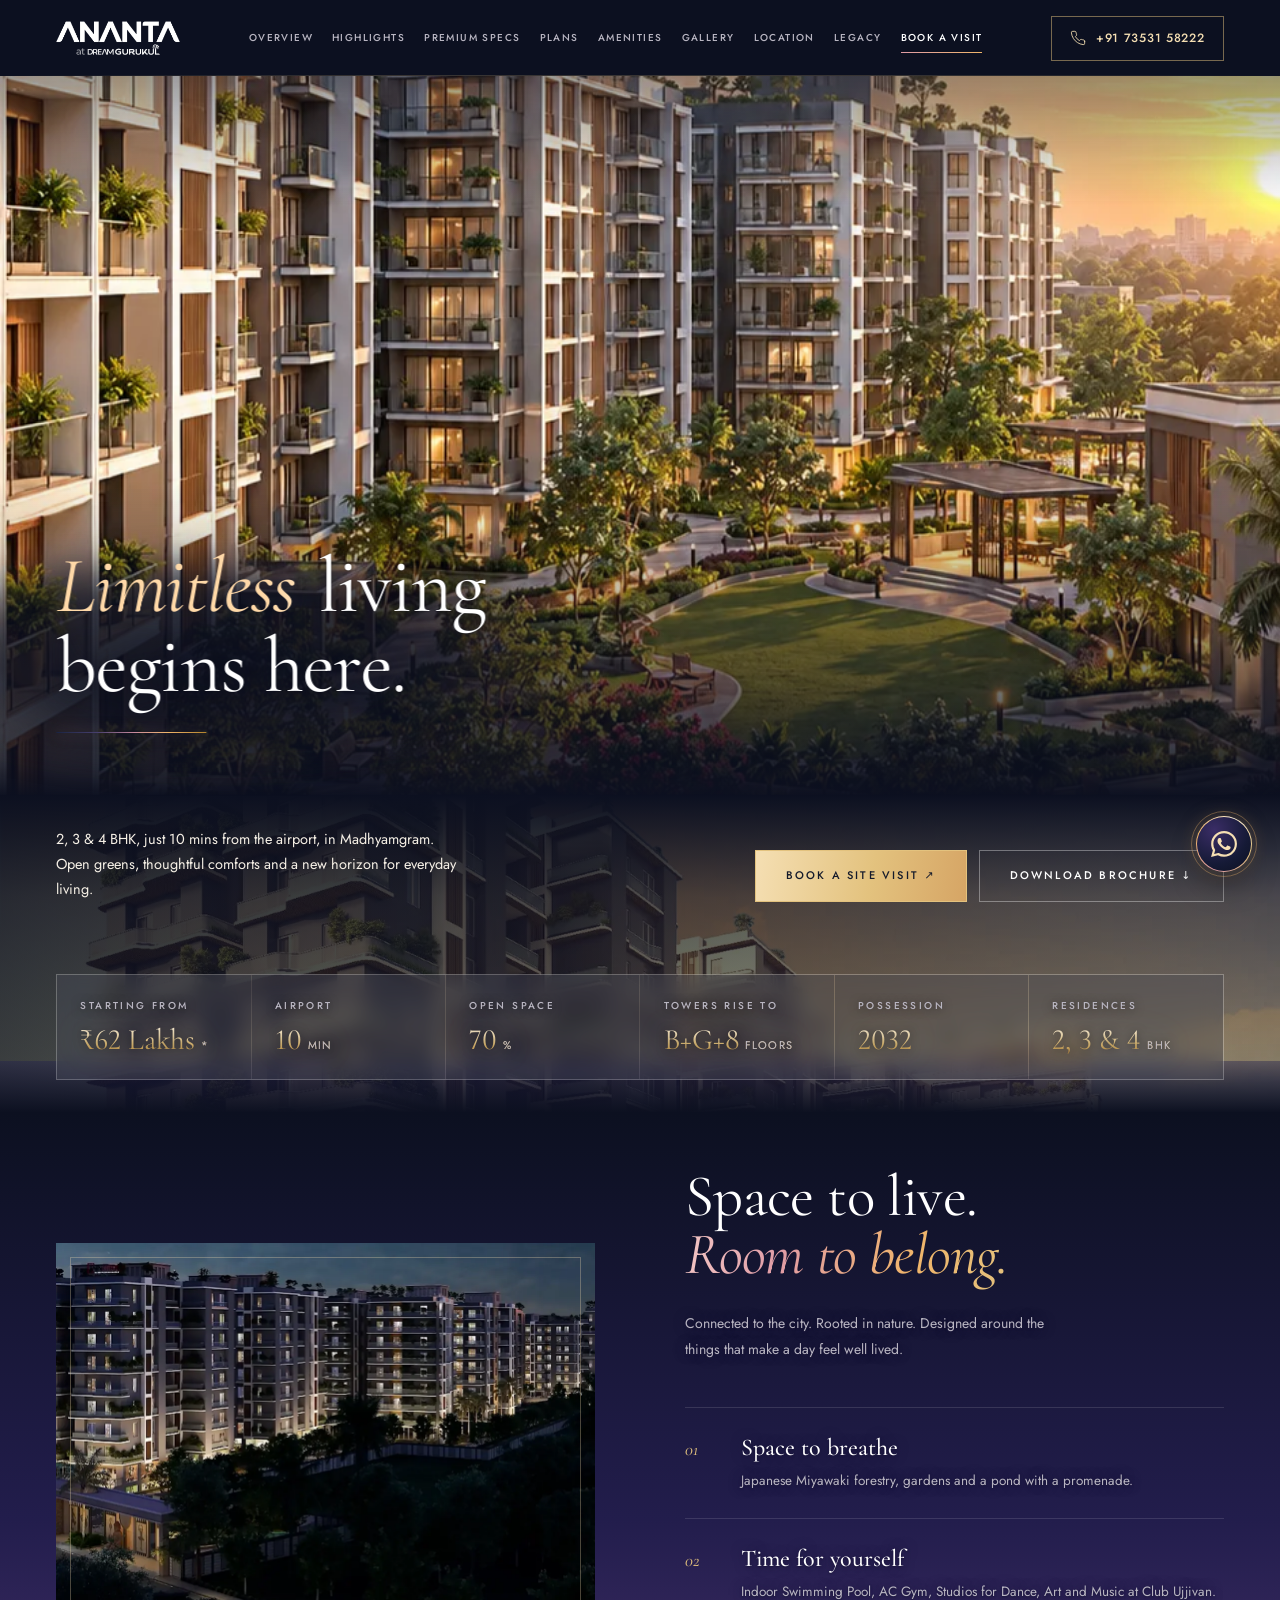
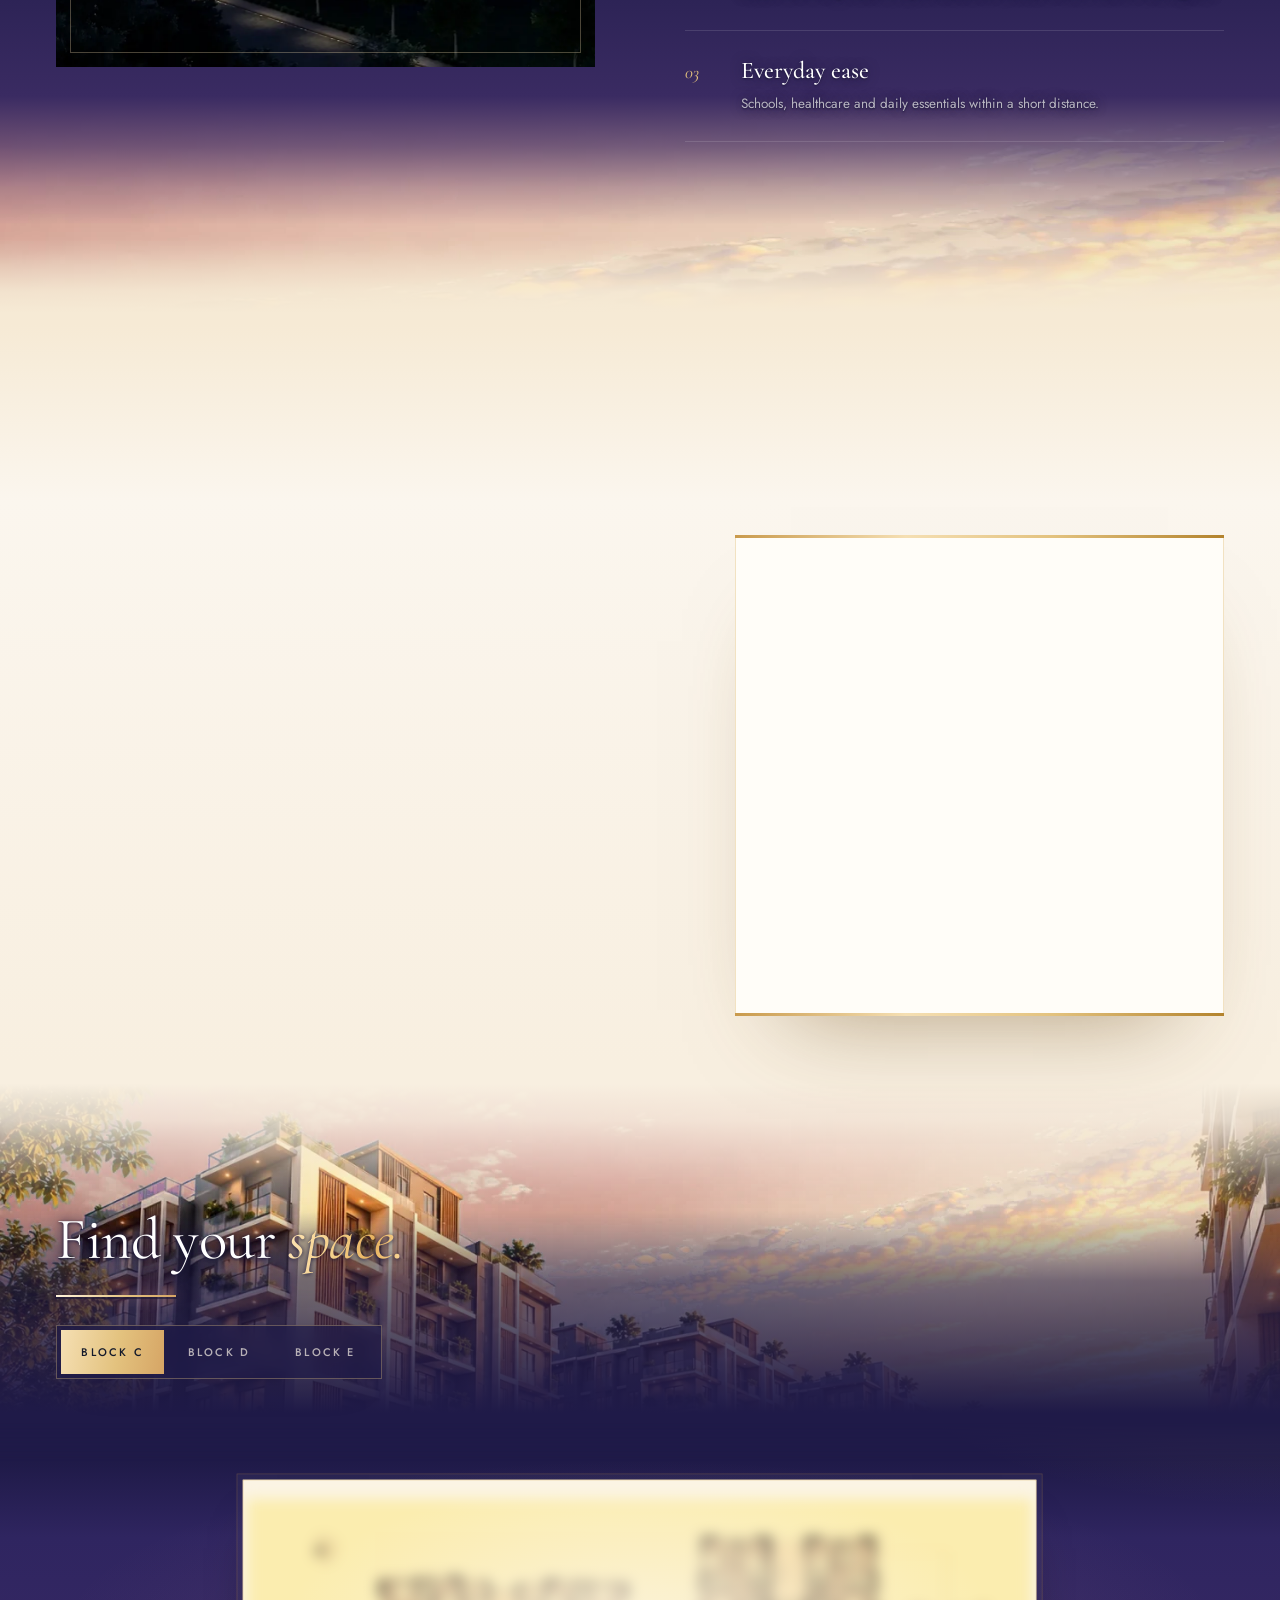
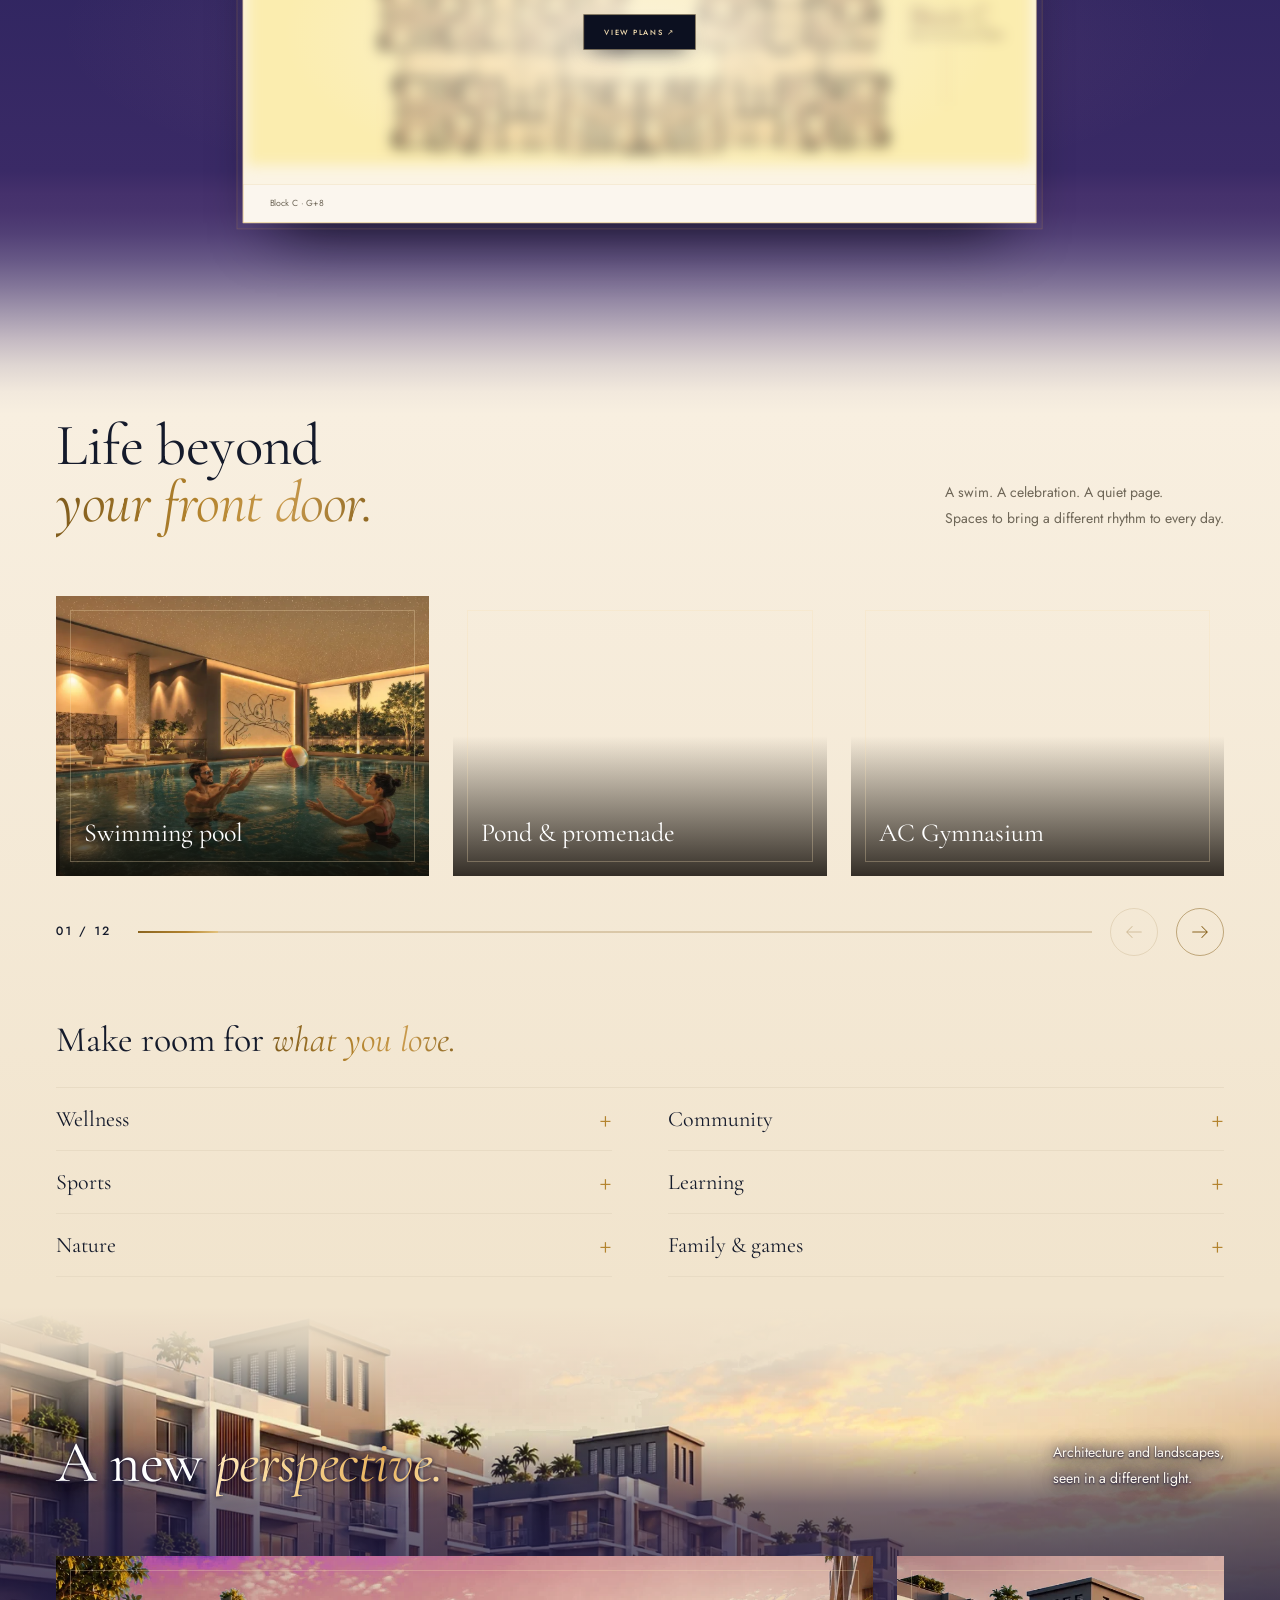
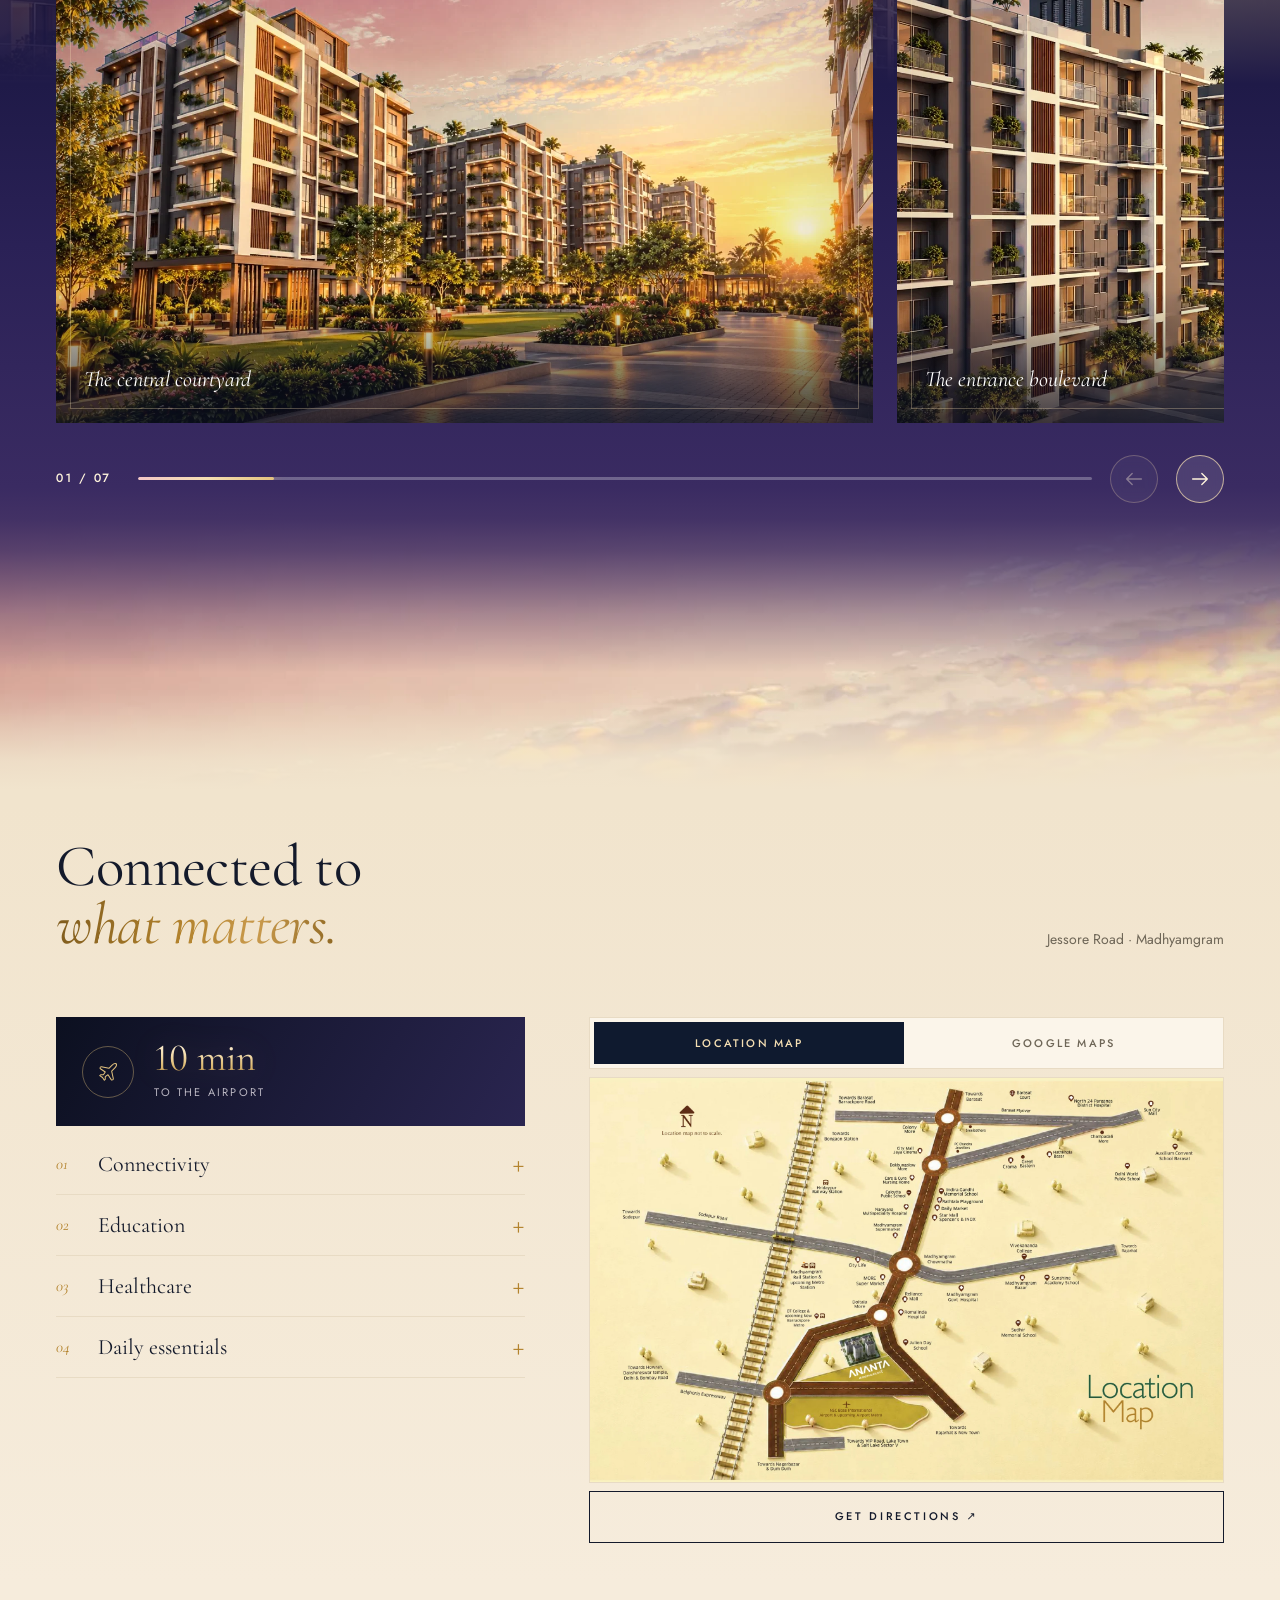
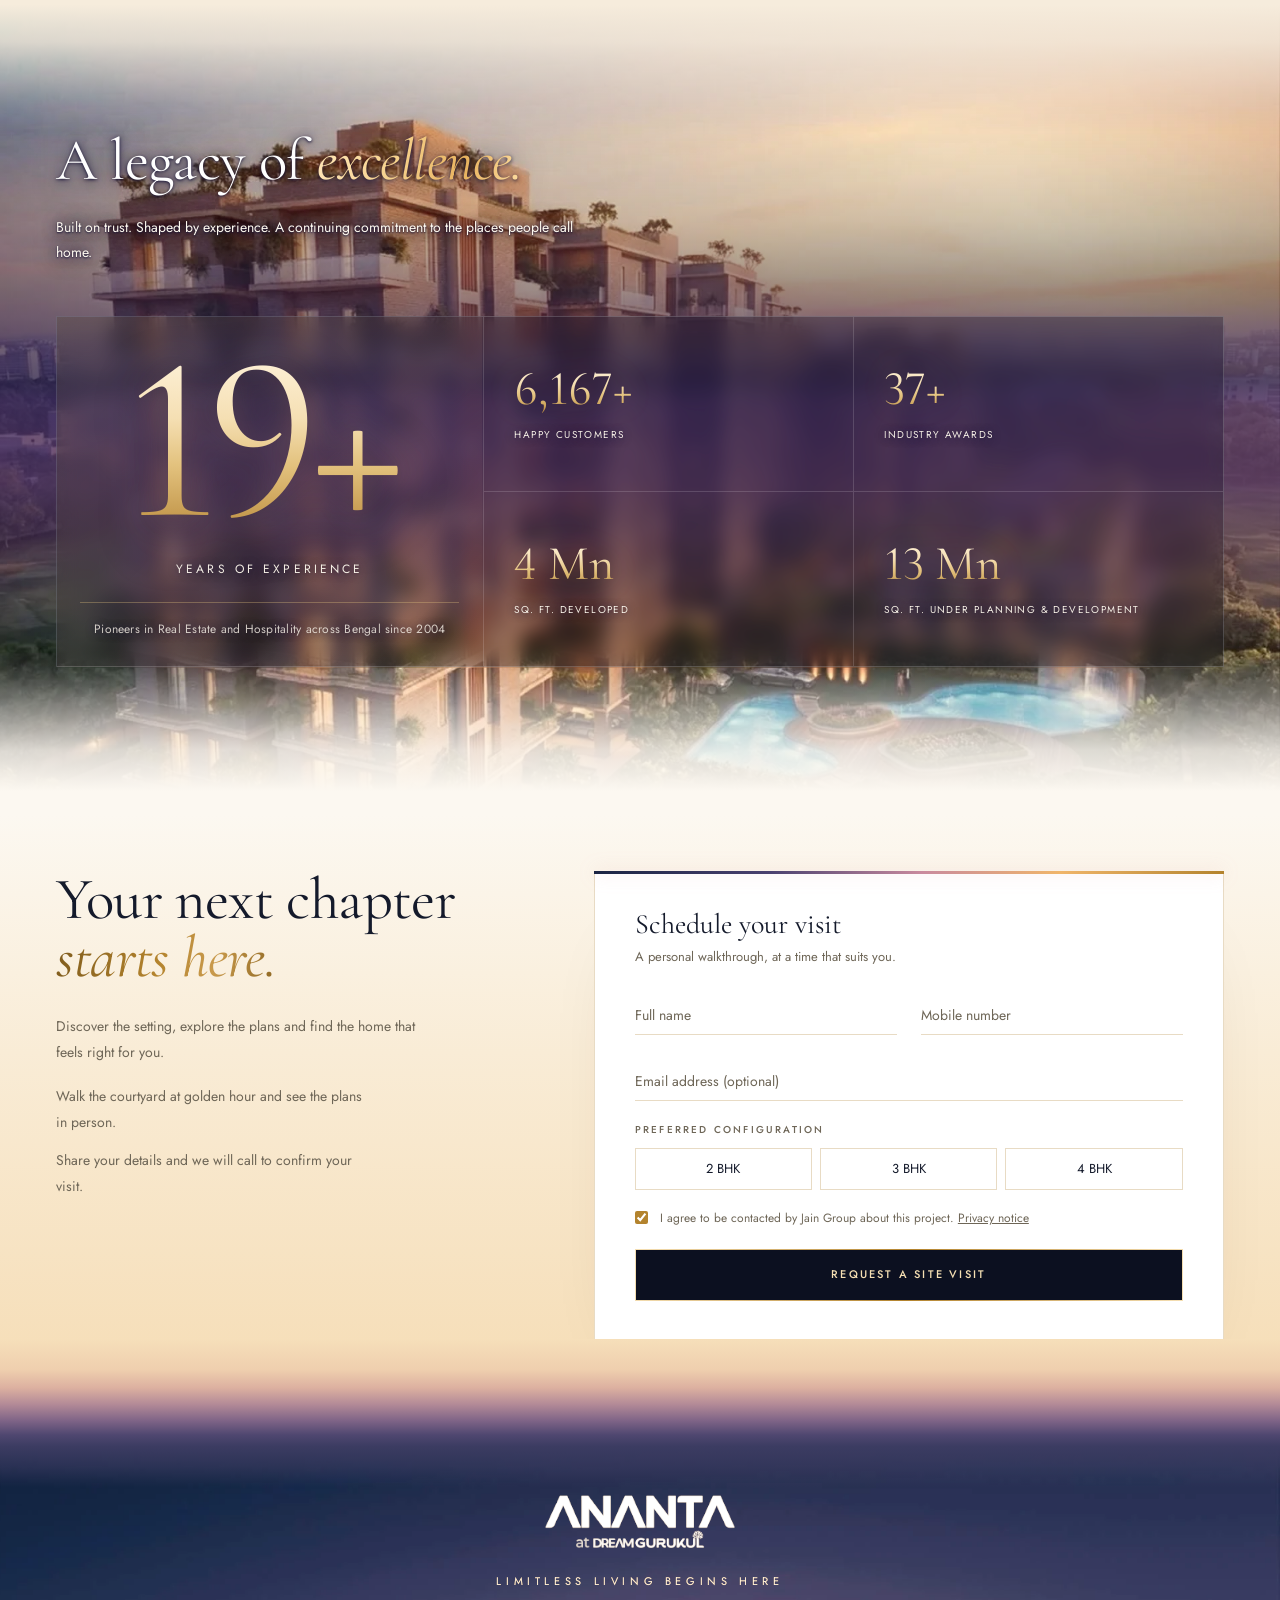
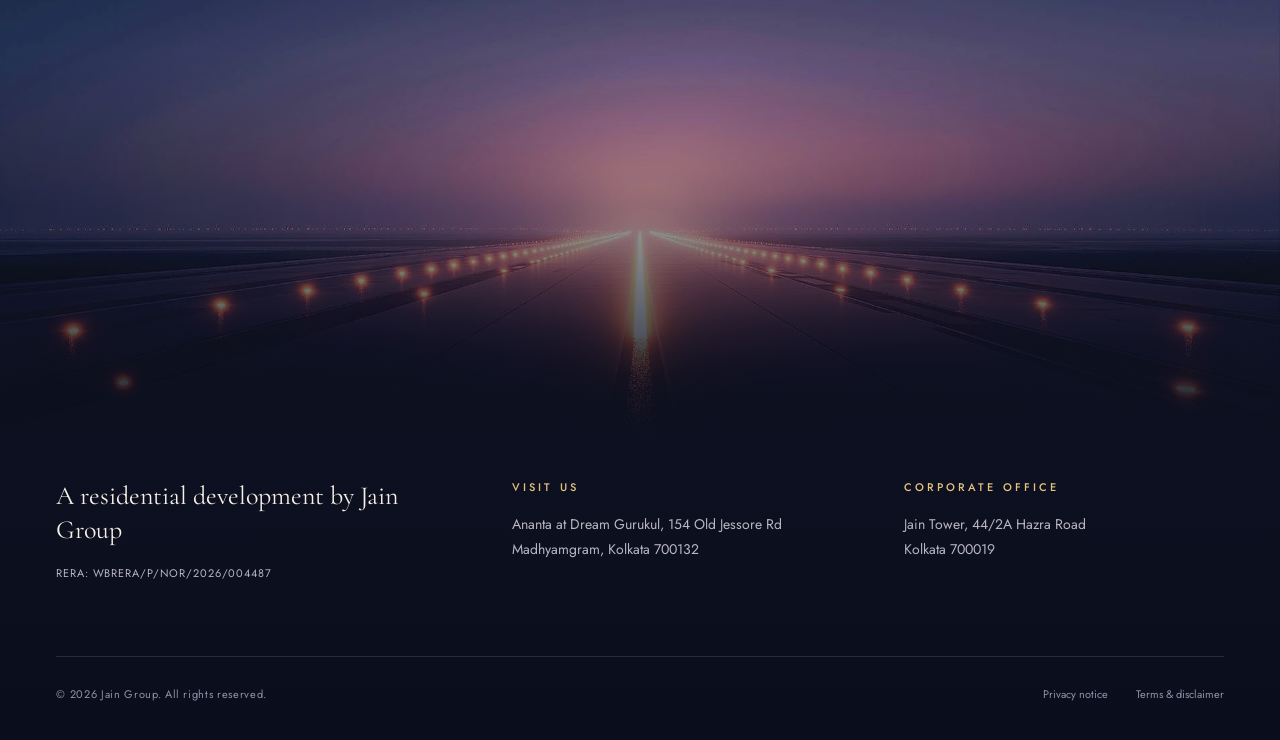
==== index.html @ 785507f5 "Details: tabs flip the photograph; the open point always shows both spec lists Back to the Dream Ana" ====
<!doctype html>
<html lang="en">
<head>
<meta charset="utf-8">
<meta name="viewport" content="width=device-width, initial-scale=1, viewport-fit=cover">
<!-- Primary SEO -->
<title>Ananta by Jain Group | 2, 3 & 4 BHK Flats in Madhyamgram</title>
<meta name="description" content="Ananta by Jain Group – premium residential project in Madhyamgram, 10 min from Kolkata Airport. 2, 3 & 4 BHK homes from ₹62 Lakhs with Club Ujjivan & greens.">
<link rel="canonical" href="https://dreamananta.com">
<meta name="robots" content="index, follow, max-image-preview:large">

<!-- Open Graph (Facebook, WhatsApp, LinkedIn) -->
<meta property="og:type" content="website">
<meta property="og:site_name" content="Ananta by Jain Group">
<meta property="og:locale" content="en_IN">
<meta property="og:url" content="https://dreamananta.com/">
<meta property="og:title" content="Ananta by Jain Group – Premium Homes in Madhyamgram">
<meta property="og:description" content="Premium residential project in Madhyamgram, 10 min from Kolkata Airport. 2, 3 & 4 BHK homes from ₹62 Lakhs with open greens and Club Ujjivan. Book a visit.">
<meta property="og:image" content="https://dreamananta.com/og/ananta-og.jpg">
<meta property="og:image:secure_url" content="https://dreamananta.com/og/ananta-og.jpg">
<meta property="og:image:width" content="1200">
<meta property="og:image:height" content="630">
<meta property="og:image:alt" content="Ananta by Jain Group – residences, gardens and pool in golden evening light">

<!-- Twitter / X -->
<meta name="twitter:card" content="summary_large_image">
<meta name="twitter:title" content="Ananta by Jain Group – Premium Homes in Madhyamgram">
<meta name="twitter:description" content="Premium residential project in Madhyamgram, 10 min from Kolkata Airport. 2, 3 & 4 BHK homes from ₹62 Lakhs with open greens and Club Ujjivan. Book a visit.">
<meta name="twitter:image" content="https://dreamananta.com/og/ananta-og.jpg">
<meta name="theme-color" content="#0c1020">
<link rel="icon" type="image/svg+xml" href="assets/icons/favicon.svg">
<link rel="icon" type="image/png" sizes="32x32" href="assets/icons/favicon-32.png">
<link rel="icon" type="image/png" sizes="16x16" href="assets/icons/favicon-16.png">
<link rel="icon" type="image/png" sizes="48x48" href="assets/icons/favicon-48.png">
<link rel="apple-touch-icon" sizes="180x180" href="assets/icons/apple-touch-icon.png">
<link rel="manifest" href="site.webmanifest">
<link rel="preconnect" href="https://fonts.googleapis.com">
<link rel="preconnect" href="https://fonts.gstatic.com" crossorigin>
<link href="https://fonts.googleapis.com/css2?family=Cormorant+Garamond:ital,wght@0,400;0,500;1,400&amp;family=Jost:wght@400;500&amp;display=swap" rel="stylesheet">




<script>(function(w,d,s,l,i){w[l]=w[l]||[];w[l].push({'gtm.start':new Date().getTime(),event:'gtm.js'});var f=d.getElementsByTagName(s)[0],j=d.createElement(s),dl=l!='dataLayer'?'&l='+l:'';j.async=true;j.src='https://www.googletagmanager.com/gtm.js?id='+i+dl;f.parentNode.insertBefore(j,f);})(window,document,'script','dataLayer','GTM-K7TTFSDN');</script>

<script>(function(){var d=document.documentElement;try{if(localStorage.getItem('ananta_access')==='confirmed'||document.cookie.split('; ').indexOf('ananta_access=confirmed')>-1)return;}catch(e){}d.classList.add('is-locked');})();</script>
<link rel="stylesheet" href="https://cdnjs.cloudflare.com/ajax/libs/font-awesome/6.5.1/css/all.min.css" crossorigin="anonymous" referrerpolicy="no-referrer">
<link rel="stylesheet" href="assets/css/ananta.css">
<!-- Luxe layer: remove the next line to switch the bold premium finishes off -->
<link rel="stylesheet" href="assets/css/ananta-luxe.css">
<!-- Flow layer: remove the next line to go back to plain section colours -->
<link rel="stylesheet" href="assets/css/ananta-flow.css">
<link rel="stylesheet" href="assets/css/ananta-desktop.css">
<link rel="stylesheet" href="assets/css/compare.css">
<link rel="preload" as="image" href="assets/images/web/hero-1600.webp" media="(min-width:701px)" fetchpriority="high">
<link rel="preload" as="image" href="assets/images/web/hero-mobile-warm.webp" media="(max-width:700px)" fetchpriority="high">
</head>
<body class="at-hero hero-top">
<script type="application/ld+json">
{
  "@context": "https://schema.org",
  "@graph": [
    {
      "@type": "Organization",
      "@id": "https://dreamananta.com/#jaingroup",
      "name": "Jain Group",
      "url": "https://www.thejaingroup.com/",
      "logo": "https://dreamananta.com/images/jain-group-logo.png",
      "foundingDate": "2004",
      "description": "Kolkata-based real estate and hospitality group with 20+ years of experience, 7,000+ happy customers and 45+ industry awards.",
      "address": {
        "@type": "PostalAddress",
        "streetAddress": "Jain Tower, 44/2A Hazra Road",
        "addressLocality": "Kolkata",
        "addressRegion": "West Bengal",
        "postalCode": "700019",
        "addressCountry": "IN"
      },
      "contactPoint": {
        "@type": "ContactPoint",
        "telephone": "+917353158222",
        "contactType": "sales",
        "areaServed": "IN",
        "availableLanguage": [
          "en",
          "hi",
          "bn"
        ]
      },
      "sameAs": [
        "https://www.facebook.com/thejaingroup",
        "https://www.instagram.com/thejaingroup",
        "https://www.linkedin.com/company/the-jain-group"
      ]
    },
    {
      "@type": "WebSite",
      "@id": "https://dreamananta.com/#website",
      "url": "https://dreamananta.com/",
      "name": "Ananta by Jain Group",
      "publisher": {
        "@id": "https://dreamananta.com/#jaingroup"
      },
      "inLanguage": "en-IN"
    },
    {
      "@type": "WebPage",
      "@id": "https://dreamananta.com/#webpage",
      "url": "https://dreamananta.com/",
      "name": "Ananta by Jain Group | 2, 3 & 4 BHK Flats in Madhyamgram",
      "description": "Ananta by Jain Group – premium residential project in Madhyamgram, 10 min from Kolkata Airport. 2, 3 & 4 BHK homes from ₹62 Lakhs with Club Ujjivan & greens.",
      "isPartOf": {
        "@id": "https://dreamananta.com/#website"
      },
      "about": {
        "@id": "https://dreamananta.com/#project"
      },
      "primaryImageOfPage": {
        "@type": "ImageObject",
        "url": "https://dreamananta.com/og/ananta-og.jpg",
        "width": 1200,
        "height": 630
      },
      "inLanguage": "en-IN"
    },
    {
      "@type": "ApartmentComplex",
      "@id": "https://dreamananta.com/#project",
      "name": "Ananta by Jain Group",
      "alternateName": [
        "Dream Ananta",
        "Ananta at Dream Gurukul"
      ],
      "url": "https://dreamananta.com/",
      "image": [
        "https://dreamananta.com/og/ananta-og.jpg"
      ],
      "description": "Premium residential project in Madhyamgram, 10 minutes from Kolkata Airport. 2, 3 & 4 BHK residences in G+8 towers set among open greens, a natural pond, Japanese Miyawaki forestry and Club Ujjivan.",
      "slogan": "Limitless living begins here.",
      "address": {
        "@type": "PostalAddress",
        "streetAddress": "Ananta at Dream Gurukul, 154 Old Jessore Road",
        "addressLocality": "Madhyamgram",
        "addressRegion": "West Bengal",
        "postalCode": "700132",
        "addressCountry": "IN"
      },
      "hasMap": "https://www.google.com/maps/dir/?api=1&destination=Dream+Ananta+Madhyamgram&destination_place_id=ChIJi5NeJOqf-DkRIYMMZLUPxjY",
      "telephone": "+917353158222",
      "numberOfAccommodationUnits": 296,
      "numberOfAvailableAccommodationUnits": 296,
      "accommodationFloorPlan": {
        "@type": "FloorPlan",
        "name": "2, 3 & 4 BHK residences",
        "numberOfBedrooms": "2-4"
      },
      "petsAllowed": true,
      "tourBookingPage": "https://dreamananta.com/#enquiry",
      "identifier": {
        "@type": "PropertyValue",
        "propertyID": "RERA",
        "value": "WBRERA/P/NOR/2026/004487"
      },
      "additionalProperty": [
        {
          "@type": "PropertyValue",
          "name": "Configuration",
          "value": "2, 3 & 4 BHK"
        },
        {
          "@type": "PropertyValue",
          "name": "Tower height",
          "value": "G+8"
        },
        {
          "@type": "PropertyValue",
          "name": "Possession",
          "value": "2032"
        },
        {
          "@type": "PropertyValue",
          "name": "Distance to Kolkata Airport",
          "value": "10 min"
        },
        {
          "@type": "PropertyValue",
          "name": "Madhyamgram Railway Station",
          "value": "9 min"
        },
        {
          "@type": "PropertyValue",
          "name": "New Barrackpore Metro (upcoming)",
          "value": "3 min"
        }
      ],
      "amenityFeature": [
        {
          "@type": "LocationFeatureSpecification",
          "name": "Club Ujjivan",
          "value": true
        },
        {
          "@type": "LocationFeatureSpecification",
          "name": "Indoor Swimming Pool",
          "value": true
        },
        {
          "@type": "LocationFeatureSpecification",
          "name": "AC Gymnasium",
          "value": true
        },
        {
          "@type": "LocationFeatureSpecification",
          "name": "Spa",
          "value": true
        },
        {
          "@type": "LocationFeatureSpecification",
          "name": "Yoga and Meditation Area",
          "value": true
        },
        {
          "@type": "LocationFeatureSpecification",
          "name": "Jogging Track",
          "value": true
        },
        { "@type": "LocationFeatureSpecification", "name": "Multipurpose Playground", "value": true },{
          "@type": "LocationFeatureSpecification",
          "name": "Badminton Court",
          "value": true
        },
        {
          "@type": "LocationFeatureSpecification",
          "name": "Squash Court",
          "value": true
        },
        {
          "@type": "LocationFeatureSpecification",
          "name": "Natural Pond with Promenade",
          "value": true
        },
        {
          "@type": "LocationFeatureSpecification",
          "name": "Japanese Miyawaki Forestry",
          "value": true
        },
        {
          "@type": "LocationFeatureSpecification",
          "name": "Banquet Hall & Ballroom",
          "value": true
        },
        {
          "@type": "LocationFeatureSpecification",
          "name": "Library",
          "value": true
        },
        {
          "@type": "LocationFeatureSpecification",
          "name": "Music Room",
          "value": true
        },
        {
          "@type": "LocationFeatureSpecification",
          "name": "Dance Studio",
          "value": true
        },
        {
          "@type": "LocationFeatureSpecification",
          "name": "Art Studio",
          "value": true
        },
        {
          "@type": "LocationFeatureSpecification",
          "name": "Miniplex",
          "value": true
        },
        {
          "@type": "LocationFeatureSpecification",
          "name": "Children's Park",
          "value": true
        },
        {
          "@type": "LocationFeatureSpecification",
          "name": "Indoor Games Room",
          "value": true
        },
        {
          "@type": "LocationFeatureSpecification",
          "name": "Smart Home Automation",
          "value": true
        },
        {
          "@type": "LocationFeatureSpecification",
          "name": "Smart Digital Locks",
          "value": true
        }
      ],
      "offers": {
        "@type": "Offer",
        "@id": "https://dreamananta.com/#offer",
        "name": "2, 3 & 4 BHK residences at Ananta",
        "url": "https://dreamananta.com/#plans",
        "priceCurrency": "INR",
        "price": "6200000",
        "priceSpecification": {
          "@type": "PriceSpecification",
          "priceCurrency": "INR",
          "minPrice": "6200000",
          "description": "Starting from ₹62 Lakhs"
        },
        "availability": "https://schema.org/InStock",
        "businessFunction": "http://purl.org/goodrelations/v1#Sell",
        "seller": {
          "@id": "https://dreamananta.com/#jaingroup"
        }
      }
    },
    {
      "@type": "RealEstateListing",
      "@id": "https://dreamananta.com/#listing",
      "name": "Ananta by Jain Group | 2, 3 & 4 BHK Flats in Madhyamgram",
      "url": "https://dreamananta.com/",
      "datePosted": "2026-11-04",
      "about": {
        "@id": "https://dreamananta.com/#project"
      },
      "offers": {
        "@id": "https://dreamananta.com/#offer"
      },
      "mainEntityOfPage": {
        "@id": "https://dreamananta.com/#webpage"
      }
    },
    {
      "@type": "RealEstateAgent",
      "@id": "https://dreamananta.com/#salesoffice",
      "name": "Ananta Sales Office – Jain Group",
      "parentOrganization": {
        "@id": "https://dreamananta.com/#jaingroup"
      },
      "url": "https://dreamananta.com/",
      "telephone": "+917353150777",
      "address": {
        "@type": "PostalAddress",
        "streetAddress": "Ananta at Dream Gurukul, 154 Old Jessore Road",
        "addressLocality": "Madhyamgram",
        "addressRegion": "West Bengal",
        "postalCode": "700132",
        "addressCountry": "IN"
      },
      "areaServed": [
        "Madhyamgram",
        "Kolkata",
        "North 24 Parganas"
      ],
      "openingHoursSpecification": {
        "@type": "OpeningHoursSpecification",
        "dayOfWeek": [
          "Monday",
          "Tuesday",
          "Wednesday",
          "Thursday",
          "Friday",
          "Saturday",
          "Sunday"
        ],
        "opens": "10:00",
        "closes": "19:00"
      },
      "potentialAction": {
        "@type": "ReserveAction",
        "name": "Book a site visit",
        "target": "https://dreamananta.com/#enquiry"
      }
    }
  ]
}
</script>
<div class="page-progress" aria-hidden="true"><span id="page-progress-fill"></span></div>
<a class="skip-link" href="#overview">Skip to content</a>
<header class="site-header">
 <div class="header-inner">
  <a class="brand" href="#top" aria-label="Ananta at Dream Gurukul, home"><img src="assets/images/web/ananta-logo.webp" width="1189" height="333" alt="Ananta at Dream Gurukul"></a>
  <nav class="desktop-nav" aria-label="Main navigation"><a href="#overview">Overview</a><a href="#highlights">Highlights</a><a href="#details">Premium Specs</a><a href="#plans">Plans</a><a href="#amenities">Amenities</a><a href="#gallery">Gallery</a><a href="#location">Location</a><a href="#legacy">Legacy</a><a href="#enquiry">Book a visit</a></nav>
  <a class="header-visit" href="tel:+917353158222" aria-label="Call +91 73531 58222"><svg viewBox="0 0 24 24" width="16" height="16" fill="none" stroke="currentColor" stroke-width="1.3" stroke-linecap="round" stroke-linejoin="round" aria-hidden="true"><path d="M22 16.92v3a2 2 0 0 1-2.18 2 19.79 19.79 0 0 1-8.63-3.07 19.5 19.5 0 0 1-6-6 19.79 19.79 0 0 1-3.07-8.67A2 2 0 0 1 4.11 2h3a2 2 0 0 1 2 1.72 12.84 12.84 0 0 0 .7 2.81 2 2 0 0 1-.45 2.11L8.09 9.91a16 16 0 0 0 6 6l1.27-1.27a2 2 0 0 1 2.11-.45 12.84 12.84 0 0 0 2.81.7A2 2 0 0 1 22 16.92z"/></svg><span>+91 73531 58222</span></a>
  <button class="menu-toggle" aria-controls="mobile-menu" aria-expanded="false" aria-label="Open navigation"><span></span><span></span></button>
 </div>
</header>
<dialog class="mobile-menu" id="mobile-menu"><div class="menu-heading"><img src="assets/images/web/ananta-logo.webp" width="1189" height="333" alt="Ananta"><button type="button" data-dismiss aria-label="Close navigation">×</button></div><nav aria-label="Mobile navigation"><a href="#overview">Overview</a><a href="#highlights">Highlights</a><a href="#details">Premium Specs</a><a href="#plans">Plans</a><a href="#amenities">Amenities</a><a href="#gallery">Gallery</a><a href="#location">Location</a><a href="#legacy">Legacy</a><a href="#enquiry">Book a visit</a></nav></dialog>
<main id="top">
<section class="hero" aria-label="Dream Ananta residences">
<picture><source media="(max-width:700px)" srcset="assets/images/web/hero-mobile-warm.webp" width="941" height="1672"><img class="hero-image" src="assets/images/web/hero-1600.webp" width="1600" height="900" alt="Dream Ananta residences, gardens and pool in golden evening light" fetchpriority="high"></picture>
<div class="hero-caption"><h1><em>Limitless</em> living<br> begins here.</h1><div class="horizon-rule"></div></div>
</section>
<section class="overview section" id="overview" aria-label="Overview"><div class="container"><div class="section-intro"><div class="intro-copy"><p>2, 3 &amp; 4 BHK, just 10 mins from the airport, in Madhyamgram. Open greens, thoughtful comforts and a new horizon for everyday living.</p><div class="overview-actions"><a class="btn overview-visit" href="#enquiry">Book a site visit ↗</a><button class="btn btn-brochure" type="button" data-brochure>Download brochure ↓</button></div></div></div><div class="project-facts"><div><span>Starting from</span><strong>₹62 Lakhs<small>*</small></strong></div><div><span>Airport</span><strong>10<small>min</small></strong></div><div><span>Open space</span><strong>70<small>%</small></strong></div><div><span>Towers rise to</span><strong>B+G+8<small>floors</small></strong></div><div><span>Possession</span><strong>2032</strong></div><div><span>Residences</span><strong>2, 3 &amp; 4<small>BHK</small></strong></div></div></div></section>
<section class="highlights section" id="highlights"><div class="container split"><figure class="portrait"><img src="assets/images/web/highlights-night.webp" alt="Dream Gurukul at night: lit residences above the gardens and the entrance gate" loading="lazy" decoding="async" width="1080" height="850"></figure><div class="highlights-copy"><p class="eyebrow">HIGHLIGHTS</p><h2>Space to live.<br><em>Room to belong.</em></h2><p class="body-copy">Connected to the city. Rooted in nature. Designed around the things that make a day feel well lived.</p><div class="highlight-list"><div><span>01</span><div><h3>Space to breathe</h3><p>Japanese Miyawaki forestry, gardens and a pond with a promenade.</p></div></div><div><span>02</span><div><h3>Time for yourself</h3><p>Indoor Swimming Pool, AC Gym, Studios for Dance, Art and Music at Club Ujjivan.</p></div></div><div><span>03</span><div><h3>Everyday ease</h3><p>Schools, healthcare and daily essentials within a short distance.</p></div></div></div></div></div></section>
<section class="details-section section" id="details"><div class="container details-layout"><div class="details-lead"><div class="details-head"><div class="details-head-copy"><p class="eyebrow">THE ANANTA STANDARD</p><h2>What you get here.<br><em>And what you usually get.</em></h2><div class="horizon-rule"></div><p class="body-copy">Every home is built to a specification. Ours is set a grade above what the market calls standard. Pick a detail, then switch between the two.</p></div><div class="spec-mode" role="group" aria-label="Compare specifications"><button type="button" class="spec-mode-btn is-on" data-mode="ananta" aria-pressed="true"><span class="spec-mode-dot" aria-hidden="true"></span>Dream Ananta</button><button type="button" class="spec-mode-btn" data-mode="usual" aria-pressed="false"><span class="spec-mode-dot" aria-hidden="true"></span>Conventional specs</button></div></div>
<figure class="spec-stage" id="spec-stage" aria-live="polite"><div class="spec-frame"><img class="spec-shot is-on" data-point="0" data-mode="ananta" src="assets/images/web/spec-smart-home.webp" alt="Smart touch panels, a phone app and a smart speaker, from the Ananta brochure" width="1600" height="900" loading="lazy" decoding="async"><img class="spec-shot" data-point="0" data-mode="usual" src="assets/images/web/spec-usual-smart-home.webp" alt="A standard white modular switchboard with manual rocker switches" width="1600" height="900" loading="lazy" decoding="async"><img class="spec-shot" data-point="1" data-mode="ananta" src="assets/images/web/spec-tiles.webp" alt="Large-format tile floors in a sunlit living room, from the Ananta brochure" width="1600" height="900" loading="lazy" decoding="async"><img class="spec-shot" data-point="1" data-mode="usual" src="assets/images/web/spec-usual-tiles.webp" alt="A standard living room floor of 600 by 600 mm tiles with a grid of joints" width="1600" height="900" loading="lazy" decoding="async"><img class="spec-shot" data-point="2" data-mode="ananta" src="assets/images/web/spec-smart-locks.webp" alt="Smart digital locks with fingerprint access, from the Ananta brochure" width="1600" height="900" loading="lazy" decoding="async"><img class="spec-shot" data-point="2" data-mode="usual" src="assets/images/web/spec-usual-smart-locks.webp" alt="A standard stainless-steel lever lock with a key in the keyhole" width="1600" height="900" loading="lazy" decoding="async"><img class="spec-shot" data-point="3" data-mode="ananta" src="assets/images/web/spec-entrance.webp" alt="A family stepping through the tall, wide Ananta entrance door" width="1600" height="900" loading="lazy" decoding="async"><img class="spec-shot" data-point="3" data-mode="usual" src="assets/images/web/spec-usual-entrance.webp" alt="A man standing beside a standard-height apartment door, his head close to the top of the frame" width="1600" height="900" loading="lazy" decoding="async"><img class="spec-shot" data-point="4" data-mode="ananta" src="assets/images/web/spec-shower.webp" alt="Body jet shower panel in a master bathroom, from the Ananta brochure" width="1600" height="900" loading="lazy" decoding="async"><img class="spec-shot" data-point="4" data-mode="usual" src="assets/images/web/spec-usual-shower.webp" alt="A standard overhead shower with a hand shower on a rail" width="1600" height="900" loading="lazy" decoding="async"><button type="button" class="spec-zoom" data-image="assets/images/web/spec-smart-home.webp" data-caption="Smart home automation" aria-label="Enlarge this photograph"></button></div><figcaption class="spec-caption"><span class="spec-caption-badge" data-spec-badge>Dream Ananta</span><span class="spec-caption-title" data-spec-title>Smart home automation</span><span class="spec-caption-text" data-spec-text></span></figcaption></figure></div>
<div class="spec-list" data-spec>
<article class="spec-item is-on" data-ananta-src="assets/images/web/spec-smart-home.webp" data-usual-src="assets/images/web/spec-usual-smart-home.webp" data-ananta-alt="Smart touch panels, a phone app and a smart speaker, from the Ananta brochure" data-usual-alt="A standard white modular switchboard with manual rocker switches" data-ananta-title="Smart home automation" data-usual-title="Manual switchboards" data-ananta-short="Smart touch panels with app and voice control and preset scenes." data-usual-short="A neat manual switchboard. Every light, every fan, switched by hand."><button type="button" class="spec-tab" aria-pressed="true" aria-controls="spec-stage"><span class="spec-text"><span class="spec-title">Smart home automation</span><span class="spec-short">Smart touch panels with app and voice control and preset scenes.</span></span><span class="spec-arrow" aria-hidden="true"></span></button><div class="spec-panel"><div class="spec-panel-inner"><button type="button" class="spec-photo" data-image="assets/images/web/spec-smart-home.webp" data-caption="Smart home automation" aria-label="Enlarge photograph: Smart home automation"><img src="assets/images/web/spec-smart-home.webp" alt="Smart touch panels, a phone app and a smart speaker, from the Ananta brochure" width="1600" height="900" loading="lazy" decoding="async"></button><div class="spec-compare"><div class="cmp-cell cmp-ananta"><span class="cmp-cell-label">At Dream Ananta</span><ul><li><span class="cmp-mark" aria-hidden="true"></span>Smart touch panels in every home</li><li><span class="cmp-mark" aria-hidden="true"></span>App and voice-enabled control</li><li><span class="cmp-mark" aria-hidden="true"></span>Pre-set automation scenes</li></ul></div><div class="cmp-cell cmp-usual"><span class="cmp-cell-label">Conventional</span><ul><li><span class="cmp-mark" aria-hidden="true"></span>Basic switches</li><li><span class="cmp-mark" aria-hidden="true"></span>Manual control only</li></ul></div></div></div></div></article>
<article class="spec-item" data-ananta-src="assets/images/web/spec-tiles.webp" data-usual-src="assets/images/web/spec-usual-tiles.webp" data-ananta-alt="Large-format tile floors in a sunlit living room, from the Ananta brochure" data-usual-alt="A standard living room floor of 600 by 600 mm tiles with a grid of joints" data-ananta-title="Large-format tiles" data-usual-title="600 × 600 mm tiles" data-ananta-short="1800 × 1200 mm tiles for fewer joints and a seamless, continuous floor." data-usual-short="600 × 600 mm tiles, well laid, with a grid of joints across the floor."><button type="button" class="spec-tab" aria-pressed="false" aria-controls="spec-stage"><span class="spec-text"><span class="spec-title">Large-format tiles</span><span class="spec-short">1800 × 1200 mm tiles for fewer joints and a seamless, continuous floor.</span></span><span class="spec-arrow" aria-hidden="true"></span></button><div class="spec-panel"><div class="spec-panel-inner"><button type="button" class="spec-photo" data-image="assets/images/web/spec-tiles.webp" data-caption="Large-format tiles" aria-label="Enlarge photograph: Large-format tiles"><img src="assets/images/web/spec-tiles.webp" alt="Large-format tile floors in a sunlit living room, from the Ananta brochure" width="1600" height="900" loading="lazy" decoding="async"></button><div class="spec-compare"><div class="cmp-cell cmp-ananta"><span class="cmp-cell-label">At Dream Ananta</span><ul><li><span class="cmp-mark" aria-hidden="true"></span>1800 × 1200 mm large-format tiles</li><li><span class="cmp-mark" aria-hidden="true"></span>Seamless finish with fewer joints</li><li><span class="cmp-mark" aria-hidden="true"></span>Hotel-inspired, easier to maintain</li></ul></div><div class="cmp-cell cmp-usual"><span class="cmp-cell-label">Conventional</span><ul><li><span class="cmp-mark" aria-hidden="true"></span>600 × 600 mm tiles</li><li><span class="cmp-mark" aria-hidden="true"></span>Multiple joints</li><li><span class="cmp-mark" aria-hidden="true"></span>Broken visual flow</li></ul></div></div></div></div></article>
<article class="spec-item" data-ananta-src="assets/images/web/spec-smart-locks.webp" data-usual-src="assets/images/web/spec-usual-smart-locks.webp" data-ananta-alt="Smart digital locks with fingerprint access, from the Ananta brochure" data-usual-alt="A standard stainless-steel lever lock with a key in the keyhole" data-ananta-title="Smart digital locks" data-usual-title="Key-based locks" data-ananta-short="Keyless entry with fingerprint access and an anti-theft alarm. No keys to carry." data-usual-short="A conventional key-based lock. Keys to carry, copy and keep track of."><button type="button" class="spec-tab" aria-pressed="false" aria-controls="spec-stage"><span class="spec-text"><span class="spec-title">Smart digital locks</span><span class="spec-short">Keyless entry with fingerprint access and an anti-theft alarm. No keys to carry.</span></span><span class="spec-arrow" aria-hidden="true"></span></button><div class="spec-panel"><div class="spec-panel-inner"><button type="button" class="spec-photo" data-image="assets/images/web/spec-smart-locks.webp" data-caption="Smart digital locks" aria-label="Enlarge photograph: Smart digital locks"><img src="assets/images/web/spec-smart-locks.webp" alt="Smart digital locks with fingerprint access, from the Ananta brochure" width="1600" height="900" loading="lazy" decoding="async"></button><div class="spec-compare"><div class="cmp-cell cmp-ananta"><span class="cmp-cell-label">At Dream Ananta</span><ul><li><span class="cmp-mark" aria-hidden="true"></span>Smart digital locks</li><li><span class="cmp-mark" aria-hidden="true"></span>Fingerprint access, no keys to carry</li><li><span class="cmp-mark" aria-hidden="true"></span>Anti-theft alarm</li></ul></div><div class="cmp-cell cmp-usual"><span class="cmp-cell-label">Conventional</span><ul><li><span class="cmp-mark" aria-hidden="true"></span>Conventional key-based locks</li></ul></div></div></div></div></article>
<article class="spec-item" data-ananta-src="assets/images/web/spec-entrance.webp" data-usual-src="assets/images/web/spec-usual-entrance.webp" data-ananta-alt="A family stepping through the tall, wide Ananta entrance door" data-usual-alt="A man standing beside a standard-height apartment door, his head close to the top of the frame" data-ananta-title="Huge main door" data-usual-title="Standard main door" data-ananta-short="Grand Arrival, Grander Arrival. A taller, ultra-wide main entrance door." data-usual-short="A standard-height, standard-width door of average proportions."><button type="button" class="spec-tab" aria-pressed="false" aria-controls="spec-stage"><span class="spec-text"><span class="spec-title">Huge main door</span><span class="spec-short">Grand Arrival, Grander Arrival. A taller, ultra-wide main entrance door.</span></span><span class="spec-arrow" aria-hidden="true"></span></button><div class="spec-panel"><div class="spec-panel-inner"><button type="button" class="spec-photo" data-image="assets/images/web/spec-entrance.webp" data-caption="Huge main door" aria-label="Enlarge photograph: Huge main door"><img src="assets/images/web/spec-entrance.webp" alt="A family stepping through the tall, wide Ananta entrance door" width="1600" height="900" loading="lazy" decoding="async"></button><div class="spec-compare"><div class="cmp-cell cmp-ananta"><span class="cmp-cell-label">At Dream Ananta</span><ul><li><span class="cmp-mark" aria-hidden="true"></span>Taller, extra-wide entrance doors</li><li><span class="cmp-mark" aria-hidden="true"></span>Stronger presence, easier furniture moves</li><li><span class="cmp-mark" aria-hidden="true"></span>Wheelchair and double-stretcher access</li></ul></div><div class="cmp-cell cmp-usual"><span class="cmp-cell-label">Conventional</span><ul><li><span class="cmp-mark" aria-hidden="true"></span>Standard-height doors</li><li><span class="cmp-mark" aria-hidden="true"></span>Average proportions</li></ul></div></div></div></div></article>
<article class="spec-item" data-ananta-src="assets/images/web/spec-shower.webp" data-usual-src="assets/images/web/spec-usual-shower.webp" data-ananta-alt="Body jet shower panel in a master bathroom, from the Ananta brochure" data-usual-alt="A standard overhead shower with a hand shower on a rail" data-ananta-title="Body jet shower panel" data-usual-title="Basic shower fittings" data-ananta-short="Body jets with rainfall and multi-flow settings in the master bathroom." data-usual-short="An overhead shower and a hand shower. A functional setup, nothing more."><button type="button" class="spec-tab" aria-pressed="false" aria-controls="spec-stage"><span class="spec-text"><span class="spec-title">Body jet shower panel</span><span class="spec-short">Body jets with rainfall and multi-flow settings in the master bathroom.</span></span><span class="spec-arrow" aria-hidden="true"></span></button><div class="spec-panel"><div class="spec-panel-inner"><button type="button" class="spec-photo" data-image="assets/images/web/spec-shower.webp" data-caption="Body jet shower panel" aria-label="Enlarge photograph: Body jet shower panel"><img src="assets/images/web/spec-shower.webp" alt="Body jet shower panel in a master bathroom, from the Ananta brochure" width="1600" height="900" loading="lazy" decoding="async"></button><div class="spec-compare"><div class="cmp-cell cmp-ananta"><span class="cmp-cell-label">At Dream Ananta</span><ul><li><span class="cmp-mark" aria-hidden="true"></span>Body jets and shower panel</li><li><span class="cmp-mark" aria-hidden="true"></span>Rainfall and multi-flow system</li><li><span class="cmp-mark" aria-hidden="true"></span>Spa-inspired bathing every day</li></ul></div><div class="cmp-cell cmp-usual"><span class="cmp-cell-label">Conventional</span><ul><li><span class="cmp-mark" aria-hidden="true"></span>Basic shower fittings</li><li><span class="cmp-mark" aria-hidden="true"></span>Functional setup</li></ul></div></div></div></div></article>
</div></div></section><section class="residences section" id="plans"><div class="container">
 <div class="section-top"><div><p class="eyebrow">THE RESIDENCES</p><h2>Find your <em>space.</em></h2></div></div>
 <div class="plan-controls"><div class="block-tabs" role="tablist" aria-label="Choose a residential block"><button role="tab" id="block-c" aria-selected="true" aria-controls="floor-panel" data-block="C">Block C</button><button role="tab" id="block-d" aria-selected="false" aria-controls="floor-panel" data-block="D" tabindex="-1">Block D</button><button role="tab" id="block-e" aria-selected="false" aria-controls="floor-panel" data-block="E" tabindex="-1">Block E</button></div><div class="floor-select"><label for="floor-level">Floor level</label><select id="floor-level"><option value="2">Ground floor</option><option value="3">1st floor</option><option value="4" selected>2nd, 4th, 6th &amp; 8th floors</option><option value="5">3rd, 5th &amp; 7th floors</option></select></div></div>
 <div id="floor-panel" role="tabpanel" aria-labelledby="block-c"><div class="plan-list" id="plan-list"><div class="plan-item"><div class="plan-frame"><button class="plan-sheet" type="button" data-enlarge="4" aria-label="Enlarge Block C · G+8 · 2nd, 4th, 6th &amp; 8th floors"><img src="assets/images/curated/floor-preview-4.webp" alt="Block C · G+8 · 2nd, 4th, 6th &amp; 8th floors: original floor-plan sheet with area schedule" width="2548" height="866" loading="lazy"></button><div class="plan-lock"><button class="btn" type="button" data-plans aria-haspopup="dialog">View plans ↗</button></div></div><div class="plan-caption"><span>Block C · G+8<span class="plan-floor"> · 2nd, 4th, 6th &amp; 8th floors</span></span><button class="text-link" type="button" data-enlarge="4">Enlarge plan <span aria-hidden="true">↗</span></button></div></div></div></div>
 
 </div></section>

<section class="amenities section" id="amenities"><div class="container"><div class="section-top"><div><p class="eyebrow">CLUB UJJIVAN &amp; BEYOND</p><h2>Life beyond<br><em>your front door.</em></h2></div><p class="section-aside">A swim. A celebration. A quiet page.<br> Spaces to bring a different rhythm to every day.</p></div>
 <div class="amenity-grid scroll-track" id="amenity-track" tabindex="0" aria-label="Amenity images, swipe or use arrow controls"><figure class="amenity"><button type="button" data-image="assets/images/curated/pool.webp" data-caption="Swimming pool" aria-label="Enlarge swimming pool"><img src="assets/images/web/am-pool.webp" alt="Swimming pool" loading="lazy" decoding="async" width="1200" height="800"></button><figcaption><h3>Swimming pool</h3></figcaption></figure><figure class="amenity"><button type="button" data-image="assets/images/curated/sunset-pool.webp" data-caption="Pond & promenade" aria-label="Enlarge pond & promenade"><img src="assets/images/web/am-sunset-pool.webp" alt="Pond & promenade" loading="lazy" decoding="async" width="1200" height="800"></button><figcaption><h3>Pond & promenade</h3></figcaption></figure><figure class="amenity"><button type="button" data-image="assets/images/curated/gym.webp" data-caption="AC Gymnasium" aria-label="Enlarge AC gymnasium"><img src="assets/images/web/am-gym.webp" alt="AC Gymnasium" loading="lazy" decoding="async" width="1200" height="800"></button><figcaption><h3>AC Gymnasium</h3></figcaption></figure><figure class="amenity"><button type="button" data-image="assets/images/curated/reading.webp" data-caption="Reading room" aria-label="Enlarge reading room"><img src="assets/images/web/am-reading.webp" alt="Reading room" loading="lazy" decoding="async" width="1200" height="800"></button><figcaption><h3>Reading room</h3></figcaption></figure><figure class="amenity"><button type="button" data-image="assets/images/curated/banquet.webp" data-caption="Banquet hall" aria-label="Enlarge banquet hall"><img src="assets/images/web/am-banquet.webp" alt="Banquet hall" loading="lazy" decoding="async" width="1200" height="800"></button><figcaption><h3>Banquet hall</h3></figcaption></figure><figure class="amenity"><button type="button" data-image="assets/images/curated/games.webp" data-caption="Indoor games" aria-label="Enlarge indoor games"><img src="assets/images/web/am-games.webp" alt="Indoor games" loading="lazy" decoding="async" width="1200" height="800"></button><figcaption><h3>Indoor games</h3></figcaption></figure><figure class="amenity"><button type="button" data-image="assets/images/curated/kids-play.webp" data-caption="Kids’ play area" aria-label="Enlarge kids’ play area"><img src="assets/images/web/am-kids-play.webp" alt="Kids’ play area with a slide and climbing frame" loading="lazy" decoding="async" width="885" height="385"></button><figcaption><h3>Kids’ play area</h3></figcaption></figure><figure class="amenity"><button type="button" data-image="assets/images/curated/art.webp" data-caption="Art studio" aria-label="Enlarge art studio"><img src="assets/images/web/am-art.webp" alt="Art studio" loading="lazy" decoding="async" width="1200" height="800"></button><figcaption><h3>Art studio</h3></figcaption></figure><figure class="amenity"><button type="button" data-image="assets/images/curated/music.webp" data-caption="Music room" aria-label="Enlarge music room"><img src="assets/images/web/am-music.webp" alt="Music room" loading="lazy" decoding="async" width="1200" height="800"></button><figcaption><h3>Music room</h3></figcaption></figure><figure class="amenity"><button type="button" data-image="assets/images/curated/dance.webp" data-caption="Dance studio" aria-label="Enlarge dance studio"><img src="assets/images/web/am-dance.webp" alt="Dance studio" loading="lazy" decoding="async" width="1200" height="800"></button><figcaption><h3>Dance studio</h3></figcaption></figure><figure class="amenity"><button type="button" data-image="assets/images/curated/sports.webp" data-caption="Sports arena" aria-label="Enlarge sports arena"><img src="assets/images/web/am-sports.webp" alt="Sports arena" loading="lazy" decoding="async" width="1200" height="800"></button><figcaption><h3>Sports arena</h3></figcaption></figure><figure class="amenity"><button type="button" data-image="assets/images/curated/yoga.webp" data-caption="Yoga & meditation" aria-label="Enlarge yoga & meditation"><img src="assets/images/web/am-yoga.webp" alt="Yoga & meditation" loading="lazy" decoding="async" width="1200" height="800"></button><figcaption><h3>Yoga & meditation</h3></figcaption></figure></div><div class="scroll-controls" data-scroll-controls="amenity-track"><span class="scroll-count">01 / 12</span><div class="scroll-line"><span></span></div><button type="button" data-direction="-1" aria-label="Previous amenity image"><svg viewBox="0 0 24 24" width="22" height="22" fill="none" stroke="currentColor" stroke-width="1.1" stroke-linecap="round" stroke-linejoin="round" aria-hidden="true" style="transform:scaleX(-1)"><path d="M4 12h16M14 6l6 6-6 6"/></svg></button><button type="button" data-direction="1" aria-label="Next amenity image"><svg viewBox="0 0 24 24" width="22" height="22" fill="none" stroke="currentColor" stroke-width="1.1" stroke-linecap="round" stroke-linejoin="round" aria-hidden="true"><path d="M4 12h16M14 6l6 6-6 6"/></svg></button></div><div class="all-amenities"><div class="amenities-list-heading"><div><p class="eyebrow">MORE TO DISCOVER</p><h3>Make room for <em>what you love.</em></h3></div></div><div class="amenity-directory"><div class="dir-col"><details><summary><span>Wellness</span><span class="directory-plus" aria-hidden="true">+</span></summary><ul><li>Indoor Swimming Pool</li><li>AC Gymnasium</li><li>Yoga and Meditation Area</li><li>Spa</li><li>Jogging Track</li><li>Outdoor Fitness Area</li></ul></details><details><summary><span>Sports</span><span class="directory-plus" aria-hidden="true">+</span></summary><ul><li>Multipurpose Playground</li><li>Multipurpose Sports Court</li><li>Badminton Court</li><li>Squash</li><li>Table Tennis</li></ul></details><details><summary><span>Nature</span><span class="directory-plus" aria-hidden="true">+</span></summary><ul><li>Natural Pond</li><li>Pond Promenade</li><li>Landscaped Gardens</li><li>Japanese Miyawaki Forestry</li><li>Senior Citizens’ Seating Area</li><li>Sculpture Garden</li><li>Adda Zone</li></ul></details></div><div class="dir-col"><details><summary><span>Community</span><span class="directory-plus" aria-hidden="true">+</span></summary><ul><li>Banquet Hall & Ballroom</li><li>Multipurpose Hall</li><li>Community Gathering Spaces</li><li>Kitty Party Room</li></ul></details><details><summary><span>Learning</span><span class="directory-plus" aria-hidden="true">+</span></summary><ul><li>Library</li><li>Music Room — Malhar</li><li>Dance Studio — Muktadhara</li><li>Art Studio — Chitrakalpa</li><li>Miniplex</li></ul></details><details><summary><span>Family & games</span><span class="directory-plus" aria-hidden="true">+</span></summary><ul><li>Children’s Park</li><li>Kids’ Room</li><li>Indoor Games Room</li><li>Carrom</li><li>Chess & Card Room</li></ul></details></div></div></div></div></section>
<section class="gallery-section section plum" id="gallery"><div class="container"><div class="section-top"><div><p class="eyebrow">THE ANANTA PERSPECTIVE</p><h2>A new <em>perspective.</em></h2></div><p class="section-aside">Architecture and landscapes,<br> seen in a different light.</p></div><div class="gallery-grid scroll-track" id="gallery-track" tabindex="0" aria-label="Project gallery, swipe or use arrow controls"><button class="gallery-image" type="button" data-image="assets/images/curated/courtyard.webp" data-caption="The central courtyard" aria-label="Enlarge The central courtyard"><img src="assets/images/web/ga-courtyard.webp" alt="The central courtyard" loading="lazy" decoding="async" width="1600" height="900"><span>The central courtyard</span></button><button class="gallery-image" type="button" data-image="assets/images/curated/boulevard.webp" data-caption="The entrance boulevard" aria-label="Enlarge The entrance boulevard"><img src="assets/images/web/ga-boulevard.webp" alt="The entrance boulevard" loading="lazy" decoding="async" width="1600" height="900"><span>The entrance boulevard</span></button><button class="gallery-image" type="button" data-image="assets/images/curated/playground.webp" data-caption="Children’s play area" aria-label="Enlarge Children’s play area"><img src="assets/images/web/ga-playground.webp" alt="Children’s play area" loading="lazy" decoding="async" width="1600" height="900"><span>Children’s play area</span></button><button class="gallery-image" type="button" data-image="assets/images/curated/aerial.webp" data-caption="The project from above" aria-label="Enlarge The project from above"><img src="assets/images/web/ga-aerial.webp" alt="The project from above" loading="lazy" decoding="async" width="1600" height="900"><span>The project from above</span></button><button class="gallery-image" type="button" data-image="assets/images/curated/sunset-pool.webp" data-caption="The pool at sunset" aria-label="Enlarge The pool at sunset"><img src="assets/images/web/ga-sunset-pool.webp" alt="The pool at sunset" loading="lazy" decoding="async" width="1600" height="900"><span>The pool at sunset</span></button><button class="gallery-image" type="button" data-image="assets/images/curated/brochure-aerial.webp" data-caption="Towers above the greens" aria-label="Enlarge Towers above the greens"><img src="assets/images/web/ga-brochure-aerial.webp" alt="Towers above the greens" loading="lazy" decoding="async" width="1600" height="900"><span>Towers above the greens</span></button><button class="gallery-image" type="button" data-image="assets/images/curated/garden-towers.webp" data-caption="Residences by the gardens" aria-label="Enlarge Residences by the gardens"><img src="assets/images/web/ga-garden-towers.webp" alt="Residences by the gardens" loading="lazy" decoding="async" width="1600" height="900"><span>Residences by the gardens</span></button></div><div class="scroll-controls" data-scroll-controls="gallery-track"><span class="scroll-count">01 / 07</span><div class="scroll-line"><span></span></div><button type="button" data-direction="-1" aria-label="Previous gallery image"><svg viewBox="0 0 24 24" width="22" height="22" fill="none" stroke="currentColor" stroke-width="1.1" stroke-linecap="round" stroke-linejoin="round" aria-hidden="true" style="transform:scaleX(-1)"><path d="M4 12h16M14 6l6 6-6 6"/></svg></button><button type="button" data-direction="1" aria-label="Next gallery image"><svg viewBox="0 0 24 24" width="22" height="22" fill="none" stroke="currentColor" stroke-width="1.1" stroke-linecap="round" stroke-linejoin="round" aria-hidden="true"><path d="M4 12h16M14 6l6 6-6 6"/></svg></button></div></div></section>
<section class="section location-section" id="location"><div class="container"><div class="section-top"><div><p class="eyebrow">LOCATION ADVANTAGE</p><h2>Connected to<br><em>what matters.</em></h2></div><p class="section-aside">Jessore Road · Madhyamgram</p></div><div class="loc"><div class="loc-left"><div class="airport"><span class="airport-symbol"><svg viewBox="0 0 24 24" width="22" height="22" fill="none" stroke="currentColor" stroke-width="1.1" stroke-linecap="round" stroke-linejoin="round" aria-hidden="true"><path d="M17.8 19.2 16 11l3.5-3.5C21 6 21.5 4 21 3c-1-.5-3 0-4.5 1.5L13 8 4.8 6.2c-.5-.1-.9.1-1.1.5l-.3.5c-.2.5-.1 1 .3 1.3L9 12l-2 3H4l-1 1 3 2 2 3 1-1v-3l3-2 3.5 5.3c.3.4.8.5 1.3.3l.5-.2c.4-.3.6-.7.5-1.2z"/></svg></span><div><b>10 min</b><span>to the Airport</span></div></div><div class="acc" data-acc><details><summary><span class="i">01</span>Connectivity<span class="plus" aria-hidden="true">+</span></summary><ul><li><span>Madhyamgram Railway Station</span><b>9 min</b></li><li><span>Madhyamgram Metro (upcoming)</span><b>9 min</b></li><li><span>New Barrackpore Metro (upcoming)</span><b>3 min</b></li></ul></details><details><summary><span class="i">02</span>Education<span class="plus" aria-hidden="true">+</span></summary><ul><li><span>BT College</span><b>4 min</b></li><li><span>Sudhir Memorial Institute</span><b>3 min</b></li><li><span>Julien Day School</span><b>2 min</b></li></ul></details><details><summary><span class="i">03</span>Healthcare<span class="plus" aria-hidden="true">+</span></summary><ul><li><span>Narayana Multispeciality</span><b>8 min</b></li><li><span>Icon Healthcare</span><b>3 min</b></li><li><span>Heartland Hospital</span><b>2 min</b></li></ul></details><details><summary><span class="i">04</span>Daily essentials<span class="plus" aria-hidden="true">+</span></summary><ul><li><span>Star Mall</span><b>9 min</b></li><li><span>More Super Market</span><b>5 min</b></li><li><span>Doltala Bazar</span><b>2 min</b></li></ul></details></div></div><div class="loc-right"><div class="map-tabs" role="tablist" aria-label="Map type"><button class="map-tab" id="illustrated-map-tab" role="tab" aria-selected="true" aria-controls="illustrated-map" data-map="img">Location map</button><button class="map-tab" id="google-map-tab" role="tab" aria-selected="false" aria-controls="google-map" data-map="google" tabindex="-1">Google Maps</button></div><button class="map-view map-image-button" id="illustrated-map" type="button" data-view="img" aria-label="Enlarge location map" data-image="assets/images/web/location-map.webp" data-caption="Location map · Ananta brochure · not to scale"><img src="assets/images/web/location-map.webp" decoding="async" width="2000" height="1278" alt="Location map from the Ananta brochure, with the nearby roads, railway, schools, hospitals and markets" loading="lazy"></button><div class="map-view" id="google-map" role="tabpanel" aria-labelledby="google-map-tab" data-view="google" hidden><iframe data-src="https://www.google.com/maps?q=22.6772654,88.4590634&amp;z=16&amp;output=embed" title="Ananta at Dream Gurukul location" loading="lazy" referrerpolicy="no-referrer-when-downgrade"></iframe></div><a class="btn directions-button" href="https://www.google.com/maps/dir/?api=1&amp;destination=Dream+Ananta+Madhyamgram&amp;destination_place_id=ChIJi5NeJOqf-DkRIYMMZLUPxjY" target="_blank" rel="noopener">Get directions ↗</a></div></div></div></section>

<section class="legacy section" id="legacy"><div class="container"><div class="legacy-heading"><div><p class="eyebrow">LEGACY</p><h2>A legacy of <em>excellence.</em></h2></div></div><p class="legacy-intro">Built on trust. Shaped by experience. A continuing commitment to the places people call home.</p><div class="legacy-stats"><div class="legacy-lead"><img class="legacy-logo" src="assets/images/web/jain-group-logo.webp" width="480" height="111" alt="Jain Group" loading="lazy"><div class="legacy-big"><strong>20+</strong><span>Years of experience</span><p class="legacy-note">Pioneers in Real Estate and Hospitality across Bengal since&nbsp;2004</p></div></div><div><strong>7,000+</strong><span>Happy customers</span></div><div><strong>45+</strong><span>Industry awards</span></div><div><strong>6 Mn</strong><span>Sq. ft. developed</span></div><div><strong>20 Mn</strong><span>Sq. ft. under planning &amp; development</span></div></div></div></section>
<section class="visit section" id="visit"><div class="container visit-grid"><div><p class="eyebrow">COME HOME TO ANANTA</p><h2>Your next chapter<br><em>starts here.</em></h2><p class="body-copy">Discover the setting, explore the plans and find the home that feels right for you.</p><p class="body-copy visit-more">Walk the courtyard at golden hour and see the plans in person.</p><p class="body-copy visit-more">Share your details and we will call to confirm your visit.</p></div><form class="enquiry-form" id="enquiry" data-form data-intent="site_visit" novalidate>
      <h3>Schedule your visit</h3>
      <p class="fsub">A personal walkthrough, at a time that suits you.</p>
      <div class="hp" aria-hidden="true"><label>Company <input type="text" name="company" tabindex="-1" autocomplete="off"></label></div>
      <div class="frow two">
        <div class="fld"><input id="v-name" name="name" type="text" autocomplete="name" placeholder=" "><label for="v-name">Full name</label><p class="err" data-err="name" role="alert"></p></div>
        <div class="fld ph"><input id="v-mobile" name="mobile" type="tel" inputmode="tel" autocomplete="tel" maxlength="20" placeholder=" "><label for="v-mobile">Mobile number</label><p class="err" data-err="mobile" role="alert"></p></div>
      </div>
      <div class="frow"><div class="fld"><input id="v-email" name="email" type="email" autocomplete="email" placeholder=" "><label for="v-email">Email address (optional)</label><p class="err" data-err="email" role="alert"></p></div></div>
      <p class="pills-l" id="v-cfg">Preferred configuration</p>
      <div class="pills" role="group" aria-labelledby="v-cfg"><button class="pill" type="button" aria-pressed="false" data-v="2 BHK">2 BHK</button><button class="pill" type="button" aria-pressed="false" data-v="3 BHK">3 BHK</button><button class="pill" type="button" aria-pressed="false" data-v="4 BHK">4 BHK</button></div>
      <label class="consent"><input type="checkbox" name="consent" checked><span>I agree to be contacted by Jain Group about this project. <button type="button" data-legal="privacy">Privacy notice</button></span></label>
      <p class="err" data-err="consent" role="alert"></p>
      <p class="ferr" data-ferr role="alert"></p>
      <button class="btn btn-p" type="submit" data-label="Request a site visit">Request a site visit</button>
    </form></div></section>
<section class="horizon-strip" data-horizon-y="0.66" data-horizon-y-wide="0.64" aria-label="Limitless living"><div><img src="assets/images/web/ananta-logo.webp" alt="Ananta at Dream Gurukul" width="1189" height="333" loading="lazy"><p>LIMITLESS LIVING BEGINS HERE</p></div></section>
</main>
<footer class="footer"><div class="container"><div class="footer-grid"><div class="footer-brand"><p>A residential development by Jain Group</p><p>RERA: WBRERA/P/NOR/2026/004487</p></div><div><h2>Visit us</h2><p>Ananta at Dream Gurukul, 154 Old Jessore Rd<br> Madhyamgram, Kolkata 700132</p></div><div><h2>Corporate office</h2><p>Jain Tower, 44/2A Hazra Road<br> Kolkata 700019</p></div></div><div class="footer-bottom"><span>© 2026 Jain Group. All rights reserved.</span><div><button type="button" data-legal="privacy">Privacy notice</button><button type="button" data-legal="terms">Terms &amp; disclaimer</button></div></div></div></footer>
<dialog class="image-dialog" id="image-dialog" aria-labelledby="image-caption"><div class="image-dialog-bar"><p id="image-caption"></p><button type="button" data-dismiss aria-label="Close image">×</button></div><div class="image-scroll"><img id="dialog-image" alt=""></div><div class="zoom-controls"><button type="button" data-zoom="-1" aria-label="Zoom out">−</button><button type="button" data-zoom="1" aria-label="Zoom in">+</button></div></dialog>
<dialog class="legal-dialog" id="legal-dialog"><div class="image-dialog-bar"><h2 id="legal-title">Privacy notice</h2><button type="button" data-dismiss aria-label="Close notice">×</button></div><div id="legal-copy"></div></dialog>
<dialog id="brochure-dialog" class="brochure-dialog" aria-label="Brochure enquiry"><button class="brochure-close" type="button" data-dismiss aria-label="Close brochure enquiry">×</button><form class="enquiry-form" data-form data-intent="brochure" novalidate>
      <h3>Discover your next home</h3>
      <p class="fsub">Enquire once to unlock the brochure and floor plans.</p>
      <div class="hp" aria-hidden="true"><label>Company <input type="text" name="company" tabindex="-1" autocomplete="off"></label></div>
      <div class="frow two">
        <div class="fld"><input id="b-name" name="name" type="text" autocomplete="name" placeholder=" "><label for="b-name">Full name</label><p class="err" data-err="name" role="alert"></p></div>
        <div class="fld ph"><input id="b-mobile" name="mobile" type="tel" inputmode="tel" autocomplete="tel" maxlength="20" placeholder=" "><label for="b-mobile">Mobile number</label><p class="err" data-err="mobile" role="alert"></p></div>
      </div>
      <div class="frow"><div class="fld"><input id="b-email" name="email" type="email" autocomplete="email" placeholder=" "><label for="b-email">Email address (optional)</label><p class="err" data-err="email" role="alert"></p></div></div>
      <p class="pills-l" id="b-cfg">Preferred configuration</p>
      <div class="pills" role="group" aria-labelledby="b-cfg"><button class="pill" type="button" aria-pressed="false" data-v="2 BHK">2 BHK</button><button class="pill" type="button" aria-pressed="false" data-v="3 BHK">3 BHK</button><button class="pill" type="button" aria-pressed="false" data-v="4 BHK">4 BHK</button></div>
      <label class="consent"><input type="checkbox" name="consent" checked><span>I agree to be contacted by Jain Group about this project. <button type="button" data-legal="privacy">Privacy notice</button></span></label>
      <p class="err" data-err="consent" role="alert"></p>
      <p class="ferr" data-ferr role="alert"></p>
      <button class="btn btn-p" type="submit" data-label="Download">Download ↓</button>
    </form></dialog>
<dialog id="plans-dialog" class="brochure-dialog" aria-label="Floor plans enquiry"><button class="brochure-close" type="button" data-dismiss aria-label="Close floor plans enquiry">×</button><form class="enquiry-form" data-form data-intent="floor_plans" novalidate>
      <h3>See every floor plan</h3>
      <p class="fsub">Unlock every floor plan and the brochure.</p>
      <div class="hp" aria-hidden="true"><label>Company <input type="text" name="company" tabindex="-1" autocomplete="off"></label></div>
      <div class="frow two">
        <div class="fld"><input id="f-name" name="name" type="text" autocomplete="name" placeholder=" "><label for="f-name">Full name</label><p class="err" data-err="name" role="alert"></p></div>
        <div class="fld ph"><input id="f-mobile" name="mobile" type="tel" inputmode="tel" autocomplete="tel" maxlength="20" placeholder=" "><label for="f-mobile">Mobile number</label><p class="err" data-err="mobile" role="alert"></p></div>
      </div>
      <div class="frow"><div class="fld"><input id="f-email" name="email" type="email" autocomplete="email" placeholder=" "><label for="f-email">Email address (optional)</label><p class="err" data-err="email" role="alert"></p></div></div>
      <p class="pills-l" id="f-cfg">Preferred configuration</p>
      <div class="pills" role="group" aria-labelledby="f-cfg"><button class="pill" type="button" aria-pressed="false" data-v="2 BHK">2 BHK</button><button class="pill" type="button" aria-pressed="false" data-v="3 BHK">3 BHK</button><button class="pill" type="button" aria-pressed="false" data-v="4 BHK">4 BHK</button></div>
      <label class="consent"><input type="checkbox" name="consent" checked><span>I agree to be contacted by Jain Group about this project. <button type="button" data-legal="privacy">Privacy notice</button></span></label>
      <p class="err" data-err="consent" role="alert"></p>
      <p class="ferr" data-ferr role="alert"></p>
      <button class="btn btn-p" type="submit" data-label="View floor plans">View floor plans ↗</button>
    </form></dialog>
<a class="wa-float" href="https://wa.me/919830029156?text=I%20am%20interested%20in%20Ananta" target="_blank" rel="noopener" aria-label="Chat with us on WhatsApp"><svg viewBox="0 0 24 24" width="26" height="26" fill="currentColor" aria-hidden="true"><path d="M17.472 14.382c-.297-.149-1.758-.867-2.03-.967-.273-.099-.471-.148-.67.15-.197.297-.767.966-.94 1.164-.173.199-.347.223-.644.075-.297-.15-1.255-.463-2.39-1.475-.883-.788-1.48-1.761-1.653-2.059-.173-.297-.018-.458.13-.606.134-.133.298-.347.446-.52.149-.174.198-.298.298-.497.099-.198.05-.371-.025-.52-.075-.149-.669-1.612-.916-2.207-.242-.579-.487-.5-.669-.51-.173-.008-.371-.01-.57-.01-.198 0-.52.074-.792.372-.272.297-1.04 1.016-1.04 2.479 0 1.462 1.065 2.875 1.213 3.074.149.198 2.096 3.2 5.077 4.487.709.306 1.262.489 1.694.625.712.227 1.36.195 1.871.118.571-.085 1.758-.719 2.006-1.413.248-.694.248-1.289.173-1.413-.074-.124-.272-.198-.57-.347m-5.421 7.403h-.004a9.87 9.87 0 01-5.031-1.378l-.361-.214-3.741.982.998-3.648-.235-.374a9.86 9.86 0 01-1.51-5.26c.001-5.45 4.436-9.884 9.888-9.884 2.64 0 5.122 1.03 6.988 2.898a9.825 9.825 0 012.893 6.994c-.003 5.45-4.437 9.884-9.885 9.884m8.413-18.297A11.815 11.815 0 0012.05 0C5.495 0 .16 5.335.157 11.892c0 2.096.547 4.142 1.588 5.945L.057 24l6.305-1.654a11.882 11.882 0 005.683 1.448h.005c6.554 0 11.89-5.335 11.893-11.893a11.821 11.821 0 00-3.48-8.413z"/></svg></a>
<nav class="mobile-actions" aria-label="Quick contact"><a href="#enquiry">Book a site visit ↗</a><a href="tel:+917353150777" aria-label="Call +91 73531 50777"><span class="call-icon" aria-hidden="true"><i class="fa-solid fa-phone"></i></span>Call now</a></nav>
<script src="assets/js/lead-config.js"></script>
<script src="assets/js/refined.js" defer></script>
<script src="assets/js/revision.js" defer></script>
<script src="assets/js/leads.js" defer></script>
<script src="assets/js/reveal.js" defer></script>
<script src="assets/js/specs.js" defer></script>
<script src="assets/js/smooth.js" defer></script>
</body></html>
---- assets/css/ananta.css ----
/* Dream Ananta — brochure palette: midnight horizon, golden-hour gold, cream and warm brown.
   Display: Cormorant Garamond. Text: Jost (a geometric cousin of the brochure's Gill Sans). */
:root{
  --ivory:#fcf8f1; --sand:#f6ead5; --beige:#f1e4cd; --white:#fff;
  --ink:#141a2b; --muted:#6e6657; --line:#e8dbc4; --line-dark:#ffffff1f;
  --midnight:#0f1a2f; --midnight-2:#1a2443; --dusk:#3a3661; --rose:#e09ca5; --amber:#f0b56a; --brown:#2a1a0d;
  --gold:#b3832d; --gold-deep:#8a6420; --champagne:#e3c27e; --champagne-soft:#f5dfb3;
  --on-dark:#f6f0e6; --on-dark-muted:#b9b6c2;
  --horizon:linear-gradient(90deg,#1a2443 0%,#4a4170 28%,#c98a9e 52%,#f0b56a 74%,#b3832d 100%);
  --night:#0c1020;
  --glow:radial-gradient(ellipse 55% 38% at 50% 100%,#e09ca540,#f0b56a14 45%,transparent 72%);
  --glow-dusk:radial-gradient(ellipse 70% 55% at 50% 105%,#e09ca566,#c98a9e2e 40%,#f0b56a0f 60%,transparent 78%);
  --serif:'Cormorant Garamond','Cormorant',Georgia,serif;
  --sans:'Jost','Gill Sans','Gill Sans MT',system-ui,sans-serif;
  --header:84px; --ease:cubic-bezier(.22,.61,.36,1);
}

/* Base */
*{box-sizing:border-box;-webkit-tap-highlight-color:transparent}
html{scroll-behavior:smooth;scroll-padding-top:calc(var(--header) + 16px);scrollbar-width:none}
html::-webkit-scrollbar{display:none}
body{margin:0;overflow-x:clip;background:var(--ivory);color:var(--ink);font:400 15px/1.75 var(--sans);-webkit-font-smoothing:antialiased;text-rendering:optimizeLegibility}
body:has(dialog[open]:modal),.menu-open{overflow:hidden}
h1,h2,h3,p,figure{margin:0}
ul{list-style:none;margin:0;padding:0}
img{display:block;max-width:100%;height:auto}
a{color:inherit}
button,input,select{font:inherit;color:inherit}
button{background:none;border:0;border-radius:0;cursor:pointer;-webkit-tap-highlight-color:transparent}
button:disabled{cursor:wait}
:focus-visible{outline:1px solid var(--gold);outline-offset:4px}
::selection{background:var(--champagne-soft);color:var(--ink)}
[hidden]{display:none!important}
.skip-link{position:fixed;top:-100px;left:24px;z-index:100;padding:12px 16px;background:var(--ivory)}
.skip-link:focus{top:10px}
/* Progress: a beam of light that travels the top edge, then blooms from the centre at the end */
.page-progress{position:fixed;inset:0 0 auto;z-index:100;height:2px;pointer-events:none;--p:0}
.page-progress>span{position:relative;display:block;height:100%;width:calc(var(--p) * 100%);background:linear-gradient(90deg,transparent,#e09ca5aa 45%,var(--amber) 88%,#fff3da);box-shadow:0 0 10px #f0b56acc,0 0 22px #e09ca566;transition:opacity .8s var(--ease)}
.page-progress>span::after{content:'';position:absolute;right:-18px;top:50%;width:46px;height:10px;transform:translateY(-50%);border-radius:50%;background:radial-gradient(closest-side,#fff,#ffe1ad 45%,transparent);filter:blur(1px);opacity:min(1,calc(var(--p) * 40))}
.page-progress::before,.page-progress::after{content:'';position:absolute;left:50%;opacity:0;transition:opacity .9s var(--ease),transform 1.4s var(--ease)}
.page-progress::after{top:0;width:100%;height:2px;transform:translateX(-50%) scaleX(0);background:linear-gradient(90deg,transparent,#e09ca5 22%,#fff4de 50%,#e09ca5 78%,transparent);box-shadow:0 0 16px 1px #f0b56aaa}
.page-progress::before{top:0;width:min(640px,80vw);height:90px;transform:translate(-50%,-50%) scale(.15);background:radial-gradient(closest-side,#fff1d6d9,#f0b56a66 40%,#e09ca522 70%,transparent)}
.page-progress.is-complete>span{opacity:0}
.page-progress.is-complete::after{opacity:1;transform:translateX(-50%) scaleX(1)}
.page-progress.is-complete::before{opacity:1;transform:translate(-50%,-50%) scale(1)}

.container{width:min(1240px,calc(100% - 112px));margin-inline:auto}
.section{padding:112px 0}

/* Typography */
h1,h2{font-family:var(--serif);font-weight:400;letter-spacing:-.01em;line-height:1.02}
h1{font-size:clamp(46px,5.4vw,82px)}
h2{font-size:clamp(40px,4.4vw,66px)}
h3{font-family:var(--serif);font-weight:500;font-size:26px;line-height:1.2}
.eyebrow{display:flex;align-items:center;gap:14px;font:500 11px/1.6 var(--sans);letter-spacing:.3em;text-transform:uppercase;color:var(--gold-deep);margin-bottom:26px}
.eyebrow::before{content:'';width:32px;height:1px;background:currentColor;opacity:.7}
.body-copy,.section-aside,.intro-copy p{font-size:15px;line-height:1.85;color:var(--muted);font-weight:400}
.body-copy{max-width:440px;margin-top:28px}
.section-aside{max-width:360px}
.fine{font-size:11px;line-height:1.8;color:var(--muted)}
.section-top{display:flex;align-items:flex-end;justify-content:space-between;gap:48px;margin-bottom:56px}
.horizon-rule{width:120px;height:1px;margin-top:32px;background:var(--horizon);box-shadow:0 0 14px #e09ca580}

/* Dark surfaces share one treatment */
.overview,.highlights,.details-section,.gallery-section,.legacy,.footer{color:var(--on-dark)}
:is(.hero,.overview,.highlights,.details-section,.gallery-section,.legacy) .eyebrow{color:var(--champagne)}
:is(.overview,.highlights,.details-section,.gallery-section,.legacy) :is(.body-copy,.section-aside,.intro-copy p){color:var(--on-dark-muted)}
/* The horizon: every dark section ends in the brochure's rose-amber glow and a light line */
.highlights,.details-section,.gallery-section,.legacy{position:relative;isolation:isolate}
.highlights::after,.details-section::after,.gallery-section::after,.legacy::after{content:'';position:absolute;inset:0;z-index:-1;pointer-events:none;background:var(--glow-dusk),linear-gradient(90deg,transparent,#f0b56a99 50%,transparent) center bottom/100% 1px no-repeat}
:is(.hero,.overview,.highlights,.details-section,.gallery-section,.legacy) .eyebrow::before{background:linear-gradient(90deg,var(--rose),var(--amber));opacity:1}
.section-top h2,.details-head h2,.legacy h2{text-wrap:balance}

/* Buttons & links */
.btn{display:inline-flex;align-items:center;justify-content:center;gap:12px;min-height:52px;padding:14px 30px;border:1px solid var(--ink);background:var(--ink);color:var(--ivory);font:500 11px/1 var(--sans);letter-spacing:.2em;text-transform:uppercase;text-decoration:none;transition:background .35s var(--ease),color .35s var(--ease),border-color .35s var(--ease)}
.btn{position:relative;overflow:hidden}
.btn::after{content:'';position:absolute;inset:0;background:linear-gradient(110deg,transparent 30%,#ffffff47 50%,transparent 70%);transform:translateX(-120%);transition:transform 1s var(--ease);pointer-events:none}
.btn:hover::after{transform:translateX(120%)}
.btn:hover{background:var(--midnight-2);border-color:var(--gold);color:var(--champagne-soft)}
.text-link{display:inline-flex;align-items:center;gap:14px;white-space:nowrap;flex-shrink:0;padding:6px 0;border-bottom:1px solid var(--gold);font:500 11px/1.6 var(--sans);letter-spacing:.18em;text-transform:uppercase;text-decoration:none;color:var(--ink)}
.text-link:hover{color:var(--gold-deep)}

/* Header */
/* The header shares the overview's night sky so the two read as one surface */
.site-header::after{content:'';position:absolute;inset:auto 0 0;height:1px;background:linear-gradient(90deg,transparent,#e3c27e33 30%,#e3c27e33 70%,transparent);pointer-events:none}
/* With the menu open, the bar and the menu are one surface: no hairline between them */
.menu-open .site-header::after{opacity:0}
.site-header{position:sticky;top:0;z-index:35;background:var(--night);backdrop-filter:saturate(1.2) blur(12px);-webkit-backdrop-filter:saturate(1.2) blur(12px);color:var(--on-dark);transition:transform .5s var(--ease),background .5s var(--ease)}
.header-inner{max-width:1440px;margin:auto;padding:0 28px 0 48px;min-height:var(--header);display:flex;align-items:center;gap:40px}
.brand img{width:132px}
.desktop-nav{margin-left:auto;display:flex;gap:34px}
.desktop-nav a{position:relative;padding:10px 0;font-size:11px;font-weight:500;letter-spacing:.2em;text-transform:uppercase;text-decoration:none;color:var(--on-dark-muted);transition:color .3s}
.desktop-nav a::after{content:'';position:absolute;left:0;right:0;bottom:4px;height:1px;background:linear-gradient(90deg,var(--rose),var(--amber));transform:scaleX(0);transition:transform .4s var(--ease)}
.desktop-nav a:hover,.desktop-nav a[aria-current]{color:var(--white)}
.desktop-nav a:hover::after,.desktop-nav a[aria-current]::after{transform:scaleX(1)}
.header-visit{display:inline-flex;align-items:center;gap:10px;padding:12px 20px;border:1px solid #e3c27e80;color:var(--champagne-soft);font-size:12px;font-weight:500;letter-spacing:.1em;text-decoration:none;white-space:nowrap;transition:background .3s,color .3s}
.header-visit svg{flex-shrink:0}
.header-visit:hover{background:var(--champagne);border-color:var(--champagne);color:var(--midnight)}
.menu-toggle{display:none}
.mobile-menu{display:none}
.mobile-menu[open]{display:flex;flex-direction:column;position:fixed;inset:var(--header) 0 0;z-index:34;width:auto;max-width:none;height:auto;max-height:none;margin:0;padding:12px 24px 32px;border:0;background:var(--night);color:var(--on-dark);overflow:auto;animation:fade-down .35s var(--ease)}
.menu-heading{display:none}
.mobile-menu nav{display:flex;flex-direction:column}
.mobile-menu nav a{font-family:var(--serif);font-size:22px;line-height:1.3;padding:14px 0;border-bottom:1px solid var(--line-dark);text-decoration:none}
@keyframes fade-down{from{opacity:0;transform:translateY(-12px)}to{opacity:1;transform:none}}

/* Hero: the elevation, uninterrupted */
.hero{position:relative;height:calc(100svh - var(--header));min-height:520px;max-height:940px;overflow:hidden;background:var(--night)}
.hero picture{display:block;height:100%}
.hero-image{width:100%;height:100%;max-width:none;object-fit:cover;object-position:center;animation:hero-in 2.4s var(--ease) both}
.hero::before{content:'';position:absolute;inset:0 0 auto;z-index:1;height:18%;background:linear-gradient(180deg,#0c102066,#0c102000);pointer-events:none}
/* The brochure's line, set high in the sky (never centred at the bottom) */
.hero-caption{position:absolute;z-index:2;isolation:isolate;bottom:clamp(40px,7vh,80px);left:50%;width:min(1240px,calc(100% - 112px));transform:translateX(-50%);color:var(--white);text-shadow:0 2px 18px #0c1020cc,0 0 2px #0c102080}
.hero-caption::before{content:'';position:absolute;z-index:-1;left:-12%;top:-34%;width:min(900px,120%);height:170%;background:radial-gradient(ellipse 58% 52% at 34% 56%,#0c1020f0 0%,#0c1020b8 42%,#0c102000 74%);filter:blur(10px);pointer-events:none}
.hero-caption>*{animation:rise 1.4s var(--ease) both}
.hero-caption>:nth-child(1){animation-delay:.35s}.hero-caption>:nth-child(2){animation-delay:.55s}.hero-caption>:nth-child(4){animation-delay:1.05s}
.hero-caption>.horizon-rule{transform-origin:left;animation:draw 1.6s .85s var(--ease) both}
@keyframes rise{from{opacity:0;transform:translateY(18px);filter:blur(6px)}to{opacity:1;transform:none;filter:none}}
@keyframes draw{from{transform:scaleX(0)}to{transform:scaleX(1)}}
.hero-caption .eyebrow{margin-bottom:18px;color:var(--champagne-soft)}
.hero-caption h1{max-width:9.5em;font-size:clamp(48px,5.6vw,88px);line-height:1}
.hero-caption h1 em{padding-right:.06em;background:linear-gradient(100deg,#ffd9a8 0%,#ffd9a8 35%,#fff4e2 48%,#f0b56a 60%,#ffd9a8 75%,#ffd9a8 100%) 0 0/260% 100%;-webkit-background-clip:text;background-clip:text;color:transparent;text-shadow:none;filter:drop-shadow(0 2px 14px #0c1020cc);animation:shimmer 7s 1.8s ease-in-out infinite}
@keyframes shimmer{0%,55%{background-position:100% 0}100%{background-position:0 0}}
@keyframes caption-in{from{opacity:0;transform:translate(-50%,16px)}to{opacity:1;transform:translateX(-50%)}}
.hero::after{content:'';position:absolute;inset:auto 0 -2px;z-index:1;height:62%;background:linear-gradient(180deg,#0c102000 0%,#0c10204d 32%,#0c1020b3 66%,#0c1020eb 88%,var(--night) 100%);pointer-events:none}
.hero-caption .horizon-rule{margin-top:26px;width:150px}
.hero-place{margin-top:18px;font-size:11px;font-weight:500;letter-spacing:.3em;text-transform:uppercase;color:#ffffffc7}
@keyframes hero-in{from{transform:scale(1.06)}to{transform:none}}

/* Overview: the brochure's night runway */
.overview{position:relative;isolation:isolate;overflow:hidden;margin-top:-1px;padding:28px 0 72px;background:linear-gradient(180deg,var(--night) 0%,#0c1020e0 22%,#0c1020a6 55%,#1a1a3fcc 80%,#0c1020 100%),linear-gradient(90deg,#0c1020d9 0%,#0c102066 55%,#0c102033 100%),url('../images/web/overview-elevation.webp') 70% 40%/cover no-repeat;background-color:var(--night)}

.section-intro{display:grid;grid-template-columns:1.1fr .9fr;gap:80px;align-items:end}
.overview h2{color:var(--white)}
.intro-copy{max-width:440px}
/* The overview opens straight on its description */
.overview .section-intro{grid-template-columns:1fr}
.overview .intro-copy{max-width:560px}
.overview .intro-copy p{font-size:17px;line-height:1.8;color:var(--on-dark)}
.overview-actions{display:flex;flex-wrap:wrap;gap:12px;margin-top:34px}
.overview-actions .btn{background:linear-gradient(100deg,#f5dfb3 0%,#e3c27e 55%,#d6a565 100%);border-color:#e3c27e;color:var(--ink)}
.overview-actions .btn:hover{background:var(--white);border-color:var(--white)}
.overview-actions .btn-brochure{background:transparent;border-color:#ffffff59;color:var(--white)}
.overview-actions .btn-brochure:hover{background:#ffffff14;border-color:var(--champagne);color:var(--white)}
/* Facts sit on a smoked-glass band so the runway lights never wash them out; 1px gaps draw the grid */
.project-facts{display:grid;grid-template-columns:repeat(6,minmax(0,1fr));gap:1px;margin-top:180px;background:#ffffff26;border:1px solid #ffffff26;backdrop-filter:blur(10px) saturate(1.3);-webkit-backdrop-filter:blur(10px) saturate(1.3)}
.project-facts>div{position:relative;display:flex;flex-direction:column;gap:12px;padding:28px 26px;background:#0c10204d;text-shadow:0 1px 10px #0009;transition:background .6s var(--ease)}
.project-facts>div::before{content:'';position:absolute;inset:-1px 0 auto;height:1px;background:linear-gradient(90deg,transparent,var(--amber),#fff0d6,var(--rose),transparent);box-shadow:0 0 12px #f0b56a99;transform:scaleX(0);transition:transform .7s var(--ease)}
.project-facts>div:hover{background:#2a22564d}
.project-facts>div:hover::before{transform:scaleX(1)}
.project-facts span{font-size:10px;font-weight:500;line-height:1.4;letter-spacing:.24em;text-transform:uppercase;color:var(--on-dark-muted)}
.project-facts strong{display:flex;align-items:baseline;gap:6px;white-space:nowrap;font-family:var(--serif);font-weight:400;font-size:clamp(26px,2.2vw,34px);line-height:1;color:var(--champagne-soft)}
.project-facts small{font-family:var(--sans);font-size:11px;letter-spacing:.12em;text-transform:uppercase;color:var(--on-dark-muted)}

/* Highlights */
.split{display:grid;grid-template-columns:1fr 1fr;gap:110px;align-items:center}
.highlights{background:linear-gradient(180deg,var(--night) 0%,#181638 30%,#2b2257 68%,#43306a 100%)}
.highlights h2,.highlights h3{color:var(--white)}
.portrait{overflow:hidden}
.portrait img{width:100%;height:660px;object-fit:cover;object-position:center 62%;transition:transform 1.6s var(--ease)}
.portrait:hover img{transform:scale(1.03)}
.highlight-list{margin-top:44px;border-bottom:1px solid var(--line-dark)}
.highlight-list>div{display:grid;grid-template-columns:44px 1fr;gap:12px;padding:26px 0;border-top:1px solid var(--line-dark)}
.highlight-list>div>span{font-family:var(--serif);font-style:italic;font-size:18px;color:var(--champagne)}
.highlight-list p{font-size:14px;color:var(--on-dark-muted);margin-top:6px}

/* Residences */
.residences{background:var(--sand)}
.plan-controls{position:relative;z-index:3;display:flex;align-items:center;justify-content:space-between;gap:24px;margin-bottom:20px}
.block-tabs{display:inline-grid;grid-auto-flow:column;grid-auto-columns:minmax(96px,1fr);gap:4px;padding:4px;border:1px solid var(--line);background:var(--white)}
.block-tabs button{min-height:44px;padding:0 20px;font-size:11px;font-weight:500;letter-spacing:.2em;text-transform:uppercase;color:var(--muted);transition:background .35s var(--ease),color .35s var(--ease)}
.block-tabs button:hover{color:var(--ink)}
.block-tabs button[aria-selected=true]{background:var(--night);color:var(--champagne-soft)}
.floor-select{display:flex;align-items:center;gap:16px}
.floor-select label{font-size:10px;font-weight:500;letter-spacing:.22em;text-transform:uppercase;color:var(--muted)}
.floor-select select{min-height:46px;max-width:280px;padding:10px 40px 10px 16px;border:1px solid var(--line);border-radius:0;background:var(--white);font-size:13px;appearance:none;cursor:pointer}
.fselect{position:relative;min-width:260px}
.fselect-native{position:absolute;width:1px;height:1px;opacity:0;pointer-events:none}
.fselect-btn{display:flex;align-items:center;justify-content:space-between;gap:18px;width:100%;min-height:52px;padding:0 18px 0 20px;border:1px solid var(--line);background:var(--white);font-size:13px;letter-spacing:.02em;color:var(--ink);text-align:left;transition:border-color .3s}
.fselect-btn:hover,.fselect.is-open .fselect-btn{border-color:var(--gold)}
.fselect-btn svg{flex-shrink:0;color:var(--gold);transition:transform .35s var(--ease)}
.fselect.is-open .fselect-btn svg{transform:rotate(180deg)}
.fselect.is-single .fselect-btn{cursor:default;color:var(--ink)}
.fselect.is-single .fselect-btn svg{display:none}
.fselect-list{position:absolute;z-index:5;right:0;top:calc(100% + 8px);min-width:100%;padding:8px;background:var(--white);border:1px solid var(--line);box-shadow:0 30px 60px -30px #3b2a1059;opacity:0;transform:translateY(-6px);pointer-events:none;transition:opacity .25s var(--ease),transform .25s var(--ease)}
.fselect.is-open .fselect-list{opacity:1;transform:none;pointer-events:auto}
.fselect-list li{position:relative;padding:12px 16px 12px 34px;font-size:13px;color:var(--muted);white-space:nowrap;cursor:pointer;transition:background .2s,color .2s}
.fselect-list li:hover,.fselect-list li.is-active{background:var(--sand);color:var(--ink)}
.fselect-list li[aria-selected=true]{color:var(--ink)}
.fselect-list li[aria-selected=true]::before{content:'';position:absolute;left:14px;top:50%;width:6px;height:6px;margin-top:-3px;border-radius:50%;background:var(--gold)}
#floor-panel{background:var(--white);border:1px solid var(--line);box-shadow:0 40px 80px -60px #3b2a1059}
.plan-sheet{display:block;width:100%;padding:clamp(16px,3vw,40px);overflow:hidden;cursor:zoom-in;background:#fbf4e4}
.plan-sheet img{width:100%;height:auto;filter:sepia(.35) saturate(.55) brightness(1.06);mix-blend-mode:multiply;transition:transform 1.2s var(--ease),opacity .35s var(--ease)}
/* Switching block or floor: the old sheet fades out, the new one fades in */
.plan-list{transition:opacity .3s var(--ease)}
.plan-list.is-swapping{opacity:0}
/* Before an enquiry the floor stays unnamed and there is no floor menu; Blocks D and E never have one */
.is-locked .plan-floor,.is-locked .floor-select,.floor-select[hidden]{display:none}
.plan-sheet:hover img{transform:scale(1.015)}

/* Until an enquiry, the sheets stay hazy (colours still read) with one way in: View plans. */
.plan-frame{position:relative;overflow:hidden}
.plan-lock{display:none}
.is-locked .plan-sheet{cursor:default;pointer-events:none}
.is-locked .plan-sheet img{filter:sepia(.35) saturate(.7) brightness(1.04) blur(9px);transform:scale(1.06)}
.is-locked .plan-lock{position:absolute;inset:0;display:flex;flex-direction:column;align-items:center;justify-content:center;gap:18px;padding:20px;text-align:center;background:radial-gradient(ellipse 60% 70% at 50% 50%,#fbf4e4cc,#fbf4e400 75%)}
.plan-lock p{font-family:var(--serif);font-size:clamp(22px,2.2vw,30px);line-height:1.2;color:var(--ink)}
.is-locked .plan-caption .text-link{display:none}
.plan-caption{display:flex;align-items:center;justify-content:space-between;gap:20px;padding:16px clamp(16px,3vw,40px);border-top:1px solid var(--line);font-size:13px;color:var(--muted)}

/* Inside every home */
.details-section{background:linear-gradient(180deg,var(--night) 0%,#1d1a46 34%,#2f2560 70%,#45316c 100%)}

/* Amenities */
.amenities{background:linear-gradient(180deg,#f8efe0 0%,var(--beige) 100%)}
.scroll-track{display:flex;gap:24px;overflow-x:auto;scroll-snap-type:x mandatory;scrollbar-width:none;-webkit-overflow-scrolling:touch}
.scroll-track::-webkit-scrollbar{display:none}
.amenity{position:relative;flex:0 0 calc((100% - 48px)/3);scroll-snap-align:start;overflow:hidden;isolation:isolate}
.amenity>button{display:block;width:100%;height:100%;padding:0;cursor:zoom-in}
.amenity img{width:100%;height:100%;aspect-ratio:1;object-fit:cover;transition:transform 1.2s var(--ease)}
.amenity:hover img{transform:scale(1.05)}
.amenity img[src*="kids-play"]{object-position:62% center}
.amenity::after{content:'';position:absolute;inset:0;z-index:1;pointer-events:none;background:linear-gradient(180deg,transparent 50%,#120d08d9 100%)}
.amenity figcaption{position:absolute;z-index:2;left:28px;right:24px;bottom:28px;color:var(--white);pointer-events:none}
.amenity h3{font-size:30px;font-weight:400}
.scroll-controls{display:flex;align-items:center;gap:20px;margin-top:32px;color:var(--muted)}
.scroll-count{min-width:64px;font-size:11px;letter-spacing:.14em;font-variant-numeric:tabular-nums}
.scroll-line{flex:1;height:1px;background:var(--line);overflow:hidden}
.scroll-line>span{display:block;height:100%;background:var(--gold);transition:width .2s linear}
.scroll-controls button{display:flex;align-items:center;justify-content:center;width:48px;height:48px;flex-shrink:0;border:1px solid var(--line);border-radius:50%;transition:background .3s,border-color .3s,color .3s}
.scroll-controls button:hover:not(:disabled){border-color:var(--gold);color:var(--gold-deep)}
.scroll-controls button:disabled{opacity:.3;cursor:default}
/* Directory: two columns of three, so the list is half as tall */
.all-amenities{margin-top:72px}
.amenities-list-heading h3{font-size:clamp(30px,2.8vw,42px);font-weight:400;line-height:1.1;margin-bottom:28px}
.amenity-directory{display:grid;grid-template-columns:1fr 1fr;gap:0 56px;align-items:start;border-top:1px solid var(--line)}
.dir-col{min-width:0}
.amenity-directory details{border-bottom:1px solid var(--line)}
summary{list-style:none;cursor:pointer}
summary::-webkit-details-marker{display:none}
.amenity-directory summary{display:flex;align-items:center;gap:18px;min-height:62px;font-family:var(--serif);font-size:22px}
.directory-count{margin-left:auto;font:500 11px var(--sans);letter-spacing:.14em;color:var(--gold-deep)}
.directory-plus,.acc .plus{font:300 22px/1 var(--sans);color:var(--gold);transition:transform .35s var(--ease)}
.directory-plus{margin-left:auto}
details[open] .directory-plus,details[open] .plus{transform:rotate(45deg)}
.amenity-directory ul{display:grid;grid-template-columns:repeat(2,minmax(0,1fr));gap:8px 24px;padding:0 0 22px}
.amenity-directory li{font-size:14px;color:var(--muted);padding-left:16px;position:relative}
.amenity-directory li::before{content:'';position:absolute;left:0;top:.8em;width:5px;height:1px;background:var(--gold)}

/* Gallery */
.gallery-section{background:linear-gradient(180deg,var(--night) 0%,#211c4b 32%,#3d2c66 68%,#5e3e70 100%)}
.gallery-section h2{color:var(--white)}
.gallery-image{position:relative;flex:0 0 70%;scroll-snap-align:start;padding:0;overflow:hidden;cursor:zoom-in;text-align:left}
.gallery-image img{width:100%;aspect-ratio:1.75;object-fit:cover;transition:transform 1.2s var(--ease)}

.gallery-image span{position:absolute;inset:auto 0 0;padding:70px 28px 24px;background:linear-gradient(transparent,#0c1020c4);font-family:var(--serif);font-style:italic;font-size:22px;color:var(--white)}
.gallery-section .scroll-controls{color:var(--on-dark-muted)}
.gallery-section .scroll-line{background:var(--line-dark)}
.gallery-section .scroll-line>span{background:var(--champagne)}
.gallery-section .scroll-controls button{border-color:#ffffff30;color:var(--on-dark)}
.gallery-section .scroll-controls button:hover:not(:disabled){border-color:var(--champagne);color:var(--champagne)}

/* Location */
.location-section{background:linear-gradient(180deg,var(--beige) 0%,#f6ecdc 100%)}
.loc{display:grid;grid-template-columns:.85fr 1.15fr;gap:64px;align-items:stretch}
.loc-left,.loc-right{display:flex;flex-direction:column}
.airport{display:flex;align-items:center;gap:20px;padding:22px 26px;background:linear-gradient(120deg,var(--night),#2a2550);color:var(--on-dark);margin-bottom:8px}
.airport-symbol{display:flex;align-items:center;justify-content:center;width:52px;height:52px;border:1px solid #e3c27e66;border-radius:50%;color:var(--champagne);flex-shrink:0}
.airport b{display:block;font-family:var(--serif);font-weight:400;font-size:38px;line-height:1;color:var(--champagne-soft)}
.airport div>span{font-size:11px;letter-spacing:.2em;text-transform:uppercase;color:var(--on-dark-muted)}
.acc{flex:1}
.acc details{border-bottom:1px solid var(--line)}
.acc summary{display:flex;align-items:center;gap:18px;min-height:60px;font-family:var(--serif);font-size:22px}
.acc summary>.i{min-width:24px;font:italic 400 16px var(--serif);color:var(--gold)}
.acc .plus{margin-left:auto}
.acc ul{padding:0 0 20px 42px}
.acc li{display:flex;justify-content:space-between;gap:16px;padding:7px 0;font-size:14px;color:var(--muted)}
.acc li b{font-weight:500;color:var(--ink);flex-shrink:0}

/* Map switch: a segmented control, so the active state never depends on aligning underlines */
.map-tabs{display:grid;grid-template-columns:1fr 1fr;gap:4px;padding:4px;margin-bottom:8px;border:1px solid var(--line);background:#fbf5ea}
.map-tab{min-height:42px;font-size:11px;font-weight:500;letter-spacing:.2em;text-transform:uppercase;color:var(--muted);transition:background .35s var(--ease),color .35s var(--ease)}
.map-tab:hover{color:var(--ink)}
.map-tab[aria-selected=true]{background:var(--midnight);color:var(--champagne-soft)}
.map-view{position:relative;flex:1;min-height:340px;width:100%;padding:0;overflow:hidden;background:#efe0c6;border:1px solid var(--line)}
/* The map is printed on white: multiply sets it on the beige */
.map-image-button img{mix-blend-mode:multiply}
.map-image-button{cursor:zoom-in}
.map-view img,.map-view iframe{position:absolute;inset:0;width:100%;height:100%;border:0;object-fit:contain}
.directions-button{width:100%;margin-top:8px;background:transparent;color:var(--ink);border-color:var(--ink)}

/* Legacy */
.legacy{background:linear-gradient(180deg,var(--night) 0%,#231d50 32%,#44306c 68%,#6e4672 100%)}
.visit{background:linear-gradient(180deg,var(--ivory) 0%,#f9ecd6 70%,#f6dfba 100%)}
.legacy h2{color:var(--white)}
.legacy-heading{display:flex;justify-content:space-between;align-items:flex-end;gap:40px}
.jain-logo{width:180px;filter:brightness(0) invert(1);opacity:.85}
.legacy-intro{max-width:540px;margin-top:26px;color:var(--on-dark-muted)}
/* Six stats: three by two on wide screens, two by three on phones */
.legacy-stats{display:grid;grid-template-columns:repeat(3,minmax(0,1fr));margin-top:64px;border-top:1px solid var(--line-dark)}
.legacy-stats>div{padding:32px 32px 30px;border-left:1px solid var(--line-dark)}
.legacy-stats>div:nth-child(3n+1){border-left:0;padding-left:0}
.legacy-stats>div:nth-child(n+4){border-top:1px solid var(--line-dark)}
.legacy-stats strong{display:block;font-family:var(--serif);font-weight:400;font-size:clamp(36px,3.4vw,52px);line-height:1;color:var(--champagne-soft)}
.legacy-stats span{display:block;max-width:220px;margin-top:14px;font-size:11px;letter-spacing:.14em;text-transform:uppercase;line-height:1.7;color:var(--on-dark-muted)}

/* Visit & enquiry */
.visit-grid{display:grid;grid-template-columns:1fr 1fr;gap:96px;align-items:center}
/* A compact form: short header, tight rows */
.enquiry-form{position:relative;background:var(--white);border:1px solid var(--line);padding:36px 40px 40px;box-shadow:0 40px 80px -50px #3b2a1033}
#enquiry{scroll-margin-top:4px}
#enquiry:target{animation:form-arrive 1.8s var(--ease)}
@keyframes form-arrive{0%{box-shadow:0 0 0 0 #e3c27e00}30%{box-shadow:0 0 0 6px #e3c27e55,0 30px 80px -30px #e09ca580}100%{box-shadow:0 40px 80px -50px #3b2a1033}}
.enquiry-form h3{font-size:28px;font-weight:400;line-height:1.15}
.fsub{margin:6px 0 6px;font-size:13px;color:var(--muted)}
.frow{margin-top:8px}
.frow.two{display:grid;grid-template-columns:1fr 1fr;gap:24px}
.fld{position:relative;padding-top:16px}
.fld input{display:block;width:100%;min-width:0;height:42px;padding:6px 0;border:0;border-bottom:1px solid var(--line);border-radius:0;background:transparent;font-size:15px;outline:none;transition:border-color .3s}
.fld input:focus{border-color:var(--gold)}
.fld input[aria-invalid=true]{border-color:#a3412f}
.fld.is-valid input{border-color:var(--gold)}
.fld.is-valid::after{content:'';position:absolute;right:2px;top:34px;width:10px;height:5px;border-left:1.5px solid var(--gold);border-bottom:1.5px solid var(--gold);transform:rotate(-45deg)}
.fld label{position:absolute;left:0;top:26px;font-size:14px;color:var(--muted);pointer-events:none;transition:top .25s var(--ease),font-size .25s,letter-spacing .25s}
.fld input:focus+label,.fld input:not(:placeholder-shown)+label{top:0;font-size:10px;letter-spacing:.2em;text-transform:uppercase}
.hp{position:absolute;width:1px;height:1px;overflow:hidden;clip-path:inset(50%)}
.pills-l{margin:20px 0 10px;font-size:10px;font-weight:500;letter-spacing:.22em;text-transform:uppercase;color:var(--muted)}
.pills{display:flex;gap:8px}
.pill{flex:1;min-height:42px;border:1px solid var(--line);font-size:13px;transition:all .3s}
.pill:hover{border-color:var(--gold)}
.pill[aria-pressed=true]{background:var(--midnight);border-color:var(--midnight);color:var(--white)}
.consent{display:flex;gap:12px;align-items:flex-start;margin-top:18px;font-size:12px;line-height:1.7;color:var(--muted)}
.consent input{accent-color:var(--gold);margin:3px 0 0;flex-shrink:0}
.consent button{padding:0;text-decoration:underline;font-size:inherit}
.err,.ferr{font-size:12px;line-height:1.6;color:#a3412f}
.err:not(:empty){margin-top:6px}
.ferr:not(:empty){margin:16px 0}
.enquiry-form>button[type=submit]{width:100%;margin-top:20px}

/* Footer: the one horizon image on the page, cropped tall: sky and sign above, runway beneath the details */
.horizon-strip{position:relative;height:400px;height:max(400px,calc(100vh - var(--footer-h,0px)));height:max(400px,calc(100lvh - var(--footer-h,0px)));display:flex;align-items:flex-start;justify-content:center;padding-top:clamp(64px,9vh,96px);text-align:center;background:#000 url('../images/curated/horizon.webp') center/cover no-repeat}
.horizon-strip::before{content:'';position:absolute;inset:0;background:linear-gradient(180deg,#0c1020cc 0%,#0c102066 26%,#0c102000 44%,#0c102000 70%,var(--night) 100%)}
.horizon-strip>div{position:relative}
.horizon-strip img{width:170px;margin:auto}
.horizon-strip p{margin-top:24px;font-size:11px;letter-spacing:.42em;color:var(--champagne-soft)}
@media (min-width:701px){
  .horizon-strip{padding-top:clamp(96px,14vh,140px)}
  .horizon-strip img{width:190px}
}
.footer{position:relative;background:linear-gradient(180deg,var(--night),#0a0e1c);padding:32px 0 32px;font-size:14px;color:var(--on-dark-muted)}

.footer-grid{display:grid;grid-template-columns:1.2fr 1fr 1fr;gap:72px}
.footer h2{margin-bottom:16px;font:500 11px/1.6 var(--sans);letter-spacing:.28em;text-transform:uppercase;color:var(--champagne)}
.footer-brand p:first-child{font-family:var(--serif);font-size:26px;line-height:1.3;color:var(--on-dark);max-width:280px}
.footer-brand p+p{margin-top:18px;font-size:11px;letter-spacing:.08em}
.footer-bottom{display:flex;justify-content:space-between;align-items:center;gap:30px;margin-top:72px;padding-top:24px;border-top:1px solid var(--line-dark);font-size:11px;letter-spacing:.06em;color:#8f93a6}
.footer-bottom>div{display:flex;gap:28px}
.footer-bottom button{padding:4px 0;font-size:inherit}
.footer-bottom button:hover{color:var(--champagne)}

/* Dialogs */
dialog::backdrop{background:#0d0a07cc;backdrop-filter:blur(6px)}
.image-dialog{width:calc(100vw - 56px);max-width:1600px;height:calc(100svh - 56px);max-height:1000px;padding:0;overflow:hidden;border:0;background:var(--night);color:var(--on-dark)}
.image-dialog-bar{display:flex;justify-content:space-between;align-items:center;gap:24px;min-height:62px;padding:12px 24px;border-bottom:1px solid var(--line-dark)}
.image-dialog-bar p{font-size:11px;font-weight:500;letter-spacing:.2em;text-transform:uppercase;color:var(--on-dark-muted)}
.image-dialog-bar button{font-size:30px;line-height:1;padding:0 6px}
.image-scroll{position:relative;height:calc(100% - 62px);overflow:hidden;display:flex;align-items:center;justify-content:center;padding:20px;touch-action:none;cursor:zoom-in;user-select:none}
.image-scroll.is-zoomed{cursor:grab}
.image-scroll.is-zoomed:active{cursor:grabbing}
.image-scroll img{max-width:100%;max-height:100%;object-fit:contain;transform-origin:0 0;will-change:transform;-webkit-user-drag:none;pointer-events:none}
.image-scroll img.is-animating{transition:transform .35s var(--ease)}

.zoom-controls{position:absolute;right:20px;bottom:20px;display:flex;gap:8px}
.zoom-controls button{width:44px;height:44px;border-radius:50%;border:1px solid #e3c27e73;background:#0c1020cc;color:var(--champagne-soft);font-size:20px;line-height:1;backdrop-filter:blur(6px);-webkit-backdrop-filter:blur(6px);transition:background .3s,color .3s}
.zoom-controls button:hover{background:var(--champagne);color:var(--night)}
.legal-dialog{width:min(620px,calc(100% - 36px));padding:0;border:0;background:var(--ivory);color:var(--ink)}
.legal-dialog .image-dialog-bar{border-color:var(--line)}
.legal-dialog h2{font-size:32px}
.legal-dialog #legal-copy{padding:26px 30px;font-size:14px;line-height:1.85;color:var(--muted)}
.legal-dialog p+p{margin-top:14px}
.brochure-dialog{width:min(500px,calc(100vw - 32px));max-height:calc(100dvh - 32px);padding:0;overflow:auto;border:0;background:var(--white)}
.brochure-dialog .enquiry-form{border:0;box-shadow:none;padding:48px 40px 40px}
.brochure-dialog .enquiry-form::before{content:"";position:absolute;inset:0 0 auto;height:3px;background:var(--horizon)}
.brochure-close{position:absolute;top:14px;right:14px;z-index:2;width:38px;height:38px;font-size:26px;line-height:1;color:var(--muted)}
.mobile-actions{display:none}
.wa-float{position:fixed;z-index:33;right:28px;bottom:28px;display:flex;align-items:center;justify-content:center;width:56px;height:56px;border-radius:50%;border:1px solid transparent;background:radial-gradient(circle at 32% 24%,#3a2d66,#151a36 62%,var(--night)) padding-box,conic-gradient(from 200deg,#e09ca5,#f0b56a,#fff0d6,#e3c27e,#e09ca5) border-box;color:var(--champagne-soft);box-shadow:0 16px 34px -12px #000c,0 0 22px -6px #f0b56a80;transition:transform .4s var(--ease),opacity .4s,box-shadow .4s}
.wa-float::after{content:'';position:absolute;inset:-6px;border-radius:50%;border:1px solid #f0b56a59;animation:halo 3.6s var(--ease) infinite;pointer-events:none}
@keyframes halo{0%{opacity:0;transform:scale(.9)}35%{opacity:1}100%{opacity:0;transform:scale(1.22)}}
.wa-float:hover{transform:scale(1.06);box-shadow:0 16px 34px -12px #000c,0 0 30px -4px #f0b56acc}

/* Reaching the closing strip, the navbar slides away so the horizon and footer stand alone */
.at-footer .site-header{transform:translateY(-100%)}

/* Headline accents: the second phrase in italic, like the brochure's "Limitless" */
h1 em,h2 em,h3 em{font-style:italic;font-weight:400}
h2 em,h3 em{padding-right:.06em;background:linear-gradient(100deg,#7d5a1c 0%,var(--gold) 45%,#c99a4c 70%,var(--gold-deep) 100%);-webkit-background-clip:text;background-clip:text;color:transparent}
:is(.overview,.highlights,.details-section,.gallery-section,.legacy) :is(h2,h3) em{background-image:linear-gradient(100deg,#f3c7c6 0%,var(--rose) 30%,var(--amber) 70%,var(--champagne) 100%)}
.overview h2 em{padding-right:.06em;background:linear-gradient(100deg,#f3c7c6 0%,var(--rose) 30%,var(--amber) 75%,var(--champagne) 100%);-webkit-background-clip:text;background-clip:text;color:transparent}

/* Big numbers use lining figures so they sit level */
.project-facts strong,.legacy-stats strong,.airport b{font-variant-numeric:lining-nums}

/* A fine hairline frame inset in the photographs */
.portrait,.gallery-image{position:relative}
:is(.portrait,.gallery-image,.amenity)::before{content:'';position:absolute;inset:14px;z-index:3;border:1px solid #f5dfb34d;pointer-events:none;transition:inset .8s var(--ease),border-color .8s}
:is(.portrait,.gallery-image,.amenity):hover::before{inset:10px;border-color:#f5dfb399}

/* Reveal on scroll (only once JS confirms it can run) */
.reveal-ready .reveal{opacity:0;transform:translateY(24px);filter:blur(6px);transition:opacity 1.2s var(--ease),transform 1.2s var(--ease),filter 1.2s var(--ease);transition-delay:var(--reveal-delay,0ms)}
.reveal-ready .reveal.is-in{opacity:1;transform:none;filter:none}
/* The overview facts arrive quickly, one close behind another */
.reveal-ready .project-facts>.reveal{transition-duration:.55s;transition-delay:calc(var(--reveal-delay,0ms) * .35)}
/* Photographs and the map only fade and rise: blurring large images makes scrolling stutter */
.reveal-ready :is(.portrait,.details-head,.spec-stage,.loc>div,#floor-panel,.all-amenities).reveal{filter:none}
/* The site-visit form wears the horizon along its top edge */
.visit .enquiry-form::before{content:'';position:absolute;inset:-1px -1px auto;height:3px;background:var(--horizon);box-shadow:0 0 18px #e09ca566}
/* The first time the form comes into view its gold edge lights up once */
.visit .enquiry-form.is-lit::before{animation:form-glow 2.6s var(--ease) 1}
@keyframes form-glow{0%{box-shadow:0 0 18px #e09ca566}35%{box-shadow:0 0 34px 6px #f0b56acc,0 0 80px 10px #e09ca566;filter:brightness(1.35)}100%{box-shadow:0 0 18px #e09ca566;filter:none}}
/* Gold lines draw themselves from the left as their heading arrives */
.reveal-ready .reveal .horizon-rule,.reveal-ready .reveal .eyebrow::before,.reveal-ready .residences .section-top.reveal h2::after{transform:scaleX(0);transform-origin:left center;transition:transform 1.3s var(--ease) .35s}
.reveal-ready .reveal.is-in .horizon-rule,.reveal-ready .reveal.is-in .eyebrow::before,.reveal-ready .residences .section-top.reveal.is-in h2::after{transform:scaleX(1)}

/* Desktop: at the end of the page the beam blooms brighter and wider */
@media (min-width:1001px){
  .page-progress::after{height:3px;background:linear-gradient(90deg,transparent,#e09ca5 18%,#ffe7c2 42%,#fff 50%,#ffe7c2 58%,#e09ca5 82%,transparent);box-shadow:0 0 22px 3px #f0b56acc,0 0 60px 6px #e09ca566}
  .page-progress::before{width:min(1100px,90vw);height:200px;background:radial-gradient(closest-side,#fff4dcf2,#f6c58aa6 30%,#e09ca547 60%,transparent)}
}

/* Tablet */
@media (max-width:1180px){
  .header-inner{padding:0 32px;gap:28px}
  .desktop-nav{gap:22px}
  .desktop-nav a{font-size:10px;letter-spacing:.16em}
  .split,.visit-grid,.section-intro{gap:64px}
  .project-facts{grid-template-columns:repeat(3,minmax(0,1fr))}
}
@media (max-width:1000px){
  :root{--header:76px}
  .container{width:calc(100% - 64px)}
  .section{padding:96px 0}
  .desktop-nav{display:none}
  .header-visit{margin-left:auto}
  .menu-toggle{display:flex;flex-direction:column;justify-content:center;gap:7px;width:28px;height:40px}
  .menu-toggle span{display:block;width:24px;height:1px;background:var(--on-dark);transition:transform .3s}
  .menu-toggle[aria-expanded=true] span:first-child{transform:translateY(4px) rotate(45deg)}
  .menu-toggle[aria-expanded=true] span:last-child{transform:translateY(-4px) rotate(-45deg)}
  .split,.loc,.all-amenities{grid-template-columns:1fr;gap:56px}
  .portrait img{height:520px}
  .amenity{flex-basis:calc((100% - 24px)/2)}
  .gallery-image{flex-basis:82%}
  .visit-grid{grid-template-columns:1fr;gap:40px}
  .visit .body-copy{margin-top:18px}
  .footer-grid{grid-template-columns:1.2fr 1fr 1fr;gap:40px}
}

/* Phone */
@media (max-width:700px){
  :root{--header:68px}
  body{font-size:14px}
  .container{width:calc(100% - 40px)}
  .section{padding:80px 0}
  .header-inner{padding:0 20px}
  .brand img{width:112px}
  .site-header .header-visit{display:none}
  .menu-toggle{margin-left:auto}
  .section-top{display:block;margin-bottom:36px}
  .section-aside{margin-top:20px}
  .section-aside br{display:none}
  .eyebrow{font-size:10px;letter-spacing:.24em;margin-bottom:20px}
  .eyebrow::before{width:22px}
  h1{font-size:46px}
  h2{font-size:40px}

  /* Phones: the aerial fills the whole first screen; the navbar floats over it until you scroll on */
  .hero{height:100svh;min-height:560px;max-height:none;margin-top:calc(-1 * var(--header))}
  .hero-image{object-position:center 60%}
  .hero::before{height:20%}
  .hero-caption{bottom:calc(30px + env(safe-area-inset-bottom));width:calc(100% - 40px)}
  .hero-caption::before{left:-20px;top:-40%;width:calc(100% + 40px);height:180%;background:radial-gradient(ellipse 80% 55% at 40% 58%,#0c1020f2 0%,#0c1020b3 45%,#0c102000 78%)}
  .hero-place{font-size:9px;letter-spacing:.24em}
  .hero-caption .horizon-rule{margin-top:20px}
  .hero-caption .eyebrow{margin-bottom:14px;font-size:9px;letter-spacing:.26em}
  .hero-caption h1{font-size:clamp(36px,11.6vw,54px)}
  .hero-top .site-header{background:linear-gradient(180deg,#0c1020c7,#0c102000);backdrop-filter:none;-webkit-backdrop-filter:none}
  /* The aerial settles into the overview's night blue */
  .hero::after{height:60%}
  .at-hero .mobile-actions{transform:translateY(100%)}
  .at-hero .wa-float{opacity:0;pointer-events:none;transform:translateY(20px)}
  .overview{padding:20px 0 48px;background-position:0 0,0 0,62% 30%}
  .section-intro{grid-template-columns:1fr;gap:24px}
  .overview-actions .btn{flex:1 1 100%}
  .overview-actions .overview-visit{display:none}
  .project-facts{grid-template-columns:repeat(2,minmax(0,1fr));margin-top:120px}
  .project-facts>div{padding:20px 18px;gap:10px}
  .project-facts strong{font-size:28px}
  .portrait img{height:420px}
  .plan-controls{flex-direction:column;align-items:stretch;gap:0}
  .block-tabs{display:grid;grid-template-columns:repeat(3,1fr)}
  .block-tabs button{padding:0}
  /* Phones: crop the empty title margin so the plan itself reads larger; Enlarge shows the full sheet */
  .plan-sheet{padding:10px;aspect-ratio:1.55;display:flex;align-items:center;justify-content:center}
  /* The sheet keeps its full proportions and is zoomed into the plan; on first view it starts zoomed out to fit */
  .plan-sheet img{transform:scale(1.85) translateX(-4%)}
  .plan-sheet:hover img{transform:scale(1.85) translateX(-4%)}
  .floor-select{justify-content:space-between;padding:14px 0}
  .floor-select select{flex:1;max-width:none}
  .fselect{flex:1;min-width:0}
  .fselect-list li{white-space:normal}
  .plan-caption{font-size:12px}
  .scroll-track{gap:14px}
  .amenity{flex-basis:80%}
  .amenity h3{font-size:26px}
  .scroll-controls button{width:42px;height:42px}
  .all-amenities{margin-top:56px}
  .amenity-directory{grid-template-columns:1fr}
  .is-locked .plan-sheet img{transform:scale(1.95) translateX(-4%)}
  .plan-lock p{font-size:20px}
  .amenity-directory summary{font-size:20px;min-height:56px}
  .amenity-directory ul{grid-template-columns:1fr}
  .gallery-image{flex-basis:88%}
  .gallery-image img{aspect-ratio:1.05}
  .gallery-image span{font-size:18px;padding:50px 18px 16px}
  .airport{padding:22px}
  .acc summary{font-size:20px}
  .acc ul{padding-left:0}
  .map-view{min-height:280px}
  .legacy-heading{display:block}
  .jain-logo{display:none}
  .legacy-stats{grid-template-columns:repeat(2,minmax(0,1fr));margin-top:44px}
  .legacy-stats>div,.legacy-stats>div:nth-child(3n+1){padding:24px 0 22px 20px;border-left:1px solid var(--line-dark);border-top:0}
  .legacy-stats>div:nth-child(odd){border-left:0;padding-left:0}
  .legacy-stats>div:nth-child(n+3){border-top:1px solid var(--line-dark)}
  .legacy-stats strong{font-size:38px}
  .enquiry-form{padding:28px 20px 24px}
  .enquiry-form h3{font-size:24px}
  .frow.two{grid-template-columns:1fr;gap:0}
  .horizon-strip{height:max(220px,calc(100vh - var(--footer-h,0px)));height:max(220px,calc(100lvh - var(--footer-h,0px)));padding-top:40px;padding-top:calc(40px + 100lvh - 100svh)}
  .horizon-strip img{width:130px}
  .horizon-strip p{font-size:10px;letter-spacing:.3em}
  .footer{padding:20px 0 calc(28px + env(safe-area-inset-bottom))}

  /* Phones: one calm, centred column; still short enough that the closing image fits above it */
  .footer{text-align:center}
  .footer-grid{grid-template-columns:1fr;gap:20px;font-size:13px;line-height:1.7}
  .footer-brand p:first-child{font-size:20px;max-width:none;text-wrap:balance}
  .footer-brand p+p{margin-top:6px;font-size:10px;letter-spacing:.12em}
  .footer-brand::after{content:'';display:block;width:72px;height:1px;margin:18px auto 0;background:var(--horizon);box-shadow:0 0 10px #e09ca580}
  .footer h2{margin-bottom:6px;font-size:10px}
  .footer-bottom{display:flex;flex-direction:column;align-items:center;gap:8px;margin-top:24px;padding-top:16px;font-size:10px}
  .footer-bottom>div{gap:22px}
  .footer-bottom button{white-space:nowrap}
  .image-dialog{width:calc(100vw - 16px);height:calc(100svh - 24px)}
  .brochure-dialog .enquiry-form{padding:44px 22px 28px}
  /* Quick contact: a floating smoked-plum bar with a lit edge, the visit as a gold bar inside it */
  .mobile-actions{position:fixed;left:0;right:0;bottom:0;z-index:33;display:grid;grid-template-columns:1fr 1fr;gap:0;min-height:62px;padding:0;border:0;background:linear-gradient(100deg,#1a1f3d 0%,#0c1020 100%);box-shadow:0 20px 40px -18px #000c,inset 0 1px 0 #ffffff12;transition:transform .5s var(--ease)}
  .mobile-actions a{display:flex;align-items:center;justify-content:center;gap:10px;min-height:62px;padding-bottom:env(safe-area-inset-bottom);font-size:10px;font-weight:500;letter-spacing:.16em;text-transform:uppercase;text-decoration:none;color:var(--on-dark)}
  .mobile-actions a:first-child{background:linear-gradient(100deg,#f5dfb3 0%,#e3c27e 55%,#d6a565 100%);color:var(--ink)}
  .mobile-actions svg{box-sizing:content-box;padding:7px;border:1px solid #e3c27e66;border-radius:50%;color:var(--champagne)}
  /* The quick-contact bar steps aside once the footer is on screen */

  .at-footer .mobile-actions{transform:translateY(100%)}
  .wa-float{right:22px;bottom:calc(62px + 18px + env(safe-area-inset-bottom));width:50px;height:50px}
  .at-footer .wa-float{opacity:0;pointer-events:none;transform:translateY(20px)}
}

@media (prefers-reduced-motion:reduce){
  html{scroll-behavior:auto}
  *,*::before,*::after{animation:none!important;transition:none!important}
}
---- assets/css/ananta-luxe.css ----
/* Ananta Luxe: the bold layer of premium finishes on top of ananta.css.
   Switch it off by removing <link rel="stylesheet" href="assets/css/ananta-luxe.css"> from index.html;
   the page works and looks complete without it. */

/* 1. Arrival: the night opens on the ANANTA mark, a horizon draws beneath it, then the curtain lifts */
main::before{content:'';position:fixed;inset:0;z-index:300;pointer-events:none;
  background:url('../images/web/ananta-logo.webp') center calc(50% - 34px)/min(230px,52vw) auto no-repeat,
    radial-gradient(ellipse 55% 30% at 50% 58%,#e09ca538,#f0b56a12 45%,transparent 72%),var(--night);
  animation:luxe-curtain 2.1s .1s var(--ease) both}
main::after{content:'';position:fixed;z-index:301;top:calc(50% + 22px);left:50%;width:min(360px,64vw);height:1px;pointer-events:none;
  background:linear-gradient(90deg,transparent,#e09ca5 20%,#fff1d6 50%,#f0b56a 80%,transparent);box-shadow:0 0 18px 1px #f0b56aaa;
  transform:translateX(-50%) scaleX(0);animation:luxe-line 2.1s .1s var(--ease) both}
@keyframes luxe-curtain{0%,58%{opacity:1;transform:none}100%{opacity:0;transform:translateY(-3%);visibility:hidden}}
@keyframes luxe-line{0%{transform:translateX(-50%) scaleX(0);opacity:1}40%{transform:translateX(-50%) scaleX(1);opacity:1}62%{opacity:1}100%{transform:translateX(-50%) scaleX(1.4);opacity:0;visibility:hidden}}
/* The hero waits for the curtain */
.hero-image{animation-delay:1.3s}
.hero-caption>:nth-child(1){animation-delay:1.65s}.hero-caption>:nth-child(2){animation-delay:1.85s}.hero-caption>:nth-child(4){animation-delay:2.35s}
.hero-caption>.horizon-rule{animation-delay:2.15s}

.hero-caption h1{font-size:clamp(54px,6.4vw,104px);letter-spacing:-.015em}

/* 3. Bigger, editorial headlines */
h2{font-size:clamp(44px,5.2vw,80px);line-height:.98}
.section-top{margin-bottom:64px}

/* 4. Eyebrows wear a small gold diamond before the line */
.eyebrow::after{content:'';order:-1;width:5px;height:5px;border:1px solid currentColor;transform:rotate(45deg);opacity:.8}

/* 5. Gold-leaf numerals */
.project-facts strong,.legacy-stats strong,.airport b{background:linear-gradient(180deg,#fff4de 0%,#f5dfb3 38%,#e3c27e 62%,#b98a3c 100%);-webkit-background-clip:text;background-clip:text;color:transparent;filter:drop-shadow(0 0 16px #f0b56a33)}
.legacy-stats strong{font-size:clamp(44px,4.4vw,70px)}

/* 6. Buttons in gold leaf */
.btn-p{border:1px solid transparent;background:linear-gradient(var(--night),var(--night)) padding-box,linear-gradient(100deg,#f5dfb3,#b3832d 50%,#f5dfb3) border-box;color:var(--champagne-soft)}
.btn-p:hover{background:linear-gradient(100deg,#f5dfb3,#e3c27e 55%,#d6a565) padding-box,linear-gradient(100deg,#f5dfb3,#b3832d 50%,#f5dfb3) border-box;color:var(--ink)}
.directions-button,.text-link{letter-spacing:.24em}

/* 7. The plan sheet framed like a print: a double gold rule */
#floor-panel{outline:1px solid #c99a4c55;outline-offset:8px}

/* 8. Menu: a full night sky with large serif links that rise in turn */
.mobile-menu[open]{background:radial-gradient(ellipse 90% 45% at 50% 105%,#e09ca540,transparent 70%),linear-gradient(180deg,var(--night),#231c4c 70%,#3a2a5e)}
.mobile-menu nav a{font-size:34px;font-style:italic;padding:16px 0;animation:rise .9s var(--ease) both}
.mobile-menu nav a:nth-child(2){animation-delay:.06s}.mobile-menu nav a:nth-child(3){animation-delay:.12s}.mobile-menu nav a:nth-child(4){animation-delay:.18s}.mobile-menu nav a:nth-child(5){animation-delay:.24s}.mobile-menu nav a:nth-child(6){animation-delay:.3s}

/* 9. Closing strip: the mark lights up gradually as you arrive (--glow runs 0 to 1 with the scroll) */
.horizon-strip{overflow-x:clip;--glow:0}
.horizon-strip>div{isolation:isolate}
.horizon-strip>div::before{content:'';position:absolute;left:50%;top:44%;z-index:-1;width:min(440px,100%);height:180px;transform:translate(-50%,-50%);background:radial-gradient(closest-side,#ffd9a840,#f0b56a1f 45%,transparent);filter:blur(6px);opacity:var(--glow);pointer-events:none}
.horizon-strip img{filter:drop-shadow(0 0 calc(var(--glow) * 4px) #fff4dc99) drop-shadow(0 0 calc(var(--glow) * 16px) #f0b56a99)}
.horizon-strip p{color:#fff0d6;text-shadow:0 0 calc(var(--glow) * 12px) #f0b56aaa}

@media (max-width:700px){
  .hero-caption h1{font-size:clamp(40px,12.6vw,58px)}
  h2{font-size:44px}
  .legacy-stats strong{font-size:42px}
  .gallery-image span{font-size:20px}
}
@media (prefers-reduced-motion:reduce){main::before,main::after{display:none}}
---- assets/css/ananta-flow.css ----
/* The progress beam's glowing tip never pushes the page wider than the screen */
.page-progress{overflow-x:clip;overflow-y:visible}
/* No overflow rule on html or body: it would turn the body into its own scroll box and unpin the sticky header
   whenever the menu locks scrolling. The progress beam clips its own glow instead. */
/* Ananta Flow: a bit of variety, all of it merging. Beige for Plans, Amenities and Location;
   purple for Details and Legacy; the Gallery over a full photograph under blue night, like the overview.
   Into the night, a photograph rises out of the beige at its sky. Out of the night: sunset cloud after
   Highlights and the Gallery, a short eased blend elsewhere. The visit section turns to night just after the
   form, so the closing ANANTA screen is dark from its top.
   Switch it off by removing <link rel="stylesheet" href="assets/css/ananta-flow.css"> from index.html. */

:root{--band:400px;--edge:150px;--sky:230px;--blend:220px;--pfade:330px;--bridge:150px;--vfade:100px;--gsky:320px}
@media (max-width:700px){:root{--band:280px;--edge:90px;--sky:180px;--blend:150px;--pfade:230px;--bridge:120px;--vfade:72px;--gsky:220px}}
/* No sliver of the page colour can show between two sections */
body{background:var(--night)}
main>section{margin-bottom:-1px}

/* Highlights: the night opens into a rose-gold cloud sky, which settles into the plans */
.highlights{position:relative;isolation:isolate;background:linear-gradient(180deg,#0c1020 0 50%,#f6ead5 50% 100%)}
.highlights::before{content:'';position:absolute;inset:2px 0;z-index:-2;pointer-events:none;background:url('../images/web/sky-courtyard.webp') center bottom/100% var(--sky) no-repeat}
.highlights::after{content:'';display:block;position:absolute;inset:0;z-index:-1;pointer-events:none;background:linear-gradient(180deg,#0c1020 0,#221d4c 50%,#3a2b62 calc(100% - var(--sky)),#3a2b62a6 calc(100% - var(--sky) * .78),#3a2b6240 calc(100% - var(--sky) * .6),#3a2b6200 calc(100% - var(--sky) * .44),#f6ead500 calc(100% - calc(var(--sky) * .38)),#f6ead52e calc(100% - calc(var(--sky) * .38) * .85),#f6ead580 calc(100% - calc(var(--sky) * .38) * .65),#f6ead5d9 calc(100% - calc(var(--sky) * .38) * .4),#f6ead5 calc(100% - calc(var(--sky) * .38) * .15),#f6ead5 100%)}
/* Details: light ivory after the clouds, warming at its foot into the purple of the plans */
/* z-index:1 lets the cards' soft shadows spill over the top of the plans instead of being cut at the join */
.details-section{position:relative;z-index:1;isolation:isolate;color:var(--ink);background:linear-gradient(180deg,#f6ead5 0 50%,#f8efe0 50% 100%)}
.details-section::before{content:none}
.details-section::after{content:'';display:block;position:absolute;inset:0;z-index:-1;pointer-events:none;background:linear-gradient(180deg,#f6ead5 0,#fbf6ee 24%,#f8efe0 100%)}
.details-section h2 em{background-image:linear-gradient(100deg,#7d5a1c 0%,var(--gold) 45%,#c99a4c 70%,var(--gold-deep) 100%)}
/* Gallery: the boulevard rises out of the beige into blue night (no photograph behind the section), and the
   night thins slowly over a rose-gold cloud sky above the location, the way Highlights opens into the plans */
.gallery-section{position:relative;isolation:isolate;background:linear-gradient(180deg,#f1e4cd 0 50%,#f1e4cd 50% 100%)}
.gallery-section::before{content:'';position:absolute;inset:2px 0;z-index:-2;pointer-events:none;background:url('../images/web/ga-boulevard.webp') center top/max(100%,900px) auto no-repeat,url('../images/web/sky-courtyard.webp') center bottom/100% var(--gsky) no-repeat}
.gallery-section::after{content:'';display:block;position:absolute;inset:0;z-index:-1;pointer-events:none;background:linear-gradient(180deg,#f1e4cd 0,#f1e4cd calc(var(--edge) * .15),#f1e4cdd9 calc(var(--edge) * .4),#f1e4cd80 calc(var(--edge) * .65),#f1e4cd2e calc(var(--edge) * .85),#f1e4cd00 var(--edge),#1f1a4899 calc(var(--band) * .55),#1f1a48 var(--band),#2a2156 50%,#3a2b62 calc(100% - var(--gsky)),#3a2b62f0 calc(100% - var(--gsky) * .9),#3a2b62cc calc(100% - var(--gsky) * .8),#3a2b6294 calc(100% - var(--gsky) * .7),#3a2b6257 calc(100% - var(--gsky) * .6),#3a2b6226 calc(100% - var(--gsky) * .5),#3a2b6200 calc(100% - var(--gsky) * .42),#f1e4cd00 calc(100% - calc(var(--gsky) * .36)),#f1e4cd2e calc(100% - calc(var(--gsky) * .36) * .85),#f1e4cd80 calc(100% - calc(var(--gsky) * .36) * .65),#f1e4cdd9 calc(100% - calc(var(--gsky) * .36) * .4),#f1e4cd calc(100% - calc(var(--gsky) * .36) * .15),#f1e4cd 100%)}
/* Legacy: the aerial view rises out of the location and stays visible behind the purple */
.legacy{position:relative;isolation:isolate;background:linear-gradient(180deg,#f6ecdc 0 50%,#fcf8f1 50% 100%)}
.legacy::before{content:'';position:absolute;inset:2px 0;z-index:-2;pointer-events:none;background:url('../images/web/ga-aerial.webp') center top/cover no-repeat}
.legacy::after{content:'';display:block;position:absolute;inset:0;z-index:-1;pointer-events:none;background:linear-gradient(180deg,#f6ecdc 0,#f6ecdc calc(var(--edge) * .15),#f6ecdcd9 calc(var(--edge) * .4),#f6ecdc80 calc(var(--edge) * .65),#f6ecdc2e calc(var(--edge) * .85),#f6ecdc00 var(--edge),#231d5038 calc(var(--band) * .6),#231d50bf var(--band),#3a2a66bf 50%,#563a6cbf calc(100% - var(--pfade)),#563a6c38 calc(100% - var(--pfade) * .62),#fcf8f100 calc(100% - calc(var(--pfade) * .5)),#fcf8f12e calc(100% - calc(var(--pfade) * .5) * .85),#fcf8f180 calc(100% - calc(var(--pfade) * .5) * .65),#fcf8f1d9 calc(100% - calc(var(--pfade) * .5) * .4),#fcf8f1 calc(100% - calc(var(--pfade) * .5) * .15),#fcf8f1 100%)}
/* Room at each bridged edge, so text always sits on the settled colour */
.section.highlights{padding-bottom:calc(var(--sky) * .8)}
.section.details-section{padding-top:4px;padding-bottom:56px}
/* Gold words in headings that sit over photographs keep a soft night halo, so they never melt into a sky */
:is(.gallery-section,.legacy) h2{text-shadow:0 2px 18px #1a1638b3}
:is(.gallery-section,.legacy,.residences) h2 em{background-image:linear-gradient(100deg,#ffe6b8 0%,#f5d08a 40%,#e8b25e 70%,#ffe2a8 100%);filter:drop-shadow(0 1px 2px #1a1638) drop-shadow(0 0 16px #1a1638cc)}
.section.gallery-section{padding-top:var(--bridge);padding-bottom:calc(var(--gsky) * .5)}
.section.legacy{padding-top:var(--bridge);padding-bottom:calc(var(--pfade) * .45)}
/* No label line at the start of a section: each opens straight on its heading */
main .eyebrow{display:none}

/* Tighter rhythm: sections sit closer, so a merge is followed by its content rather than empty colour */
.overview{padding-bottom:40px}
.project-facts{margin-top:96px}
.section.highlights{padding-top:56px}
.section.residences{padding-top:var(--bridge);padding-bottom:calc(var(--blend) * .5)}
.residences .section-top{margin-bottom:28px}
.residences .plan-controls{margin-bottom:20px}
.section.amenities{padding-top:4px;padding-bottom:8px}
.all-amenities{margin-top:64px}
.section.location-section{padding-top:32px;padding-bottom:40px}
.section.visit{padding-top:56px;padding-bottom:0}
/* The words stay up in the white; the form settles lower, into the beige */
.visit-grid{align-items:start}
.visit .enquiry-form{margin-top:72px}
@media (max-width:700px){
  .overview{padding-bottom:24px}
  .project-facts{margin-top:56px}
  .section.highlights{padding-top:48px}
  .section.details-section{padding-top:0;padding-bottom:40px}
  .section.residences{padding-top:var(--bridge);padding-bottom:calc(var(--blend) * .5)}
  .residences .section-top{margin-bottom:20px}
  .residences .plan-controls{margin-bottom:16px}
  .section.amenities{padding-top:0;padding-bottom:4px}
  .all-amenities{margin-top:48px}
  .section.location-section{padding-top:20px;padding-bottom:28px}
  .section.visit{padding-top:40px;padding-bottom:0}
  .visit .enquiry-form{margin-top:32px}
}

/* Plans: the courtyard rises at the top out of the purple above, the way Details once opened; deep purple lit softly from within, a faint architect's grid, and a horizon line under the heading.
   Every glow and shadow stays clear of the top and bottom edges. */
.residences{position:relative;isolation:isolate;color:var(--on-dark);background:
  radial-gradient(ellipse 65% 26% at 50% 60%,#e09ca524 0%,#e09ca500 70%),
  radial-gradient(ellipse 45% 24% at 100% 30%,#e3c27e1c 0%,#e3c27e00 70%),
  linear-gradient(180deg,#f8efe0 0,#f8efe0 calc(var(--edge) * .5),#1f1a48 var(--edge),#1f1a48 var(--band),#2f2560 50%,#3a2a66 calc(100% - var(--blend) * 1.1),#45316c calc(100% - var(--blend) * 1),#48346e calc(100% - var(--blend) * .92),#524076 calc(100% - var(--blend) * .82),#675886 calc(100% - var(--blend) * .7),#837699 calc(100% - var(--blend) * .58),#a398ae calc(100% - var(--blend) * .46),#c4b9c2 calc(100% - var(--blend) * .34),#dfd6d2 calc(100% - var(--blend) * .22),#f2e9dd calc(100% - var(--blend) * .1),#f8efe0 100%)}
.residences .section-top h2::after{content:'';display:block;width:120px;height:1px;margin-top:26px;background:var(--horizon);box-shadow:0 0 14px #e09ca580}
.residences .block-tabs{box-shadow:0 18px 40px -26px #0c1020b3}
.residences .section-top h2{color:var(--white)}
.residences .floor-select label{color:var(--on-dark-muted)}
/* Plans controls, dressed for the purple: frosted-glass tabs and floor menu with gold edges, a gold selected block,
   and the cream sheet held in a glass frame */
.residences .block-tabs{background:#ffffff0d;border-color:#e3c27e59;-webkit-backdrop-filter:blur(8px);backdrop-filter:blur(8px)}
.residences .block-tabs button{color:#f6f0e6b3}
.residences .block-tabs button:hover{color:var(--white)}
.residences .block-tabs button[aria-selected=true]{background:linear-gradient(100deg,#f5dfb3 0%,#e3c27e 55%,#d6a565 100%);color:var(--ink)}
.residences .fselect-btn{background:#ffffff0d;border-color:#e3c27e59;color:var(--white);-webkit-backdrop-filter:blur(8px);backdrop-filter:blur(8px)}
.residences .fselect-btn:hover,.residences .fselect.is-open .fselect-btn{border-color:var(--champagne)}
.residences .fselect-list{background:#221c4a;border-color:#e3c27e40;box-shadow:0 30px 60px -30px #0c1020}
.residences .fselect-list li{color:#f6f0e6a6}
.residences .fselect-list li:hover,.residences .fselect-list li.is-active{background:#ffffff12;color:var(--white)}
.residences .fselect-list li[aria-selected=true]{color:var(--champagne)}
.residences .plan-lock .btn{background:#0c1020;border-color:#e3c27e80;color:var(--champagne-soft);box-shadow:0 14px 30px -14px #0c1020b3}
.residences .plan-lock .btn:hover{background:linear-gradient(100deg,#f5dfb3 0%,#e3c27e 55%,#d6a565 100%);border-color:#e3c27e;color:var(--ink)}

/* Details specs on ivory: gold-leaf numerals, gold hairlines that fade at the ends, icons in gold rings, a warm glow
   behind the list and the interior held in a soft gold frame */


/* The ending: the visit section stays cream, and the ANANTA photograph itself rises out of that cream, the way
   the hero melts into the overview. The rise sits on extra height added above the strip (--lead), which has
   scrolled past by the end of the page, so the last screen is the dark image from its very top. */
.visit{background:linear-gradient(180deg,#fcf8f1 0%,#f9ecd6 45%,#f6dfba 100%)}
.horizon-strip{--lead:var(--vfade);background-color:transparent;height:calc(max(400px,calc(100vh - var(--footer-h,0px))) + var(--lead));height:calc(max(400px,calc(100lvh - var(--footer-h,0px))) + var(--lead));padding-top:calc(var(--lead) + clamp(36px,6vh,64px))}
@media (max-width:700px){.horizon-strip{height:calc(max(220px,calc(100vh - var(--footer-h,0px))) + var(--lead));height:calc(max(220px,calc(100lvh - var(--footer-h,0px))) + var(--lead));padding-top:calc(var(--lead) + 28px + 100lvh - 100svh)}}
/* Into the night like a sunset: beige warms through peach and dusty rose to mauve, lands on a twilight a shade
   lighter than the image's own sky, then dissolves into it, so there is no grey band where beige meets navy */
.horizon-strip::before{inset:-2px 0 0;background:linear-gradient(180deg,#f6dfba 0,#efcfae calc((var(--lead) + 2px) * 0.3),#dcb0a0 calc((var(--lead) + 2px) * 0.48),#b38a97 calc((var(--lead) + 2px) * 0.64),#7f6487 calc((var(--lead) + 2px) * 0.8),#4f4770 calc((var(--lead) + 2px) * 0.94),#3c3c62 calc((var(--lead) + 2px) * 1.05),#3c3c6299 calc((var(--lead) + 2px) * 1.25),#3c3c6200 calc((var(--lead) + 2px) * 1.45),#0c102000 calc(var(--lead) + 30%),var(--night) 100%)}

/* Plans: the courtyard rises out of the Details ivory and settles into night purple; a soft rose glow behind the ivory plan card */
.residences::after{content:'';position:absolute;inset:0;z-index:-1;pointer-events:none;background:linear-gradient(180deg,#f8efe0 0,#f8efe0 calc(var(--edge) * .15),#f8efe0d9 calc(var(--edge) * .4),#f8efe080 calc(var(--edge) * .65),#f8efe02e calc(var(--edge) * .85),#f8efe000 var(--edge),#1f1a4899 calc(var(--band) * .55),#1f1a48 calc(var(--band) * .88)),url('../images/web/ga-courtyard.webp') center top/max(100%,900px) auto no-repeat;-webkit-mask-image:linear-gradient(#000 0,#000 calc(var(--band) * .9),transparent var(--band));mask-image:linear-gradient(#000 0,#000 calc(var(--band) * .9),transparent var(--band))}
.residences #floor-panel{background:#fbf6ee;border:1px solid #e3c27e;box-shadow:0 50px 90px -50px #05060f,0 0 0 8px #ffffff0a}
.residences .plan-caption{border-top-color:#e3c27e59;color:var(--muted)}
.residences .plan-caption .text-link{color:var(--ink);border-bottom-color:var(--gold)}

/* Details, on ivory: a tall framed interior beside the five specifications, which sit on a raised ivory card with a
   gilded top edge, gold-leaf numerals, gold hairlines and gold-ringed icons */


/* Short lines that sit over a photograph's sky keep a night halo so they stay legible */
.gallery-section .section-aside,.legacy .legacy-intro{color:#fffaf0!important;opacity:1!important;text-shadow:0 1px 2px #1a1638,0 0 12px #1a1638,0 0 26px #1a1638cc}

/* Details without numerals: title and description beside the gold medallion */
/* The plans heading sits over the courtyard photo: a night halo keeps it crisp */
.residences .section-top h2{text-shadow:0 2px 20px #1a1638cc,0 1px 3px #1a1638}
.residences .section-top h2 em,:is(.gallery-section,.legacy) h2 em{text-shadow:none}

/* Responsiveness: headings and lines over bright photo skies keep a firm night halo at every width */
.residences .section-top h2,:is(.gallery-section,.legacy) h2{text-shadow:0 1px 3px #1a1638,0 0 10px #1a1638d9,0 2px 28px #1a1638b3}
.residences .block-tabs{background:#1f1a48b3}
.highlights .split :is(h3,p),.highlights :is(.highlight-list,.highlights-copy) :is(h3,p){text-shadow:0 1px 2px #1a1638,0 0 12px #1a1638cc}
@media (min-width:701px) and (max-width:1000px){.footer-grid{grid-template-columns:1fr 1fr;gap:32px 40px}.footer-grid>:first-child{grid-column:1/-1}}
.residences .section-top h2::after{height:2px;background:linear-gradient(90deg,#fff4dc,#e3c27e 60%,#d6a565);box-shadow:0 1px 0 1px #1a163899,0 0 14px #e09ca5cc}



/* Highlights: the night render at its natural scale, in a shorter frame that crops the empty sky above the rooftops */
.highlights .portrait img{height:400px;object-position:center 100%}
@media (max-width:1000px){.highlights .portrait img{height:350px}}
@media (max-width:700px){.highlights .portrait img{height:280px}}
/* Call now on phones: deep gold beside the champagne half, so neither blends with the phone's own dark bar beneath */
@media (max-width:700px){.mobile-actions a:last-child{background:linear-gradient(100deg,#d9a96a 0%,#c08a3a 55%,#a8782a 100%);color:var(--ink);letter-spacing:.16em}.mobile-actions a:last-child{gap:8px}
}
.mobile-actions .call-icon{display:inline-flex;align-items:center;justify-content:center;width:11px;height:11px;margin-top:-1px}
.mobile-actions .call-icon i{font-size:10px;line-height:1;transform-origin:50% 60%;animation:call-ring 4.2s ease-in-out infinite}
@keyframes call-ring{0%,4%{transform:rotate(0);filter:none}6%{filter:drop-shadow(0 0 6px #fff4dccc)}7%{transform:rotate(-16deg)}10%{transform:rotate(13deg)}13%{transform:rotate(-11deg)}16%{transform:rotate(8deg)}19%{transform:rotate(-5deg)}22%{transform:rotate(0)}26%,100%{transform:rotate(0);filter:none}}
@media (prefers-reduced-motion:reduce){.mobile-actions .call-icon i{animation:none}}


/* Legacy: heading only, no partner logo */
.legacy-heading{display:block}
/* Details on wide screens: the framed interior stretches to end level with the specifications card */

/* Phone bottom bar: two flush halves, gold Book a site visit and Call now on the site's royal purple, so the
   bar never merges with a phone's own dark bar */
@media (max-width:700px){
  .mobile-actions{background:linear-gradient(100deg,#2b2466 0%,#3a2b62 60%,#45316c 100%);box-shadow:0 -18px 40px -20px #0c1020cc}
  .mobile-actions a:first-child{background:linear-gradient(100deg,#f5dfb3 0%,#e3c27e 55%,#d6a565 100%);color:var(--ink)}
  .mobile-actions a:last-child{background:transparent;color:#fff4dc;letter-spacing:.16em}
  .mobile-actions .call-icon i{color:var(--champagne)}
}
/* Amenity cards are square: aim the games render at the players and the table */
.amenity img[src*="am-games"]{object-position:90% 60%}
/* Site visit on wide screens: the words sit level with the top of the form, with a fuller paragraph and a wider form column */
.visit .visit-more{display:none}
@media (min-width:1001px){.visit-grid{grid-template-columns:.85fr 1.15fr;gap:72px;align-items:start}.visit .enquiry-form{margin-top:0}.visit .visit-more{display:block;margin-top:18px;max-width:40ch}.visit .visit-more+.visit-more{margin-top:12px}}
/* Nine links on one line: labels never wrap, and the bar tightens its gaps on laptops */
.desktop-nav a{white-space:nowrap}
@media (min-width:701px) and (max-width:1280px){.desktop-nav{gap:22px}.desktop-nav a{font-size:10px;letter-spacing:.14em}}
@media (min-width:701px) and (max-width:1100px){.desktop-nav{gap:16px}.desktop-nav a{letter-spacing:.1em}}
/* Phone menu: nine links always fit one screen. Row size scales with the screen height, so tall phones keep the
   large italic rows and short phones get compact ones, with no scrolling either way. */
@media (max-width:700px){
  .mobile-menu[open]{padding:0 24px calc(16px + env(safe-area-inset-bottom))}
  /* the nav fills the menu and the nine rows share its height evenly, so there is never a gap left at the bottom */
  .mobile-menu nav{flex:1 1 auto;justify-content:space-evenly;min-height:0}
  .mobile-menu nav a{flex:0 1 auto;font-size:clamp(20px,3.6vh,34px);padding:clamp(4px,1vh,14px) 0;line-height:1.25}
}
---- assets/css/ananta-desktop.css ----
/* Ananta Desktop: one fluid layer for every desktop width (1001px and up), plus the Details photo explorer.
   Layout, type and spacing scale with the screen instead of stopping at a fixed 1240px column.
   Phones and tablets keep the rules in ananta.css / ananta-flow.css. */

/* ---------------------------------------------------------------- Details: one common photograph, five points (all widths) */
.details-section .details-layout{display:grid;grid-template-columns:minmax(0,1.08fr) minmax(0,.92fr);gap:clamp(40px,5vw,110px);align-items:stretch}
.details-section .details-lead h2{color:var(--ink)}
.details-section .details-lead .horizon-rule{margin-top:24px}
.details-section .details-lead .body-copy{max-width:44ch;margin-top:22px;color:var(--muted)}

/* The common photograph, framed like a print */
.spec-stage{position:relative;margin:clamp(26px,2.4vw,44px) 0 0;padding:0;background:transparent;border:0;box-shadow:0 40px 70px -44px #6b4a1a80;scroll-margin-top:calc(var(--header) + 16px)}
.spec-frame{position:relative;aspect-ratio:16/9;overflow:hidden;background:#e8d6b3}
.spec-shot{position:absolute;inset:0;width:100%;height:100%;max-width:none;object-fit:cover;opacity:0;transform:scale(1.05);transition:opacity .7s var(--ease),transform 1.6s var(--ease)}
.spec-shot.is-on{opacity:1;transform:none}
.spec-frame::after{content:'';position:absolute;inset:0;z-index:2;pointer-events:none;background:linear-gradient(180deg,transparent 38%,#1a1228cc 100%)}
.spec-caption{position:absolute;z-index:4;left:clamp(24px,2.2vw,40px);right:30px;bottom:clamp(22px,2.4vw,44px);display:flex;flex-direction:column;align-items:flex-start;gap:8px;color:var(--white);text-shadow:0 2px 16px #1a1228cc}
.spec-caption-title{font:400 clamp(22px,2.4vw,46px)/1.1 var(--serif)}

/* Click the photograph to open it large */
.spec-zoom{position:absolute;inset:0;z-index:5;cursor:zoom-in}

/* The caption carries the point's one-line description, so the list itself stays slim */
.spec-caption-text{max-width:48ch;font:400 clamp(13px,.92vw,17px)/1.55 var(--sans);color:#fff4dcf2}

/* The points: an ivory card with a gilded top and foot */
.spec-list{position:relative;display:flex;flex-direction:column;--pad:clamp(20px,2.6vw,44px);padding:10px var(--pad);background:#fffdf8;border:1px solid #e3c27e73;box-shadow:0 50px 90px -56px #6b4a1a8c}
.spec-list::before,.spec-list::after{content:'';position:absolute;left:-1px;right:-1px;height:3px;background:linear-gradient(90deg,#c99a4c,#f5dfb3 35%,#e3c27e 65%,#b3832d)}
.spec-list::before{top:-1px}
.spec-list::after{bottom:-1px}
.spec-item{position:relative;flex:1 1 auto;display:flex;margin-inline:calc(var(--pad) * -1);transition:background .5s var(--ease)}
.spec-item+.spec-item::before{content:'';position:absolute;left:var(--pad);right:var(--pad);top:0;height:1px;background:linear-gradient(90deg,#c99a4c00,#c99a4c73 14%,#c99a4c73 86%,#c99a4c00)}
.spec-item.is-on{background:linear-gradient(90deg,#f6e6c699,#f6e6c600 85%)}
.spec-item+.spec-item{margin-top:0}
.spec-tab{display:grid;grid-template-columns:minmax(0,1fr) auto;gap:clamp(14px,1.4vw,28px);align-items:center;flex:1 1 auto;width:100%;padding:clamp(18px,1.5vw,28px) var(--pad);text-align:left;color:inherit;cursor:default;transition:transform .5s var(--ease)}
.spec-tab:focus-visible{outline-offset:-4px}
.spec-text{display:block;min-width:0}
.spec-title{display:block;font-family:var(--serif);font-weight:500;font-size:clamp(21px,1.7vw,32px);line-height:1.15;color:var(--ink);transition:color .4s var(--ease)}
.spec-short{display:block;max-width:none;text-wrap:balance;margin-top:6px;font-size:clamp(13px,.82vw,15.5px);line-height:1.65;color:var(--muted)}
.spec-item.is-on .spec-title{color:var(--gold-deep)}
.spec-arrow{display:grid;place-items:center;width:clamp(14px,1vw,20px);aspect-ratio:1;border:1px solid #c99a4c;border-radius:50%;transition:background .4s var(--ease),box-shadow .4s var(--ease),transform .5s var(--ease)}
.spec-item.is-on .spec-arrow{background:linear-gradient(100deg,#f5dfb3,#d6a565);box-shadow:0 0 18px #f0b56a99}

/* Desktop is hover only: the row glides forward and the common photograph changes */
@media (hover:hover) and (min-width:1001px){
  .spec-item:hover .spec-tab{transform:translateX(8px)}
  .spec-item:hover .spec-title{color:var(--gold-deep)}
  .spec-item:not(.is-on):hover{background:linear-gradient(90deg,#f6e6c666,#f6e6c600 85%)}
  .spec-item:hover .spec-arrow{background:linear-gradient(100deg,#f5dfb3,#d6a565);box-shadow:0 0 18px #f0b56a99}
}

/* Desktop: the heading runs across one line above, then the photograph and the slim list sit side by side, all in one view */
@media (min-width:1001px){
  .details-section .details-layout{grid-template-columns:minmax(0,1.12fr) minmax(0,.88fr);grid-template-areas:"head head" "stage list";gap:clamp(24px,2.4vw,44px) clamp(36px,4.4vw,96px);align-items:stretch}
  .details-section .details-lead{display:contents}
  .details-section .details-head{grid-area:head}
  .details-section .spec-stage{grid-area:stage;margin:0}
  .details-section .spec-list{grid-area:list}
  .details-head h2 br{display:none}
  .details-head h2 em{margin-left:.26em}
  .details-head .horizon-rule{display:none}
  .details-section .details-head .body-copy{max-width:none;margin:16px 0 0}
  .spec-short{display:none}
  .spec-tab{padding-block:clamp(14px,1.2vw,24px)}
}
/* Phones and tablets: the five points are a collapsible list. Tap a point and its photograph opens right there
   (tap again to fold it away), so there is no scrolling about and the section stays as short as you like. */
.spec-panel{display:none}
@media (max-width:1000px){
  .details-section .details-layout{grid-template-columns:1fr;gap:26px}
  .spec-stage{display:none}
  .spec-list{--pad:20px;padding:4px var(--pad)}
  .spec-item{display:block;margin-inline:calc(var(--pad) * -1)}
  .spec-tab{display:grid;grid-template-columns:minmax(0,1fr) auto;align-items:start;gap:14px;padding:17px var(--pad);cursor:pointer;min-height:58px}
  .spec-title{font-size:clamp(20px,5.6vw,25px)}
  .spec-short{display:none;font-size:14px;line-height:1.6;margin-top:6px}
  .spec-item.is-on .spec-short{display:block}
  .spec-arrow{width:34px;border-color:#c99a4c99;color:var(--gold-deep);background:none;box-shadow:none}
  .spec-arrow{position:relative;align-self:start;margin-top:-2px}
  .spec-arrow::before,.spec-arrow::after{content:'';position:absolute;left:50%;top:50%;width:14px;height:1.5px;margin:-.75px 0 0 -7px;background:currentColor;border-radius:1px;font:0}
  .spec-arrow::after{transform:rotate(90deg)}
  .spec-item.is-on .spec-arrow{transform:rotate(45deg);background:linear-gradient(100deg,#f5dfb3,#d6a565);border-color:#e3c27e;color:var(--ink)}
  .spec-panel{display:grid;grid-template-rows:0fr;transition:grid-template-rows .5s var(--ease)}
  .spec-item.is-on .spec-panel{grid-template-rows:1fr}
  .spec-panel-inner{min-height:0;overflow:hidden}
  .spec-photo{display:block;width:calc(100% - var(--pad) * 2);margin:6px var(--pad) 18px;aspect-ratio:16/9;overflow:hidden;cursor:zoom-in;box-shadow:0 18px 30px -22px #6b4a1a99}
  .spec-photo img{width:100%;height:100%;object-fit:cover}
}

/* Legacy: one lead figure beside a tidy 2 x 2, on a smoked-glass panel so every figure reads over the photograph.
   Five figures fill their grid exactly: no cell is ever left empty. */
.legacy .legacy-stats{display:grid;grid-template-columns:1.15fr 1fr 1fr;grid-template-rows:auto auto;gap:0;margin-top:clamp(40px,4vw,64px);background:#0c10204d;border:1px solid #ffffff2e;-webkit-backdrop-filter:blur(10px) saturate(1.2);backdrop-filter:blur(10px) saturate(1.2)}
.legacy .legacy-stats>div:nth-child(n){display:flex;flex-direction:column;justify-content:center;padding:clamp(22px,2.4vw,40px);border:0;border-left:1px solid #ffffff26;border-top:1px solid #ffffff26}
.legacy .legacy-stats>div:nth-child(2),.legacy .legacy-stats>div:nth-child(3){border-top:0}
.legacy .legacy-stats>div:first-child{grid-column:1;grid-row:1 / span 2;display:flex;flex-direction:column;justify-content:center;border:0;background:linear-gradient(135deg,#e3c27e24,#e09ca510 70%,transparent)}
.legacy .legacy-stats>div:first-child{justify-content:space-between;gap:clamp(18px,2vw,34px)}

.legacy-logo{display:block;align-self:flex-start;flex:none;width:auto;max-width:100%;height:clamp(26px,2.1vw,40px);aspect-ratio:480/111;object-fit:contain;filter:brightness(0) invert(1);opacity:.88}
.legacy .legacy-lead>p{max-width:30ch;margin:0;padding-top:0;font-size:clamp(13px,.92vw,17px);line-height:1.65;color:#f6f0e6d9;text-shadow:0 1px 8px #1a1638}
.legacy .legacy-stats strong{font-size:clamp(36px,3.8vw,68px)}
.legacy .legacy-stats span{max-width:none;margin-top:12px;font-size:clamp(10px,.72vw,14px);color:#f6f0e6;text-shadow:0 1px 8px #1a1638}
.legacy .legacy-stats>div:first-child span{font-size:clamp(11px,.84vw,16px)}
@media (max-width:700px){
  .legacy .legacy-stats{grid-template-columns:1fr 1fr;margin-top:36px}
  .legacy .legacy-stats>div:nth-child(n){padding:22px 18px}
  .legacy .legacy-stats>div:first-child{grid-row:auto;grid-column:1 / -1;align-items:flex-start;padding:26px 20px}
  .legacy .legacy-stats>div:first-child strong{font-size:84px}
  .legacy .legacy-stats>div:first-child{display:grid;grid-template-columns:auto 1fr;grid-template-rows:auto auto;column-gap:20px;row-gap:14px;align-items:center;justify-content:normal}
  .legacy .legacy-big{grid-column:1;grid-row:1}
  .legacy-logo{display:none}
  .legacy .legacy-lead>p{grid-column:1 / -1;grid-row:2;max-width:none;margin:0;padding-top:0;text-align:left;font-size:13px}
  .legacy .legacy-stats>div:nth-child(2),.legacy .legacy-stats>div:nth-child(3){border-top:1px solid #ffffff26}
    .legacy .legacy-stats strong{font-size:38px}
  .legacy .legacy-stats span{font-size:10px;letter-spacing:.12em;margin-top:10px}
}
/* Location map: the brochure's own map, shown whole */
.map-image-button,#google-map{flex:none;aspect-ratio:2000/1278;min-height:0}
.map-image-button img{object-fit:cover;mix-blend-mode:normal}
/* Highlights: the night render framed on the buildings' feet, the gate and the road */
.highlights .portrait img{height:auto;aspect-ratio:1080/850;object-position:center 100%}

/* Amenity tiles are 4:3, so the small brochure pictures (indoor games, kids' play) are barely enlarged and stay crisp */
.amenity img{aspect-ratio:4/3}
.amenity img[src*="am-games"],.amenity img[src*="kids-play"]{object-position:center}

/* ---------------------------------------------------------------- Gallery and amenity controls, easier to see at every width */
.scroll-controls{gap:clamp(16px,1.4vw,28px)}
.scroll-count{font-size:12px;font-weight:500;color:var(--ink)}
.scroll-line{height:2px;background:#8a642040}
.scroll-line>span{background:linear-gradient(90deg,var(--gold-deep),var(--gold) 60%,#e3c27e)}
.scroll-controls button{border-color:#8a642080;color:var(--gold-deep)}
.scroll-controls button:hover:not(:disabled){background:var(--gold);border-color:var(--gold);color:var(--white)}
.gallery-section .scroll-count{color:#fff4dc}
.gallery-section .scroll-line{height:3px;border-radius:3px;background:#ffffff47}
.gallery-section .scroll-line>span{border-radius:3px;background:linear-gradient(90deg,#f3c7c6,#f5dfb3 50%,#e3c27e);box-shadow:0 0 14px #f0b56acc}
.gallery-section .scroll-controls button{background:#ffffff1a;border-color:#f5dfb3b3;color:#fff4dc;-webkit-backdrop-filter:blur(6px);backdrop-filter:blur(6px)}
.gallery-section .scroll-controls button:hover:not(:disabled){background:var(--champagne);border-color:var(--champagne);color:var(--night)}
.gallery-section .scroll-controls button:disabled{opacity:.4}
.gallery-section .scroll-controls button svg{stroke-width:1.5}
/* The controls sit inside the solid plum, above the sky that fades into the location */
.section.gallery-section{padding-bottom:calc(var(--gsky) * .95)}
.scroll-track{overscroll-behavior-x:contain}
.scroll-track.is-dragging{cursor:grabbing;user-select:none}
.scroll-track.is-dragging *{pointer-events:none}

/* ---------------------------------------------------------------- Desktop: fluid width, scaled type */
@media (min-width:1001px){
  :root{--gutter:clamp(32px,4.4vw,120px);--wrap:min(2240px,calc(100% - var(--gutter) * 2))}
  .container,.hero-caption{width:var(--wrap)}
  .section{padding-block:clamp(96px,6.4vw,170px)}

  /* Header: logo left, links spread between, call right, all on the same edges as the page below */
  .header-inner{width:var(--wrap);max-width:none;padding:0;margin-inline:auto;gap:clamp(20px,2.4vw,64px)}
  .brand{flex:0 0 auto}
  .brand img{width:clamp(124px,8.6vw,210px)}
  .desktop-nav{flex:1 1 auto;margin:0;justify-content:center;gap:clamp(12px,1.5vw,52px)}
  .desktop-nav a{font-size:clamp(10px,.64vw,14px)}
  .header-visit{flex:0 0 auto;gap:10px;padding:clamp(11px,.8vw,18px) clamp(18px,1.3vw,32px);font-size:clamp(12px,.74vw,16px)}
  :root{--header:clamp(76px,5.2vw,118px)}

  /* Hero: the whole elevation, framed on the towers and the sky */
  .hero{height:min(calc(100svh - var(--header)),56.25vw);max-height:none;min-height:560px}
  .hero-image{object-position:center 42%}
  .hero::after{height:44%;background:linear-gradient(180deg,#0c102000 0%,#0c102033 30%,#0c102088 62%,#0c1020d9 88%,var(--night) 100%)}
  .hero-caption{bottom:clamp(40px,7vh,96px)}
  .hero-caption h1{font-size:clamp(54px,6.2vw,150px)}

  /* Overview: the towers and sky show through the night. The fade is measured in pixels, the same distances the
     tall version used, so the merge with the hero keeps its look while the section itself is shorter. */
  .overview{padding-top:clamp(24px,2.4vw,44px);padding-bottom:clamp(28px,2.6vw,48px);background:linear-gradient(180deg,var(--night) 0,#0c102099 102px,#0c102052 266px,#1a1a3f99 calc(100% - 90px),#0c1020 100%),linear-gradient(90deg,#0c1020b8 0%,#0c102047 52%,#0c102000 100%),url('../images/web/overview-elevation.webp') 70% 40%/cover no-repeat;background-color:var(--night)}
  .project-facts{margin-top:clamp(56px,5.6vw,110px)}
  .overview .intro-copy{max-width:none;display:grid;grid-template-columns:minmax(0,1fr) auto;align-items:end;gap:clamp(24px,3vw,64px)}
  .overview .overview-actions{margin:0;flex-wrap:nowrap}
  .overview .intro-copy p{max-width:46ch;font-size:clamp(14.5px,.88vw,19px);line-height:1.75}  .overview-actions .btn{min-height:clamp(52px,3.4vw,66px)}

  /* Type scales with the screen; paragraphs stay modest */
  h2,.section-top h2{font-size:clamp(44px,4.6vw,112px)}
  .body-copy,.section-aside,.legacy-intro{font-size:clamp(14px,.84vw,18px)}
  .body-copy{max-width:48ch}
  .section-aside{max-width:40ch}
  .highlight-list p,.acc li,.amenity-directory li{font-size:clamp(13.5px,.82vw,17px)}
  .highlight-list h3{font-size:clamp(24px,1.8vw,38px)}
  .project-facts strong{font-size:clamp(26px,2.3vw,52px)}
  .project-facts span{font-size:clamp(10px,.62vw,13px)}
  .project-facts>div{padding:clamp(24px,1.9vw,44px) clamp(22px,1.8vw,40px)}

  /* Highlights */
  .split{gap:clamp(64px,7vw,150px)}

  /* Amenities: four to a view on big screens */
  .amenity h3{font-size:clamp(26px,2vw,40px)}
  .amenity-directory summary,.acc summary{font-size:clamp(22px,1.6vw,32px)}

  /* Location */
  .map-view{min-height:clamp(340px,30vw,640px)}
  .airport b{font-size:clamp(38px,3vw,64px)}

  /* Legacy, form, footer */
  .legacy-stats strong{font-size:clamp(44px,4.4vw,100px)}
  .legacy-stats span{font-size:clamp(11px,.72vw,15px);color:#f6f0e6;text-shadow:0 1px 10px #1a1638,0 0 3px #1a163899}
  .enquiry-form h3{font-size:clamp(28px,2vw,42px)}
  .footer{font-size:clamp(14px,.88vw,18px)}
  .footer-brand p:first-child{font-size:clamp(26px,1.8vw,40px);max-width:none}
}
@media (min-width:1001px) and (max-width:1399px){
  .header-visit span{letter-spacing:.06em}
}
/* Wide screens: three columns of header, links truly centred */
@media (min-width:1400px){
  .header-inner{display:grid;grid-template-columns:1fr auto 1fr}
  .desktop-nav{flex:none}
  .header-visit{justify-self:end}
}
@media (min-width:1700px){
  .amenity{flex-basis:calc((100% - 72px)/4)}
}

/* Mouse and trackpad scroll the galleries freely; JS settles on the nearest picture afterwards (touch keeps native snapping) */
@media (hover:hover) and (min-width:1001px){.scroll-track{scroll-snap-type:none}}

/* Legacy lead tile: the 20+ figure alone, sized to the tile. Desktop: a centred composition, the number scaled to the
   tile's own width so it spans it edge to edge, label and one quiet line centred beneath, framed by two hairlines.
   Phones: the number on the left, the label and the line stacked on the right, so the wide short tile is filled. */
.legacy .legacy-stats>div:first-child{container-type:inline-size;display:flex;flex-direction:column;justify-content:center;align-items:center;gap:0;padding:clamp(24px,2.2vw,36px) clamp(20px,1.8vw,30px);text-align:center}
.legacy .legacy-stats>div:first-child .legacy-big{display:flex;flex-direction:column;align-items:center;width:100%;margin:auto 0}
.legacy .legacy-stats>div:first-child strong{font-size:clamp(120px,62cqw,250px);line-height:.82;letter-spacing:-.045em;margin-left:-.02em;filter:drop-shadow(0 0 16px #f0b56a33) drop-shadow(0 14px 30px #1a163866)}
.legacy .legacy-stats>div:first-child span{margin-top:clamp(16px,1.6vw,26px);font-size:clamp(12px,.92vw,17px);letter-spacing:.26em}
.legacy .legacy-note{width:100%;margin:clamp(18px,1.8vw,30px) 0 0;padding:clamp(14px,1.3vw,20px) 0 0;border-top:1px solid #e3c27e55;max-width:none;font-size:clamp(12px,.86vw,15px);line-height:1.6;letter-spacing:.02em;color:#f6f0e6d0;text-shadow:0 1px 8px #1a1638}
.legacy-logo{display:none}
@media (max-width:1000px){
  .legacy .legacy-stats>div:first-child{display:grid;grid-template-columns:auto minmax(0,1fr);column-gap:22px;align-items:center;justify-content:normal;padding:26px 20px;text-align:left}
  .legacy .legacy-stats>div:first-child .legacy-big{display:contents}
  .legacy .legacy-stats>div:first-child strong{grid-column:1;grid-row:1 / span 2;font-size:min(124px,33vw);line-height:.84;letter-spacing:-.045em;margin:0}
  .legacy .legacy-stats>div:first-child span{grid-column:2;grid-row:1;align-self:end;margin:0;font-size:12px;letter-spacing:.2em;line-height:1.5}
  .legacy .legacy-note{grid-column:2;grid-row:2;align-self:start;margin:12px 0 0;padding-top:12px;font-size:13px;line-height:1.5}
  .legacy-logo{display:none}
}

/* Steady figures while they count up: each number reserves the width of its final value (kept in its aria-label) through
   a hidden zero-height copy, so "0+" growing to "20+" or "7,000+" never changes the tile's layout mid-count. */
.legacy .legacy-stats strong{display:inline-block;max-width:100%;text-align:left}
.legacy .legacy-stats strong::after{content:attr(aria-label);display:block;height:0;overflow:hidden;visibility:hidden;pointer-events:none}
---- assets/css/compare.css ----
/* Ananta Standard (Compare copy): the Details explorer with a Dream Ananta / Conventional switch.
   Click a point to select it. The switch changes the photograph, the caption and the spec list beneath the open point.
   Ananta reads in gold with ticks; conventional reads in quiet grey with thin crosses. */

/* ---- the switch */
.spec-mode{display:inline-flex;align-self:flex-start;padding:4px;background:#fffdf8;border:1px solid #e3c27e99;border-radius:999px;box-shadow:0 18px 40px -28px #6b4a1a99;transition:border-color .5s var(--ease)}
.spec-mode-btn{position:relative;display:inline-flex;align-items:center;gap:9px;padding:11px 20px 11px 16px;border:0;border-radius:999px;background:transparent;color:var(--muted);font:500 12px/1 var(--sans);letter-spacing:.16em;text-transform:uppercase;cursor:pointer;white-space:nowrap;transition:background .45s var(--ease),color .45s var(--ease),box-shadow .45s var(--ease)}
.spec-mode-btn:hover{color:var(--ink)}
.spec-mode-dot{width:8px;height:8px;border-radius:50%;border:1px solid currentColor;transition:background .45s var(--ease),border-color .45s var(--ease)}
.spec-mode-btn.is-on{color:var(--ink);background:linear-gradient(100deg,#f5dfb3,#d6a565);box-shadow:0 8px 22px -12px #b3832d}
.spec-mode-btn.is-on .spec-mode-dot{background:#2a1f0c;border-color:#2a1f0c}
.spec-mode-btn[data-mode="usual"].is-on{color:#fffdf8;background:linear-gradient(100deg,#6a6058,#3f3832);box-shadow:0 8px 22px -12px #3f3832}
.spec-mode-btn[data-mode="usual"].is-on .spec-mode-dot{background:#fffdf8;border-color:#fffdf8}
.mode-usual .spec-mode{border-color:#b8ab9e}

/* ---- the caption badge on the photograph */
.spec-caption-badge{display:inline-block;padding:6px 11px 5px;border-radius:999px;font:500 10.5px/1 var(--sans);letter-spacing:.2em;text-transform:uppercase;color:#2a1f0c;background:linear-gradient(100deg,#f5dfb3,#d6a565);text-shadow:none;transition:background .5s var(--ease),color .5s var(--ease)}
.mode-usual .spec-caption-badge{color:#fffdf8;background:#5a524b}
.mode-usual .spec-shot{filter:saturate(.9)}

/* ---- the open point always shows both spec lists; the tabs only decide which photograph is up */
.spec-compare{display:grid;gap:0}
.cmp-cell{min-width:0;transition:opacity .4s var(--ease)}
/* the side that is not on the photograph steps back a touch */
.details-section:not(.mode-usual) .cmp-usual,.details-section.mode-usual .cmp-ananta{opacity:.72}
.cmp-cell-label{display:block;margin-bottom:9px;font:500 10.5px/1.35 var(--sans);letter-spacing:.18em;text-transform:uppercase;color:var(--muted)}
.cmp-ananta .cmp-cell-label{color:var(--gold-deep)}
.cmp-cell ul{list-style:none;margin:0;padding:0;display:flex;flex-direction:column;gap:7px}
.cmp-cell li{display:flex;align-items:flex-start;gap:9px;font-size:clamp(13px,.86vw,15.5px);line-height:1.45}
.cmp-mark{position:relative;flex:none;display:grid;place-items:center;width:17px;height:17px;margin-top:.12em;border-radius:50%}
.cmp-ananta li{color:var(--ink);font-weight:500}
.cmp-ananta .cmp-mark{background:linear-gradient(100deg,#f5dfb3,#d6a565);box-shadow:0 0 10px #f0b56a66}
.cmp-ananta .cmp-mark::before{content:'';width:8px;height:4px;margin-top:-2px;border-left:1.7px solid #2a1f0c;border-bottom:1.7px solid #2a1f0c;transform:rotate(-45deg)}
.cmp-usual li{color:#6f655c}
.cmp-usual .cmp-mark{border:1px solid #b8ab9e}
.cmp-usual .cmp-mark::before,.cmp-usual .cmp-mark::after{content:'';position:absolute;width:8px;height:1.3px;background:#a3978a}
.cmp-usual .cmp-mark::before{transform:rotate(45deg)}
.cmp-usual .cmp-mark::after{transform:rotate(-45deg)}

/* the switch swaps content with a short rise */
@keyframes cmp-rise{from{opacity:0;transform:translateY(6px)}to{opacity:1;transform:none}}
.mode-swap .spec-caption-text,.mode-swap .spec-title,.mode-swap .spec-caption-title{animation:cmp-rise .45s var(--ease) both}

/* ---- conventional mode: the list's gold turns to quiet grey */
.mode-usual .spec-item.is-on{background:linear-gradient(90deg,#ebe6df99,#ebe6df00 85%)}
.mode-usual .spec-item.is-on .spec-title{color:#3f3832}
.mode-usual .spec-item.is-on .spec-arrow{background:linear-gradient(100deg,#d9d2c9,#a69a8d);border-color:#a69a8d;box-shadow:none}

/* ---- desktop: click only, everything in one view */
@media (min-width:1001px){
  /* the heading sits over the photograph column; the switch sits over the list column, as two tabs the full width of the list */
  .details-section .details-head{display:grid;grid-template-columns:minmax(0,1.12fr) minmax(0,.88fr);column-gap:clamp(36px,4.4vw,96px);align-items:end}
  .details-head-copy{min-width:0}
  .details-section .details-head .body-copy{max-width:60ch}
  .spec-mode{display:flex;align-self:end;width:100%;padding:5px;margin-bottom:2px;border-radius:999px}
  .spec-mode-btn{flex:1 1 0;justify-content:center;padding:clamp(14px,1.15vw,19px) 18px;font-size:clamp(12px,.88vw,14px);letter-spacing:.18em}
  .spec-mode-dot{width:9px;height:9px}
  .spec-item{flex-direction:column}
  .spec-item.is-on .spec-panel{display:block}
  .spec-panel .spec-photo{display:none}
  .spec-tab{cursor:pointer;padding-block:clamp(16px,1.3vw,24px)}
  .spec-item:not(.is-on):hover .spec-arrow{background:none;box-shadow:none}
  .mode-usual .spec-item:hover .spec-title{color:#3f3832}
  .spec-compare{grid-template-columns:minmax(0,1.2fr) minmax(0,.8fr);column-gap:clamp(14px,1.4vw,26px);padding:2px var(--pad) clamp(18px,1.5vw,26px)}
  .cmp-ananta{padding:12px 14px 14px;background:linear-gradient(180deg,#f6e6c680,#f6e6c61a);border-top:2px solid #e3c27e}
  .cmp-usual{padding:12px 0 14px 2px;border-top:2px solid #e3dccf}
  .cmp-cell-label{margin-bottom:10px;font-size:10.5px}
  .cmp-cell ul{gap:8px}
  .cmp-cell li{font-size:clamp(13.5px,.9vw,16px);line-height:1.45}
  .cmp-mark{width:18px;height:18px;margin-top:.1em}
  /* the list sets the height; the photograph fills it */
  .details-section .spec-stage{display:grid;grid-template-rows:minmax(0,1fr)}
  .spec-frame{aspect-ratio:auto;min-height:0;height:100%}
  .section.details-section{padding-bottom:clamp(36px,3.6vw,56px)}
  .details-section .details-layout{row-gap:clamp(18px,1.8vw,30px)}
}
/* ---- phones and tablets: the switch sits under the intro, full width; the open point shows its photograph then its list */
@media (max-width:1000px){
  .spec-mode{display:flex;width:100%;margin-top:22px}
  .spec-mode-btn{flex:1 1 0;justify-content:center;padding:12px 10px;font-size:11px;letter-spacing:.14em}
  .spec-compare{grid-template-columns:1fr;margin:0 var(--pad) 6px}
  .cmp-cell{padding:14px 16px 16px}
  .cmp-ananta{background:linear-gradient(180deg,#f6e6c680,#f6e6c61a);border-top:2px solid #e3c27e}
  .cmp-usual{margin-top:8px;background:linear-gradient(180deg,#ebe6df99,#ebe6df1a);border-top:2px solid #c9c0b5}
  .cmp-cell ul{gap:7px}
  .cmp-cell li{font-size:14.5px}
  .spec-photo{margin-bottom:12px}
}

/* no mode badge on the photograph; the tabs already say which side is showing */
.spec-caption-badge{display:none}
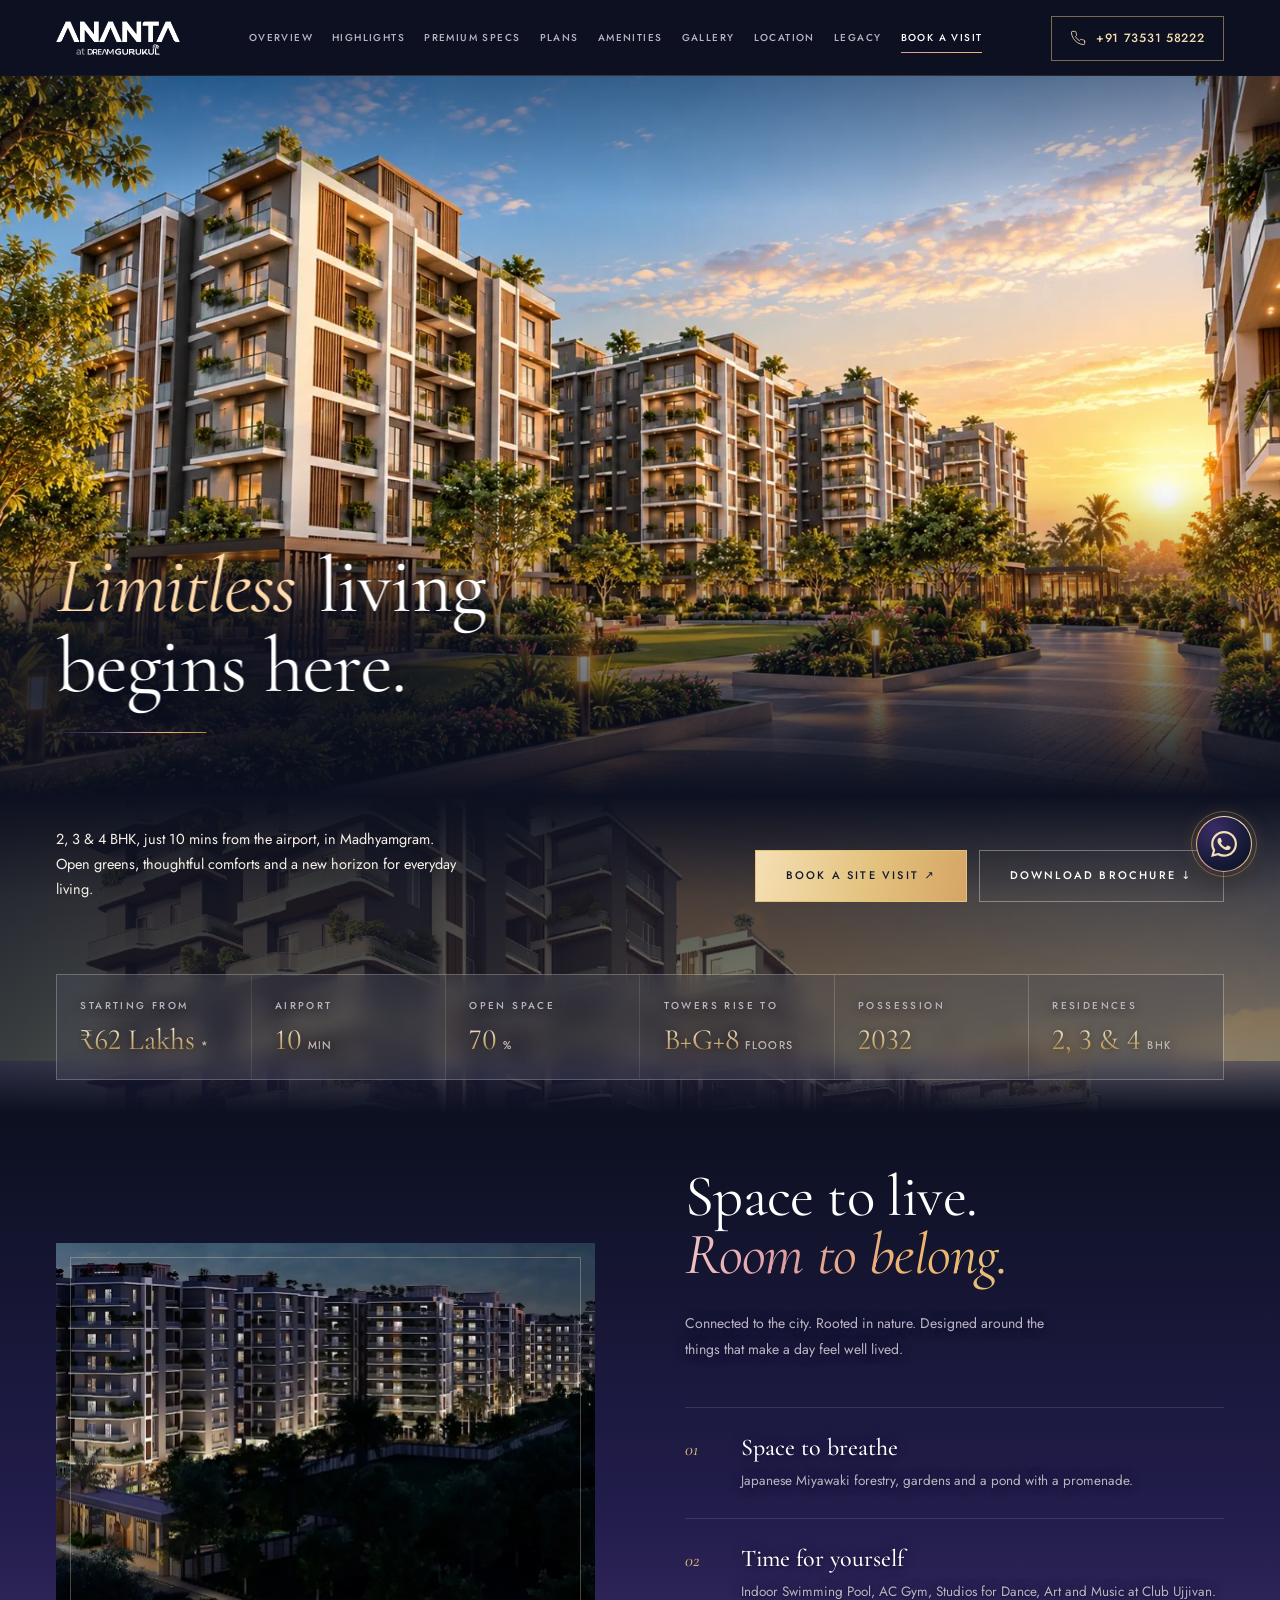
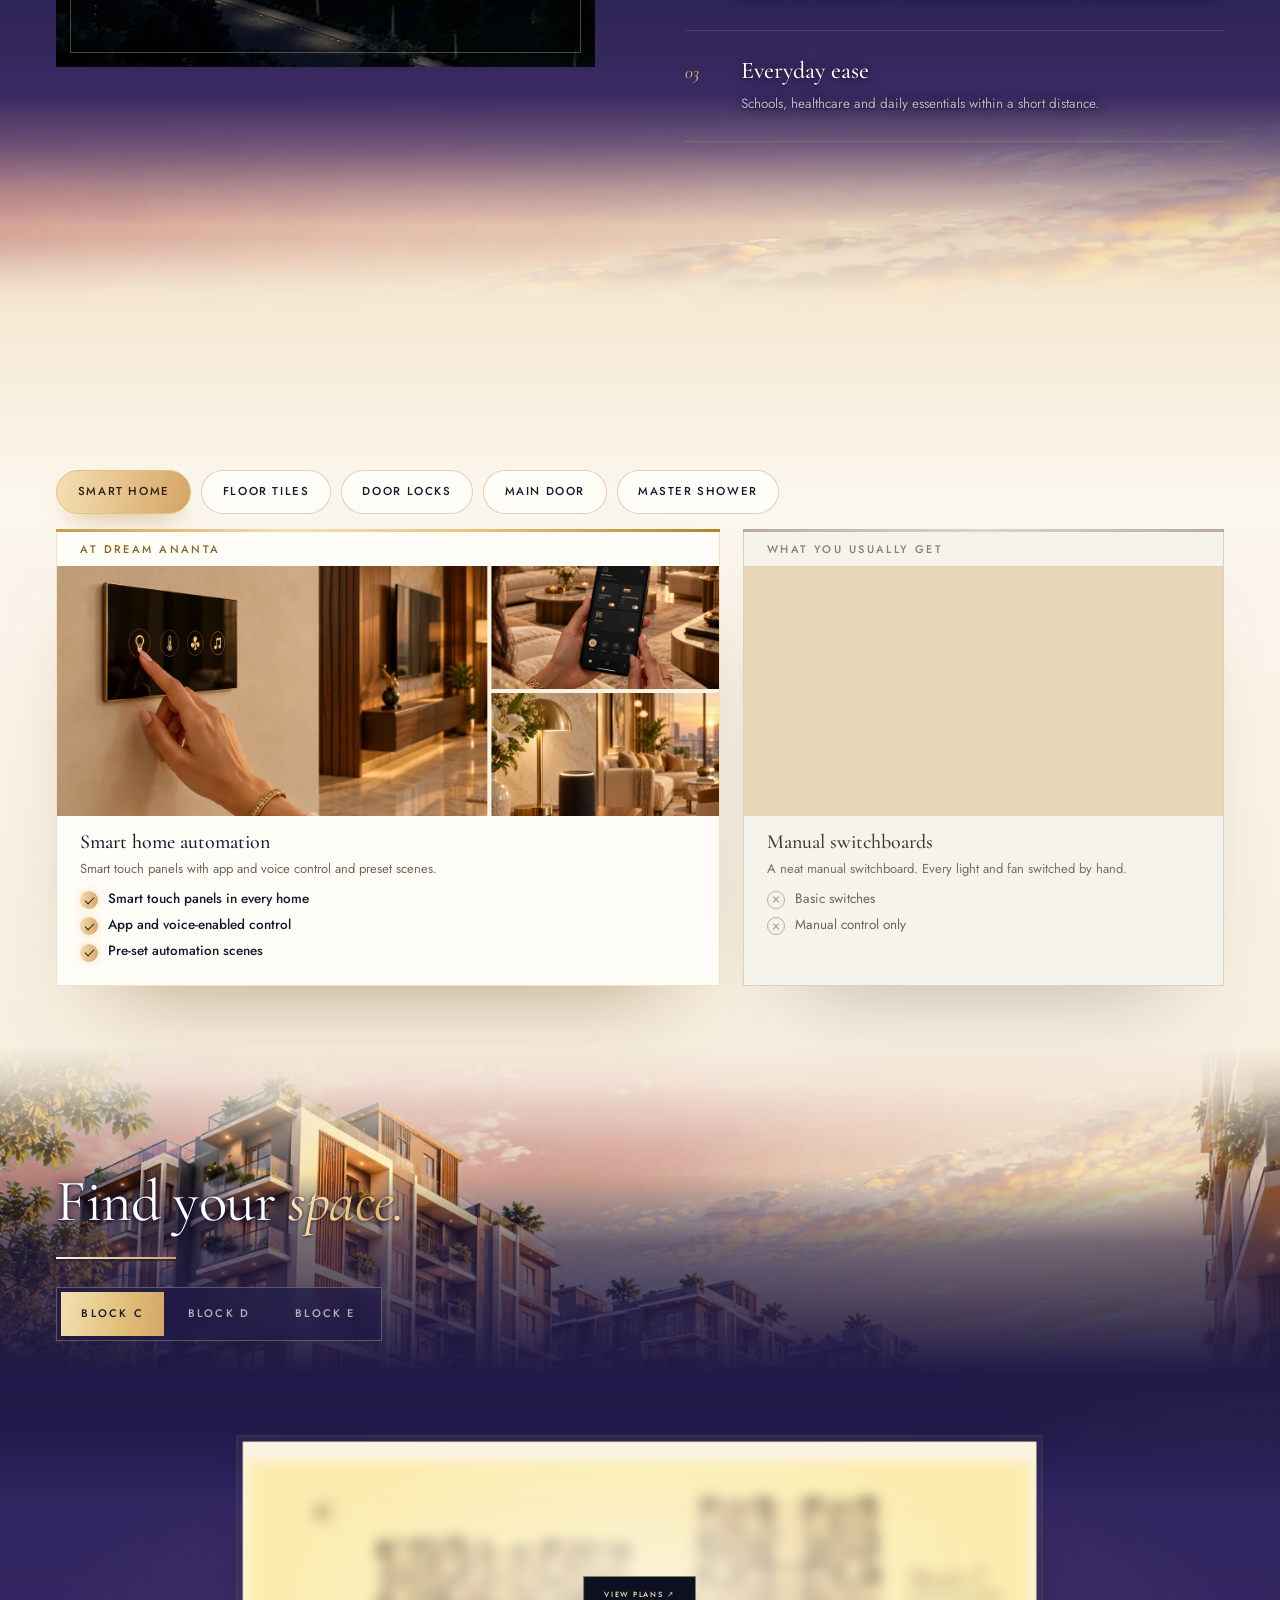
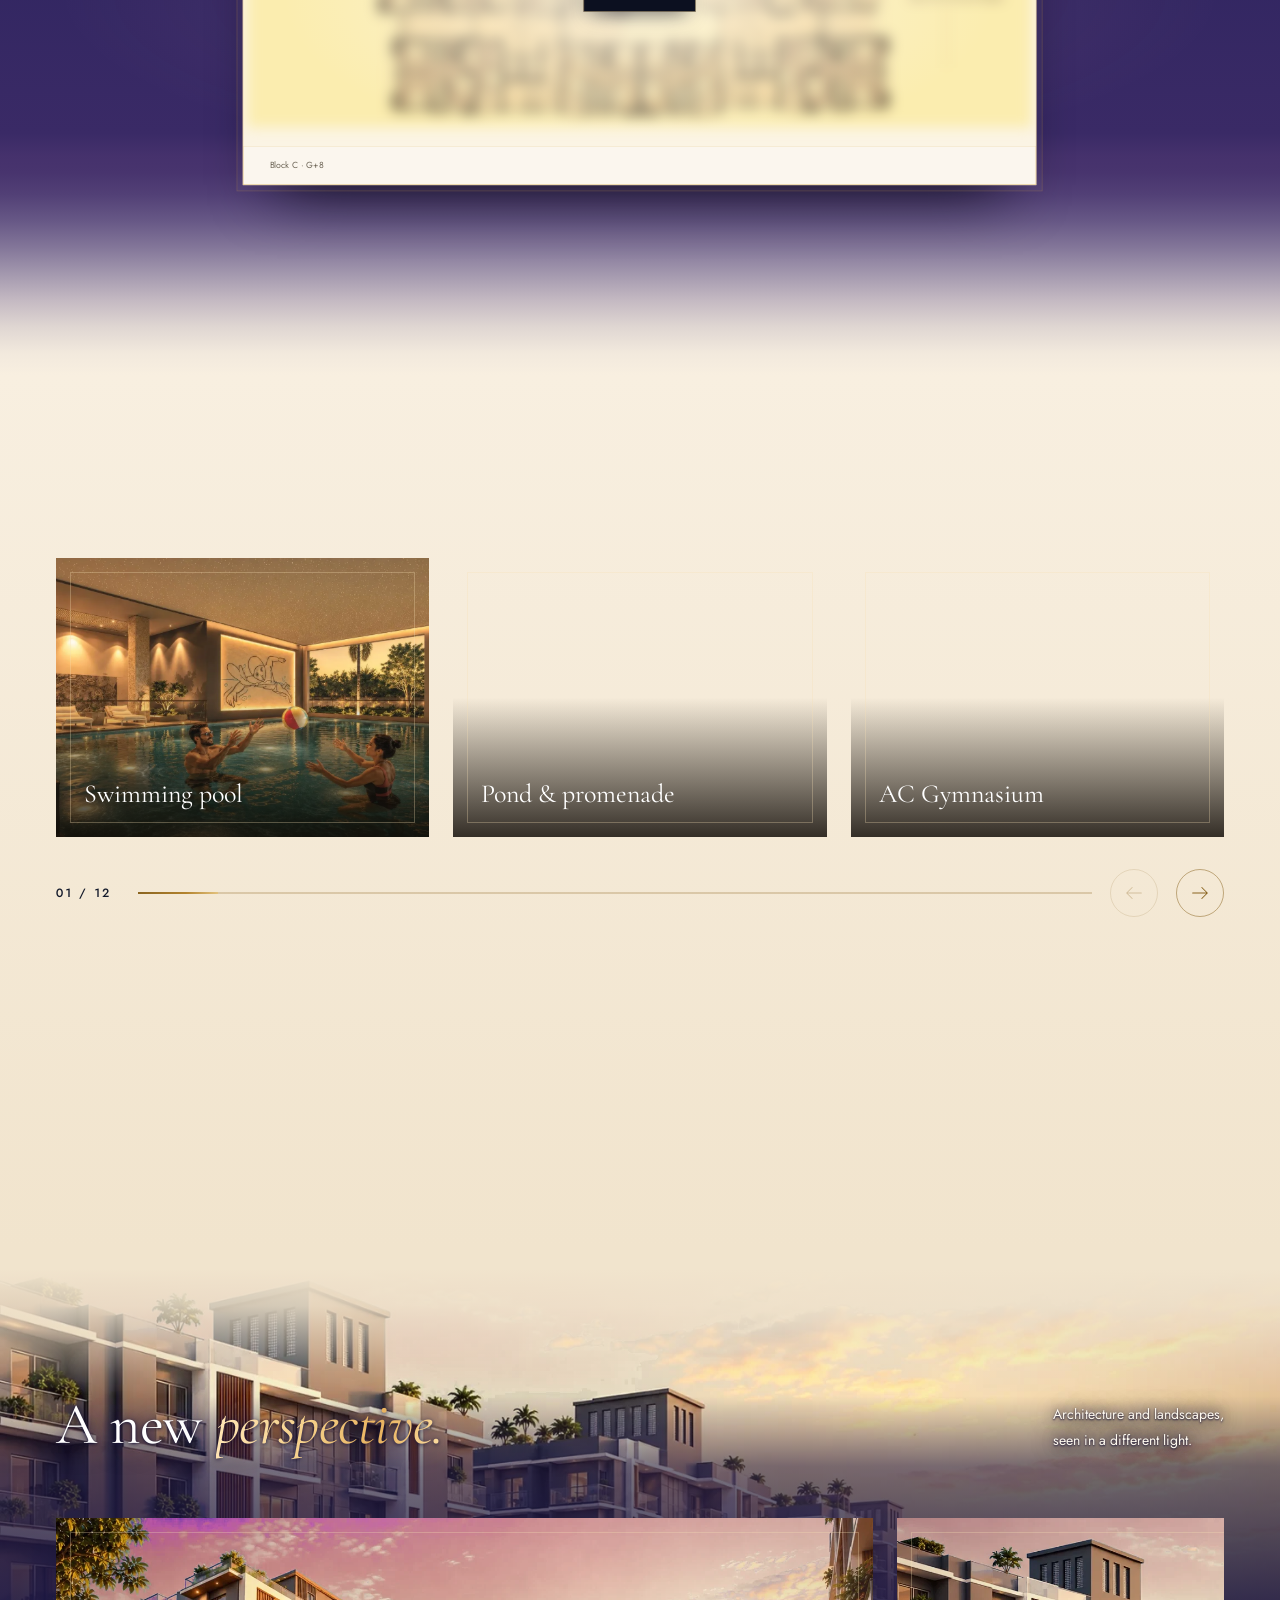
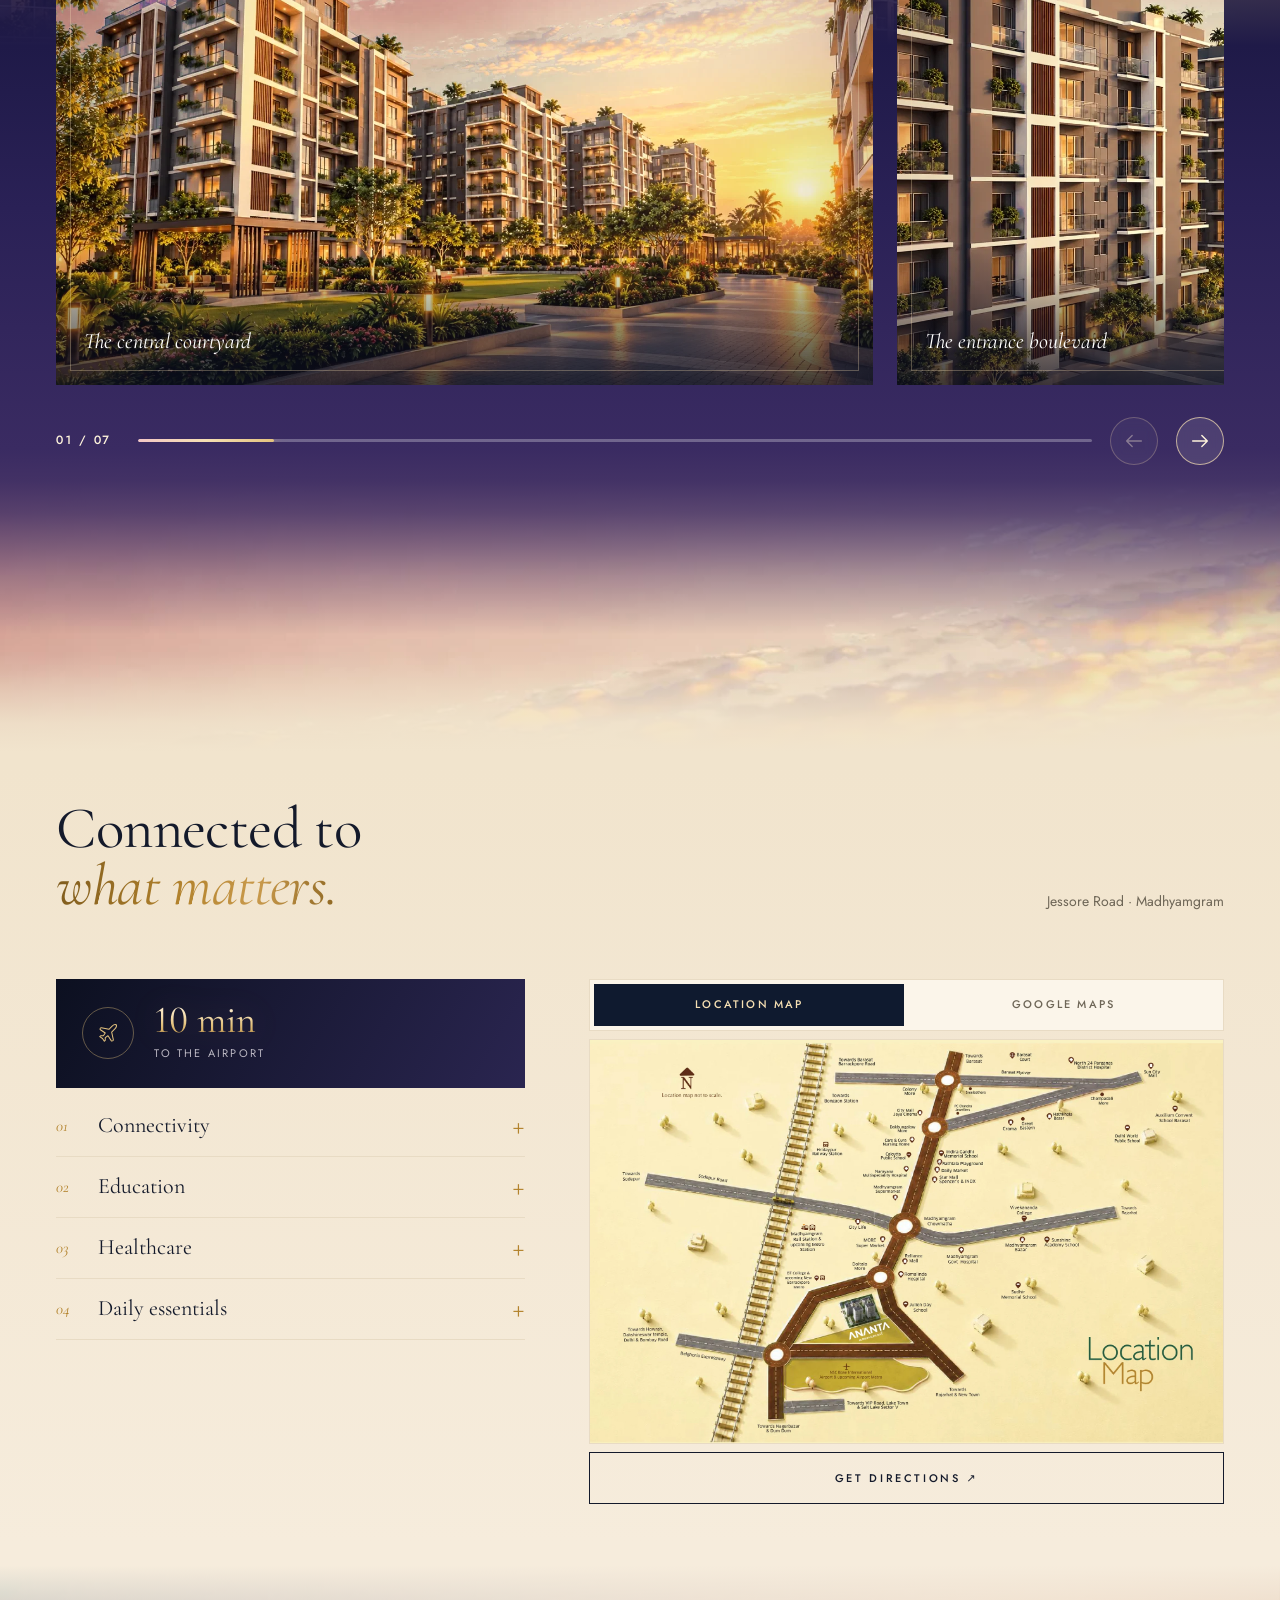
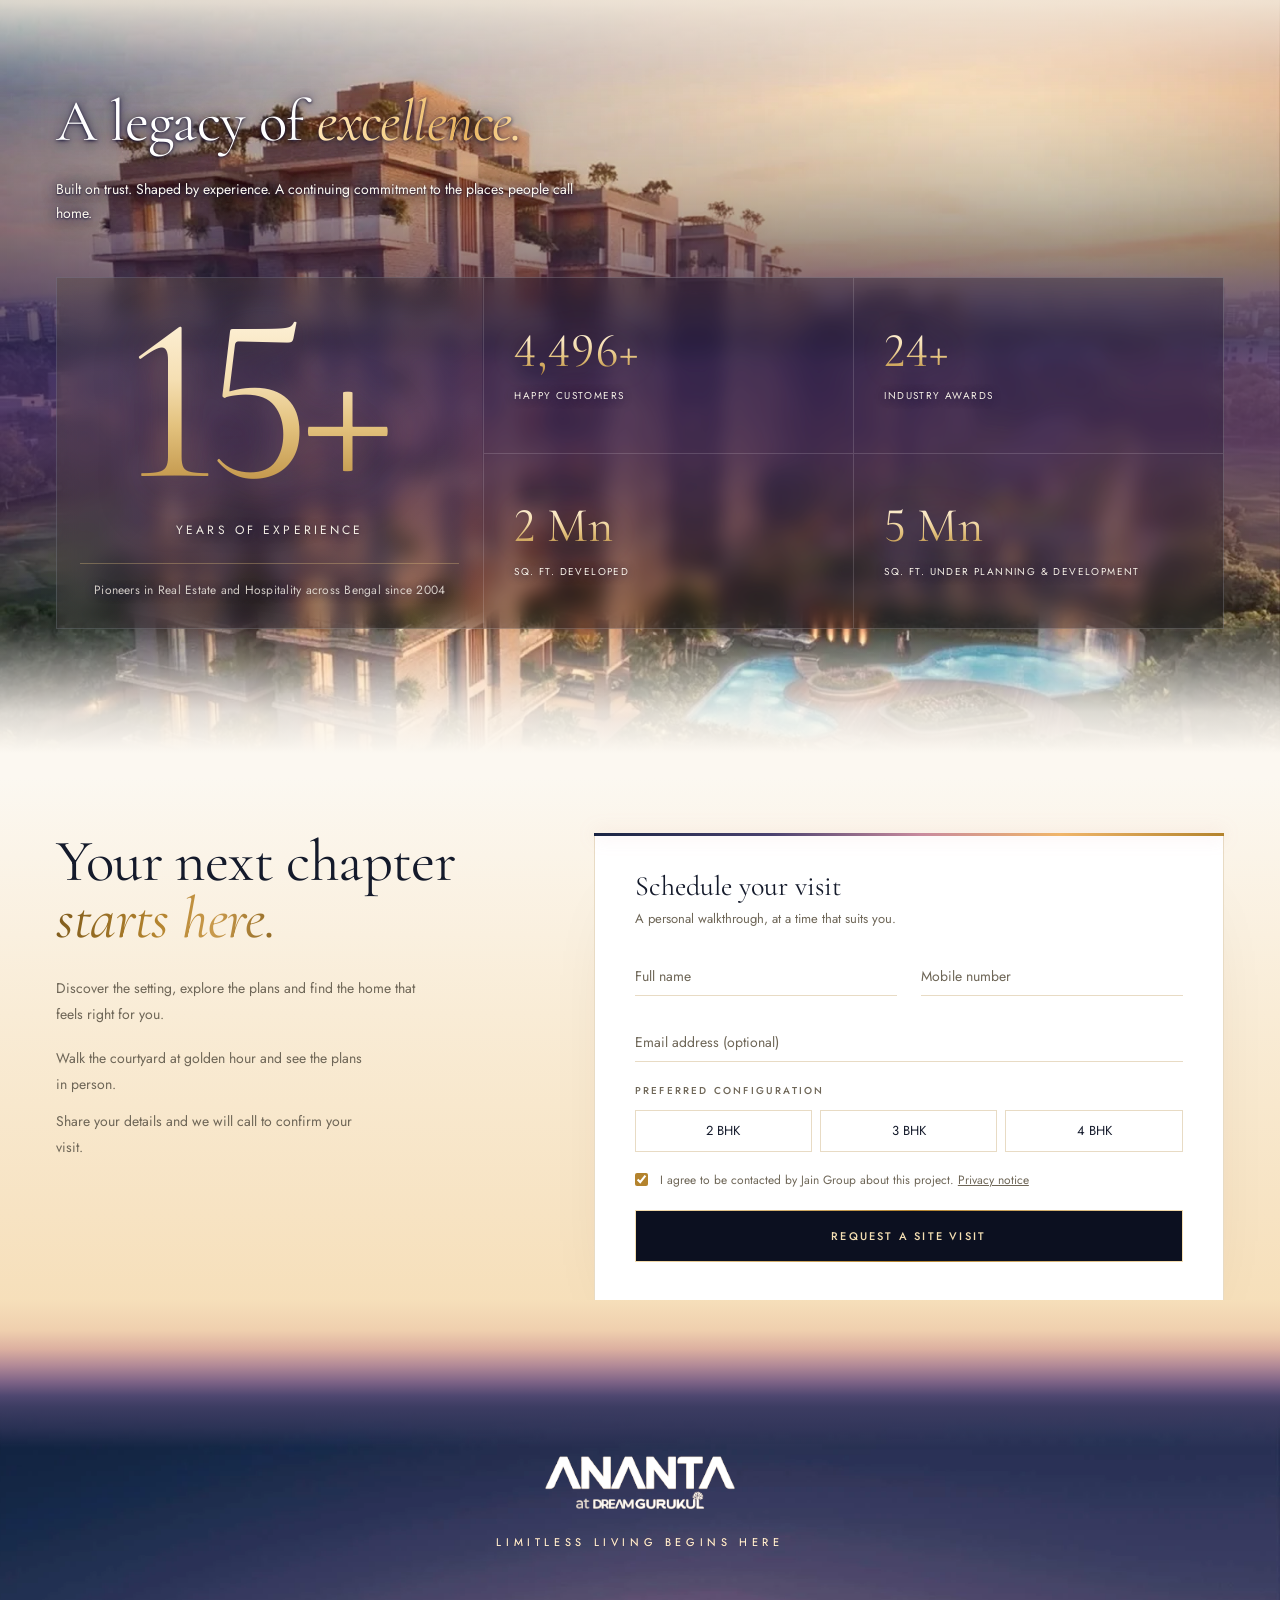
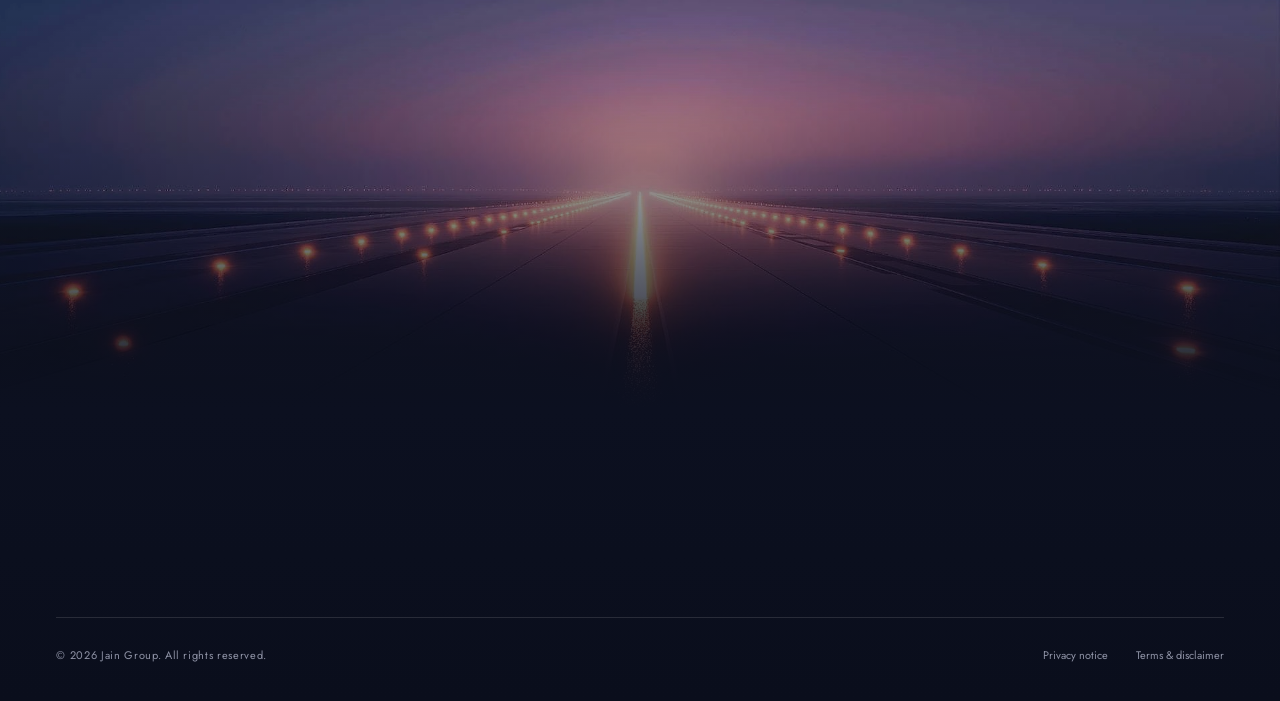
==== commit b68f3190: "Details: both sides always in view, one row of detail tabs No switch and nothing folded away. A row " ====
--- a/index.html
+++ b/index.html
@@ -394,14 +394,11 @@
 </section>
 <section class="overview section" id="overview" aria-label="Overview"><div class="container"><div class="section-intro"><div class="intro-copy"><p>2, 3 &amp; 4 BHK, just 10 mins from the airport, in Madhyamgram. Open greens, thoughtful comforts and a new horizon for everyday living.</p><div class="overview-actions"><a class="btn overview-visit" href="#enquiry">Book a site visit ↗</a><button class="btn btn-brochure" type="button" data-brochure>Download brochure ↓</button></div></div></div><div class="project-facts"><div><span>Starting from</span><strong>₹62 Lakhs<small>*</small></strong></div><div><span>Airport</span><strong>10<small>min</small></strong></div><div><span>Open space</span><strong>70<small>%</small></strong></div><div><span>Towers rise to</span><strong>B+G+8<small>floors</small></strong></div><div><span>Possession</span><strong>2032</strong></div><div><span>Residences</span><strong>2, 3 &amp; 4<small>BHK</small></strong></div></div></div></section>
 <section class="highlights section" id="highlights"><div class="container split"><figure class="portrait"><img src="assets/images/web/highlights-night.webp" alt="Dream Gurukul at night: lit residences above the gardens and the entrance gate" loading="lazy" decoding="async" width="1080" height="850"></figure><div class="highlights-copy"><p class="eyebrow">HIGHLIGHTS</p><h2>Space to live.<br><em>Room to belong.</em></h2><p class="body-copy">Connected to the city. Rooted in nature. Designed around the things that make a day feel well lived.</p><div class="highlight-list"><div><span>01</span><div><h3>Space to breathe</h3><p>Japanese Miyawaki forestry, gardens and a pond with a promenade.</p></div></div><div><span>02</span><div><h3>Time for yourself</h3><p>Indoor Swimming Pool, AC Gym, Studios for Dance, Art and Music at Club Ujjivan.</p></div></div><div><span>03</span><div><h3>Everyday ease</h3><p>Schools, healthcare and daily essentials within a short distance.</p></div></div></div></div></div></section>
-<section class="details-section section" id="details"><div class="container details-layout"><div class="details-lead"><div class="details-head"><div class="details-head-copy"><p class="eyebrow">THE ANANTA STANDARD</p><h2>What you get here.<br><em>And what you usually get.</em></h2><div class="horizon-rule"></div><p class="body-copy">Every home is built to a specification. Ours is set a grade above what the market calls standard. Pick a detail, then switch between the two.</p></div><div class="spec-mode" role="group" aria-label="Compare specifications"><button type="button" class="spec-mode-btn is-on" data-mode="ananta" aria-pressed="true"><span class="spec-mode-dot" aria-hidden="true"></span>Dream Ananta</button><button type="button" class="spec-mode-btn" data-mode="usual" aria-pressed="false"><span class="spec-mode-dot" aria-hidden="true"></span>Conventional specs</button></div></div>
-<figure class="spec-stage" id="spec-stage" aria-live="polite"><div class="spec-frame"><img class="spec-shot is-on" data-point="0" data-mode="ananta" src="assets/images/web/spec-smart-home.webp" alt="Smart touch panels, a phone app and a smart speaker, from the Ananta brochure" width="1600" height="900" loading="lazy" decoding="async"><img class="spec-shot" data-point="0" data-mode="usual" src="assets/images/web/spec-usual-smart-home.webp" alt="A standard white modular switchboard with manual rocker switches" width="1600" height="900" loading="lazy" decoding="async"><img class="spec-shot" data-point="1" data-mode="ananta" src="assets/images/web/spec-tiles.webp" alt="Large-format tile floors in a sunlit living room, from the Ananta brochure" width="1600" height="900" loading="lazy" decoding="async"><img class="spec-shot" data-point="1" data-mode="usual" src="assets/images/web/spec-usual-tiles.webp" alt="A standard living room floor of 600 by 600 mm tiles with a grid of joints" width="1600" height="900" loading="lazy" decoding="async"><img class="spec-shot" data-point="2" data-mode="ananta" src="assets/images/web/spec-smart-locks.webp" alt="Smart digital locks with fingerprint access, from the Ananta brochure" width="1600" height="900" loading="lazy" decoding="async"><img class="spec-shot" data-point="2" data-mode="usual" src="assets/images/web/spec-usual-smart-locks.webp" alt="A standard stainless-steel lever lock with a key in the keyhole" width="1600" height="900" loading="lazy" decoding="async"><img class="spec-shot" data-point="3" data-mode="ananta" src="assets/images/web/spec-entrance.webp" alt="A family stepping through the tall, wide Ananta entrance door" width="1600" height="900" loading="lazy" decoding="async"><img class="spec-shot" data-point="3" data-mode="usual" src="assets/images/web/spec-usual-entrance.webp" alt="A man standing beside a standard-height apartment door, his head close to the top of the frame" width="1600" height="900" loading="lazy" decoding="async"><img class="spec-shot" data-point="4" data-mode="ananta" src="assets/images/web/spec-shower.webp" alt="Body jet shower panel in a master bathroom, from the Ananta brochure" width="1600" height="900" loading="lazy" decoding="async"><img class="spec-shot" data-point="4" data-mode="usual" src="assets/images/web/spec-usual-shower.webp" alt="A standard overhead shower with a hand shower on a rail" width="1600" height="900" loading="lazy" decoding="async"><button type="button" class="spec-zoom" data-image="assets/images/web/spec-smart-home.webp" data-caption="Smart home automation" aria-label="Enlarge this photograph"></button></div><figcaption class="spec-caption"><span class="spec-caption-badge" data-spec-badge>Dream Ananta</span><span class="spec-caption-title" data-spec-title>Smart home automation</span><span class="spec-caption-text" data-spec-text></span></figcaption></figure></div>
-<div class="spec-list" data-spec>
-<article class="spec-item is-on" data-ananta-src="assets/images/web/spec-smart-home.webp" data-usual-src="assets/images/web/spec-usual-smart-home.webp" data-ananta-alt="Smart touch panels, a phone app and a smart speaker, from the Ananta brochure" data-usual-alt="A standard white modular switchboard with manual rocker switches" data-ananta-title="Smart home automation" data-usual-title="Manual switchboards" data-ananta-short="Smart touch panels with app and voice control and preset scenes." data-usual-short="A neat manual switchboard. Every light, every fan, switched by hand."><button type="button" class="spec-tab" aria-pressed="true" aria-controls="spec-stage"><span class="spec-text"><span class="spec-title">Smart home automation</span><span class="spec-short">Smart touch panels with app and voice control and preset scenes.</span></span><span class="spec-arrow" aria-hidden="true"></span></button><div class="spec-panel"><div class="spec-panel-inner"><button type="button" class="spec-photo" data-image="assets/images/web/spec-smart-home.webp" data-caption="Smart home automation" aria-label="Enlarge photograph: Smart home automation"><img src="assets/images/web/spec-smart-home.webp" alt="Smart touch panels, a phone app and a smart speaker, from the Ananta brochure" width="1600" height="900" loading="lazy" decoding="async"></button><div class="spec-compare"><div class="cmp-cell cmp-ananta"><span class="cmp-cell-label">At Dream Ananta</span><ul><li><span class="cmp-mark" aria-hidden="true"></span>Smart touch panels in every home</li><li><span class="cmp-mark" aria-hidden="true"></span>App and voice-enabled control</li><li><span class="cmp-mark" aria-hidden="true"></span>Pre-set automation scenes</li></ul></div><div class="cmp-cell cmp-usual"><span class="cmp-cell-label">Conventional</span><ul><li><span class="cmp-mark" aria-hidden="true"></span>Basic switches</li><li><span class="cmp-mark" aria-hidden="true"></span>Manual control only</li></ul></div></div></div></div></article>
-<article class="spec-item" data-ananta-src="assets/images/web/spec-tiles.webp" data-usual-src="assets/images/web/spec-usual-tiles.webp" data-ananta-alt="Large-format tile floors in a sunlit living room, from the Ananta brochure" data-usual-alt="A standard living room floor of 600 by 600 mm tiles with a grid of joints" data-ananta-title="Large-format tiles" data-usual-title="600 × 600 mm tiles" data-ananta-short="1800 × 1200 mm tiles for fewer joints and a seamless, continuous floor." data-usual-short="600 × 600 mm tiles, well laid, with a grid of joints across the floor."><button type="button" class="spec-tab" aria-pressed="false" aria-controls="spec-stage"><span class="spec-text"><span class="spec-title">Large-format tiles</span><span class="spec-short">1800 × 1200 mm tiles for fewer joints and a seamless, continuous floor.</span></span><span class="spec-arrow" aria-hidden="true"></span></button><div class="spec-panel"><div class="spec-panel-inner"><button type="button" class="spec-photo" data-image="assets/images/web/spec-tiles.webp" data-caption="Large-format tiles" aria-label="Enlarge photograph: Large-format tiles"><img src="assets/images/web/spec-tiles.webp" alt="Large-format tile floors in a sunlit living room, from the Ananta brochure" width="1600" height="900" loading="lazy" decoding="async"></button><div class="spec-compare"><div class="cmp-cell cmp-ananta"><span class="cmp-cell-label">At Dream Ananta</span><ul><li><span class="cmp-mark" aria-hidden="true"></span>1800 × 1200 mm large-format tiles</li><li><span class="cmp-mark" aria-hidden="true"></span>Seamless finish with fewer joints</li><li><span class="cmp-mark" aria-hidden="true"></span>Hotel-inspired, easier to maintain</li></ul></div><div class="cmp-cell cmp-usual"><span class="cmp-cell-label">Conventional</span><ul><li><span class="cmp-mark" aria-hidden="true"></span>600 × 600 mm tiles</li><li><span class="cmp-mark" aria-hidden="true"></span>Multiple joints</li><li><span class="cmp-mark" aria-hidden="true"></span>Broken visual flow</li></ul></div></div></div></div></article>
-<article class="spec-item" data-ananta-src="assets/images/web/spec-smart-locks.webp" data-usual-src="assets/images/web/spec-usual-smart-locks.webp" data-ananta-alt="Smart digital locks with fingerprint access, from the Ananta brochure" data-usual-alt="A standard stainless-steel lever lock with a key in the keyhole" data-ananta-title="Smart digital locks" data-usual-title="Key-based locks" data-ananta-short="Keyless entry with fingerprint access and an anti-theft alarm. No keys to carry." data-usual-short="A conventional key-based lock. Keys to carry, copy and keep track of."><button type="button" class="spec-tab" aria-pressed="false" aria-controls="spec-stage"><span class="spec-text"><span class="spec-title">Smart digital locks</span><span class="spec-short">Keyless entry with fingerprint access and an anti-theft alarm. No keys to carry.</span></span><span class="spec-arrow" aria-hidden="true"></span></button><div class="spec-panel"><div class="spec-panel-inner"><button type="button" class="spec-photo" data-image="assets/images/web/spec-smart-locks.webp" data-caption="Smart digital locks" aria-label="Enlarge photograph: Smart digital locks"><img src="assets/images/web/spec-smart-locks.webp" alt="Smart digital locks with fingerprint access, from the Ananta brochure" width="1600" height="900" loading="lazy" decoding="async"></button><div class="spec-compare"><div class="cmp-cell cmp-ananta"><span class="cmp-cell-label">At Dream Ananta</span><ul><li><span class="cmp-mark" aria-hidden="true"></span>Smart digital locks</li><li><span class="cmp-mark" aria-hidden="true"></span>Fingerprint access, no keys to carry</li><li><span class="cmp-mark" aria-hidden="true"></span>Anti-theft alarm</li></ul></div><div class="cmp-cell cmp-usual"><span class="cmp-cell-label">Conventional</span><ul><li><span class="cmp-mark" aria-hidden="true"></span>Conventional key-based locks</li></ul></div></div></div></div></article>
-<article class="spec-item" data-ananta-src="assets/images/web/spec-entrance.webp" data-usual-src="assets/images/web/spec-usual-entrance.webp" data-ananta-alt="A family stepping through the tall, wide Ananta entrance door" data-usual-alt="A man standing beside a standard-height apartment door, his head close to the top of the frame" data-ananta-title="Huge main door" data-usual-title="Standard main door" data-ananta-short="Grand Arrival, Grander Arrival. A taller, ultra-wide main entrance door." data-usual-short="A standard-height, standard-width door of average proportions."><button type="button" class="spec-tab" aria-pressed="false" aria-controls="spec-stage"><span class="spec-text"><span class="spec-title">Huge main door</span><span class="spec-short">Grand Arrival, Grander Arrival. A taller, ultra-wide main entrance door.</span></span><span class="spec-arrow" aria-hidden="true"></span></button><div class="spec-panel"><div class="spec-panel-inner"><button type="button" class="spec-photo" data-image="assets/images/web/spec-entrance.webp" data-caption="Huge main door" aria-label="Enlarge photograph: Huge main door"><img src="assets/images/web/spec-entrance.webp" alt="A family stepping through the tall, wide Ananta entrance door" width="1600" height="900" loading="lazy" decoding="async"></button><div class="spec-compare"><div class="cmp-cell cmp-ananta"><span class="cmp-cell-label">At Dream Ananta</span><ul><li><span class="cmp-mark" aria-hidden="true"></span>Taller, extra-wide entrance doors</li><li><span class="cmp-mark" aria-hidden="true"></span>Stronger presence, easier furniture moves</li><li><span class="cmp-mark" aria-hidden="true"></span>Wheelchair and double-stretcher access</li></ul></div><div class="cmp-cell cmp-usual"><span class="cmp-cell-label">Conventional</span><ul><li><span class="cmp-mark" aria-hidden="true"></span>Standard-height doors</li><li><span class="cmp-mark" aria-hidden="true"></span>Average proportions</li></ul></div></div></div></div></article>
-<article class="spec-item" data-ananta-src="assets/images/web/spec-shower.webp" data-usual-src="assets/images/web/spec-usual-shower.webp" data-ananta-alt="Body jet shower panel in a master bathroom, from the Ananta brochure" data-usual-alt="A standard overhead shower with a hand shower on a rail" data-ananta-title="Body jet shower panel" data-usual-title="Basic shower fittings" data-ananta-short="Body jets with rainfall and multi-flow settings in the master bathroom." data-usual-short="An overhead shower and a hand shower. A functional setup, nothing more."><button type="button" class="spec-tab" aria-pressed="false" aria-controls="spec-stage"><span class="spec-text"><span class="spec-title">Body jet shower panel</span><span class="spec-short">Body jets with rainfall and multi-flow settings in the master bathroom.</span></span><span class="spec-arrow" aria-hidden="true"></span></button><div class="spec-panel"><div class="spec-panel-inner"><button type="button" class="spec-photo" data-image="assets/images/web/spec-shower.webp" data-caption="Body jet shower panel" aria-label="Enlarge photograph: Body jet shower panel"><img src="assets/images/web/spec-shower.webp" alt="Body jet shower panel in a master bathroom, from the Ananta brochure" width="1600" height="900" loading="lazy" decoding="async"></button><div class="spec-compare"><div class="cmp-cell cmp-ananta"><span class="cmp-cell-label">At Dream Ananta</span><ul><li><span class="cmp-mark" aria-hidden="true"></span>Body jets and shower panel</li><li><span class="cmp-mark" aria-hidden="true"></span>Rainfall and multi-flow system</li><li><span class="cmp-mark" aria-hidden="true"></span>Spa-inspired bathing every day</li></ul></div><div class="cmp-cell cmp-usual"><span class="cmp-cell-label">Conventional</span><ul><li><span class="cmp-mark" aria-hidden="true"></span>Basic shower fittings</li><li><span class="cmp-mark" aria-hidden="true"></span>Functional setup</li></ul></div></div></div></div></article>
+<section class="details-section section" id="details"><div class="container cmp-layout"><div class="details-head"><p class="eyebrow">THE ANANTA STANDARD</p><h2>What you get here.<br><em>And what you usually get.</em></h2><div class="horizon-rule"></div><p class="body-copy">Every home is built to a specification. Ours is set a grade above what the market calls standard. Pick a detail; both sides stay in view.</p></div>
+<div class="cmp-tabs" role="tablist" aria-label="Choose a detail to compare"><button type="button" role="tab" id="cmp-tab-0" aria-selected="true" aria-controls="cmp-board" tabindex="0" data-point="0" data-a-title="Smart home automation" data-u-title="Manual switchboards" data-a-short="Smart touch panels with app and voice control and preset scenes." data-u-short="A neat manual switchboard. Every light and fan switched by hand." data-a-src="assets/images/web/spec-smart-home.webp" data-u-src="assets/images/web/spec-usual-smart-home.webp">Smart home</button><button type="button" role="tab" id="cmp-tab-1" aria-selected="false" aria-controls="cmp-board" tabindex="-1" data-point="1" data-a-title="Large-format tiles" data-u-title="600 × 600 mm tiles" data-a-short="1800 × 1200 mm tiles for fewer joints and a seamless, continuous floor." data-u-short="Smaller tiles, well laid, with a grid of joints across the floor." data-a-src="assets/images/web/spec-tiles.webp" data-u-src="assets/images/web/spec-usual-tiles.webp">Floor tiles</button><button type="button" role="tab" id="cmp-tab-2" aria-selected="false" aria-controls="cmp-board" tabindex="-1" data-point="2" data-a-title="Smart digital locks" data-u-title="Key-based locks" data-a-short="Keyless entry with fingerprint access and an anti-theft alarm. No keys to carry." data-u-short="A conventional lock. Keys to carry, copy and keep track of." data-a-src="assets/images/web/spec-smart-locks.webp" data-u-src="assets/images/web/spec-usual-smart-locks.webp">Door locks</button><button type="button" role="tab" id="cmp-tab-3" aria-selected="false" aria-controls="cmp-board" tabindex="-1" data-point="3" data-a-title="Huge main door" data-u-title="Standard main door" data-a-short="Grand Arrival, Grander Arrival. A taller, ultra-wide main entrance door." data-u-short="A standard-height, standard-width door of average proportions." data-a-src="assets/images/web/spec-entrance.webp" data-u-src="assets/images/web/spec-usual-entrance.webp">Main door</button><button type="button" role="tab" id="cmp-tab-4" aria-selected="false" aria-controls="cmp-board" tabindex="-1" data-point="4" data-a-title="Body jet shower panel" data-u-title="Basic shower fittings" data-a-short="Body jets with rainfall and multi-flow settings in the master bathroom." data-u-short="An overhead shower and a hand shower. Functional, nothing more." data-a-src="assets/images/web/spec-shower.webp" data-u-src="assets/images/web/spec-usual-shower.webp">Master shower</button></div>
+<div class="cmp-board" id="cmp-board" role="tabpanel" aria-labelledby="cmp-tab-0">
+<article class="cmp-side cmp-side-ananta"><p class="cmp-side-label">At Dream Ananta</p><div class="cmp-photo"><img class="cmp-shot is-on" data-point="0" src="assets/images/web/spec-smart-home.webp" alt="Smart touch panels, a phone app and a smart speaker, from the Ananta brochure" width="1600" height="900" loading="lazy" decoding="async"><img class="cmp-shot" data-point="1" src="assets/images/web/spec-tiles.webp" alt="Large-format tile floors in a sunlit living room, from the Ananta brochure" width="1600" height="900" loading="lazy" decoding="async"><img class="cmp-shot" data-point="2" src="assets/images/web/spec-smart-locks.webp" alt="Smart digital locks with fingerprint access, from the Ananta brochure" width="1600" height="900" loading="lazy" decoding="async"><img class="cmp-shot" data-point="3" src="assets/images/web/spec-entrance.webp" alt="A family stepping through the tall, wide Ananta entrance door" width="1600" height="900" loading="lazy" decoding="async"><img class="cmp-shot" data-point="4" src="assets/images/web/spec-shower.webp" alt="Body jet shower panel in a master bathroom, from the Ananta brochure" width="1600" height="900" loading="lazy" decoding="async"><button type="button" class="cmp-zoom" data-image="assets/images/web/spec-smart-home.webp" data-caption="Smart home automation · At Dream Ananta" aria-label="Enlarge the Dream Ananta photograph"></button></div><div class="cmp-text"><h3 class="cmp-title" data-title>Smart home automation</h3><p class="cmp-short" data-short>Smart touch panels with app and voice control and preset scenes.</p><ul class="cmp-points" data-point="0"><li><span class="cmp-mark" aria-hidden="true"></span>Smart touch panels in every home</li><li><span class="cmp-mark" aria-hidden="true"></span>App and voice-enabled control</li><li><span class="cmp-mark" aria-hidden="true"></span>Pre-set automation scenes</li></ul><ul class="cmp-points" data-point="1" hidden><li><span class="cmp-mark" aria-hidden="true"></span>1800 × 1200 mm large-format tiles</li><li><span class="cmp-mark" aria-hidden="true"></span>Seamless finish with fewer joints</li><li><span class="cmp-mark" aria-hidden="true"></span>Hotel-inspired, easier to maintain</li></ul><ul class="cmp-points" data-point="2" hidden><li><span class="cmp-mark" aria-hidden="true"></span>Smart digital locks</li><li><span class="cmp-mark" aria-hidden="true"></span>Fingerprint access, no keys to carry</li><li><span class="cmp-mark" aria-hidden="true"></span>Anti-theft alarm</li></ul><ul class="cmp-points" data-point="3" hidden><li><span class="cmp-mark" aria-hidden="true"></span>Taller, extra-wide entrance doors</li><li><span class="cmp-mark" aria-hidden="true"></span>Stronger presence, easier furniture moves</li><li><span class="cmp-mark" aria-hidden="true"></span>Wheelchair and double-stretcher access</li></ul><ul class="cmp-points" data-point="4" hidden><li><span class="cmp-mark" aria-hidden="true"></span>Body jets and shower panel</li><li><span class="cmp-mark" aria-hidden="true"></span>Rainfall and multi-flow system</li><li><span class="cmp-mark" aria-hidden="true"></span>Spa-inspired bathing every day</li></ul></div></article>
+<article class="cmp-side cmp-side-usual"><p class="cmp-side-label">What you usually get</p><div class="cmp-photo"><img class="cmp-shot is-on" data-point="0" src="assets/images/web/spec-usual-smart-home.webp" alt="A standard white modular switchboard with manual rocker switches" width="1600" height="900" loading="lazy" decoding="async"><img class="cmp-shot" data-point="1" src="assets/images/web/spec-usual-tiles.webp" alt="A standard living room floor of 600 by 600 mm tiles with a grid of joints" width="1600" height="900" loading="lazy" decoding="async"><img class="cmp-shot" data-point="2" src="assets/images/web/spec-usual-smart-locks.webp" alt="A standard stainless-steel lever lock with a key in the keyhole" width="1600" height="900" loading="lazy" decoding="async"><img class="cmp-shot" data-point="3" src="assets/images/web/spec-usual-entrance.webp" alt="A man standing beside a standard-height apartment door, his head close to the top of the frame" width="1600" height="900" loading="lazy" decoding="async"><img class="cmp-shot" data-point="4" src="assets/images/web/spec-usual-shower.webp" alt="A standard overhead shower with a hand shower on a rail" width="1600" height="900" loading="lazy" decoding="async"><button type="button" class="cmp-zoom" data-image="assets/images/web/spec-usual-smart-home.webp" data-caption="Manual switchboards · What you usually get" aria-label="Enlarge the conventional photograph"></button></div><div class="cmp-text"><h3 class="cmp-title" data-title>Manual switchboards</h3><p class="cmp-short" data-short>A neat manual switchboard. Every light and fan switched by hand.</p><ul class="cmp-points" data-point="0"><li><span class="cmp-mark" aria-hidden="true"></span>Basic switches</li><li><span class="cmp-mark" aria-hidden="true"></span>Manual control only</li></ul><ul class="cmp-points" data-point="1" hidden><li><span class="cmp-mark" aria-hidden="true"></span>600 × 600 mm tiles</li><li><span class="cmp-mark" aria-hidden="true"></span>Multiple joints</li><li><span class="cmp-mark" aria-hidden="true"></span>Broken visual flow</li></ul><ul class="cmp-points" data-point="2" hidden><li><span class="cmp-mark" aria-hidden="true"></span>Conventional key-based locks</li><li><span class="cmp-mark" aria-hidden="true"></span>Keys to carry and copy</li></ul><ul class="cmp-points" data-point="3" hidden><li><span class="cmp-mark" aria-hidden="true"></span>Standard-height doors</li><li><span class="cmp-mark" aria-hidden="true"></span>Average proportions</li></ul><ul class="cmp-points" data-point="4" hidden><li><span class="cmp-mark" aria-hidden="true"></span>Basic shower fittings</li><li><span class="cmp-mark" aria-hidden="true"></span>Functional setup</li></ul></div></article>
 </div></div></section><section class="residences section" id="plans"><div class="container">
  <div class="section-top"><div><p class="eyebrow">THE RESIDENCES</p><h2>Find your <em>space.</em></h2></div></div>
  <div class="plan-controls"><div class="block-tabs" role="tablist" aria-label="Choose a residential block"><button role="tab" id="block-c" aria-selected="true" aria-controls="floor-panel" data-block="C">Block C</button><button role="tab" id="block-d" aria-selected="false" aria-controls="floor-panel" data-block="D" tabindex="-1">Block D</button><button role="tab" id="block-e" aria-selected="false" aria-controls="floor-panel" data-block="E" tabindex="-1">Block E</button></div><div class="floor-select"><label for="floor-level">Floor level</label><select id="floor-level"><option value="2">Ground floor</option><option value="3">1st floor</option><option value="4" selected>2nd, 4th, 6th &amp; 8th floors</option><option value="5">3rd, 5th &amp; 7th floors</option></select></div></div>
--- a/assets/css/compare.css
+++ b/assets/css/compare.css
@@ -1,91 +1,82 @@
-/* Ananta Standard (Compare copy): the Details explorer with a Dream Ananta / Conventional switch.
-   Click a point to select it. The switch changes the photograph, the caption and the spec list beneath the open point.
-   Ananta reads in gold with ticks; conventional reads in quiet grey with thin crosses. */
+/* Ananta Standard: a row of detail tabs, then two cards always in view. Left, At Dream Ananta in gold with ticks;
+   right, What you usually get in quiet grey with crosses. Each card has its own photograph, title, line and list.
+   Choosing a detail changes both cards together. Nothing is hidden and there is nothing to switch. */
 
-/* ---- the switch */
-.spec-mode{display:inline-flex;align-self:flex-start;padding:4px;background:#fffdf8;border:1px solid #e3c27e99;border-radius:999px;box-shadow:0 18px 40px -28px #6b4a1a99;transition:border-color .5s var(--ease)}
-.spec-mode-btn{position:relative;display:inline-flex;align-items:center;gap:9px;padding:11px 20px 11px 16px;border:0;border-radius:999px;background:transparent;color:var(--muted);font:500 12px/1 var(--sans);letter-spacing:.16em;text-transform:uppercase;cursor:pointer;white-space:nowrap;transition:background .45s var(--ease),color .45s var(--ease),box-shadow .45s var(--ease)}
-.spec-mode-btn:hover{color:var(--ink)}
-.spec-mode-dot{width:8px;height:8px;border-radius:50%;border:1px solid currentColor;transition:background .45s var(--ease),border-color .45s var(--ease)}
-.spec-mode-btn.is-on{color:var(--ink);background:linear-gradient(100deg,#f5dfb3,#d6a565);box-shadow:0 8px 22px -12px #b3832d}
-.spec-mode-btn.is-on .spec-mode-dot{background:#2a1f0c;border-color:#2a1f0c}
-.spec-mode-btn[data-mode="usual"].is-on{color:#fffdf8;background:linear-gradient(100deg,#6a6058,#3f3832);box-shadow:0 8px 22px -12px #3f3832}
-.spec-mode-btn[data-mode="usual"].is-on .spec-mode-dot{background:#fffdf8;border-color:#fffdf8}
-.mode-usual .spec-mode{border-color:#b8ab9e}
+/* ---- the detail tabs */
+.cmp-tabs{display:flex;flex-wrap:wrap;gap:10px;margin:clamp(16px,1.5vw,24px) 0 clamp(12px,1.2vw,18px)}
+.cmp-tabs [role="tab"]{display:inline-flex;align-items:center;min-height:44px;padding:0 clamp(18px,1.6vw,26px);border:1px solid #c99a4c73;border-radius:999px;background:#fffdf8;color:var(--ink);font:500 clamp(11.5px,.84vw,13px)/1 var(--sans);letter-spacing:.14em;text-transform:uppercase;cursor:pointer;transition:background .4s var(--ease),border-color .4s var(--ease),color .4s var(--ease),box-shadow .4s var(--ease)}
+.cmp-tabs [role="tab"]:hover{border-color:#c99a4c;background:#f6e6c666}
+.cmp-tabs [role="tab"][aria-selected="true"]{background:linear-gradient(100deg,#f5dfb3,#d6a565);border-color:#e3c27e;color:#2a1f0c;box-shadow:0 12px 28px -16px #b3832d}
+.cmp-tabs [role="tab"]:focus-visible{outline:2px solid var(--gold-deep);outline-offset:3px}
 
-/* ---- the caption badge on the photograph */
-.spec-caption-badge{display:inline-block;padding:6px 11px 5px;border-radius:999px;font:500 10.5px/1 var(--sans);letter-spacing:.2em;text-transform:uppercase;color:#2a1f0c;background:linear-gradient(100deg,#f5dfb3,#d6a565);text-shadow:none;transition:background .5s var(--ease),color .5s var(--ease)}
-.mode-usual .spec-caption-badge{color:#fffdf8;background:#5a524b}
-.mode-usual .spec-shot{filter:saturate(.9)}
+/* ---- the two cards */
+.cmp-board{display:grid;grid-template-columns:minmax(0,1.38fr) minmax(0,1fr);gap:clamp(16px,1.8vw,30px);align-items:stretch}
+.cmp-side{position:relative;display:flex;flex-direction:column;min-width:0;background:#fffdf8;border:1px solid #e3c27e73;box-shadow:0 50px 90px -56px #6b4a1a8c}
+.cmp-side::before{content:'';position:absolute;left:-1px;right:-1px;top:-1px;height:3px;background:linear-gradient(90deg,#c99a4c,#f5dfb3 35%,#e3c27e 65%,#b3832d)}
+.cmp-side-usual{background:#f6f2ec;border-color:#d9d0c4;box-shadow:0 50px 90px -60px #3f383266}
+.cmp-side-usual::before{background:linear-gradient(90deg,#b8ab9e,#ddd5ca 50%,#b8ab9e)}
+.cmp-side-label{margin:0;padding:clamp(11px,.9vw,14px) clamp(18px,1.8vw,28px) clamp(9px,.8vw,12px);font:500 11px/1.3 var(--sans);letter-spacing:.22em;text-transform:uppercase;color:var(--gold-deep)}
+.cmp-side-usual .cmp-side-label{color:#8a7f74}
+.cmp-photo{position:relative;height:clamp(200px,19.5vw,320px);overflow:hidden;background:#e8d6b3}
+.cmp-side-usual .cmp-photo{filter:saturate(.92)}
+.cmp-shot{position:absolute;inset:0;width:100%;height:100%;max-width:none;object-fit:cover;opacity:0;transform:scale(1.04);transition:opacity .7s var(--ease),transform 1.6s var(--ease)}
+.cmp-shot.is-on{opacity:1;transform:none}
+.cmp-zoom{position:absolute;inset:0;z-index:2;padding:0;border:0;background:transparent;cursor:zoom-in}
+.cmp-zoom:focus-visible{outline:3px solid var(--gold-deep);outline-offset:-3px}
+.cmp-text{flex:1 1 auto;padding:clamp(14px,1.2vw,20px) clamp(18px,1.8vw,28px) clamp(16px,1.4vw,22px)}
+.cmp-title{margin:0;font:500 clamp(20px,1.5vw,26px)/1.15 var(--serif);color:var(--ink)}
+.cmp-side-usual .cmp-title{color:#3f3832}
+.cmp-short{margin:5px 0 11px;font-size:clamp(13px,.86vw,15px);line-height:1.5;color:var(--muted)}
+.cmp-side-usual .cmp-short{color:#7a6f66}
+.cmp-points{list-style:none;margin:0;padding:0;display:flex;flex-direction:column;gap:7px;min-height:calc(3 * 1.4em + 14px)}
+.cmp-points li{display:flex;align-items:flex-start;gap:10px;font-size:clamp(13.5px,.9vw,15.5px);line-height:1.4}
+.cmp-mark{position:relative;flex:none;display:grid;place-items:center;width:18px;height:18px;margin-top:.1em;border-radius:50%}
+.cmp-side-ananta .cmp-points li{color:var(--ink);font-weight:500}
+.cmp-side-ananta .cmp-mark{background:linear-gradient(100deg,#f5dfb3,#d6a565);box-shadow:0 0 10px #f0b56a66}
+.cmp-side-ananta .cmp-mark::before{content:'';width:8px;height:4px;margin-top:-2px;border-left:1.7px solid #2a1f0c;border-bottom:1.7px solid #2a1f0c;transform:rotate(-45deg)}
+.cmp-side-usual .cmp-points li{color:#6f655c}
+.cmp-side-usual .cmp-mark{border:1px solid #b8ab9e}
+.cmp-side-usual .cmp-mark::before,.cmp-side-usual .cmp-mark::after{content:'';position:absolute;width:8px;height:1.3px;background:#a3978a}
+.cmp-side-usual .cmp-mark::before{transform:rotate(45deg)}
+.cmp-side-usual .cmp-mark::after{transform:rotate(-45deg)}
 
-/* ---- the open point always shows both spec lists; the tabs only decide which photograph is up */
-.spec-compare{display:grid;gap:0}
-.cmp-cell{min-width:0;transition:opacity .4s var(--ease)}
-/* the side that is not on the photograph steps back a touch */
-.details-section:not(.mode-usual) .cmp-usual,.details-section.mode-usual .cmp-ananta{opacity:.72}
-.cmp-cell-label{display:block;margin-bottom:9px;font:500 10.5px/1.35 var(--sans);letter-spacing:.18em;text-transform:uppercase;color:var(--muted)}
-.cmp-ananta .cmp-cell-label{color:var(--gold-deep)}
-.cmp-cell ul{list-style:none;margin:0;padding:0;display:flex;flex-direction:column;gap:7px}
-.cmp-cell li{display:flex;align-items:flex-start;gap:9px;font-size:clamp(13px,.86vw,15.5px);line-height:1.45}
-.cmp-mark{position:relative;flex:none;display:grid;place-items:center;width:17px;height:17px;margin-top:.12em;border-radius:50%}
-.cmp-ananta li{color:var(--ink);font-weight:500}
-.cmp-ananta .cmp-mark{background:linear-gradient(100deg,#f5dfb3,#d6a565);box-shadow:0 0 10px #f0b56a66}
-.cmp-ananta .cmp-mark::before{content:'';width:8px;height:4px;margin-top:-2px;border-left:1.7px solid #2a1f0c;border-bottom:1.7px solid #2a1f0c;transform:rotate(-45deg)}
-.cmp-usual li{color:#6f655c}
-.cmp-usual .cmp-mark{border:1px solid #b8ab9e}
-.cmp-usual .cmp-mark::before,.cmp-usual .cmp-mark::after{content:'';position:absolute;width:8px;height:1.3px;background:#a3978a}
-.cmp-usual .cmp-mark::before{transform:rotate(45deg)}
-.cmp-usual .cmp-mark::after{transform:rotate(-45deg)}
+/* text changes with one short rise */
+@keyframes cmp-rise{from{opacity:0;transform:translateY(6px)}to{opacity:1;transform:none}}
+.is-swapping .cmp-text{animation:cmp-rise .45s var(--ease) both}
+@media (prefers-reduced-motion:reduce){.is-swapping .cmp-text{animation:none}.cmp-shot{transition:opacity .3s linear;transform:none}}
 
-/* the switch swaps content with a short rise */
-@keyframes cmp-rise{from{opacity:0;transform:translateY(6px)}to{opacity:1;transform:none}}
-.mode-swap .spec-caption-text,.mode-swap .spec-title,.mode-swap .spec-caption-title{animation:cmp-rise .45s var(--ease) both}
-
-/* ---- conventional mode: the list's gold turns to quiet grey */
-.mode-usual .spec-item.is-on{background:linear-gradient(90deg,#ebe6df99,#ebe6df00 85%)}
-.mode-usual .spec-item.is-on .spec-title{color:#3f3832}
-.mode-usual .spec-item.is-on .spec-arrow{background:linear-gradient(100deg,#d9d2c9,#a69a8d);border-color:#a69a8d;box-shadow:none}
-
-/* ---- desktop: click only, everything in one view */
+/* ---- desktop: the section stays inside one screen */
 @media (min-width:1001px){
-  /* the heading sits over the photograph column; the switch sits over the list column, as two tabs the full width of the list */
-  .details-section .details-head{display:grid;grid-template-columns:minmax(0,1.12fr) minmax(0,.88fr);column-gap:clamp(36px,4.4vw,96px);align-items:end}
-  .details-head-copy{min-width:0}
-  .details-section .details-head .body-copy{max-width:60ch}
-  .spec-mode{display:flex;align-self:end;width:100%;padding:5px;margin-bottom:2px;border-radius:999px}
-  .spec-mode-btn{flex:1 1 0;justify-content:center;padding:clamp(14px,1.15vw,19px) 18px;font-size:clamp(12px,.88vw,14px);letter-spacing:.18em}
-  .spec-mode-dot{width:9px;height:9px}
-  .spec-item{flex-direction:column}
-  .spec-item.is-on .spec-panel{display:block}
-  .spec-panel .spec-photo{display:none}
-  .spec-tab{cursor:pointer;padding-block:clamp(16px,1.3vw,24px)}
-  .spec-item:not(.is-on):hover .spec-arrow{background:none;box-shadow:none}
-  .mode-usual .spec-item:hover .spec-title{color:#3f3832}
-  .spec-compare{grid-template-columns:minmax(0,1.2fr) minmax(0,.8fr);column-gap:clamp(14px,1.4vw,26px);padding:2px var(--pad) clamp(18px,1.5vw,26px)}
-  .cmp-ananta{padding:12px 14px 14px;background:linear-gradient(180deg,#f6e6c680,#f6e6c61a);border-top:2px solid #e3c27e}
-  .cmp-usual{padding:12px 0 14px 2px;border-top:2px solid #e3dccf}
-  .cmp-cell-label{margin-bottom:10px;font-size:10.5px}
-  .cmp-cell ul{gap:8px}
-  .cmp-cell li{font-size:clamp(13.5px,.9vw,16px);line-height:1.45}
-  .cmp-mark{width:18px;height:18px;margin-top:.1em}
-  /* the list sets the height; the photograph fills it */
-  .details-section .spec-stage{display:grid;grid-template-rows:minmax(0,1fr)}
-  .spec-frame{aspect-ratio:auto;min-height:0;height:100%}
-  .section.details-section{padding-bottom:clamp(36px,3.6vw,56px)}
-  .details-section .details-layout{row-gap:clamp(18px,1.8vw,30px)}
+  .section.details-section{padding-bottom:clamp(30px,3vw,48px)}
+  .details-section .details-head .body-copy{max-width:60ch;margin-top:12px}
 }
-/* ---- phones and tablets: the switch sits under the intro, full width; the open point shows its photograph then its list */
+/* short laptop screens: tighter still, so the whole comparison is on screen without scrolling */
+@media (min-width:1001px) and (max-height:820px){
+  .cmp-tabs{margin:12px 0 10px}
+  .cmp-tabs [role="tab"]{min-height:40px}
+  .cmp-side-label{padding:9px 20px 7px}
+  .cmp-photo{height:clamp(190px,17vw,236px)}
+  .cmp-text{padding:12px 20px 14px}
+  .cmp-title{font-size:20px}
+  .cmp-short{margin:4px 0 9px;font-size:13px}
+  .cmp-points{gap:5px;min-height:calc(3 * 1.35em + 10px)}
+  .cmp-points li{font-size:13.5px;line-height:1.35}
+  .section.details-section{padding-bottom:22px}
+}
+/* ---- phones and tablets: tabs wrap, the two cards stack, Ananta first */
 @media (max-width:1000px){
-  .spec-mode{display:flex;width:100%;margin-top:22px}
-  .spec-mode-btn{flex:1 1 0;justify-content:center;padding:12px 10px;font-size:11px;letter-spacing:.14em}
-  .spec-compare{grid-template-columns:1fr;margin:0 var(--pad) 6px}
-  .cmp-cell{padding:14px 16px 16px}
-  .cmp-ananta{background:linear-gradient(180deg,#f6e6c680,#f6e6c61a);border-top:2px solid #e3c27e}
-  .cmp-usual{margin-top:8px;background:linear-gradient(180deg,#ebe6df99,#ebe6df1a);border-top:2px solid #c9c0b5}
-  .cmp-cell ul{gap:7px}
-  .cmp-cell li{font-size:14.5px}
-  .spec-photo{margin-bottom:12px}
+  .cmp-tabs{gap:8px;margin:20px 0 16px}
+  .cmp-tabs [role="tab"]{min-height:42px;padding:0 15px;font-size:11px;letter-spacing:.12em}
+  .cmp-board{grid-template-columns:1fr;gap:16px}
+  .cmp-photo{height:auto;aspect-ratio:16/9}
+  .cmp-side-usual .cmp-photo{aspect-ratio:2/1}
+  .cmp-text{padding:16px 18px 18px}
+  .cmp-title{font-size:22px}
+  .cmp-short{font-size:14px}
+  .cmp-points{min-height:0;gap:7px}
+  .cmp-points li{font-size:14.5px}
 }
 
-/* no mode badge on the photograph; the tabs already say which side is showing */
-.spec-caption-badge{display:none}
+/* the intro keeps its dark ink on this light section */
+.details-section .details-head h2{color:var(--ink)}
+.details-section .details-head .body-copy{color:var(--muted)}
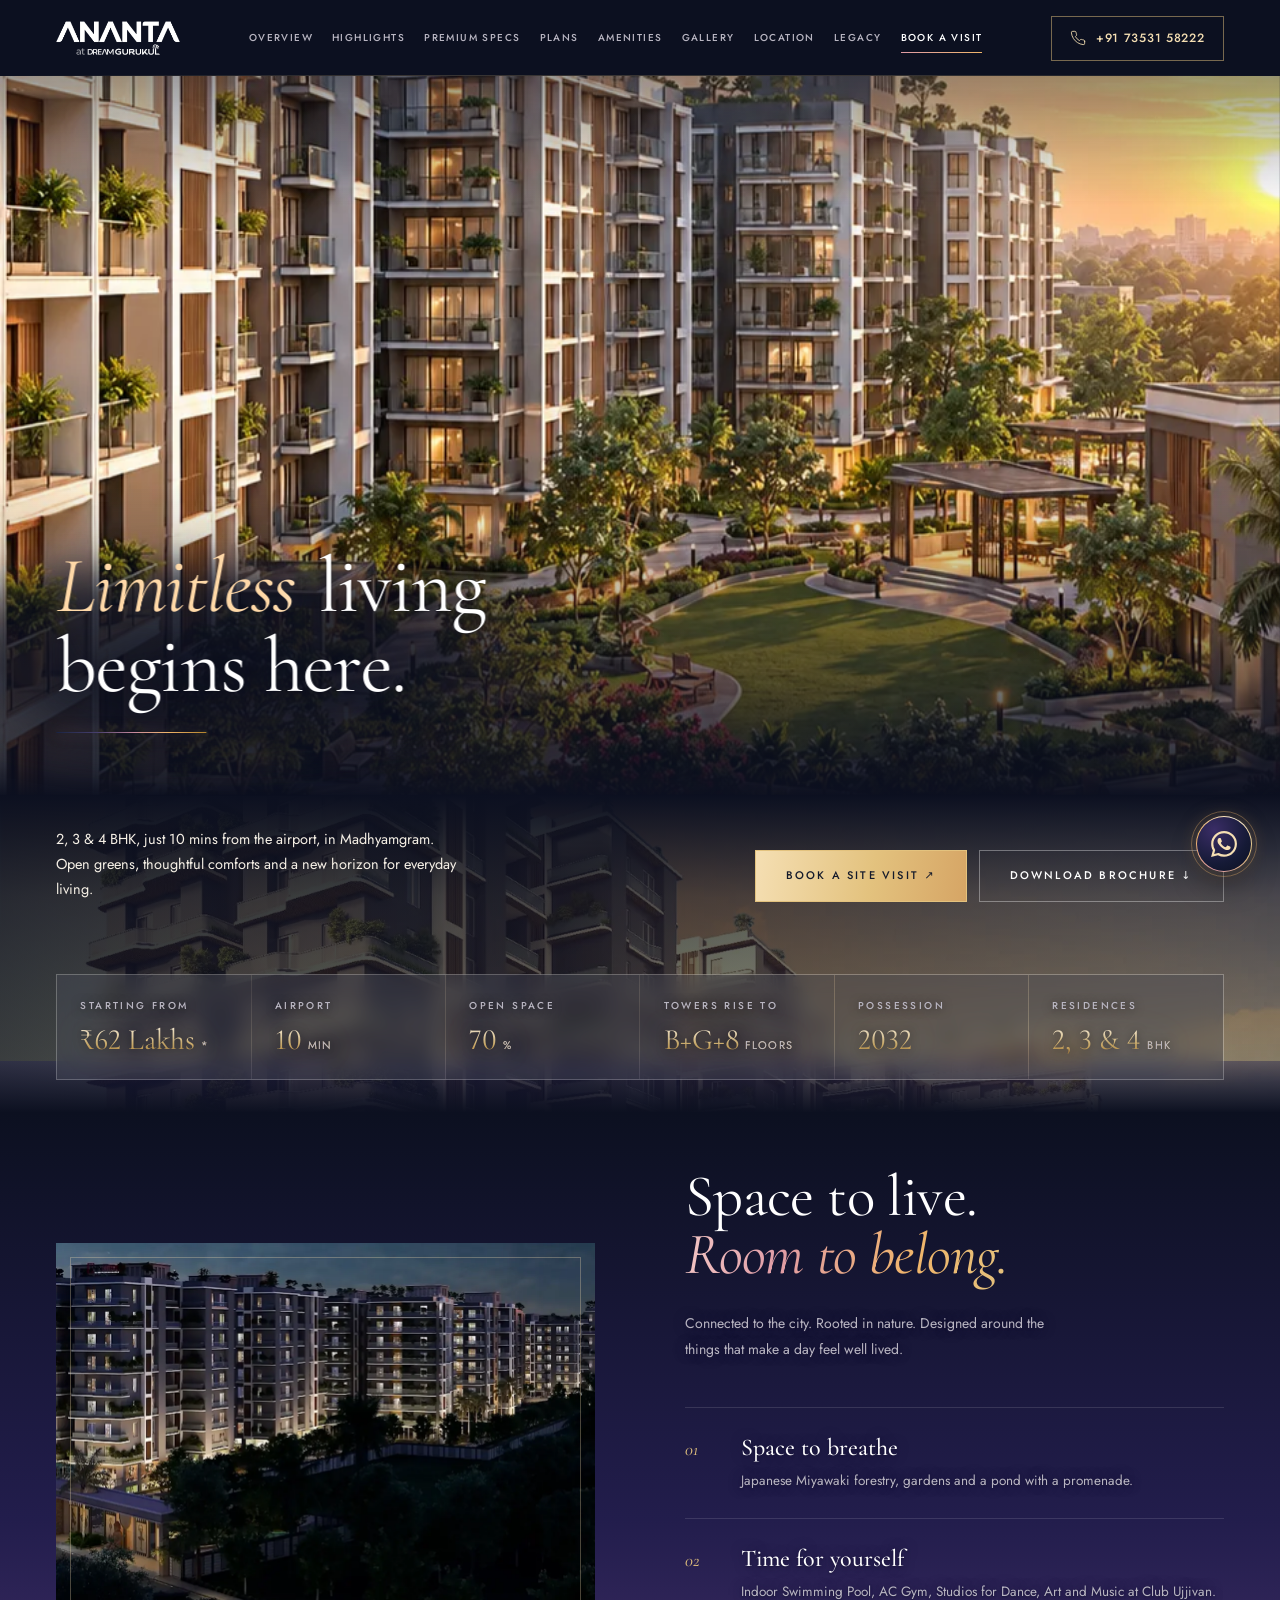
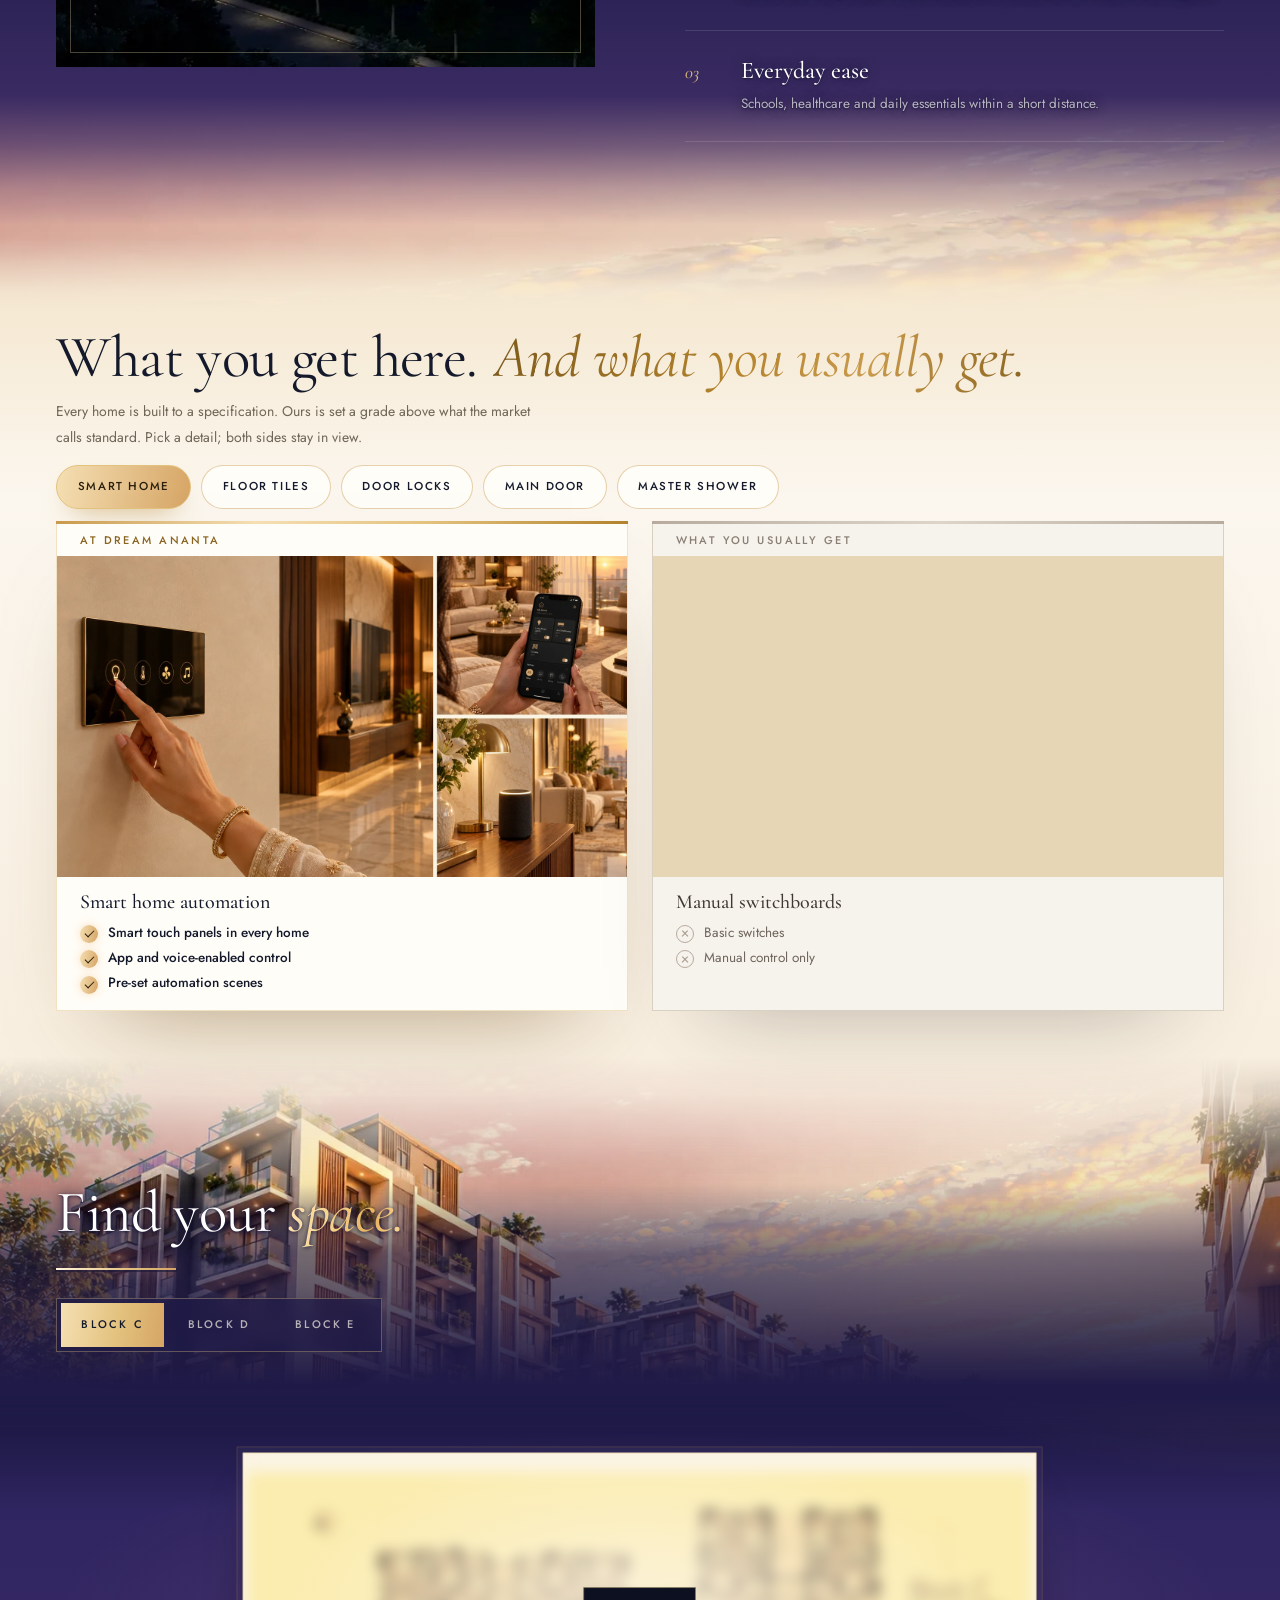
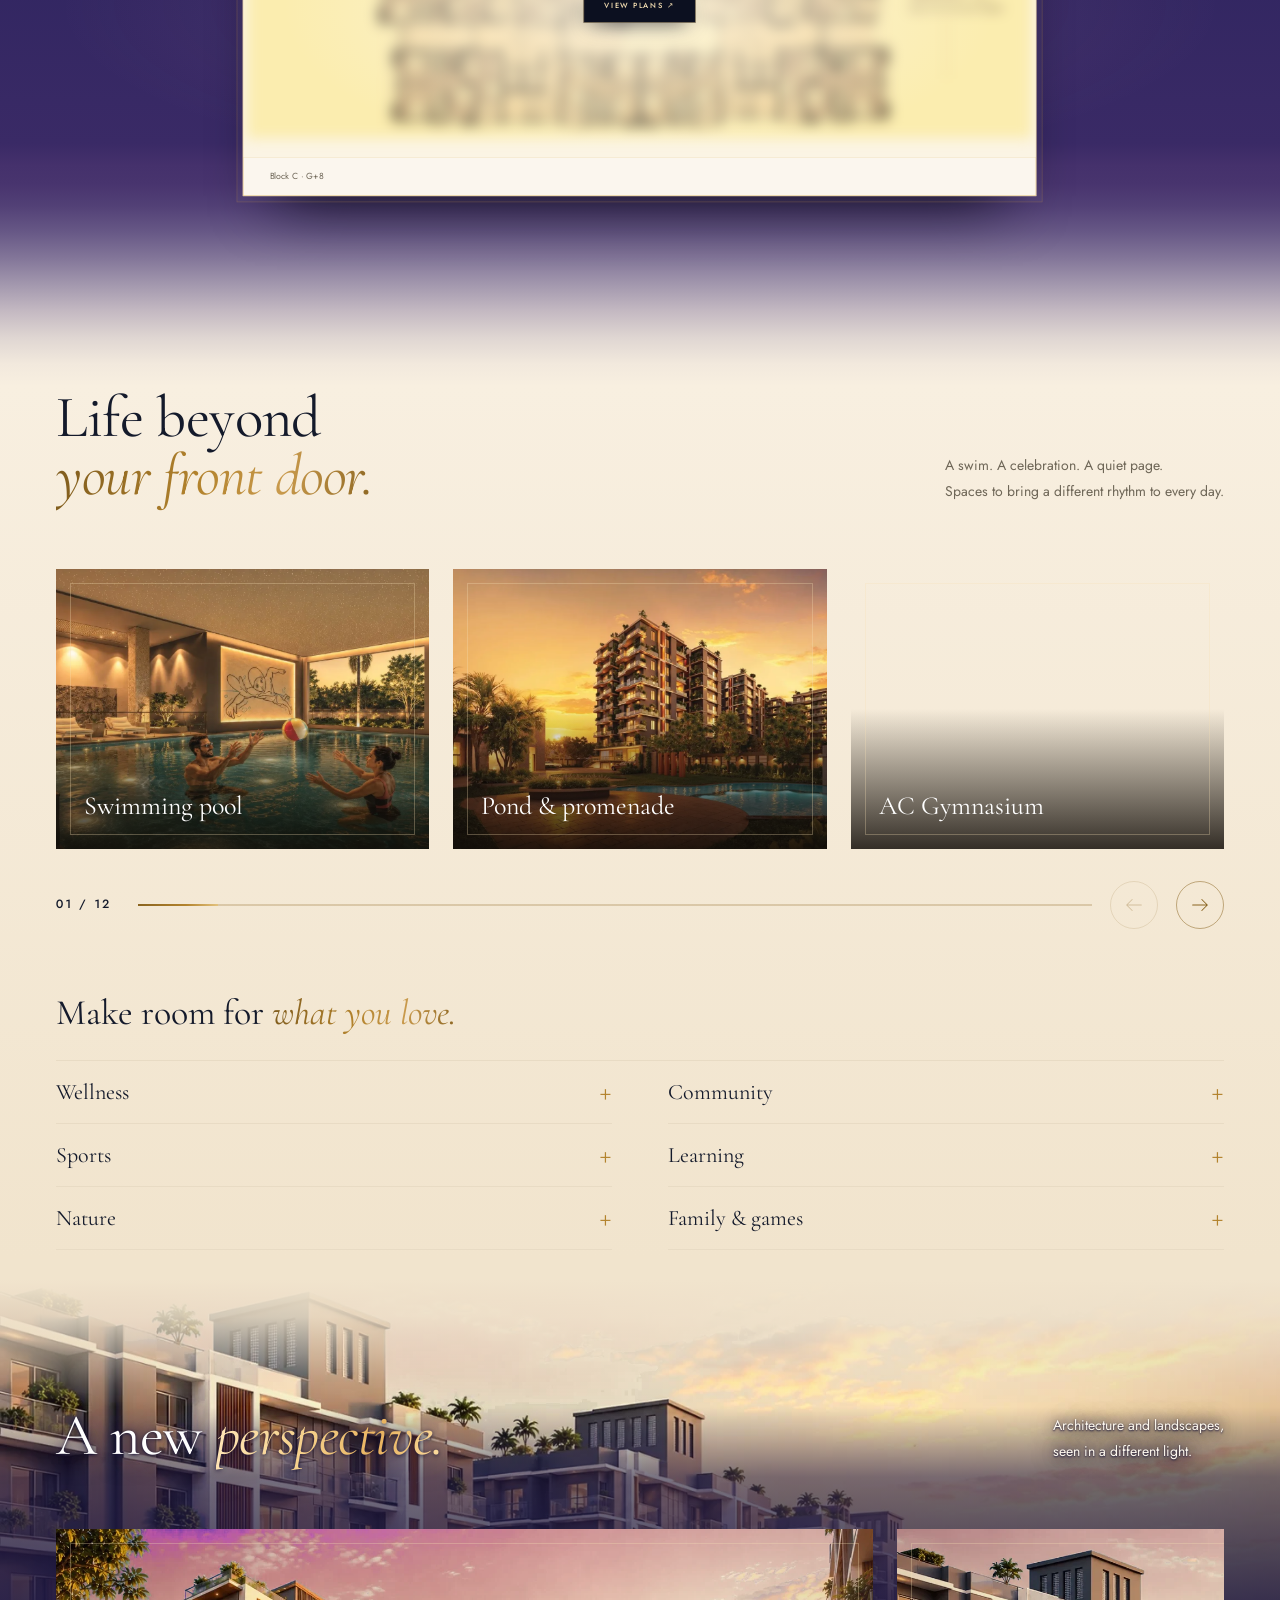
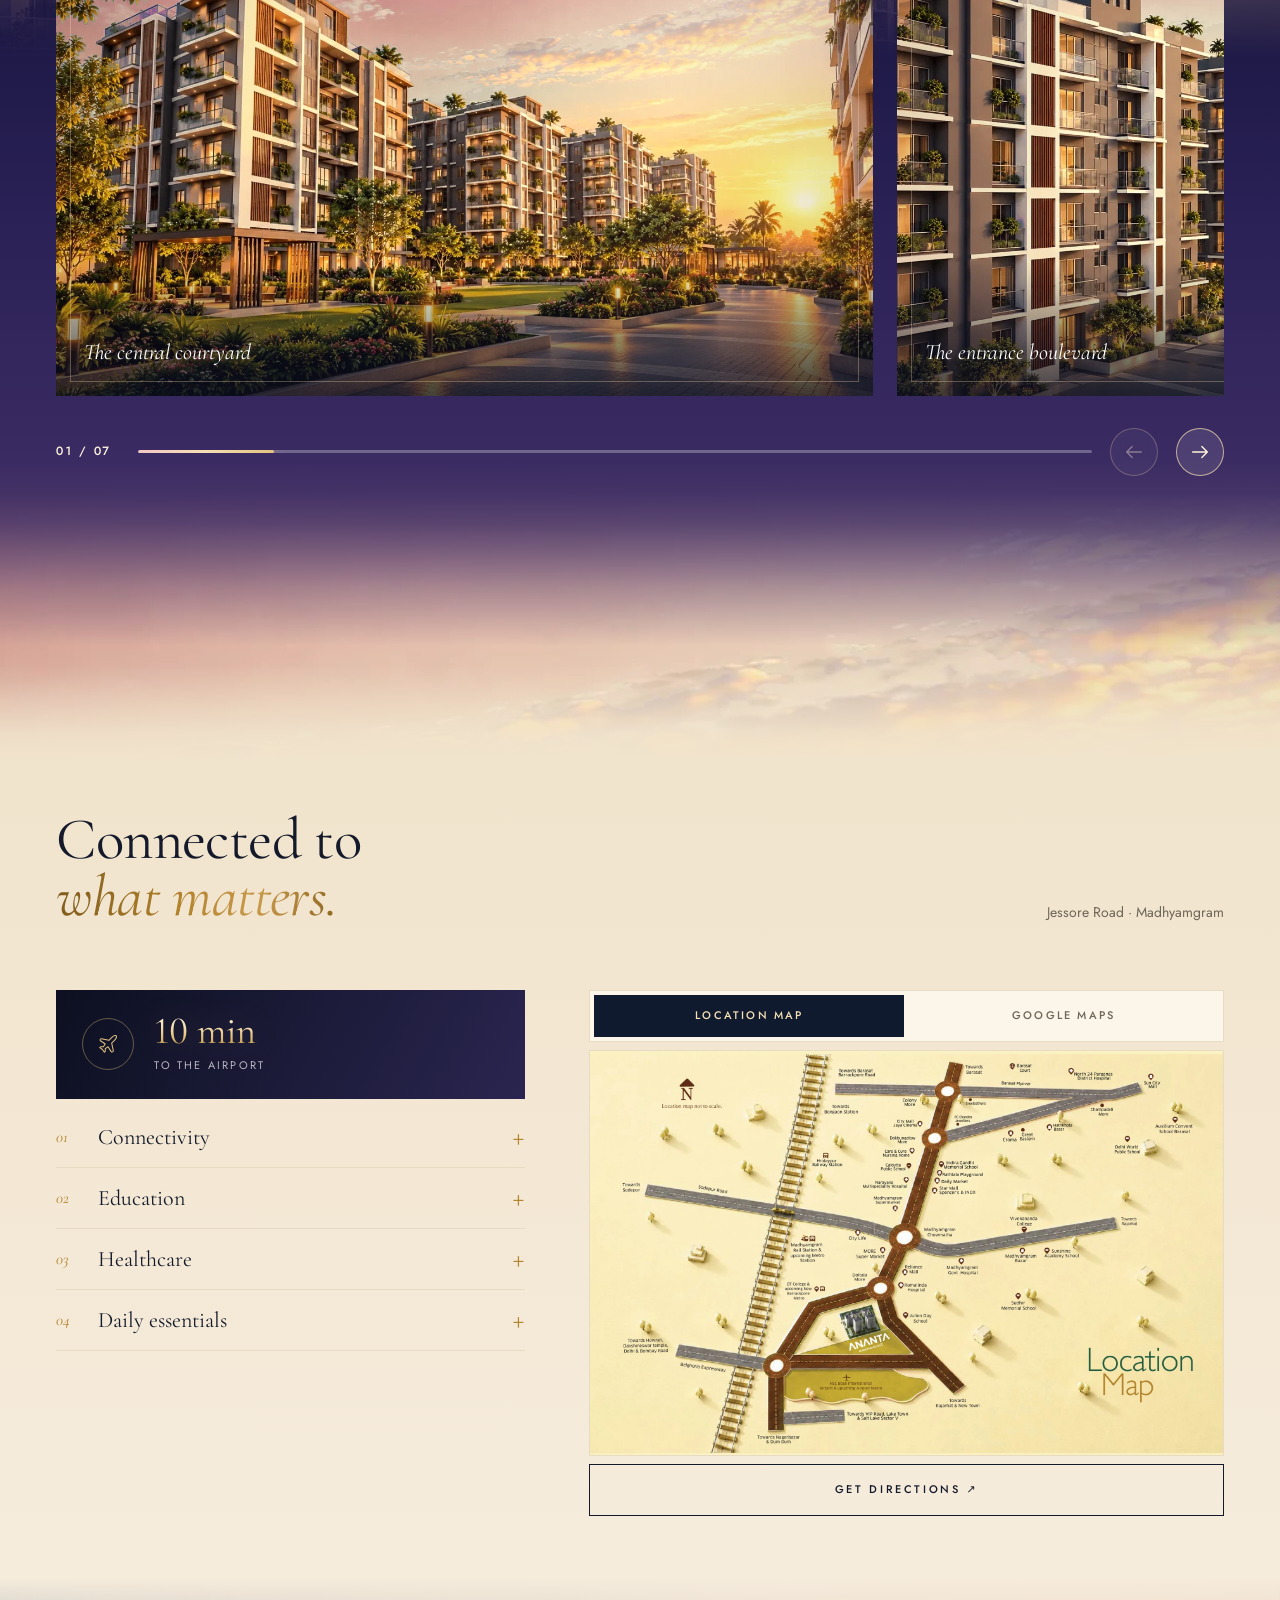
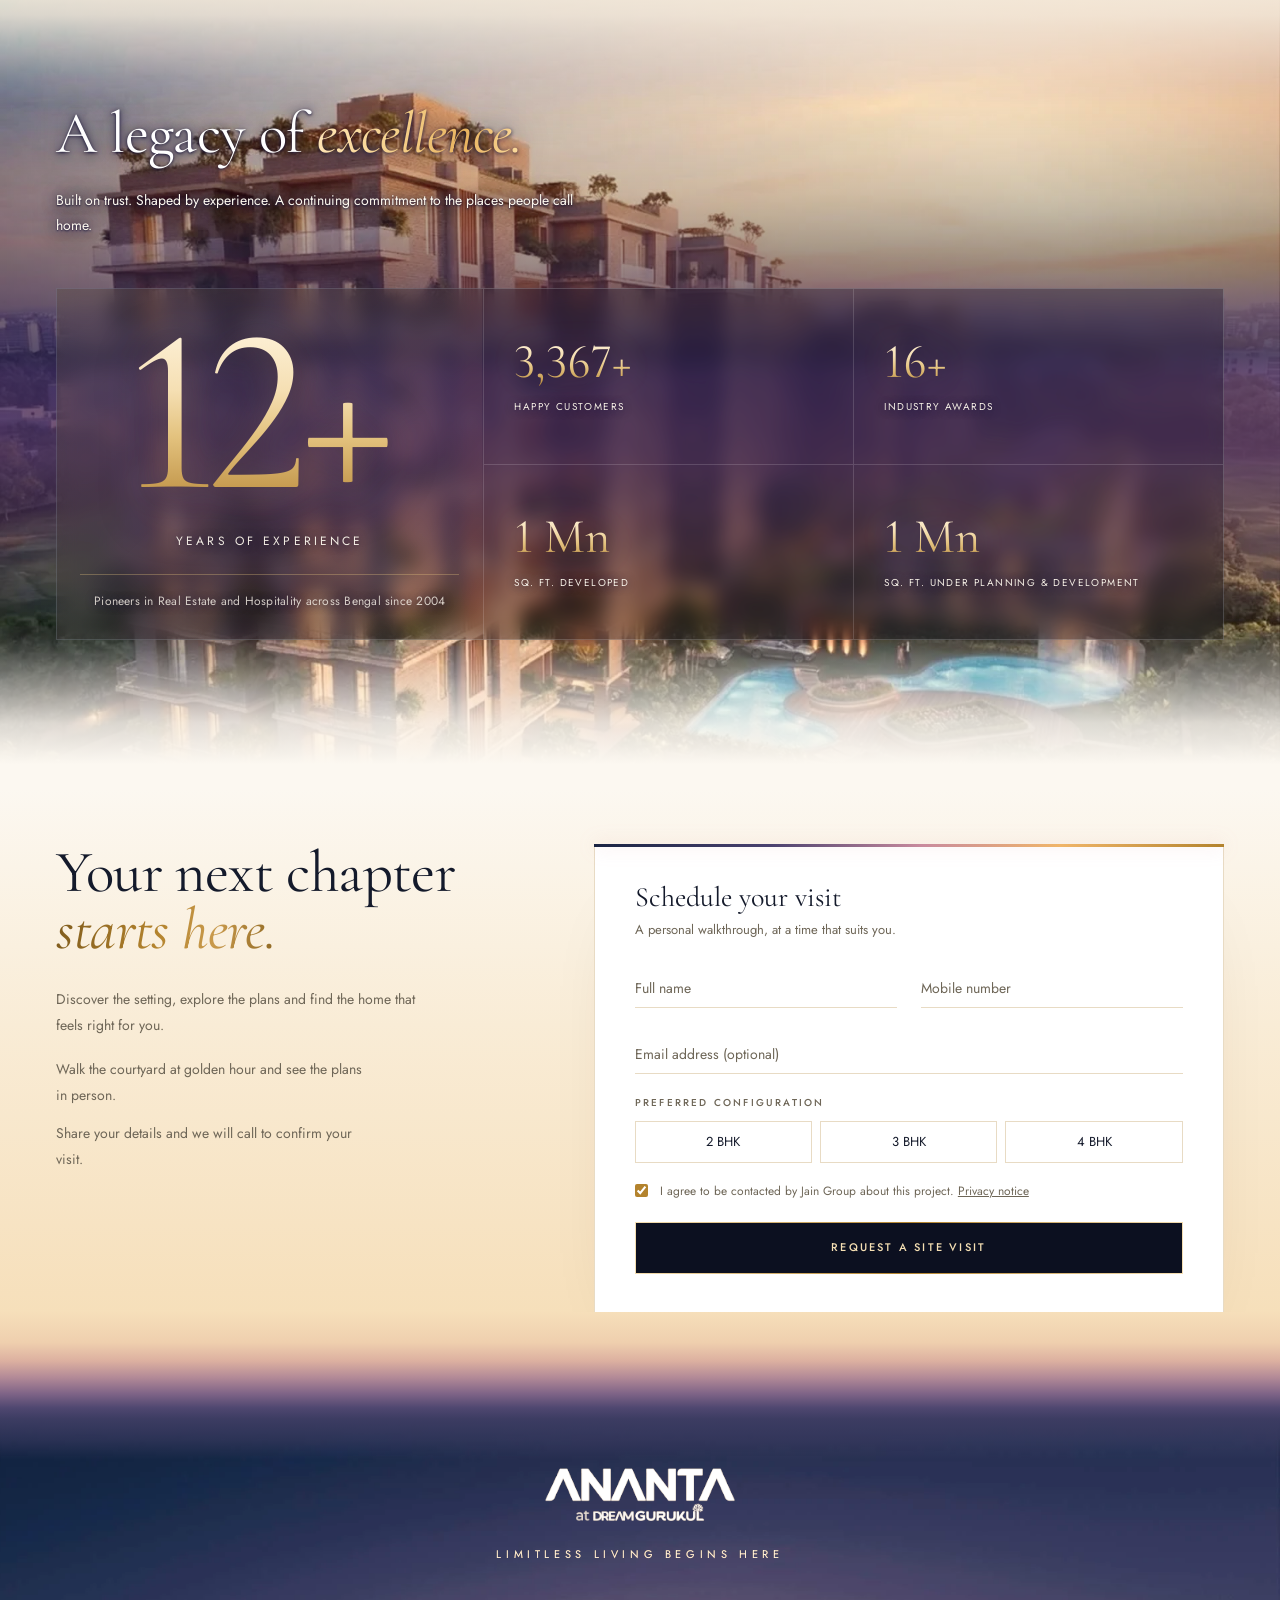
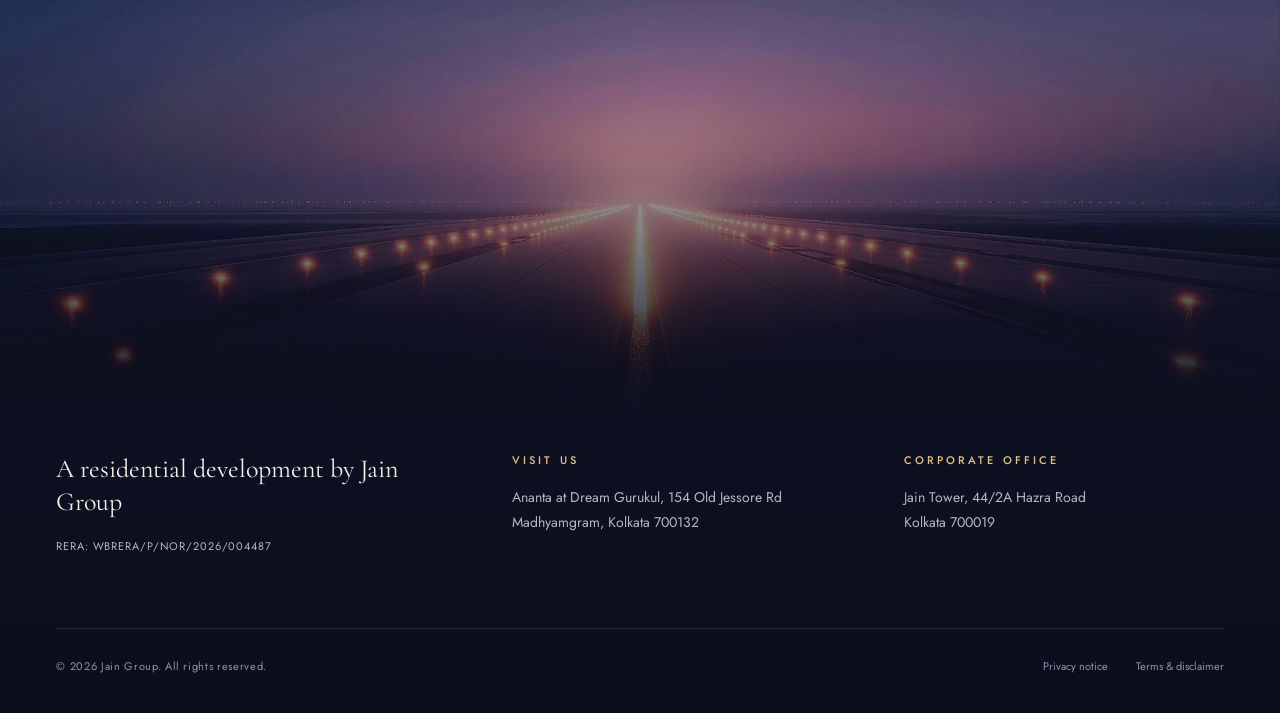
==== commit 63622e6b: "Details: photographs keep their full 16:9 shape; phones go back to the collapsible list Desktop: the" ====
--- a/index.html
+++ b/index.html
@@ -395,7 +395,7 @@
 <section class="overview section" id="overview" aria-label="Overview"><div class="container"><div class="section-intro"><div class="intro-copy"><p>2, 3 &amp; 4 BHK, just 10 mins from the airport, in Madhyamgram. Open greens, thoughtful comforts and a new horizon for everyday living.</p><div class="overview-actions"><a class="btn overview-visit" href="#enquiry">Book a site visit ↗</a><button class="btn btn-brochure" type="button" data-brochure>Download brochure ↓</button></div></div></div><div class="project-facts"><div><span>Starting from</span><strong>₹62 Lakhs<small>*</small></strong></div><div><span>Airport</span><strong>10<small>min</small></strong></div><div><span>Open space</span><strong>70<small>%</small></strong></div><div><span>Towers rise to</span><strong>B+G+8<small>floors</small></strong></div><div><span>Possession</span><strong>2032</strong></div><div><span>Residences</span><strong>2, 3 &amp; 4<small>BHK</small></strong></div></div></div></section>
 <section class="highlights section" id="highlights"><div class="container split"><figure class="portrait"><img src="assets/images/web/highlights-night.webp" alt="Dream Gurukul at night: lit residences above the gardens and the entrance gate" loading="lazy" decoding="async" width="1080" height="850"></figure><div class="highlights-copy"><p class="eyebrow">HIGHLIGHTS</p><h2>Space to live.<br><em>Room to belong.</em></h2><p class="body-copy">Connected to the city. Rooted in nature. Designed around the things that make a day feel well lived.</p><div class="highlight-list"><div><span>01</span><div><h3>Space to breathe</h3><p>Japanese Miyawaki forestry, gardens and a pond with a promenade.</p></div></div><div><span>02</span><div><h3>Time for yourself</h3><p>Indoor Swimming Pool, AC Gym, Studios for Dance, Art and Music at Club Ujjivan.</p></div></div><div><span>03</span><div><h3>Everyday ease</h3><p>Schools, healthcare and daily essentials within a short distance.</p></div></div></div></div></div></section>
 <section class="details-section section" id="details"><div class="container cmp-layout"><div class="details-head"><p class="eyebrow">THE ANANTA STANDARD</p><h2>What you get here.<br><em>And what you usually get.</em></h2><div class="horizon-rule"></div><p class="body-copy">Every home is built to a specification. Ours is set a grade above what the market calls standard. Pick a detail; both sides stay in view.</p></div>
-<div class="cmp-tabs" role="tablist" aria-label="Choose a detail to compare"><button type="button" role="tab" id="cmp-tab-0" aria-selected="true" aria-controls="cmp-board" tabindex="0" data-point="0" data-a-title="Smart home automation" data-u-title="Manual switchboards" data-a-short="Smart touch panels with app and voice control and preset scenes." data-u-short="A neat manual switchboard. Every light and fan switched by hand." data-a-src="assets/images/web/spec-smart-home.webp" data-u-src="assets/images/web/spec-usual-smart-home.webp">Smart home</button><button type="button" role="tab" id="cmp-tab-1" aria-selected="false" aria-controls="cmp-board" tabindex="-1" data-point="1" data-a-title="Large-format tiles" data-u-title="600 × 600 mm tiles" data-a-short="1800 × 1200 mm tiles for fewer joints and a seamless, continuous floor." data-u-short="Smaller tiles, well laid, with a grid of joints across the floor." data-a-src="assets/images/web/spec-tiles.webp" data-u-src="assets/images/web/spec-usual-tiles.webp">Floor tiles</button><button type="button" role="tab" id="cmp-tab-2" aria-selected="false" aria-controls="cmp-board" tabindex="-1" data-point="2" data-a-title="Smart digital locks" data-u-title="Key-based locks" data-a-short="Keyless entry with fingerprint access and an anti-theft alarm. No keys to carry." data-u-short="A conventional lock. Keys to carry, copy and keep track of." data-a-src="assets/images/web/spec-smart-locks.webp" data-u-src="assets/images/web/spec-usual-smart-locks.webp">Door locks</button><button type="button" role="tab" id="cmp-tab-3" aria-selected="false" aria-controls="cmp-board" tabindex="-1" data-point="3" data-a-title="Huge main door" data-u-title="Standard main door" data-a-short="Grand Arrival, Grander Arrival. A taller, ultra-wide main entrance door." data-u-short="A standard-height, standard-width door of average proportions." data-a-src="assets/images/web/spec-entrance.webp" data-u-src="assets/images/web/spec-usual-entrance.webp">Main door</button><button type="button" role="tab" id="cmp-tab-4" aria-selected="false" aria-controls="cmp-board" tabindex="-1" data-point="4" data-a-title="Body jet shower panel" data-u-title="Basic shower fittings" data-a-short="Body jets with rainfall and multi-flow settings in the master bathroom." data-u-short="An overhead shower and a hand shower. Functional, nothing more." data-a-src="assets/images/web/spec-shower.webp" data-u-src="assets/images/web/spec-usual-shower.webp">Master shower</button></div>
+<div class="cmp-tabs" role="tablist" aria-label="Choose a detail to compare"><button type="button" role="tab" id="cmp-tab-0" aria-selected="true" aria-controls="cmp-board" tabindex="0" data-point="0" data-a-title="Smart home automation" data-u-title="Manual switchboards" data-a-short="Smart touch panels with app and voice control and preset scenes." data-u-short="A neat manual switchboard. Every light and fan switched by hand." data-a-src="assets/images/web/spec-smart-home.webp" data-u-src="assets/images/web/spec-usual-smart-home.webp"><span class="cmp-tab-short">Smart home</span><span class="cmp-tab-long">Smart home automation</span><span class="cmp-tab-icon" aria-hidden="true"></span></button><button type="button" role="tab" id="cmp-tab-1" aria-selected="false" aria-controls="cmp-board" tabindex="-1" data-point="1" data-a-title="Large-format tiles" data-u-title="600 × 600 mm tiles" data-a-short="1800 × 1200 mm tiles for fewer joints and a seamless, continuous floor." data-u-short="Smaller tiles, well laid, with a grid of joints across the floor." data-a-src="assets/images/web/spec-tiles.webp" data-u-src="assets/images/web/spec-usual-tiles.webp"><span class="cmp-tab-short">Floor tiles</span><span class="cmp-tab-long">Large-format tiles</span><span class="cmp-tab-icon" aria-hidden="true"></span></button><button type="button" role="tab" id="cmp-tab-2" aria-selected="false" aria-controls="cmp-board" tabindex="-1" data-point="2" data-a-title="Smart digital locks" data-u-title="Key-based locks" data-a-short="Keyless entry with fingerprint access and an anti-theft alarm. No keys to carry." data-u-short="A conventional lock. Keys to carry, copy and keep track of." data-a-src="assets/images/web/spec-smart-locks.webp" data-u-src="assets/images/web/spec-usual-smart-locks.webp"><span class="cmp-tab-short">Door locks</span><span class="cmp-tab-long">Smart digital locks</span><span class="cmp-tab-icon" aria-hidden="true"></span></button><button type="button" role="tab" id="cmp-tab-3" aria-selected="false" aria-controls="cmp-board" tabindex="-1" data-point="3" data-a-title="Huge main door" data-u-title="Standard main door" data-a-short="Grand Arrival, Grander Arrival. A taller, ultra-wide main entrance door." data-u-short="A standard-height, standard-width door of average proportions." data-a-src="assets/images/web/spec-entrance.webp" data-u-src="assets/images/web/spec-usual-entrance.webp"><span class="cmp-tab-short">Main door</span><span class="cmp-tab-long">Huge main door</span><span class="cmp-tab-icon" aria-hidden="true"></span></button><button type="button" role="tab" id="cmp-tab-4" aria-selected="false" aria-controls="cmp-board" tabindex="-1" data-point="4" data-a-title="Body jet shower panel" data-u-title="Basic shower fittings" data-a-short="Body jets with rainfall and multi-flow settings in the master bathroom." data-u-short="An overhead shower and a hand shower. Functional, nothing more." data-a-src="assets/images/web/spec-shower.webp" data-u-src="assets/images/web/spec-usual-shower.webp"><span class="cmp-tab-short">Master shower</span><span class="cmp-tab-long">Body jet shower panel</span><span class="cmp-tab-icon" aria-hidden="true"></span></button></div>
 <div class="cmp-board" id="cmp-board" role="tabpanel" aria-labelledby="cmp-tab-0">
 <article class="cmp-side cmp-side-ananta"><p class="cmp-side-label">At Dream Ananta</p><div class="cmp-photo"><img class="cmp-shot is-on" data-point="0" src="assets/images/web/spec-smart-home.webp" alt="Smart touch panels, a phone app and a smart speaker, from the Ananta brochure" width="1600" height="900" loading="lazy" decoding="async"><img class="cmp-shot" data-point="1" src="assets/images/web/spec-tiles.webp" alt="Large-format tile floors in a sunlit living room, from the Ananta brochure" width="1600" height="900" loading="lazy" decoding="async"><img class="cmp-shot" data-point="2" src="assets/images/web/spec-smart-locks.webp" alt="Smart digital locks with fingerprint access, from the Ananta brochure" width="1600" height="900" loading="lazy" decoding="async"><img class="cmp-shot" data-point="3" src="assets/images/web/spec-entrance.webp" alt="A family stepping through the tall, wide Ananta entrance door" width="1600" height="900" loading="lazy" decoding="async"><img class="cmp-shot" data-point="4" src="assets/images/web/spec-shower.webp" alt="Body jet shower panel in a master bathroom, from the Ananta brochure" width="1600" height="900" loading="lazy" decoding="async"><button type="button" class="cmp-zoom" data-image="assets/images/web/spec-smart-home.webp" data-caption="Smart home automation · At Dream Ananta" aria-label="Enlarge the Dream Ananta photograph"></button></div><div class="cmp-text"><h3 class="cmp-title" data-title>Smart home automation</h3><p class="cmp-short" data-short>Smart touch panels with app and voice control and preset scenes.</p><ul class="cmp-points" data-point="0"><li><span class="cmp-mark" aria-hidden="true"></span>Smart touch panels in every home</li><li><span class="cmp-mark" aria-hidden="true"></span>App and voice-enabled control</li><li><span class="cmp-mark" aria-hidden="true"></span>Pre-set automation scenes</li></ul><ul class="cmp-points" data-point="1" hidden><li><span class="cmp-mark" aria-hidden="true"></span>1800 × 1200 mm large-format tiles</li><li><span class="cmp-mark" aria-hidden="true"></span>Seamless finish with fewer joints</li><li><span class="cmp-mark" aria-hidden="true"></span>Hotel-inspired, easier to maintain</li></ul><ul class="cmp-points" data-point="2" hidden><li><span class="cmp-mark" aria-hidden="true"></span>Smart digital locks</li><li><span class="cmp-mark" aria-hidden="true"></span>Fingerprint access, no keys to carry</li><li><span class="cmp-mark" aria-hidden="true"></span>Anti-theft alarm</li></ul><ul class="cmp-points" data-point="3" hidden><li><span class="cmp-mark" aria-hidden="true"></span>Taller, extra-wide entrance doors</li><li><span class="cmp-mark" aria-hidden="true"></span>Stronger presence, easier furniture moves</li><li><span class="cmp-mark" aria-hidden="true"></span>Wheelchair and double-stretcher access</li></ul><ul class="cmp-points" data-point="4" hidden><li><span class="cmp-mark" aria-hidden="true"></span>Body jets and shower panel</li><li><span class="cmp-mark" aria-hidden="true"></span>Rainfall and multi-flow system</li><li><span class="cmp-mark" aria-hidden="true"></span>Spa-inspired bathing every day</li></ul></div></article>
 <article class="cmp-side cmp-side-usual"><p class="cmp-side-label">What you usually get</p><div class="cmp-photo"><img class="cmp-shot is-on" data-point="0" src="assets/images/web/spec-usual-smart-home.webp" alt="A standard white modular switchboard with manual rocker switches" width="1600" height="900" loading="lazy" decoding="async"><img class="cmp-shot" data-point="1" src="assets/images/web/spec-usual-tiles.webp" alt="A standard living room floor of 600 by 600 mm tiles with a grid of joints" width="1600" height="900" loading="lazy" decoding="async"><img class="cmp-shot" data-point="2" src="assets/images/web/spec-usual-smart-locks.webp" alt="A standard stainless-steel lever lock with a key in the keyhole" width="1600" height="900" loading="lazy" decoding="async"><img class="cmp-shot" data-point="3" src="assets/images/web/spec-usual-entrance.webp" alt="A man standing beside a standard-height apartment door, his head close to the top of the frame" width="1600" height="900" loading="lazy" decoding="async"><img class="cmp-shot" data-point="4" src="assets/images/web/spec-usual-shower.webp" alt="A standard overhead shower with a hand shower on a rail" width="1600" height="900" loading="lazy" decoding="async"><button type="button" class="cmp-zoom" data-image="assets/images/web/spec-usual-smart-home.webp" data-caption="Manual switchboards · What you usually get" aria-label="Enlarge the conventional photograph"></button></div><div class="cmp-text"><h3 class="cmp-title" data-title>Manual switchboards</h3><p class="cmp-short" data-short>A neat manual switchboard. Every light and fan switched by hand.</p><ul class="cmp-points" data-point="0"><li><span class="cmp-mark" aria-hidden="true"></span>Basic switches</li><li><span class="cmp-mark" aria-hidden="true"></span>Manual control only</li></ul><ul class="cmp-points" data-point="1" hidden><li><span class="cmp-mark" aria-hidden="true"></span>600 × 600 mm tiles</li><li><span class="cmp-mark" aria-hidden="true"></span>Multiple joints</li><li><span class="cmp-mark" aria-hidden="true"></span>Broken visual flow</li></ul><ul class="cmp-points" data-point="2" hidden><li><span class="cmp-mark" aria-hidden="true"></span>Conventional key-based locks</li><li><span class="cmp-mark" aria-hidden="true"></span>Keys to carry and copy</li></ul><ul class="cmp-points" data-point="3" hidden><li><span class="cmp-mark" aria-hidden="true"></span>Standard-height doors</li><li><span class="cmp-mark" aria-hidden="true"></span>Average proportions</li></ul><ul class="cmp-points" data-point="4" hidden><li><span class="cmp-mark" aria-hidden="true"></span>Basic shower fittings</li><li><span class="cmp-mark" aria-hidden="true"></span>Functional setup</li></ul></div></article>
--- a/assets/css/compare.css
+++ b/assets/css/compare.css
@@ -1,6 +1,7 @@
 /* Ananta Standard: a row of detail tabs, then two cards always in view. Left, At Dream Ananta in gold with ticks;
    right, What you usually get in quiet grey with crosses. Each card has its own photograph, title, line and list.
-   Choosing a detail changes both cards together. Nothing is hidden and there is nothing to switch. */
+   Choosing a detail changes both cards together. Nothing is hidden and there is nothing to switch.
+   Phones: the tabs become a collapsible list and the two cards open right under the chosen point. */
 
 /* ---- the detail tabs */
 .cmp-tabs{display:flex;flex-wrap:wrap;gap:10px;margin:clamp(16px,1.5vw,24px) 0 clamp(12px,1.2vw,18px)}
@@ -8,27 +9,29 @@
 .cmp-tabs [role="tab"]:hover{border-color:#c99a4c;background:#f6e6c666}
 .cmp-tabs [role="tab"][aria-selected="true"]{background:linear-gradient(100deg,#f5dfb3,#d6a565);border-color:#e3c27e;color:#2a1f0c;box-shadow:0 12px 28px -16px #b3832d}
 .cmp-tabs [role="tab"]:focus-visible{outline:2px solid var(--gold-deep);outline-offset:3px}
+.cmp-tab-long,.cmp-tab-icon{display:none}
 
 /* ---- the two cards */
-.cmp-board{display:grid;grid-template-columns:minmax(0,1.38fr) minmax(0,1fr);gap:clamp(16px,1.8vw,30px);align-items:stretch}
+.cmp-board{display:grid;grid-template-columns:1fr 1fr;gap:clamp(16px,1.8vw,30px);align-items:stretch}
 .cmp-side{position:relative;display:flex;flex-direction:column;min-width:0;background:#fffdf8;border:1px solid #e3c27e73;box-shadow:0 50px 90px -56px #6b4a1a8c}
 .cmp-side::before{content:'';position:absolute;left:-1px;right:-1px;top:-1px;height:3px;background:linear-gradient(90deg,#c99a4c,#f5dfb3 35%,#e3c27e 65%,#b3832d)}
 .cmp-side-usual{background:#f6f2ec;border-color:#d9d0c4;box-shadow:0 50px 90px -60px #3f383266}
 .cmp-side-usual::before{background:linear-gradient(90deg,#b8ab9e,#ddd5ca 50%,#b8ab9e)}
-.cmp-side-label{margin:0;padding:clamp(11px,.9vw,14px) clamp(18px,1.8vw,28px) clamp(9px,.8vw,12px);font:500 11px/1.3 var(--sans);letter-spacing:.22em;text-transform:uppercase;color:var(--gold-deep)}
+.cmp-side-label{margin:0;padding:clamp(10px,.85vw,13px) clamp(18px,1.8vw,28px) clamp(8px,.7vw,11px);font:500 11px/1.3 var(--sans);letter-spacing:.22em;text-transform:uppercase;color:var(--gold-deep)}
 .cmp-side-usual .cmp-side-label{color:#8a7f74}
-.cmp-photo{position:relative;height:clamp(200px,19.5vw,320px);overflow:hidden;background:#e8d6b3}
+/* photographs keep their true 16:9 shape; nothing is cropped away */
+.cmp-photo{position:relative;aspect-ratio:16/9;overflow:hidden;background:#e8d6b3}
 .cmp-side-usual .cmp-photo{filter:saturate(.92)}
 .cmp-shot{position:absolute;inset:0;width:100%;height:100%;max-width:none;object-fit:cover;opacity:0;transform:scale(1.04);transition:opacity .7s var(--ease),transform 1.6s var(--ease)}
 .cmp-shot.is-on{opacity:1;transform:none}
 .cmp-zoom{position:absolute;inset:0;z-index:2;padding:0;border:0;background:transparent;cursor:zoom-in}
 .cmp-zoom:focus-visible{outline:3px solid var(--gold-deep);outline-offset:-3px}
-.cmp-text{flex:1 1 auto;padding:clamp(14px,1.2vw,20px) clamp(18px,1.8vw,28px) clamp(16px,1.4vw,22px)}
+.cmp-text{flex:1 1 auto;padding:clamp(12px,1.1vw,18px) clamp(18px,1.8vw,28px) clamp(14px,1.3vw,20px)}
 .cmp-title{margin:0;font:500 clamp(20px,1.5vw,26px)/1.15 var(--serif);color:var(--ink)}
 .cmp-side-usual .cmp-title{color:#3f3832}
-.cmp-short{margin:5px 0 11px;font-size:clamp(13px,.86vw,15px);line-height:1.5;color:var(--muted)}
+.cmp-short{margin:5px 0 10px;font-size:clamp(13px,.86vw,15px);line-height:1.5;color:var(--muted)}
 .cmp-side-usual .cmp-short{color:#7a6f66}
-.cmp-points{list-style:none;margin:0;padding:0;display:flex;flex-direction:column;gap:7px;min-height:calc(3 * 1.4em + 14px)}
+.cmp-points{list-style:none;margin:0;padding:0;display:flex;flex-direction:column;gap:6px}
 .cmp-points li{display:flex;align-items:flex-start;gap:10px;font-size:clamp(13.5px,.9vw,15.5px);line-height:1.4}
 .cmp-mark{position:relative;flex:none;display:grid;place-items:center;width:18px;height:18px;margin-top:.1em;border-radius:50%}
 .cmp-side-ananta .cmp-points li{color:var(--ink);font-weight:500}
@@ -45,38 +48,72 @@
 .is-swapping .cmp-text{animation:cmp-rise .45s var(--ease) both}
 @media (prefers-reduced-motion:reduce){.is-swapping .cmp-text{animation:none}.cmp-shot{transition:opacity .3s linear;transform:none}}
 
-/* ---- desktop: the section stays inside one screen */
-@media (min-width:1001px){
-  .section.details-section{padding-bottom:clamp(30px,3vw,48px)}
-  .details-section .details-head .body-copy{max-width:60ch;margin-top:12px}
-}
-/* short laptop screens: tighter still, so the whole comparison is on screen without scrolling */
-@media (min-width:1001px) and (max-height:820px){
-  .cmp-tabs{margin:12px 0 10px}
-  .cmp-tabs [role="tab"]{min-height:40px}
-  .cmp-side-label{padding:9px 20px 7px}
-  .cmp-photo{height:clamp(190px,17vw,236px)}
-  .cmp-text{padding:12px 20px 14px}
-  .cmp-title{font-size:20px}
-  .cmp-short{margin:4px 0 9px;font-size:13px}
-  .cmp-points{gap:5px;min-height:calc(3 * 1.35em + 10px)}
-  .cmp-points li{font-size:13.5px;line-height:1.35}
-  .section.details-section{padding-bottom:22px}
-}
-/* ---- phones and tablets: tabs wrap, the two cards stack, Ananta first */
-@media (max-width:1000px){
-  .cmp-tabs{gap:8px;margin:20px 0 16px}
-  .cmp-tabs [role="tab"]{min-height:42px;padding:0 15px;font-size:11px;letter-spacing:.12em}
-  .cmp-board{grid-template-columns:1fr;gap:16px}
-  .cmp-photo{height:auto;aspect-ratio:16/9}
-  .cmp-side-usual .cmp-photo{aspect-ratio:2/1}
-  .cmp-text{padding:16px 18px 18px}
-  .cmp-title{font-size:22px}
-  .cmp-short{font-size:14px}
-  .cmp-points{min-height:0;gap:7px}
-  .cmp-points li{font-size:14.5px}
-}
-
 /* the intro keeps its dark ink on this light section */
 .details-section .details-head h2{color:var(--ink)}
 .details-section .details-head .body-copy{color:var(--muted)}
+
+/* ---- desktop: the section stays inside one screen */
+@media (min-width:1001px){
+  .section.details-section{padding-bottom:clamp(28px,2.8vw,44px)}
+  .details-section .details-head .body-copy{max-width:60ch;margin-top:12px}
+}
+/* short laptop screens: the one-line description steps aside so the photographs and lists stay on screen */
+@media (min-width:1001px) and (max-height:900px){
+  .cmp-short{display:none}
+  .cmp-title{margin-bottom:10px}
+  .cmp-tabs{margin:14px 0 12px}
+  .section.details-section{padding-bottom:24px}
+}
+/* shorter still (768px laptops): the heading alone introduces the cards, which sit a little narrower so their
+   photographs keep their full shape and still end above the fold */
+@media (min-width:1001px) and (max-height:800px){
+  .details-section .details-head .body-copy{display:none}
+  .cmp-tabs{margin:12px 0 10px}
+  .cmp-tabs [role="tab"]{min-height:40px}
+  .cmp-board{max-width:1120px;margin-inline:auto}
+  .cmp-side-label{padding:8px 20px 6px}
+  .cmp-text{padding:10px 20px 12px}
+  .cmp-title{font-size:20px;margin-bottom:8px}
+  .cmp-points{gap:4px}
+  .cmp-points li{font-size:13.5px;line-height:1.35}
+  .section.details-section{padding-bottom:18px}
+}
+
+/* ---- phones and tablets: a collapsible list; the two cards open right under the chosen point */
+@media (max-width:1000px){
+  .cmp-tabs{position:relative;flex-direction:column;flex-wrap:nowrap;gap:0;margin:22px 0 0;padding:4px 0;background:#fffdf8;border:1px solid #e3c27e73;box-shadow:0 50px 90px -56px #6b4a1a8c}
+  .cmp-tabs::before,.cmp-tabs::after{content:'';position:absolute;left:-1px;right:-1px;height:3px;background:linear-gradient(90deg,#c99a4c,#f5dfb3 35%,#e3c27e 65%,#b3832d)}
+  .cmp-tabs::before{top:-1px}
+  .cmp-tabs::after{bottom:-1px}
+  .cmp-tabs [role="tab"]{display:grid;grid-template-columns:minmax(0,1fr) auto;align-items:center;gap:14px;width:100%;min-height:58px;padding:17px 20px;border:0;border-radius:0;background:none;color:var(--ink);font:500 clamp(20px,5.6vw,25px)/1.15 var(--serif);letter-spacing:0;text-transform:none;text-align:left;box-shadow:none;transition:background .5s var(--ease),color .4s var(--ease)}
+  .cmp-tabs [role="tab"]+[role="tab"],.cmp-tabs .cmp-board+[role="tab"]{border-top:1px solid #c99a4c40}
+  .cmp-tabs [role="tab"]:hover{background:none;border-color:#c99a4c40}
+  .cmp-tabs [role="tab"][aria-selected="true"]{background:none;box-shadow:none;color:var(--ink)}
+  .cmp-tabs [role="tab"].is-open{background:linear-gradient(90deg,#f6e6c699,#f6e6c600 85%);color:var(--gold-deep)}
+  .cmp-tab-short{display:none}
+  .cmp-tab-long{display:block}
+  .cmp-tab-icon{position:relative;display:block;width:34px;height:34px;border:1px solid #c99a4c99;border-radius:50%;color:var(--gold-deep);transition:transform .5s var(--ease),background .4s var(--ease),border-color .4s var(--ease)}
+  .cmp-tab-icon::before,.cmp-tab-icon::after{content:'';position:absolute;left:50%;top:50%;width:14px;height:1.5px;margin:-.75px 0 0 -7px;background:currentColor;border-radius:1px}
+  .cmp-tab-icon::after{transform:rotate(90deg)}
+  .cmp-tabs [role="tab"].is-open .cmp-tab-icon{transform:rotate(45deg);background:linear-gradient(100deg,#f5dfb3,#d6a565);border-color:#e3c27e;color:var(--ink)}
+  /* the cards inside the list */
+  .cmp-board{display:block;padding:2px 20px 18px}
+  .cmp-side{border:0;box-shadow:none;background:none}
+  .cmp-side::before{content:none}
+  .cmp-side-label{padding:0 0 8px;font-size:10.5px}
+  .cmp-side-ananta .cmp-photo{aspect-ratio:16/9;box-shadow:0 18px 30px -22px #6b4a1a99}
+  .cmp-text{padding:12px 0 0}
+  .cmp-title{font-size:21px}
+  .cmp-side-ananta .cmp-title{display:none}
+  .cmp-short{margin:0 0 10px;font-size:14px}
+  .cmp-points{gap:6px}
+  .cmp-points li{font-size:14.5px}
+  /* what you usually get: photograph beside its text, in a quiet grey block */
+  .cmp-side-usual{display:grid;grid-template-columns:40% minmax(0,1fr);column-gap:14px;margin-top:16px;padding:12px 14px 14px;background:linear-gradient(180deg,#ebe6df99,#ebe6df1a);border-top:2px solid #c9c0b5}
+  .cmp-side-usual .cmp-side-label{grid-column:1 / -1}
+  .cmp-side-usual .cmp-photo{aspect-ratio:4/3;align-self:start}
+  .cmp-side-usual .cmp-text{padding:0}
+  .cmp-side-usual .cmp-title{font-size:17px}
+  .cmp-side-usual .cmp-short{display:none}
+  .cmp-side-usual .cmp-points li{font-size:13.5px}
+}
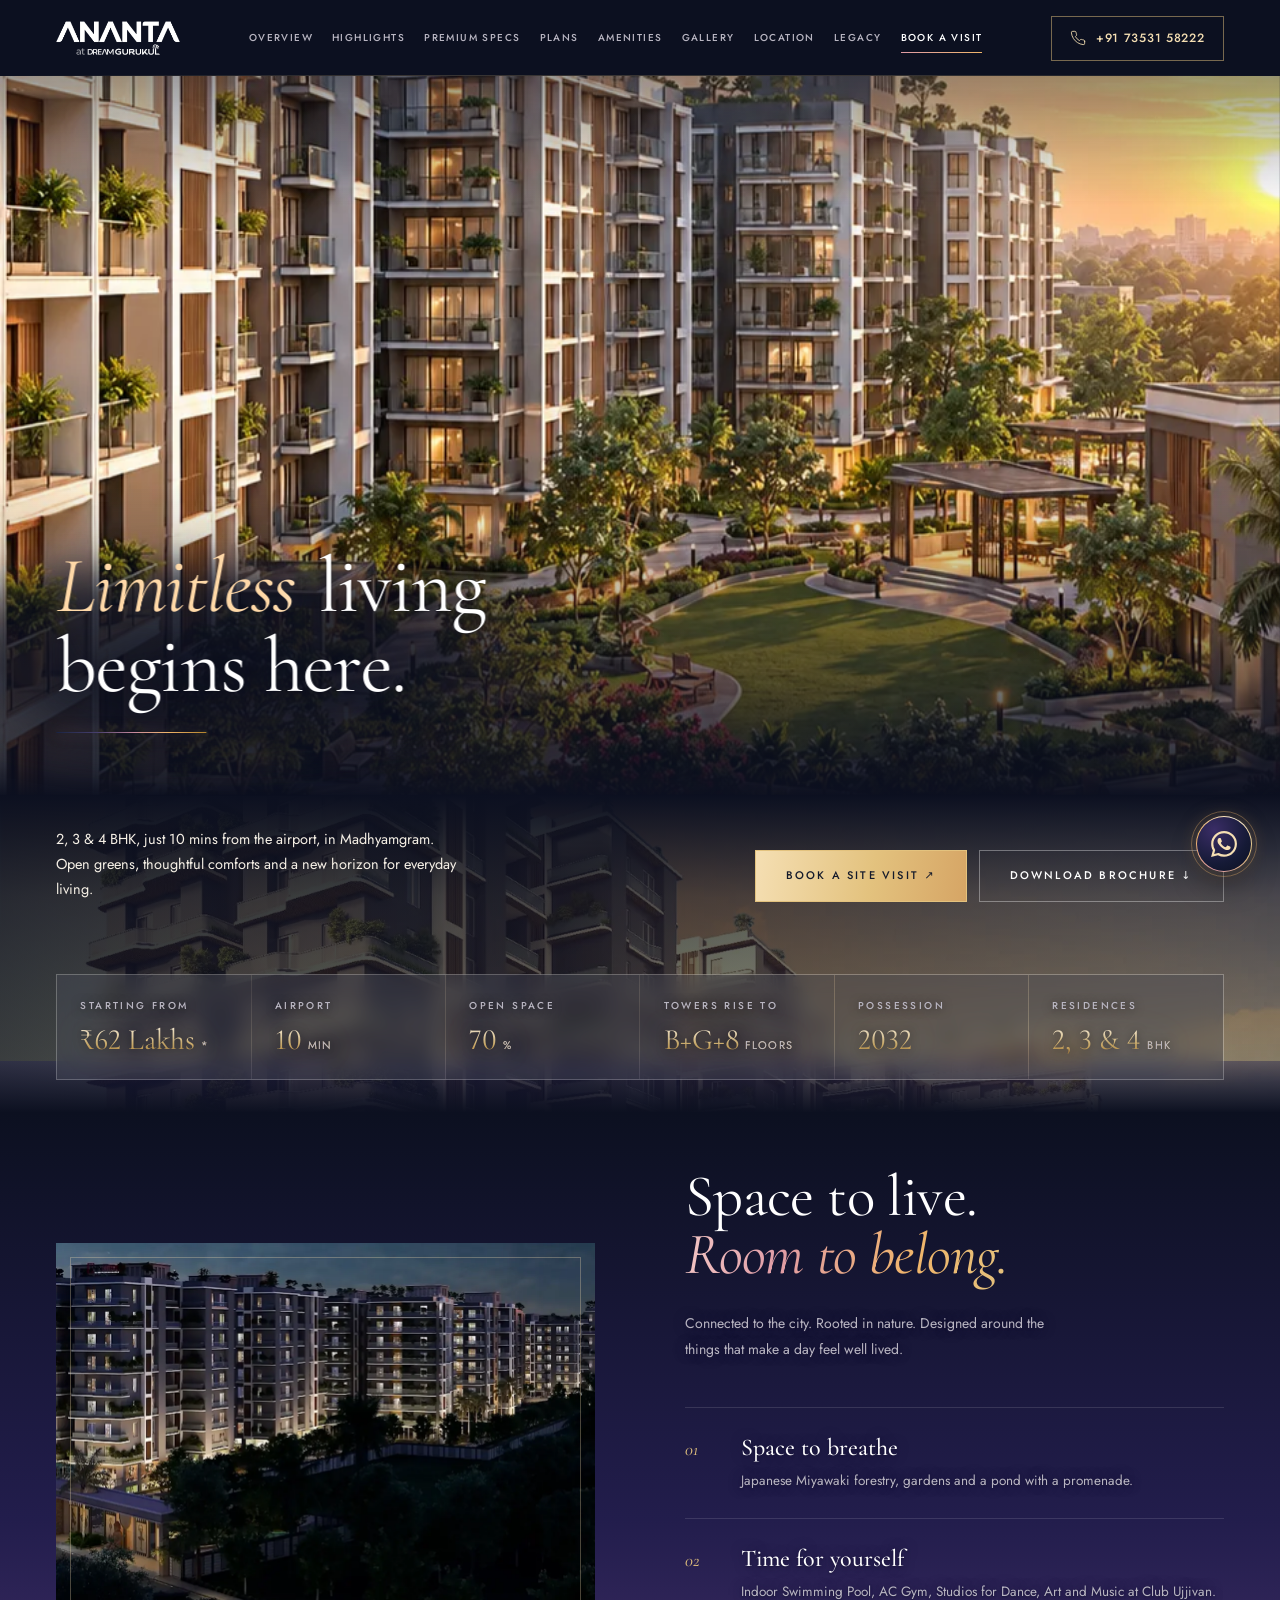
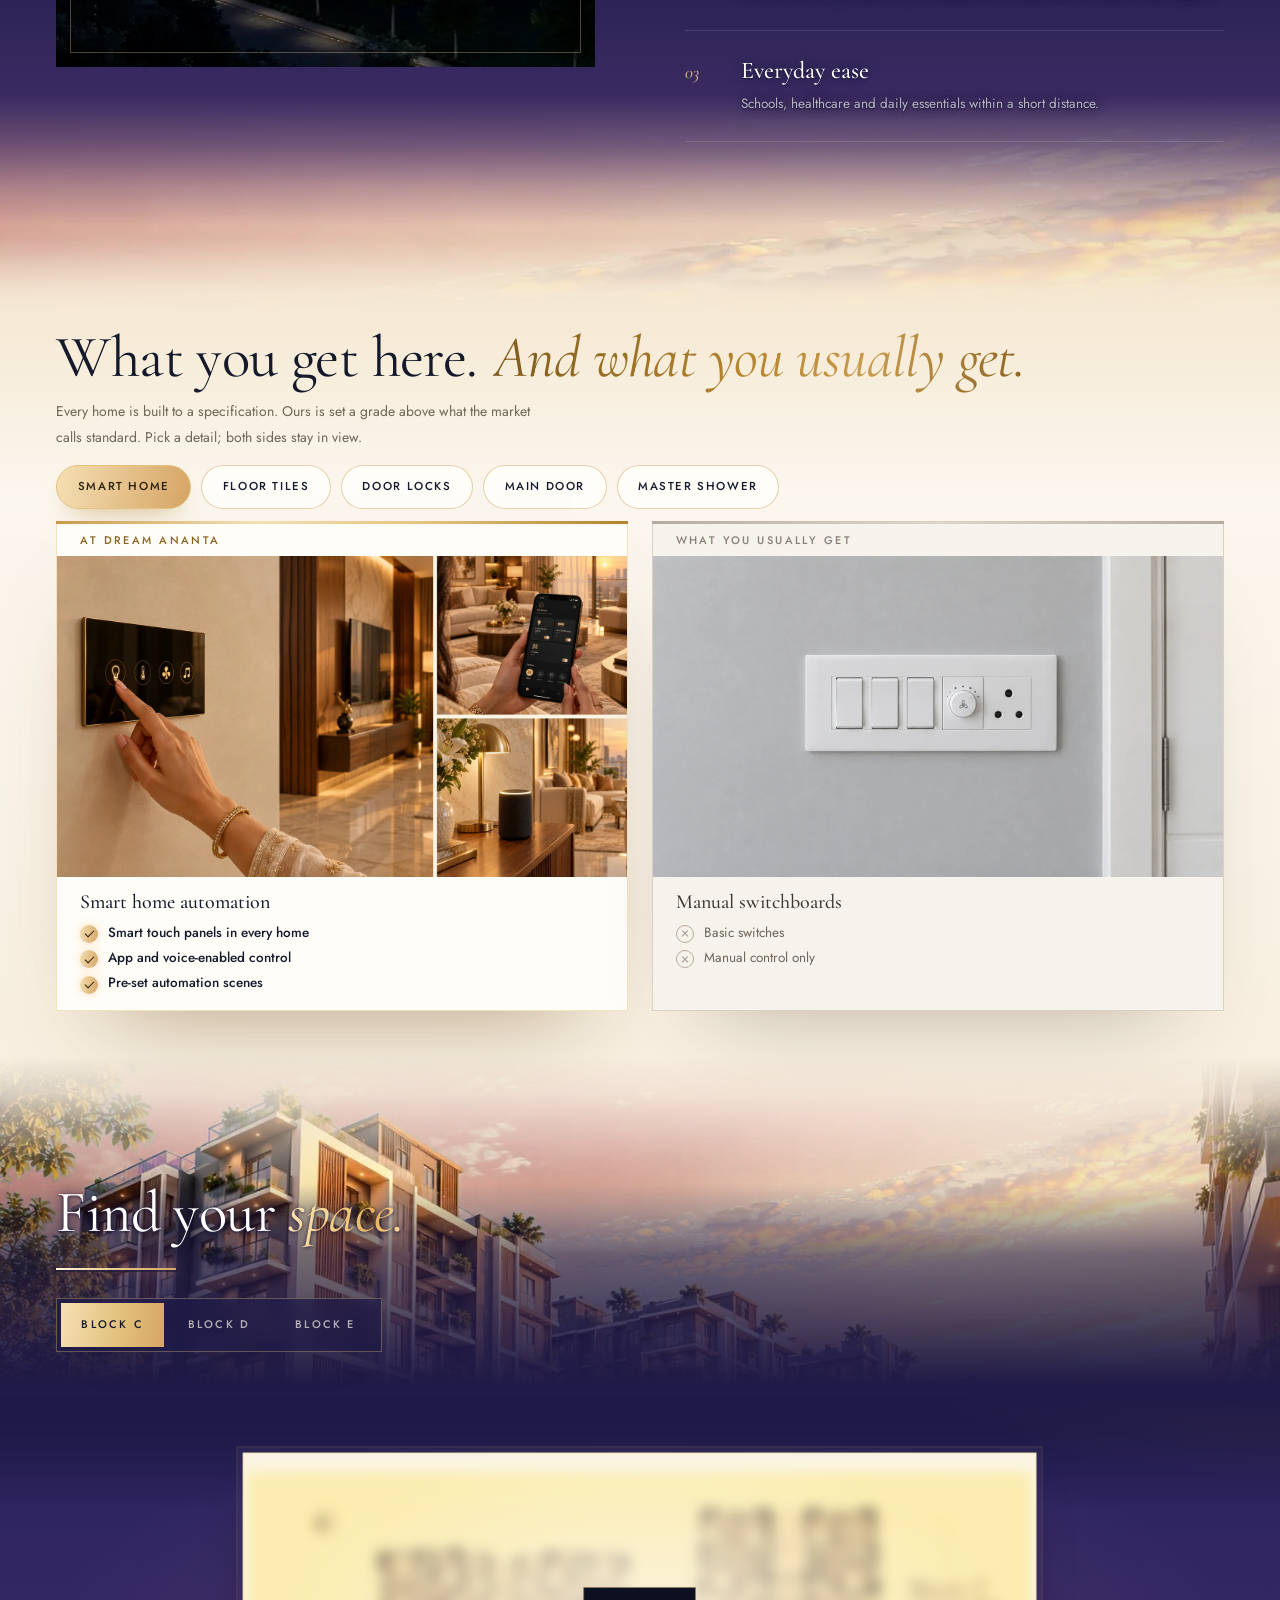
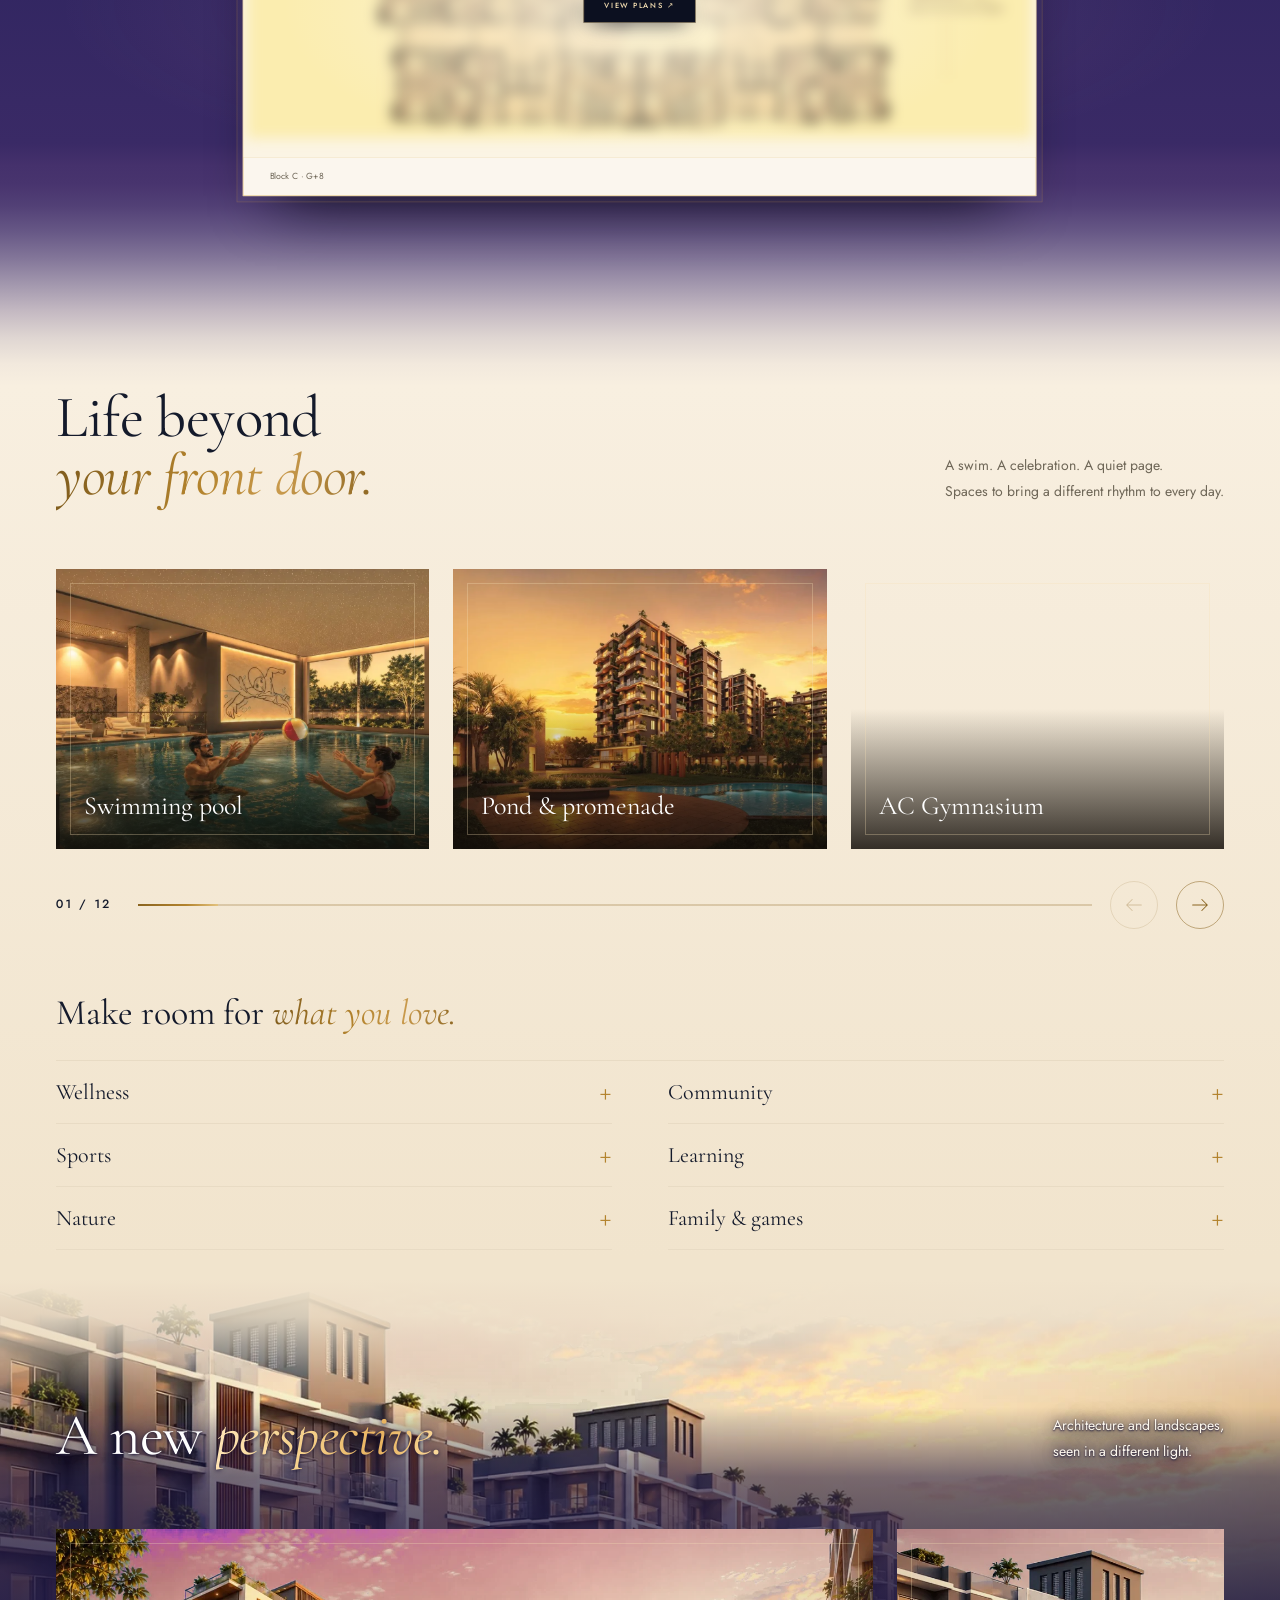
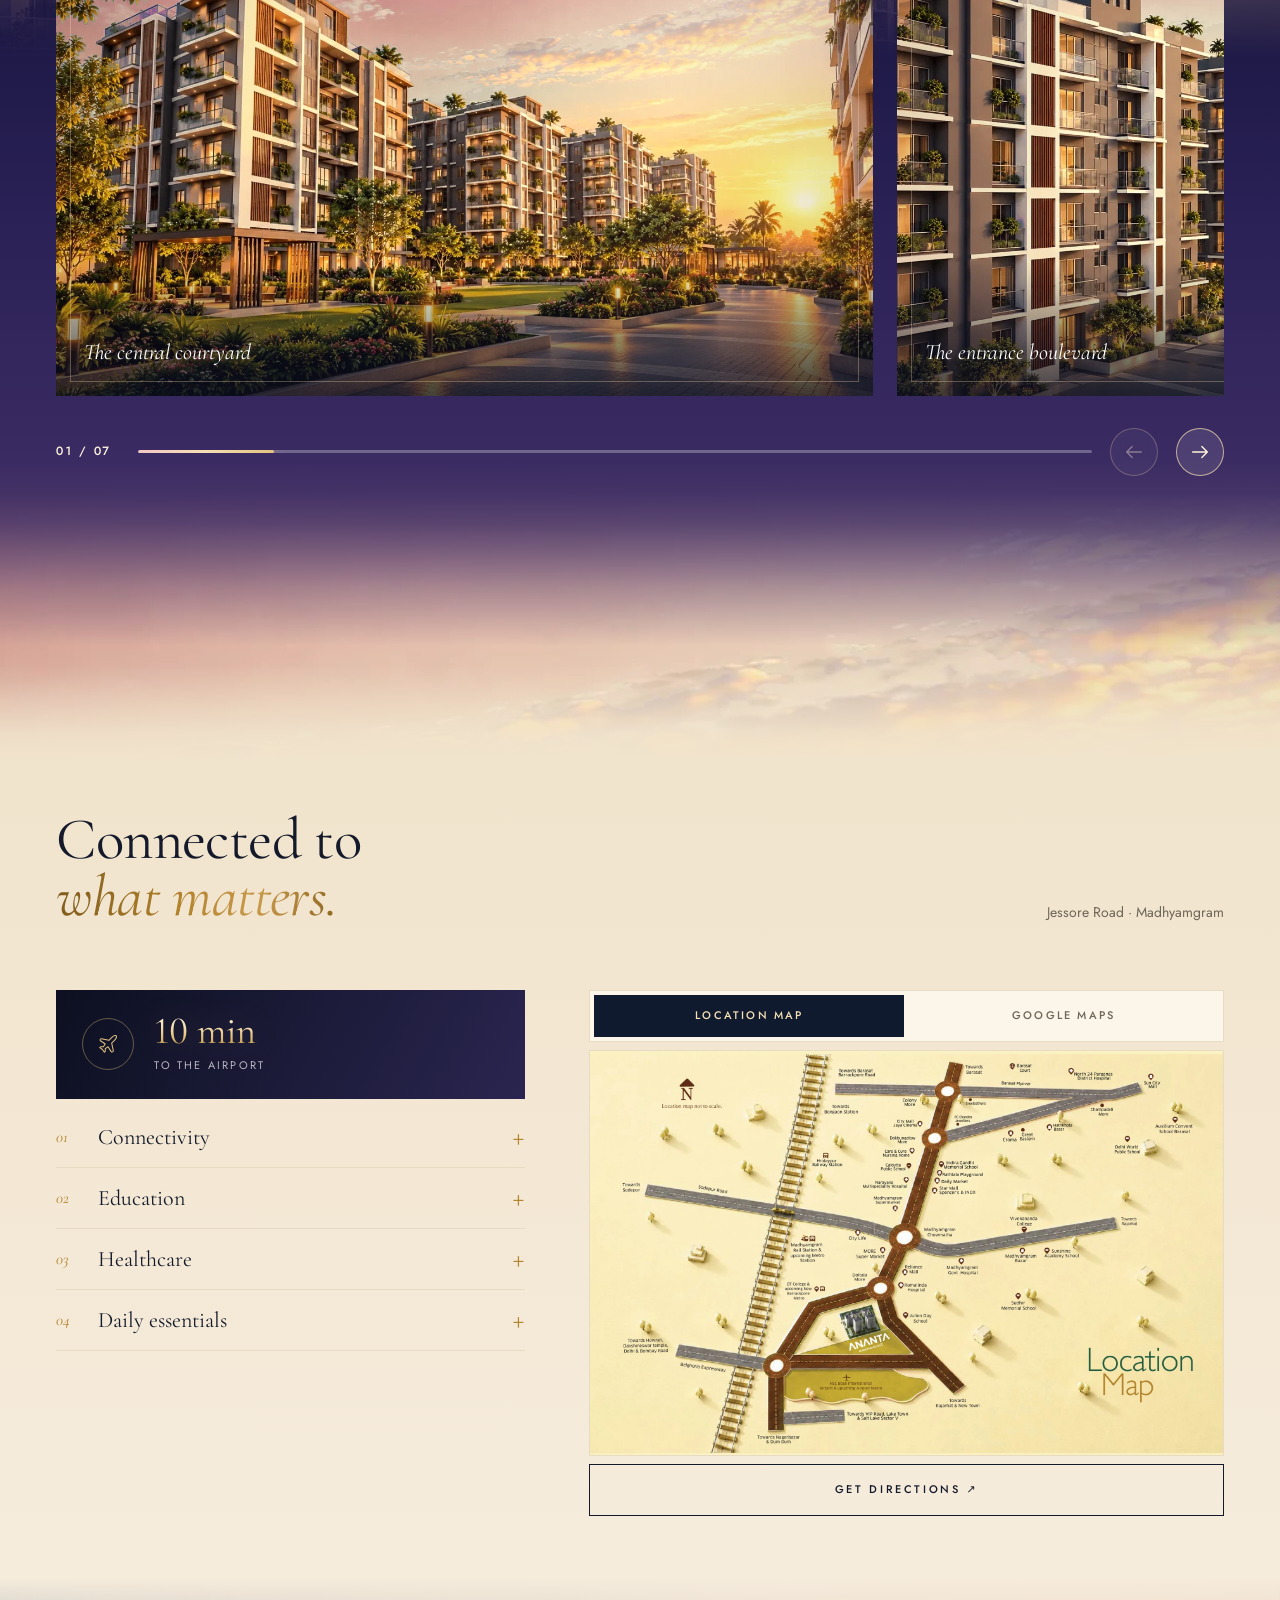
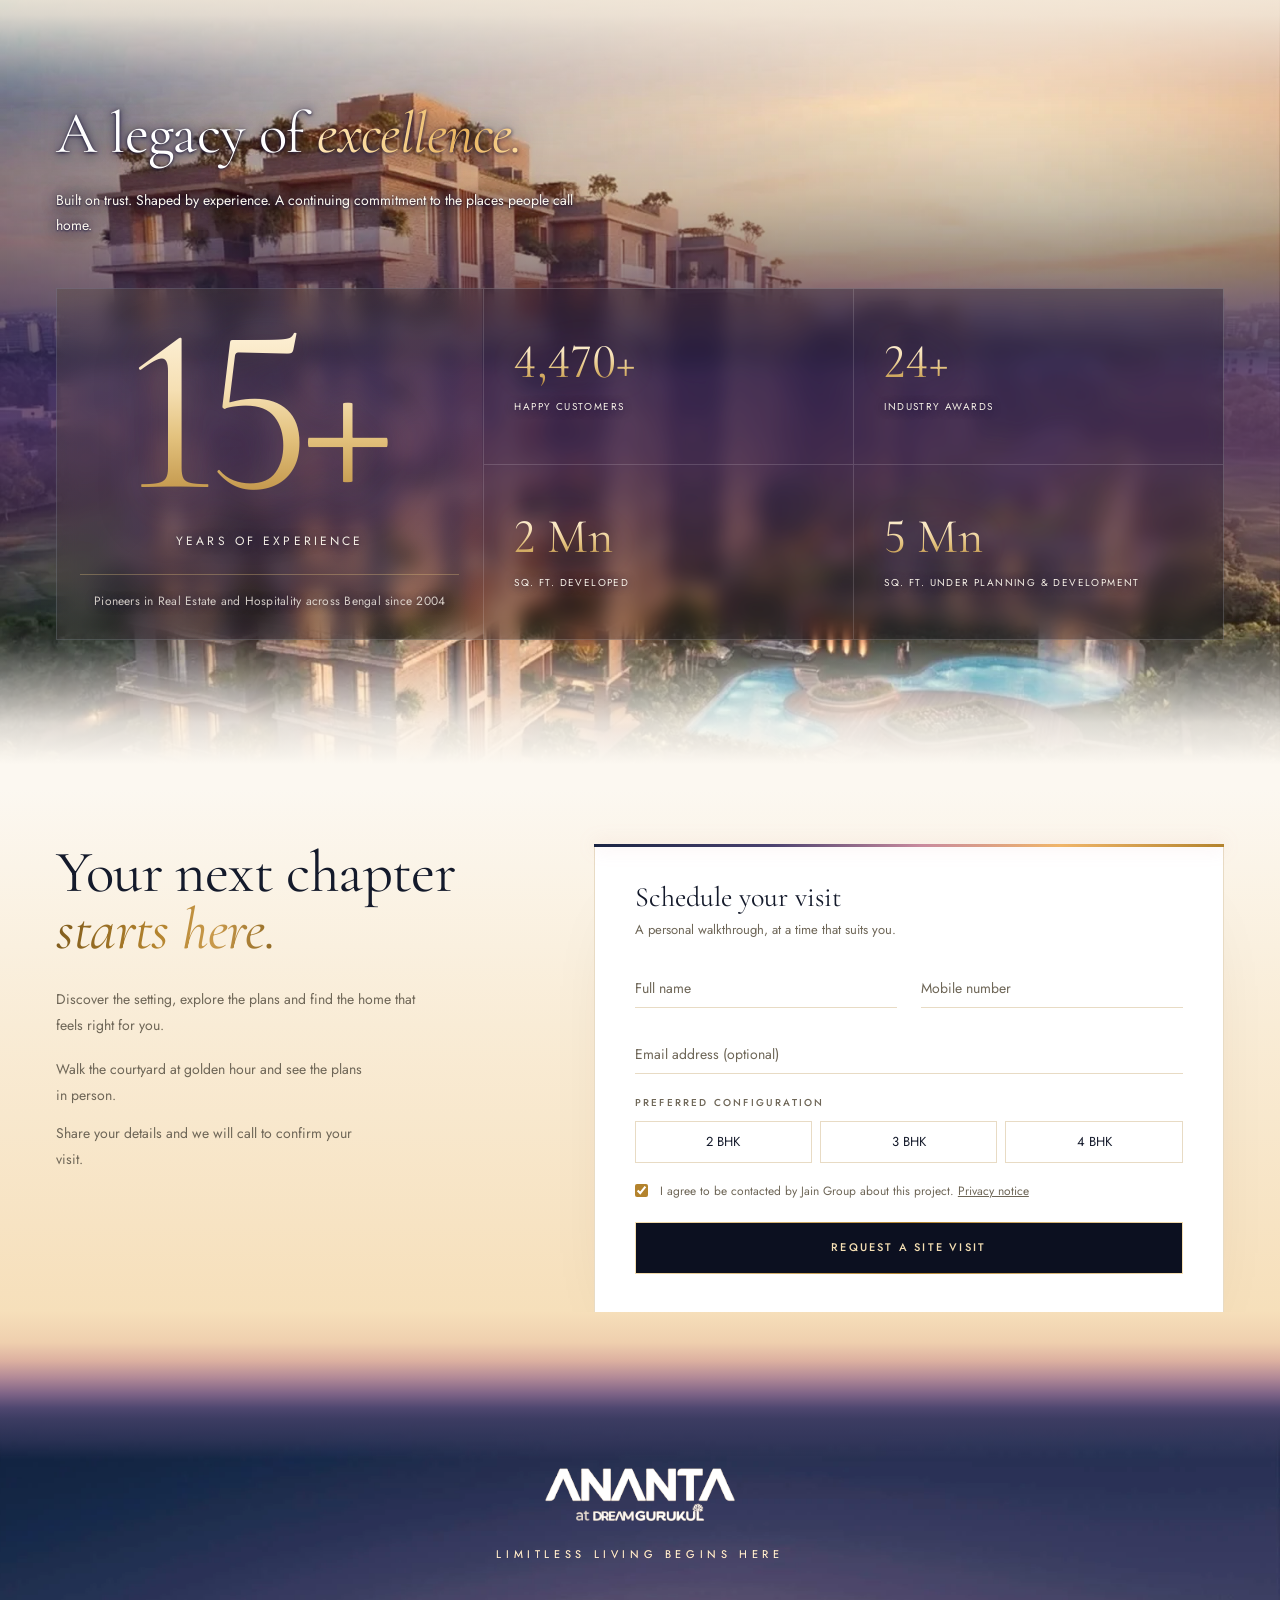
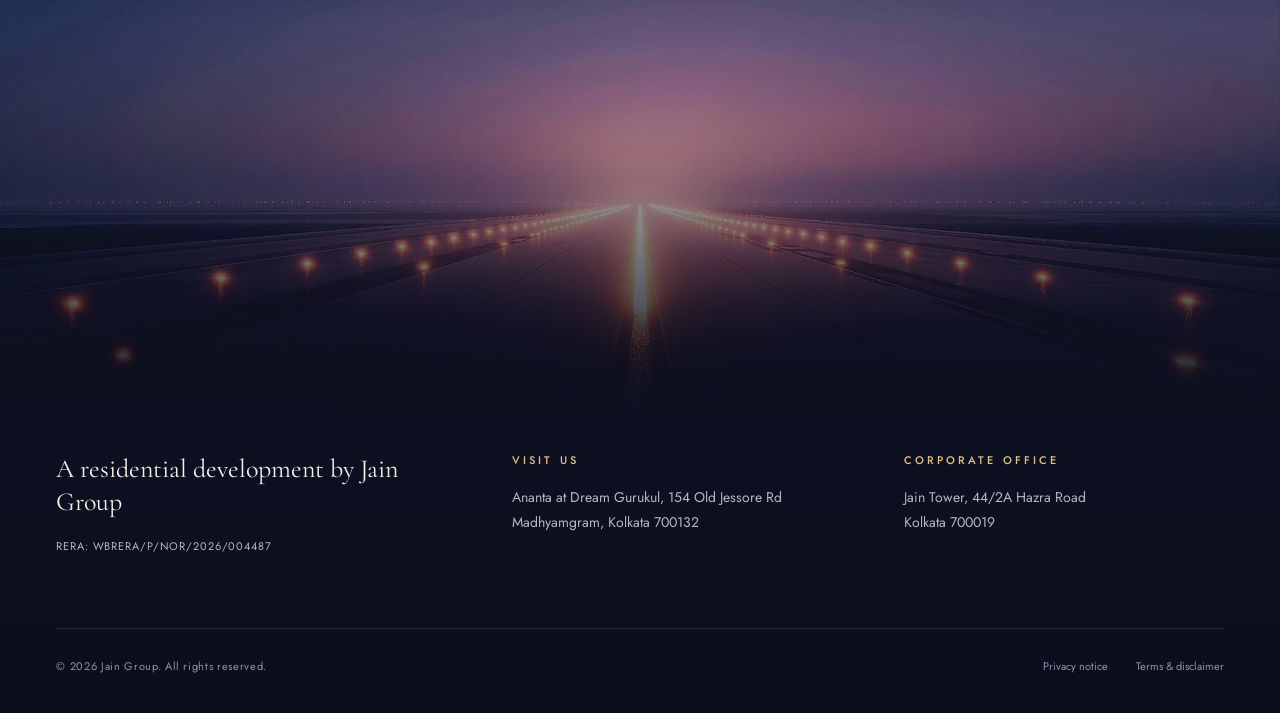
==== commit 7e983051: "Details on phones: photo switch on top, collapsible list, both blocks under the open point Desktop i" ====
--- a/index.html
+++ b/index.html
@@ -394,7 +394,7 @@
 </section>
 <section class="overview section" id="overview" aria-label="Overview"><div class="container"><div class="section-intro"><div class="intro-copy"><p>2, 3 &amp; 4 BHK, just 10 mins from the airport, in Madhyamgram. Open greens, thoughtful comforts and a new horizon for everyday living.</p><div class="overview-actions"><a class="btn overview-visit" href="#enquiry">Book a site visit ↗</a><button class="btn btn-brochure" type="button" data-brochure>Download brochure ↓</button></div></div></div><div class="project-facts"><div><span>Starting from</span><strong>₹62 Lakhs<small>*</small></strong></div><div><span>Airport</span><strong>10<small>min</small></strong></div><div><span>Open space</span><strong>70<small>%</small></strong></div><div><span>Towers rise to</span><strong>B+G+8<small>floors</small></strong></div><div><span>Possession</span><strong>2032</strong></div><div><span>Residences</span><strong>2, 3 &amp; 4<small>BHK</small></strong></div></div></div></section>
 <section class="highlights section" id="highlights"><div class="container split"><figure class="portrait"><img src="assets/images/web/highlights-night.webp" alt="Dream Gurukul at night: lit residences above the gardens and the entrance gate" loading="lazy" decoding="async" width="1080" height="850"></figure><div class="highlights-copy"><p class="eyebrow">HIGHLIGHTS</p><h2>Space to live.<br><em>Room to belong.</em></h2><p class="body-copy">Connected to the city. Rooted in nature. Designed around the things that make a day feel well lived.</p><div class="highlight-list"><div><span>01</span><div><h3>Space to breathe</h3><p>Japanese Miyawaki forestry, gardens and a pond with a promenade.</p></div></div><div><span>02</span><div><h3>Time for yourself</h3><p>Indoor Swimming Pool, AC Gym, Studios for Dance, Art and Music at Club Ujjivan.</p></div></div><div><span>03</span><div><h3>Everyday ease</h3><p>Schools, healthcare and daily essentials within a short distance.</p></div></div></div></div></div></section>
-<section class="details-section section" id="details"><div class="container cmp-layout"><div class="details-head"><p class="eyebrow">THE ANANTA STANDARD</p><h2>What you get here.<br><em>And what you usually get.</em></h2><div class="horizon-rule"></div><p class="body-copy">Every home is built to a specification. Ours is set a grade above what the market calls standard. Pick a detail; both sides stay in view.</p></div>
+<section class="details-section section" id="details"><div class="container cmp-layout"><div class="details-head"><p class="eyebrow">THE ANANTA STANDARD</p><h2>What you get here.<br><em>And what you usually get.</em></h2><div class="horizon-rule"></div><p class="body-copy">Every home is built to a specification. Ours is set a grade above what the market calls standard. Pick a detail; both sides stay in view.</p><div class="spec-mode" role="group" aria-label="Which photograph to show"><button type="button" class="spec-mode-btn is-on" data-mode="ananta" aria-pressed="true"><span class="spec-mode-dot" aria-hidden="true"></span>Dream Ananta</button><button type="button" class="spec-mode-btn" data-mode="usual" aria-pressed="false"><span class="spec-mode-dot" aria-hidden="true"></span>Conventional specs</button></div></div>
 <div class="cmp-tabs" role="tablist" aria-label="Choose a detail to compare"><button type="button" role="tab" id="cmp-tab-0" aria-selected="true" aria-controls="cmp-board" tabindex="0" data-point="0" data-a-title="Smart home automation" data-u-title="Manual switchboards" data-a-short="Smart touch panels with app and voice control and preset scenes." data-u-short="A neat manual switchboard. Every light and fan switched by hand." data-a-src="assets/images/web/spec-smart-home.webp" data-u-src="assets/images/web/spec-usual-smart-home.webp"><span class="cmp-tab-short">Smart home</span><span class="cmp-tab-long">Smart home automation</span><span class="cmp-tab-icon" aria-hidden="true"></span></button><button type="button" role="tab" id="cmp-tab-1" aria-selected="false" aria-controls="cmp-board" tabindex="-1" data-point="1" data-a-title="Large-format tiles" data-u-title="600 × 600 mm tiles" data-a-short="1800 × 1200 mm tiles for fewer joints and a seamless, continuous floor." data-u-short="Smaller tiles, well laid, with a grid of joints across the floor." data-a-src="assets/images/web/spec-tiles.webp" data-u-src="assets/images/web/spec-usual-tiles.webp"><span class="cmp-tab-short">Floor tiles</span><span class="cmp-tab-long">Large-format tiles</span><span class="cmp-tab-icon" aria-hidden="true"></span></button><button type="button" role="tab" id="cmp-tab-2" aria-selected="false" aria-controls="cmp-board" tabindex="-1" data-point="2" data-a-title="Smart digital locks" data-u-title="Key-based locks" data-a-short="Keyless entry with fingerprint access and an anti-theft alarm. No keys to carry." data-u-short="A conventional lock. Keys to carry, copy and keep track of." data-a-src="assets/images/web/spec-smart-locks.webp" data-u-src="assets/images/web/spec-usual-smart-locks.webp"><span class="cmp-tab-short">Door locks</span><span class="cmp-tab-long">Smart digital locks</span><span class="cmp-tab-icon" aria-hidden="true"></span></button><button type="button" role="tab" id="cmp-tab-3" aria-selected="false" aria-controls="cmp-board" tabindex="-1" data-point="3" data-a-title="Huge main door" data-u-title="Standard main door" data-a-short="Grand Arrival, Grander Arrival. A taller, ultra-wide main entrance door." data-u-short="A standard-height, standard-width door of average proportions." data-a-src="assets/images/web/spec-entrance.webp" data-u-src="assets/images/web/spec-usual-entrance.webp"><span class="cmp-tab-short">Main door</span><span class="cmp-tab-long">Huge main door</span><span class="cmp-tab-icon" aria-hidden="true"></span></button><button type="button" role="tab" id="cmp-tab-4" aria-selected="false" aria-controls="cmp-board" tabindex="-1" data-point="4" data-a-title="Body jet shower panel" data-u-title="Basic shower fittings" data-a-short="Body jets with rainfall and multi-flow settings in the master bathroom." data-u-short="An overhead shower and a hand shower. Functional, nothing more." data-a-src="assets/images/web/spec-shower.webp" data-u-src="assets/images/web/spec-usual-shower.webp"><span class="cmp-tab-short">Master shower</span><span class="cmp-tab-long">Body jet shower panel</span><span class="cmp-tab-icon" aria-hidden="true"></span></button></div>
 <div class="cmp-board" id="cmp-board" role="tabpanel" aria-labelledby="cmp-tab-0">
 <article class="cmp-side cmp-side-ananta"><p class="cmp-side-label">At Dream Ananta</p><div class="cmp-photo"><img class="cmp-shot is-on" data-point="0" src="assets/images/web/spec-smart-home.webp" alt="Smart touch panels, a phone app and a smart speaker, from the Ananta brochure" width="1600" height="900" loading="lazy" decoding="async"><img class="cmp-shot" data-point="1" src="assets/images/web/spec-tiles.webp" alt="Large-format tile floors in a sunlit living room, from the Ananta brochure" width="1600" height="900" loading="lazy" decoding="async"><img class="cmp-shot" data-point="2" src="assets/images/web/spec-smart-locks.webp" alt="Smart digital locks with fingerprint access, from the Ananta brochure" width="1600" height="900" loading="lazy" decoding="async"><img class="cmp-shot" data-point="3" src="assets/images/web/spec-entrance.webp" alt="A family stepping through the tall, wide Ananta entrance door" width="1600" height="900" loading="lazy" decoding="async"><img class="cmp-shot" data-point="4" src="assets/images/web/spec-shower.webp" alt="Body jet shower panel in a master bathroom, from the Ananta brochure" width="1600" height="900" loading="lazy" decoding="async"><button type="button" class="cmp-zoom" data-image="assets/images/web/spec-smart-home.webp" data-caption="Smart home automation · At Dream Ananta" aria-label="Enlarge the Dream Ananta photograph"></button></div><div class="cmp-text"><h3 class="cmp-title" data-title>Smart home automation</h3><p class="cmp-short" data-short>Smart touch panels with app and voice control and preset scenes.</p><ul class="cmp-points" data-point="0"><li><span class="cmp-mark" aria-hidden="true"></span>Smart touch panels in every home</li><li><span class="cmp-mark" aria-hidden="true"></span>App and voice-enabled control</li><li><span class="cmp-mark" aria-hidden="true"></span>Pre-set automation scenes</li></ul><ul class="cmp-points" data-point="1" hidden><li><span class="cmp-mark" aria-hidden="true"></span>1800 × 1200 mm large-format tiles</li><li><span class="cmp-mark" aria-hidden="true"></span>Seamless finish with fewer joints</li><li><span class="cmp-mark" aria-hidden="true"></span>Hotel-inspired, easier to maintain</li></ul><ul class="cmp-points" data-point="2" hidden><li><span class="cmp-mark" aria-hidden="true"></span>Smart digital locks</li><li><span class="cmp-mark" aria-hidden="true"></span>Fingerprint access, no keys to carry</li><li><span class="cmp-mark" aria-hidden="true"></span>Anti-theft alarm</li></ul><ul class="cmp-points" data-point="3" hidden><li><span class="cmp-mark" aria-hidden="true"></span>Taller, extra-wide entrance doors</li><li><span class="cmp-mark" aria-hidden="true"></span>Stronger presence, easier furniture moves</li><li><span class="cmp-mark" aria-hidden="true"></span>Wheelchair and double-stretcher access</li></ul><ul class="cmp-points" data-point="4" hidden><li><span class="cmp-mark" aria-hidden="true"></span>Body jets and shower panel</li><li><span class="cmp-mark" aria-hidden="true"></span>Rainfall and multi-flow system</li><li><span class="cmp-mark" aria-hidden="true"></span>Spa-inspired bathing every day</li></ul></div></article>
--- a/assets/css/compare.css
+++ b/assets/css/compare.css
@@ -79,41 +79,57 @@
   .section.details-section{padding-bottom:18px}
 }
 
-/* ---- phones and tablets: a collapsible list; the two cards open right under the chosen point */
+/* the photo switch is for phones only */
+.spec-mode{display:none}
+
+/* ---- phones and tablets: the switch under the intro, then a collapsible list. An open point shows the photograph
+   for the chosen side, then At Dream Ananta in gold and What you usually get in grey, stacked. */
 @media (max-width:1000px){
-  .cmp-tabs{position:relative;flex-direction:column;flex-wrap:nowrap;gap:0;margin:22px 0 0;padding:4px 0;background:#fffdf8;border:1px solid #e3c27e73;box-shadow:0 50px 90px -56px #6b4a1a8c}
+  .spec-mode{display:flex;width:100%;margin-top:22px;padding:4px;background:#fffdf8;border:1px solid #e3c27e99;border-radius:999px;box-shadow:0 18px 40px -28px #6b4a1a99}
+  .spec-mode-btn{flex:1 1 0;display:inline-flex;align-items:center;justify-content:center;gap:8px;padding:13px 6px;border:0;border-radius:999px;background:transparent;color:var(--muted);font:500 10.5px/1 var(--sans);letter-spacing:.1em;white-space:nowrap;text-transform:uppercase;cursor:pointer;transition:background .45s var(--ease),color .45s var(--ease)}
+  .spec-mode-dot{width:8px;height:8px;border-radius:50%;border:1px solid currentColor}
+  .spec-mode-btn.is-on{color:var(--ink);background:linear-gradient(100deg,#f5dfb3,#d6a565)}
+  .spec-mode-btn.is-on .spec-mode-dot{background:#2a1f0c;border-color:#2a1f0c}
+  .spec-mode-btn[data-mode=usual].is-on{color:#fffdf8;background:linear-gradient(100deg,#6a6058,#3f3832)}
+  .spec-mode-btn[data-mode=usual].is-on .spec-mode-dot{background:#fffdf8;border-color:#fffdf8}
+
+  .cmp-tabs{position:relative;z-index:1;flex-direction:column;flex-wrap:nowrap;gap:0;margin:26px 0 0;padding:4px 0;background:#fffdf8;border:1px solid #e3c27e73;box-shadow:0 50px 90px -56px #6b4a1a8c}
   .cmp-tabs::before,.cmp-tabs::after{content:'';position:absolute;left:-1px;right:-1px;height:3px;background:linear-gradient(90deg,#c99a4c,#f5dfb3 35%,#e3c27e 65%,#b3832d)}
   .cmp-tabs::before{top:-1px}
   .cmp-tabs::after{bottom:-1px}
-  .cmp-tabs [role="tab"]{display:grid;grid-template-columns:minmax(0,1fr) auto;align-items:center;gap:14px;width:100%;min-height:58px;padding:17px 20px;border:0;border-radius:0;background:none;color:var(--ink);font:500 clamp(20px,5.6vw,25px)/1.15 var(--serif);letter-spacing:0;text-transform:none;text-align:left;box-shadow:none;transition:background .5s var(--ease),color .4s var(--ease)}
-  .cmp-tabs [role="tab"]+[role="tab"],.cmp-tabs .cmp-board+[role="tab"]{border-top:1px solid #c99a4c40}
-  .cmp-tabs [role="tab"]:hover{background:none;border-color:#c99a4c40}
-  .cmp-tabs [role="tab"][aria-selected="true"]{background:none;box-shadow:none;color:var(--ink)}
-  .cmp-tabs [role="tab"].is-open{background:linear-gradient(90deg,#f6e6c699,#f6e6c600 85%);color:var(--gold-deep)}
+  .cmp-tabs [role=tab]{display:grid;grid-template-columns:minmax(0,1fr) auto;align-items:center;gap:14px;width:100%;min-height:58px;padding:17px 20px;border:0;border-radius:0;background:none;color:var(--ink);font:500 clamp(20px,5.6vw,25px)/1.15 var(--serif);letter-spacing:0;text-transform:none;text-align:left;box-shadow:none;transition:background .5s var(--ease),color .4s var(--ease)}
+  .cmp-tabs [role=tab]+[role=tab],.cmp-tabs .cmp-board+[role=tab]{border-top:1px solid #c99a4c40}
+  .cmp-tabs [role=tab]:hover{background:none;border-color:#c99a4c40}
+  .cmp-tabs [role=tab][aria-selected=true]{background:none;box-shadow:none;color:var(--ink)}
+  .cmp-tabs [role=tab].is-open{background:linear-gradient(90deg,#f6e6c699,#f6e6c600 85%);color:var(--gold-deep)}
+  .mode-usual .cmp-tabs [role=tab].is-open{background:linear-gradient(90deg,#ebe6df99,#ebe6df00 85%);color:#3f3832}
   .cmp-tab-short{display:none}
   .cmp-tab-long{display:block}
   .cmp-tab-icon{position:relative;display:block;width:34px;height:34px;border:1px solid #c99a4c99;border-radius:50%;color:var(--gold-deep);transition:transform .5s var(--ease),background .4s var(--ease),border-color .4s var(--ease)}
   .cmp-tab-icon::before,.cmp-tab-icon::after{content:'';position:absolute;left:50%;top:50%;width:14px;height:1.5px;margin:-.75px 0 0 -7px;background:currentColor;border-radius:1px}
   .cmp-tab-icon::after{transform:rotate(90deg)}
-  .cmp-tabs [role="tab"].is-open .cmp-tab-icon{transform:rotate(45deg);background:linear-gradient(100deg,#f5dfb3,#d6a565);border-color:#e3c27e;color:var(--ink)}
-  /* the cards inside the list */
-  .cmp-board{display:block;padding:2px 20px 18px}
-  .cmp-side{border:0;box-shadow:none;background:none}
+  .cmp-tabs [role=tab].is-open .cmp-tab-icon{transform:rotate(45deg);background:linear-gradient(100deg,#f5dfb3,#d6a565);border-color:#e3c27e;color:var(--ink)}
+  .mode-usual .cmp-tabs [role=tab].is-open .cmp-tab-icon{background:linear-gradient(100deg,#d9d2c9,#a69a8d);border-color:#a69a8d}
+
+  /* the open point: photograph (one side at a time), then the two blocks */
+  .cmp-board{display:flex;flex-direction:column;padding:0 20px 18px;background:linear-gradient(180deg,#f6e6c64d,#f6e6c600 40%)}
+  .mode-usual .cmp-board{background:linear-gradient(180deg,#ebe6df66,#ebe6df00 40%)}
+  .cmp-side{display:contents}
   .cmp-side::before{content:none}
-  .cmp-side-label{padding:0 0 8px;font-size:10.5px}
-  .cmp-side-ananta .cmp-photo{aspect-ratio:16/9;box-shadow:0 18px 30px -22px #6b4a1a99}
-  .cmp-text{padding:12px 0 0}
-  .cmp-title{font-size:21px}
-  .cmp-side-ananta .cmp-title{display:none}
-  .cmp-short{margin:0 0 10px;font-size:14px}
-  .cmp-points{gap:6px}
+  .cmp-side-label{display:none}
+  .cmp-photo{order:1;width:100%;aspect-ratio:16/9;margin:0 0 14px;box-shadow:0 18px 30px -22px #6b4a1a99}
+  .cmp-side-usual .cmp-photo{display:none;filter:none}
+  .mode-usual .cmp-side-ananta .cmp-photo{display:none}
+  .mode-usual .cmp-side-usual .cmp-photo{display:block}
+  .cmp-text{padding:14px 16px 16px}
+  .cmp-text::before{display:block;margin-bottom:9px;font:500 10.5px/1.35 var(--sans);letter-spacing:.18em;text-transform:uppercase}
+  .cmp-side-ananta .cmp-text{order:2;background:linear-gradient(180deg,#f6e6c680,#f6e6c61a);border-top:2px solid #e3c27e}
+  .cmp-side-ananta .cmp-text::before{content:'At Dream Ananta';color:var(--gold-deep)}
+  .cmp-side-usual .cmp-text{order:3;margin-top:10px;background:linear-gradient(180deg,#ebe6df99,#ebe6df1a);border-top:2px solid #c9c0b5}
+  .cmp-side-usual .cmp-text::before{content:'What you usually get';color:#8a7f74}
+  .cmp-title{display:none}
+  .cmp-side-usual .cmp-title{display:block;margin-bottom:8px;font-size:17px}
+  .cmp-short{display:none}
+  .cmp-points{gap:7px}
   .cmp-points li{font-size:14.5px}
-  /* what you usually get: photograph beside its text, in a quiet grey block */
-  .cmp-side-usual{display:grid;grid-template-columns:40% minmax(0,1fr);column-gap:14px;margin-top:16px;padding:12px 14px 14px;background:linear-gradient(180deg,#ebe6df99,#ebe6df1a);border-top:2px solid #c9c0b5}
-  .cmp-side-usual .cmp-side-label{grid-column:1 / -1}
-  .cmp-side-usual .cmp-photo{aspect-ratio:4/3;align-self:start}
-  .cmp-side-usual .cmp-text{padding:0}
-  .cmp-side-usual .cmp-title{font-size:17px}
-  .cmp-side-usual .cmp-short{display:none}
-  .cmp-side-usual .cmp-points li{font-size:13.5px}
 }
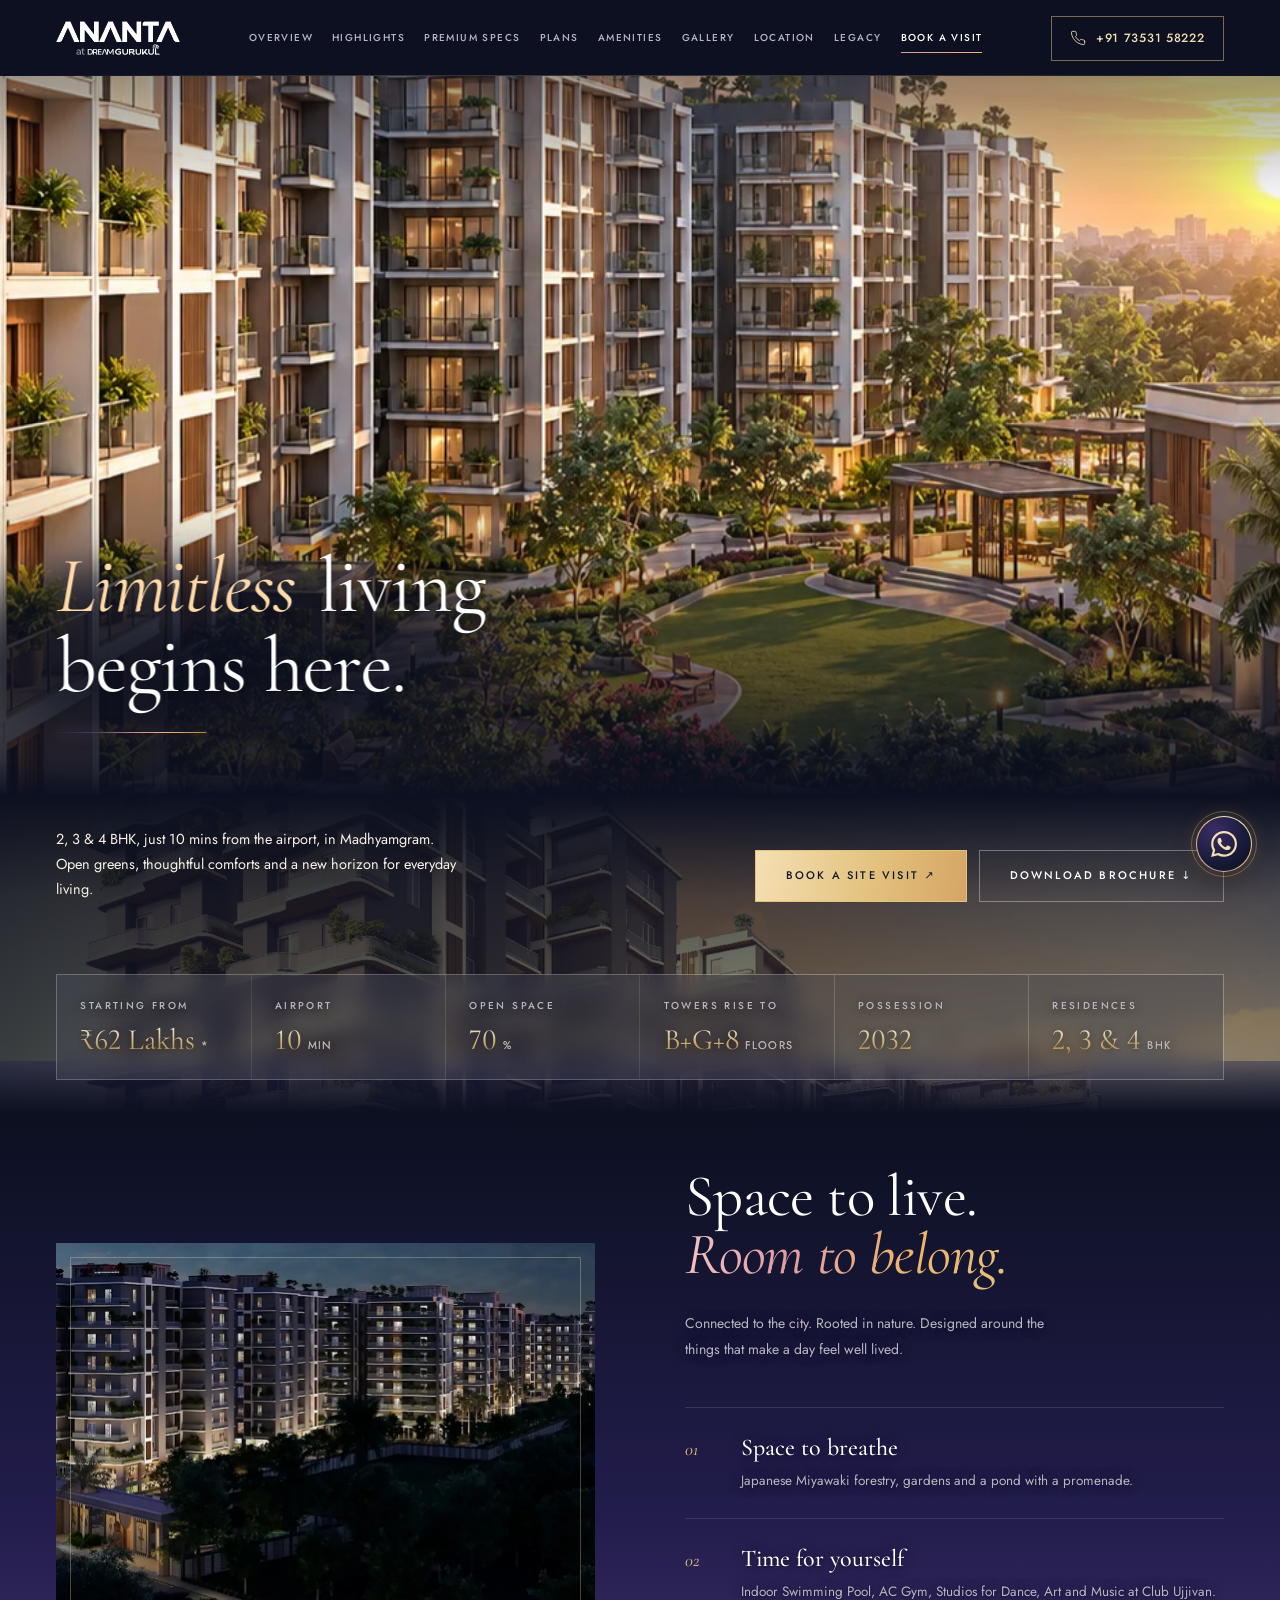
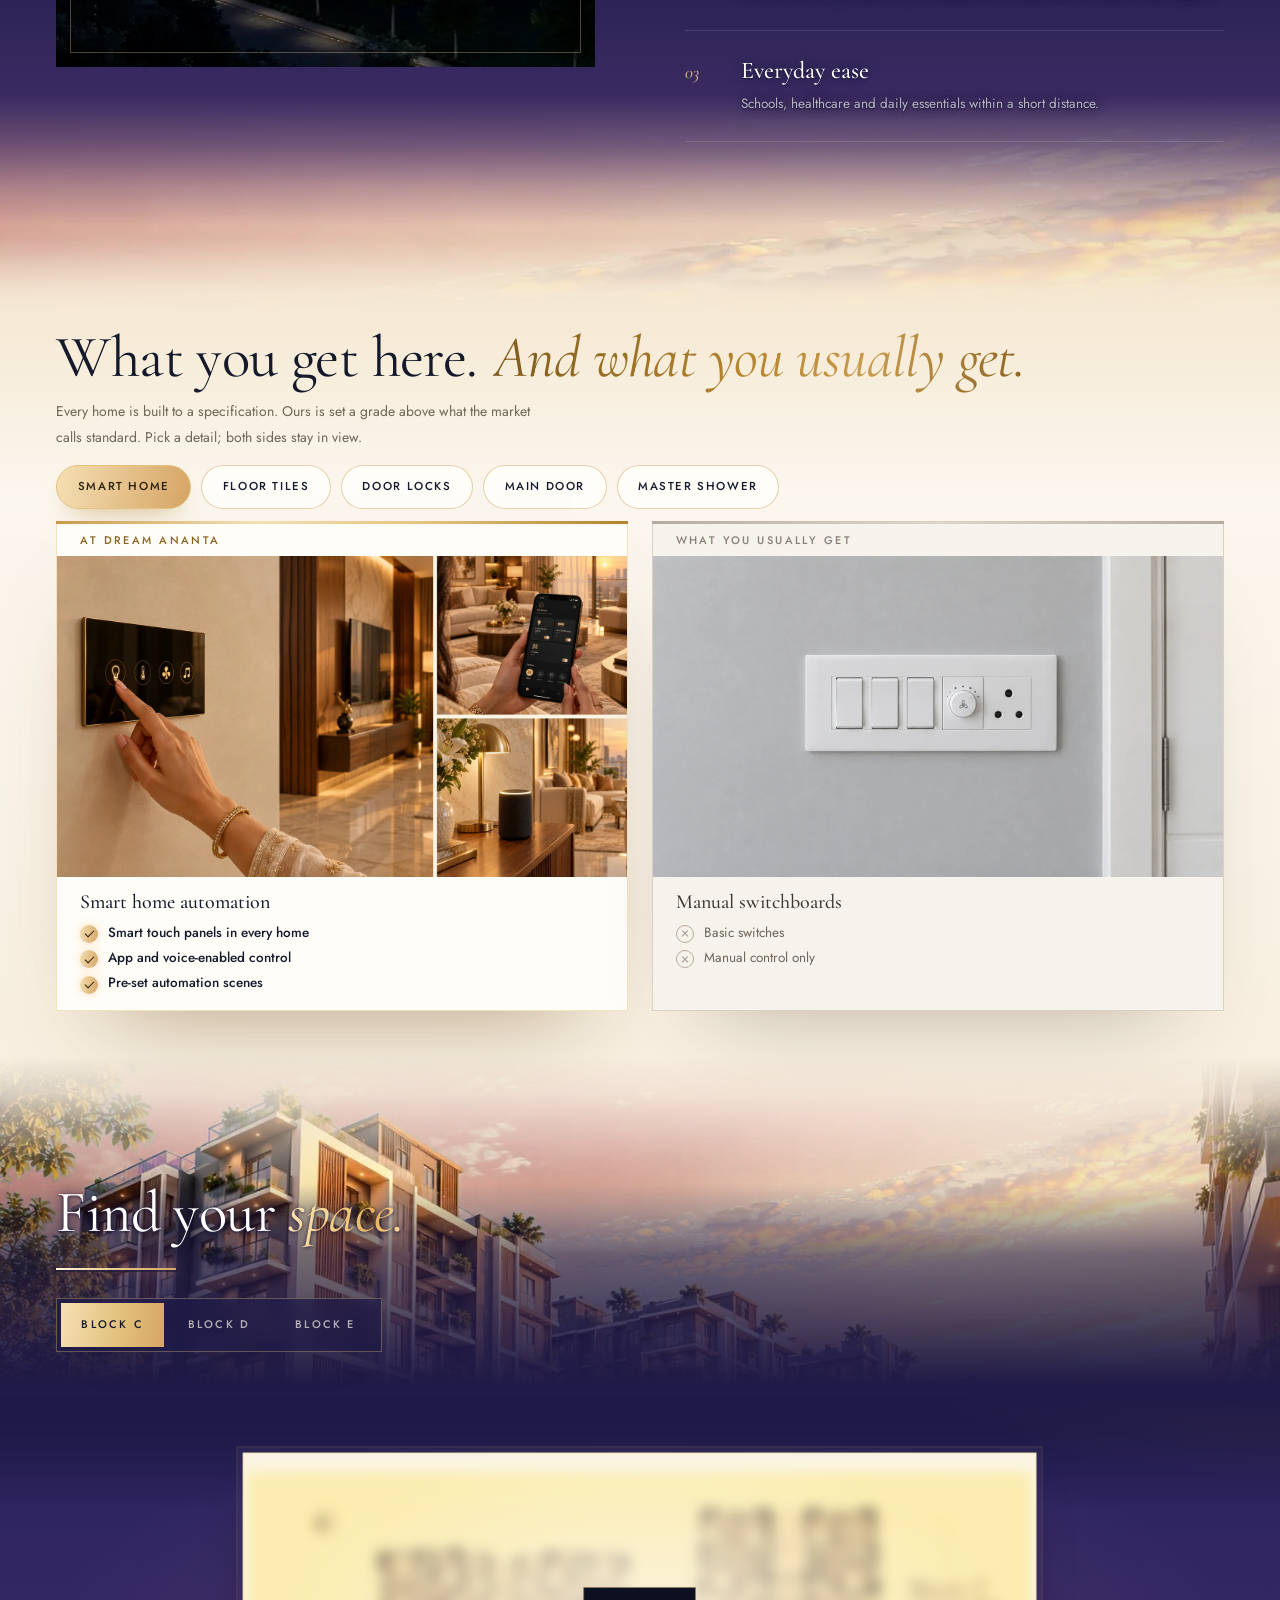
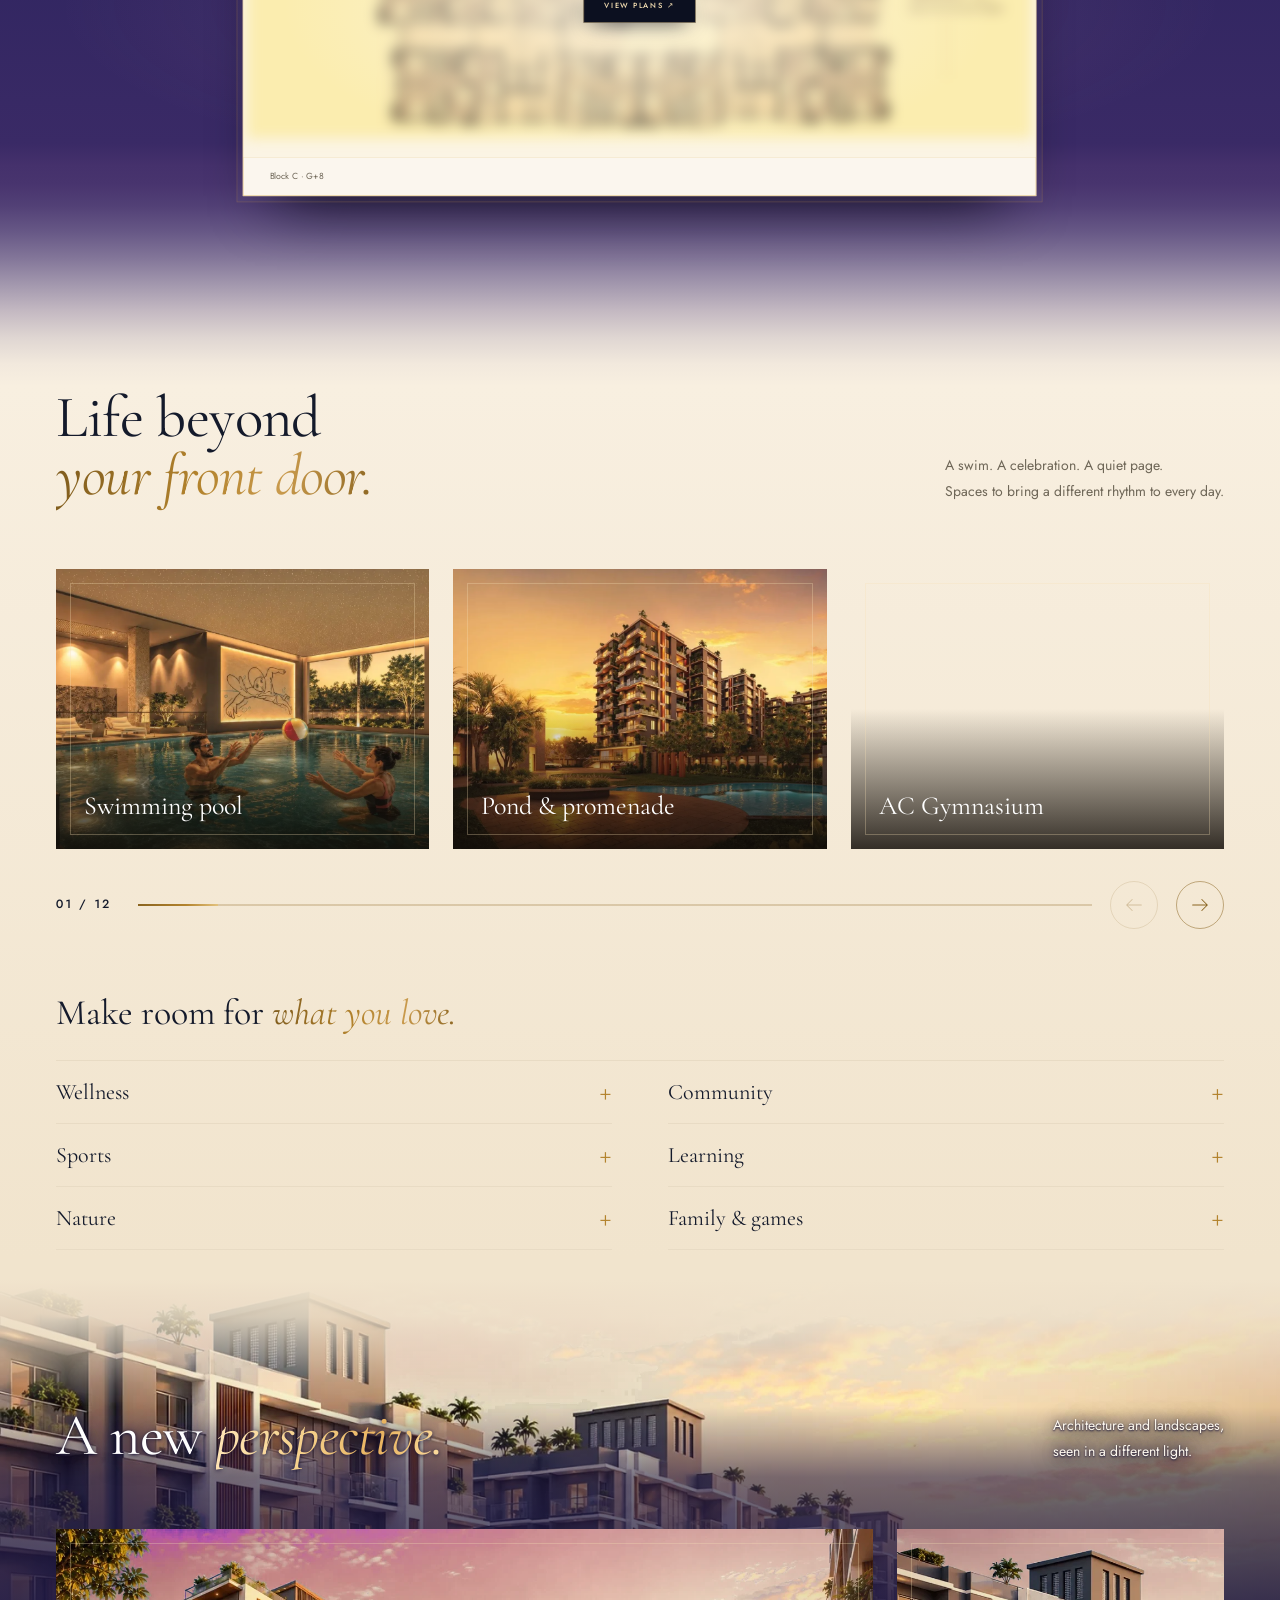
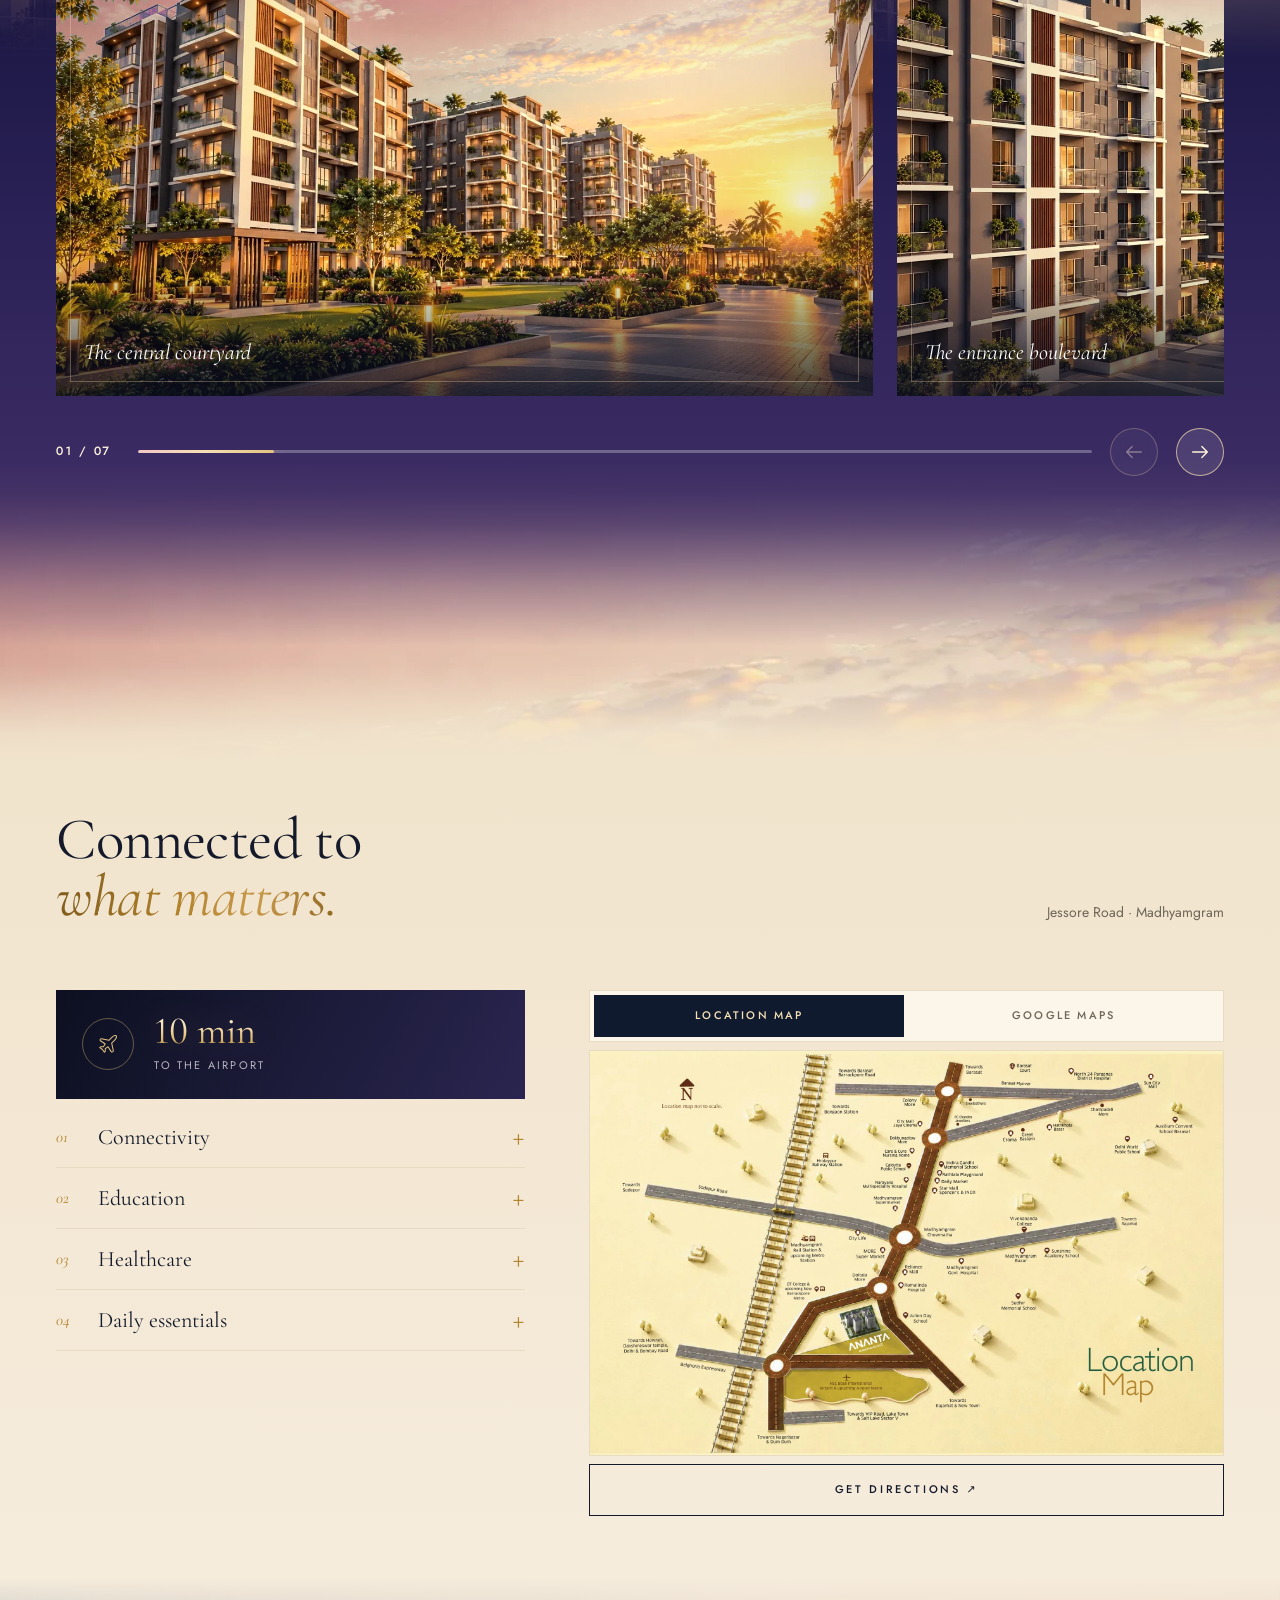
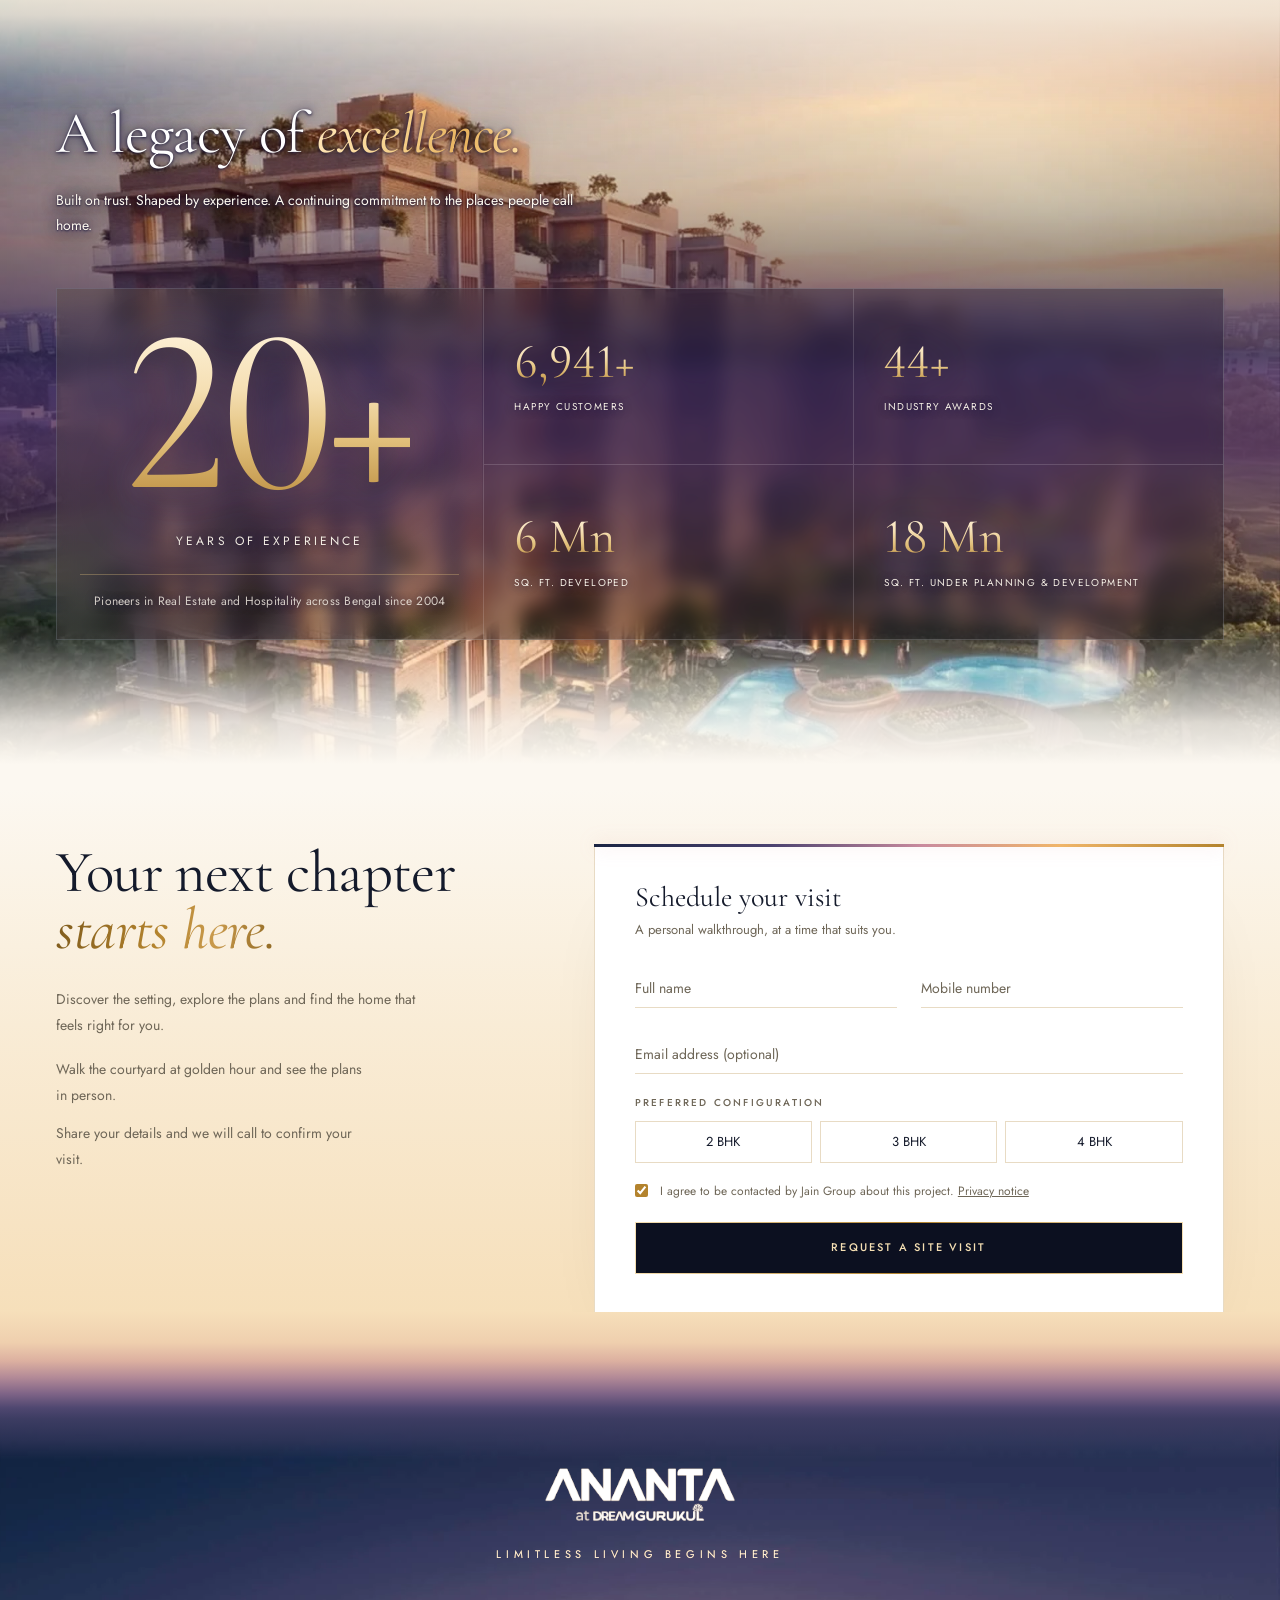
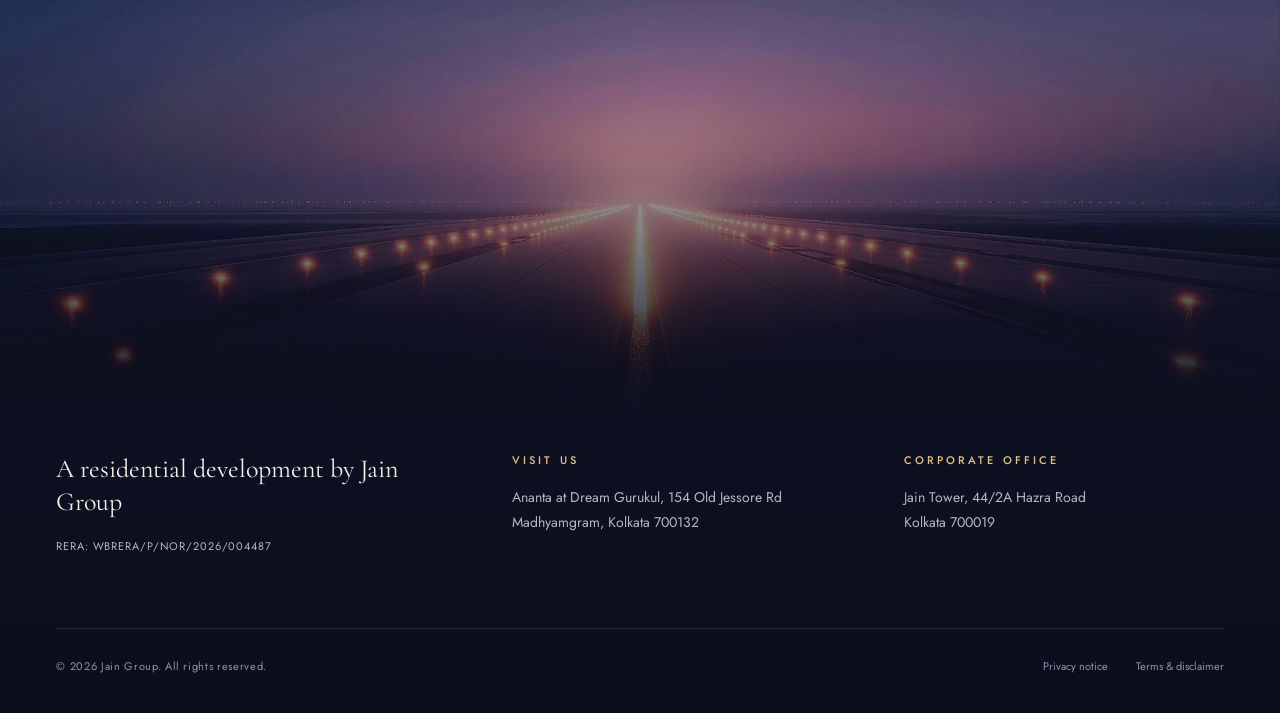
==== commit 240a0981: "Details on phones: each tab owns its side Dream Ananta shows the Ananta names on the list, the Anant" ====
--- a/index.html
+++ b/index.html
@@ -395,7 +395,7 @@
 <section class="overview section" id="overview" aria-label="Overview"><div class="container"><div class="section-intro"><div class="intro-copy"><p>2, 3 &amp; 4 BHK, just 10 mins from the airport, in Madhyamgram. Open greens, thoughtful comforts and a new horizon for everyday living.</p><div class="overview-actions"><a class="btn overview-visit" href="#enquiry">Book a site visit ↗</a><button class="btn btn-brochure" type="button" data-brochure>Download brochure ↓</button></div></div></div><div class="project-facts"><div><span>Starting from</span><strong>₹62 Lakhs<small>*</small></strong></div><div><span>Airport</span><strong>10<small>min</small></strong></div><div><span>Open space</span><strong>70<small>%</small></strong></div><div><span>Towers rise to</span><strong>B+G+8<small>floors</small></strong></div><div><span>Possession</span><strong>2032</strong></div><div><span>Residences</span><strong>2, 3 &amp; 4<small>BHK</small></strong></div></div></div></section>
 <section class="highlights section" id="highlights"><div class="container split"><figure class="portrait"><img src="assets/images/web/highlights-night.webp" alt="Dream Gurukul at night: lit residences above the gardens and the entrance gate" loading="lazy" decoding="async" width="1080" height="850"></figure><div class="highlights-copy"><p class="eyebrow">HIGHLIGHTS</p><h2>Space to live.<br><em>Room to belong.</em></h2><p class="body-copy">Connected to the city. Rooted in nature. Designed around the things that make a day feel well lived.</p><div class="highlight-list"><div><span>01</span><div><h3>Space to breathe</h3><p>Japanese Miyawaki forestry, gardens and a pond with a promenade.</p></div></div><div><span>02</span><div><h3>Time for yourself</h3><p>Indoor Swimming Pool, AC Gym, Studios for Dance, Art and Music at Club Ujjivan.</p></div></div><div><span>03</span><div><h3>Everyday ease</h3><p>Schools, healthcare and daily essentials within a short distance.</p></div></div></div></div></div></section>
 <section class="details-section section" id="details"><div class="container cmp-layout"><div class="details-head"><p class="eyebrow">THE ANANTA STANDARD</p><h2>What you get here.<br><em>And what you usually get.</em></h2><div class="horizon-rule"></div><p class="body-copy">Every home is built to a specification. Ours is set a grade above what the market calls standard. Pick a detail; both sides stay in view.</p><div class="spec-mode" role="group" aria-label="Which photograph to show"><button type="button" class="spec-mode-btn is-on" data-mode="ananta" aria-pressed="true"><span class="spec-mode-dot" aria-hidden="true"></span>Dream Ananta</button><button type="button" class="spec-mode-btn" data-mode="usual" aria-pressed="false"><span class="spec-mode-dot" aria-hidden="true"></span>Conventional specs</button></div></div>
-<div class="cmp-tabs" role="tablist" aria-label="Choose a detail to compare"><button type="button" role="tab" id="cmp-tab-0" aria-selected="true" aria-controls="cmp-board" tabindex="0" data-point="0" data-a-title="Smart home automation" data-u-title="Manual switchboards" data-a-short="Smart touch panels with app and voice control and preset scenes." data-u-short="A neat manual switchboard. Every light and fan switched by hand." data-a-src="assets/images/web/spec-smart-home.webp" data-u-src="assets/images/web/spec-usual-smart-home.webp"><span class="cmp-tab-short">Smart home</span><span class="cmp-tab-long">Smart home automation</span><span class="cmp-tab-icon" aria-hidden="true"></span></button><button type="button" role="tab" id="cmp-tab-1" aria-selected="false" aria-controls="cmp-board" tabindex="-1" data-point="1" data-a-title="Large-format tiles" data-u-title="600 × 600 mm tiles" data-a-short="1800 × 1200 mm tiles for fewer joints and a seamless, continuous floor." data-u-short="Smaller tiles, well laid, with a grid of joints across the floor." data-a-src="assets/images/web/spec-tiles.webp" data-u-src="assets/images/web/spec-usual-tiles.webp"><span class="cmp-tab-short">Floor tiles</span><span class="cmp-tab-long">Large-format tiles</span><span class="cmp-tab-icon" aria-hidden="true"></span></button><button type="button" role="tab" id="cmp-tab-2" aria-selected="false" aria-controls="cmp-board" tabindex="-1" data-point="2" data-a-title="Smart digital locks" data-u-title="Key-based locks" data-a-short="Keyless entry with fingerprint access and an anti-theft alarm. No keys to carry." data-u-short="A conventional lock. Keys to carry, copy and keep track of." data-a-src="assets/images/web/spec-smart-locks.webp" data-u-src="assets/images/web/spec-usual-smart-locks.webp"><span class="cmp-tab-short">Door locks</span><span class="cmp-tab-long">Smart digital locks</span><span class="cmp-tab-icon" aria-hidden="true"></span></button><button type="button" role="tab" id="cmp-tab-3" aria-selected="false" aria-controls="cmp-board" tabindex="-1" data-point="3" data-a-title="Huge main door" data-u-title="Standard main door" data-a-short="Grand Arrival, Grander Arrival. A taller, ultra-wide main entrance door." data-u-short="A standard-height, standard-width door of average proportions." data-a-src="assets/images/web/spec-entrance.webp" data-u-src="assets/images/web/spec-usual-entrance.webp"><span class="cmp-tab-short">Main door</span><span class="cmp-tab-long">Huge main door</span><span class="cmp-tab-icon" aria-hidden="true"></span></button><button type="button" role="tab" id="cmp-tab-4" aria-selected="false" aria-controls="cmp-board" tabindex="-1" data-point="4" data-a-title="Body jet shower panel" data-u-title="Basic shower fittings" data-a-short="Body jets with rainfall and multi-flow settings in the master bathroom." data-u-short="An overhead shower and a hand shower. Functional, nothing more." data-a-src="assets/images/web/spec-shower.webp" data-u-src="assets/images/web/spec-usual-shower.webp"><span class="cmp-tab-short">Master shower</span><span class="cmp-tab-long">Body jet shower panel</span><span class="cmp-tab-icon" aria-hidden="true"></span></button></div>
+<div class="cmp-tabs" role="tablist" aria-label="Choose a detail to compare"><button type="button" role="tab" id="cmp-tab-0" aria-selected="true" aria-controls="cmp-board" tabindex="0" data-point="0" data-a-title="Smart home automation" data-u-title="Manual switchboards" data-a-short="Smart touch panels with app and voice control and preset scenes." data-u-short="A neat manual switchboard. Every light and fan switched by hand." data-a-src="assets/images/web/spec-smart-home.webp" data-u-src="assets/images/web/spec-usual-smart-home.webp"><span class="cmp-tab-short">Smart home</span><span class="cmp-tab-long">Smart home automation</span><span class="cmp-tab-long-u">Manual switchboards</span><span class="cmp-tab-icon" aria-hidden="true"></span></button><button type="button" role="tab" id="cmp-tab-1" aria-selected="false" aria-controls="cmp-board" tabindex="-1" data-point="1" data-a-title="Large-format tiles" data-u-title="600 × 600 mm tiles" data-a-short="1800 × 1200 mm tiles for fewer joints and a seamless, continuous floor." data-u-short="Smaller tiles, well laid, with a grid of joints across the floor." data-a-src="assets/images/web/spec-tiles.webp" data-u-src="assets/images/web/spec-usual-tiles.webp"><span class="cmp-tab-short">Floor tiles</span><span class="cmp-tab-long">Large-format tiles</span><span class="cmp-tab-long-u">600 × 600 mm tiles</span><span class="cmp-tab-icon" aria-hidden="true"></span></button><button type="button" role="tab" id="cmp-tab-2" aria-selected="false" aria-controls="cmp-board" tabindex="-1" data-point="2" data-a-title="Smart digital locks" data-u-title="Key-based locks" data-a-short="Keyless entry with fingerprint access and an anti-theft alarm. No keys to carry." data-u-short="A conventional lock. Keys to carry, copy and keep track of." data-a-src="assets/images/web/spec-smart-locks.webp" data-u-src="assets/images/web/spec-usual-smart-locks.webp"><span class="cmp-tab-short">Door locks</span><span class="cmp-tab-long">Smart digital locks</span><span class="cmp-tab-long-u">Key-based locks</span><span class="cmp-tab-icon" aria-hidden="true"></span></button><button type="button" role="tab" id="cmp-tab-3" aria-selected="false" aria-controls="cmp-board" tabindex="-1" data-point="3" data-a-title="Huge main door" data-u-title="Standard main door" data-a-short="Grand Arrival, Grander Arrival. A taller, ultra-wide main entrance door." data-u-short="A standard-height, standard-width door of average proportions." data-a-src="assets/images/web/spec-entrance.webp" data-u-src="assets/images/web/spec-usual-entrance.webp"><span class="cmp-tab-short">Main door</span><span class="cmp-tab-long">Huge main door</span><span class="cmp-tab-long-u">Standard main door</span><span class="cmp-tab-icon" aria-hidden="true"></span></button><button type="button" role="tab" id="cmp-tab-4" aria-selected="false" aria-controls="cmp-board" tabindex="-1" data-point="4" data-a-title="Body jet shower panel" data-u-title="Basic shower fittings" data-a-short="Body jets with rainfall and multi-flow settings in the master bathroom." data-u-short="An overhead shower and a hand shower. Functional, nothing more." data-a-src="assets/images/web/spec-shower.webp" data-u-src="assets/images/web/spec-usual-shower.webp"><span class="cmp-tab-short">Master shower</span><span class="cmp-tab-long">Body jet shower panel</span><span class="cmp-tab-long-u">Basic shower fittings</span><span class="cmp-tab-icon" aria-hidden="true"></span></button></div>
 <div class="cmp-board" id="cmp-board" role="tabpanel" aria-labelledby="cmp-tab-0">
 <article class="cmp-side cmp-side-ananta"><p class="cmp-side-label">At Dream Ananta</p><div class="cmp-photo"><img class="cmp-shot is-on" data-point="0" src="assets/images/web/spec-smart-home.webp" alt="Smart touch panels, a phone app and a smart speaker, from the Ananta brochure" width="1600" height="900" loading="lazy" decoding="async"><img class="cmp-shot" data-point="1" src="assets/images/web/spec-tiles.webp" alt="Large-format tile floors in a sunlit living room, from the Ananta brochure" width="1600" height="900" loading="lazy" decoding="async"><img class="cmp-shot" data-point="2" src="assets/images/web/spec-smart-locks.webp" alt="Smart digital locks with fingerprint access, from the Ananta brochure" width="1600" height="900" loading="lazy" decoding="async"><img class="cmp-shot" data-point="3" src="assets/images/web/spec-entrance.webp" alt="A family stepping through the tall, wide Ananta entrance door" width="1600" height="900" loading="lazy" decoding="async"><img class="cmp-shot" data-point="4" src="assets/images/web/spec-shower.webp" alt="Body jet shower panel in a master bathroom, from the Ananta brochure" width="1600" height="900" loading="lazy" decoding="async"><button type="button" class="cmp-zoom" data-image="assets/images/web/spec-smart-home.webp" data-caption="Smart home automation · At Dream Ananta" aria-label="Enlarge the Dream Ananta photograph"></button></div><div class="cmp-text"><h3 class="cmp-title" data-title>Smart home automation</h3><p class="cmp-short" data-short>Smart touch panels with app and voice control and preset scenes.</p><ul class="cmp-points" data-point="0"><li><span class="cmp-mark" aria-hidden="true"></span>Smart touch panels in every home</li><li><span class="cmp-mark" aria-hidden="true"></span>App and voice-enabled control</li><li><span class="cmp-mark" aria-hidden="true"></span>Pre-set automation scenes</li></ul><ul class="cmp-points" data-point="1" hidden><li><span class="cmp-mark" aria-hidden="true"></span>1800 × 1200 mm large-format tiles</li><li><span class="cmp-mark" aria-hidden="true"></span>Seamless finish with fewer joints</li><li><span class="cmp-mark" aria-hidden="true"></span>Hotel-inspired, easier to maintain</li></ul><ul class="cmp-points" data-point="2" hidden><li><span class="cmp-mark" aria-hidden="true"></span>Smart digital locks</li><li><span class="cmp-mark" aria-hidden="true"></span>Fingerprint access, no keys to carry</li><li><span class="cmp-mark" aria-hidden="true"></span>Anti-theft alarm</li></ul><ul class="cmp-points" data-point="3" hidden><li><span class="cmp-mark" aria-hidden="true"></span>Taller, extra-wide entrance doors</li><li><span class="cmp-mark" aria-hidden="true"></span>Stronger presence, easier furniture moves</li><li><span class="cmp-mark" aria-hidden="true"></span>Wheelchair and double-stretcher access</li></ul><ul class="cmp-points" data-point="4" hidden><li><span class="cmp-mark" aria-hidden="true"></span>Body jets and shower panel</li><li><span class="cmp-mark" aria-hidden="true"></span>Rainfall and multi-flow system</li><li><span class="cmp-mark" aria-hidden="true"></span>Spa-inspired bathing every day</li></ul></div></article>
 <article class="cmp-side cmp-side-usual"><p class="cmp-side-label">What you usually get</p><div class="cmp-photo"><img class="cmp-shot is-on" data-point="0" src="assets/images/web/spec-usual-smart-home.webp" alt="A standard white modular switchboard with manual rocker switches" width="1600" height="900" loading="lazy" decoding="async"><img class="cmp-shot" data-point="1" src="assets/images/web/spec-usual-tiles.webp" alt="A standard living room floor of 600 by 600 mm tiles with a grid of joints" width="1600" height="900" loading="lazy" decoding="async"><img class="cmp-shot" data-point="2" src="assets/images/web/spec-usual-smart-locks.webp" alt="A standard stainless-steel lever lock with a key in the keyhole" width="1600" height="900" loading="lazy" decoding="async"><img class="cmp-shot" data-point="3" src="assets/images/web/spec-usual-entrance.webp" alt="A man standing beside a standard-height apartment door, his head close to the top of the frame" width="1600" height="900" loading="lazy" decoding="async"><img class="cmp-shot" data-point="4" src="assets/images/web/spec-usual-shower.webp" alt="A standard overhead shower with a hand shower on a rail" width="1600" height="900" loading="lazy" decoding="async"><button type="button" class="cmp-zoom" data-image="assets/images/web/spec-usual-smart-home.webp" data-caption="Manual switchboards · What you usually get" aria-label="Enlarge the conventional photograph"></button></div><div class="cmp-text"><h3 class="cmp-title" data-title>Manual switchboards</h3><p class="cmp-short" data-short>A neat manual switchboard. Every light and fan switched by hand.</p><ul class="cmp-points" data-point="0"><li><span class="cmp-mark" aria-hidden="true"></span>Basic switches</li><li><span class="cmp-mark" aria-hidden="true"></span>Manual control only</li></ul><ul class="cmp-points" data-point="1" hidden><li><span class="cmp-mark" aria-hidden="true"></span>600 × 600 mm tiles</li><li><span class="cmp-mark" aria-hidden="true"></span>Multiple joints</li><li><span class="cmp-mark" aria-hidden="true"></span>Broken visual flow</li></ul><ul class="cmp-points" data-point="2" hidden><li><span class="cmp-mark" aria-hidden="true"></span>Conventional key-based locks</li><li><span class="cmp-mark" aria-hidden="true"></span>Keys to carry and copy</li></ul><ul class="cmp-points" data-point="3" hidden><li><span class="cmp-mark" aria-hidden="true"></span>Standard-height doors</li><li><span class="cmp-mark" aria-hidden="true"></span>Average proportions</li></ul><ul class="cmp-points" data-point="4" hidden><li><span class="cmp-mark" aria-hidden="true"></span>Basic shower fittings</li><li><span class="cmp-mark" aria-hidden="true"></span>Functional setup</li></ul></div></article>
--- a/assets/css/compare.css
+++ b/assets/css/compare.css
@@ -9,7 +9,7 @@
 .cmp-tabs [role="tab"]:hover{border-color:#c99a4c;background:#f6e6c666}
 .cmp-tabs [role="tab"][aria-selected="true"]{background:linear-gradient(100deg,#f5dfb3,#d6a565);border-color:#e3c27e;color:#2a1f0c;box-shadow:0 12px 28px -16px #b3832d}
 .cmp-tabs [role="tab"]:focus-visible{outline:2px solid var(--gold-deep);outline-offset:3px}
-.cmp-tab-long,.cmp-tab-icon{display:none}
+.cmp-tab-long,.cmp-tab-long-u,.cmp-tab-icon{display:none}
 
 /* ---- the two cards */
 .cmp-board{display:grid;grid-template-columns:1fr 1fr;gap:clamp(16px,1.8vw,30px);align-items:stretch}
@@ -105,6 +105,8 @@
   .mode-usual .cmp-tabs [role=tab].is-open{background:linear-gradient(90deg,#ebe6df99,#ebe6df00 85%);color:#3f3832}
   .cmp-tab-short{display:none}
   .cmp-tab-long{display:block}
+  .mode-usual .cmp-tab-long{display:none}
+  .mode-usual .cmp-tab-long-u{display:block}
   .cmp-tab-icon{position:relative;display:block;width:34px;height:34px;border:1px solid #c99a4c99;border-radius:50%;color:var(--gold-deep);transition:transform .5s var(--ease),background .4s var(--ease),border-color .4s var(--ease)}
   .cmp-tab-icon::before,.cmp-tab-icon::after{content:'';position:absolute;left:50%;top:50%;width:14px;height:1.5px;margin:-.75px 0 0 -7px;background:currentColor;border-radius:1px}
   .cmp-tab-icon::after{transform:rotate(90deg)}
@@ -128,8 +130,11 @@
   .cmp-side-usual .cmp-text{order:3;margin-top:10px;background:linear-gradient(180deg,#ebe6df99,#ebe6df1a);border-top:2px solid #c9c0b5}
   .cmp-side-usual .cmp-text::before{content:'What you usually get';color:#8a7f74}
   .cmp-title{display:none}
-  .cmp-side-usual .cmp-title{display:block;margin-bottom:8px;font-size:17px}
-  .cmp-short{display:none}
+  .cmp-short{display:block;margin:0 0 10px;font-size:14px;line-height:1.55;color:var(--muted)}
+  /* each side owns the open point: Dream Ananta shows only its block, Conventional only its own */
+  .cmp-side-usual .cmp-text{display:none;margin-top:0}
+  .mode-usual .cmp-side-usual .cmp-text{display:block}
+  .mode-usual .cmp-side-ananta .cmp-text{display:none}
   .cmp-points{gap:7px}
   .cmp-points li{font-size:14.5px}
 }
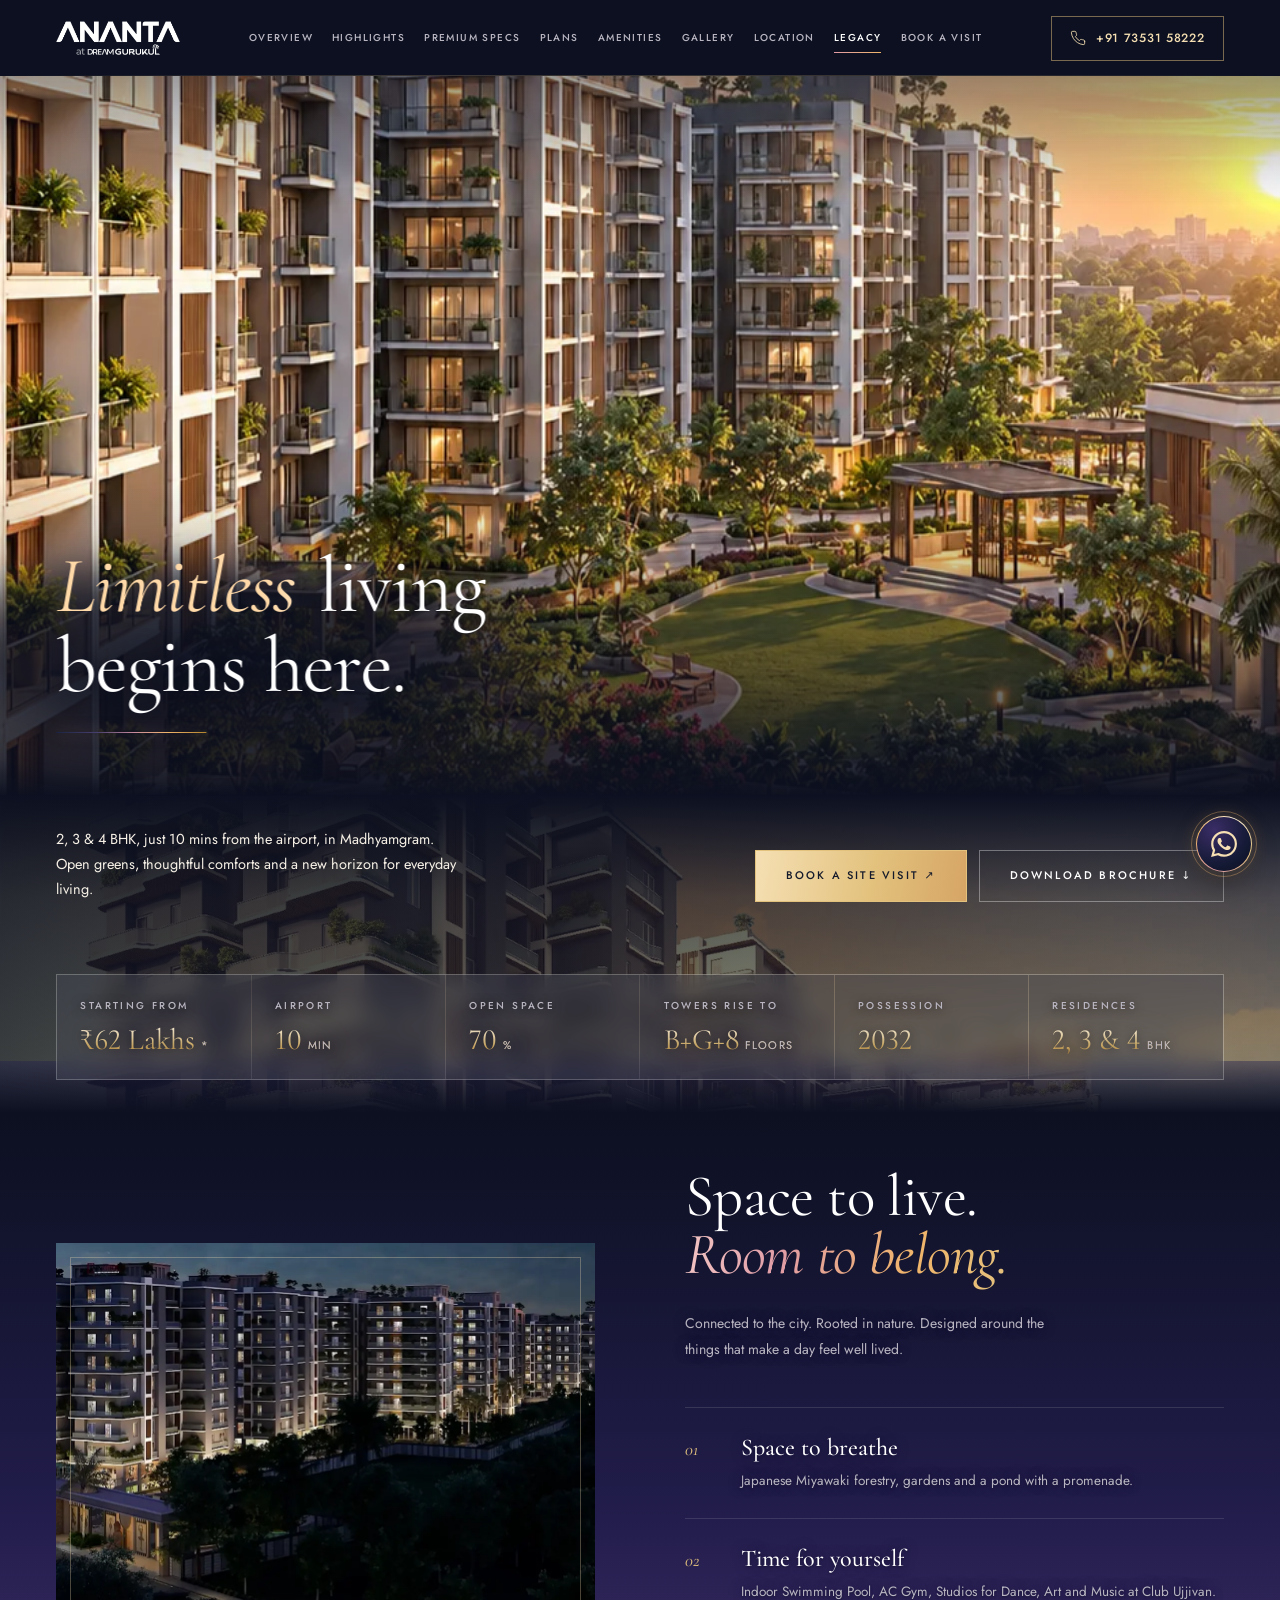
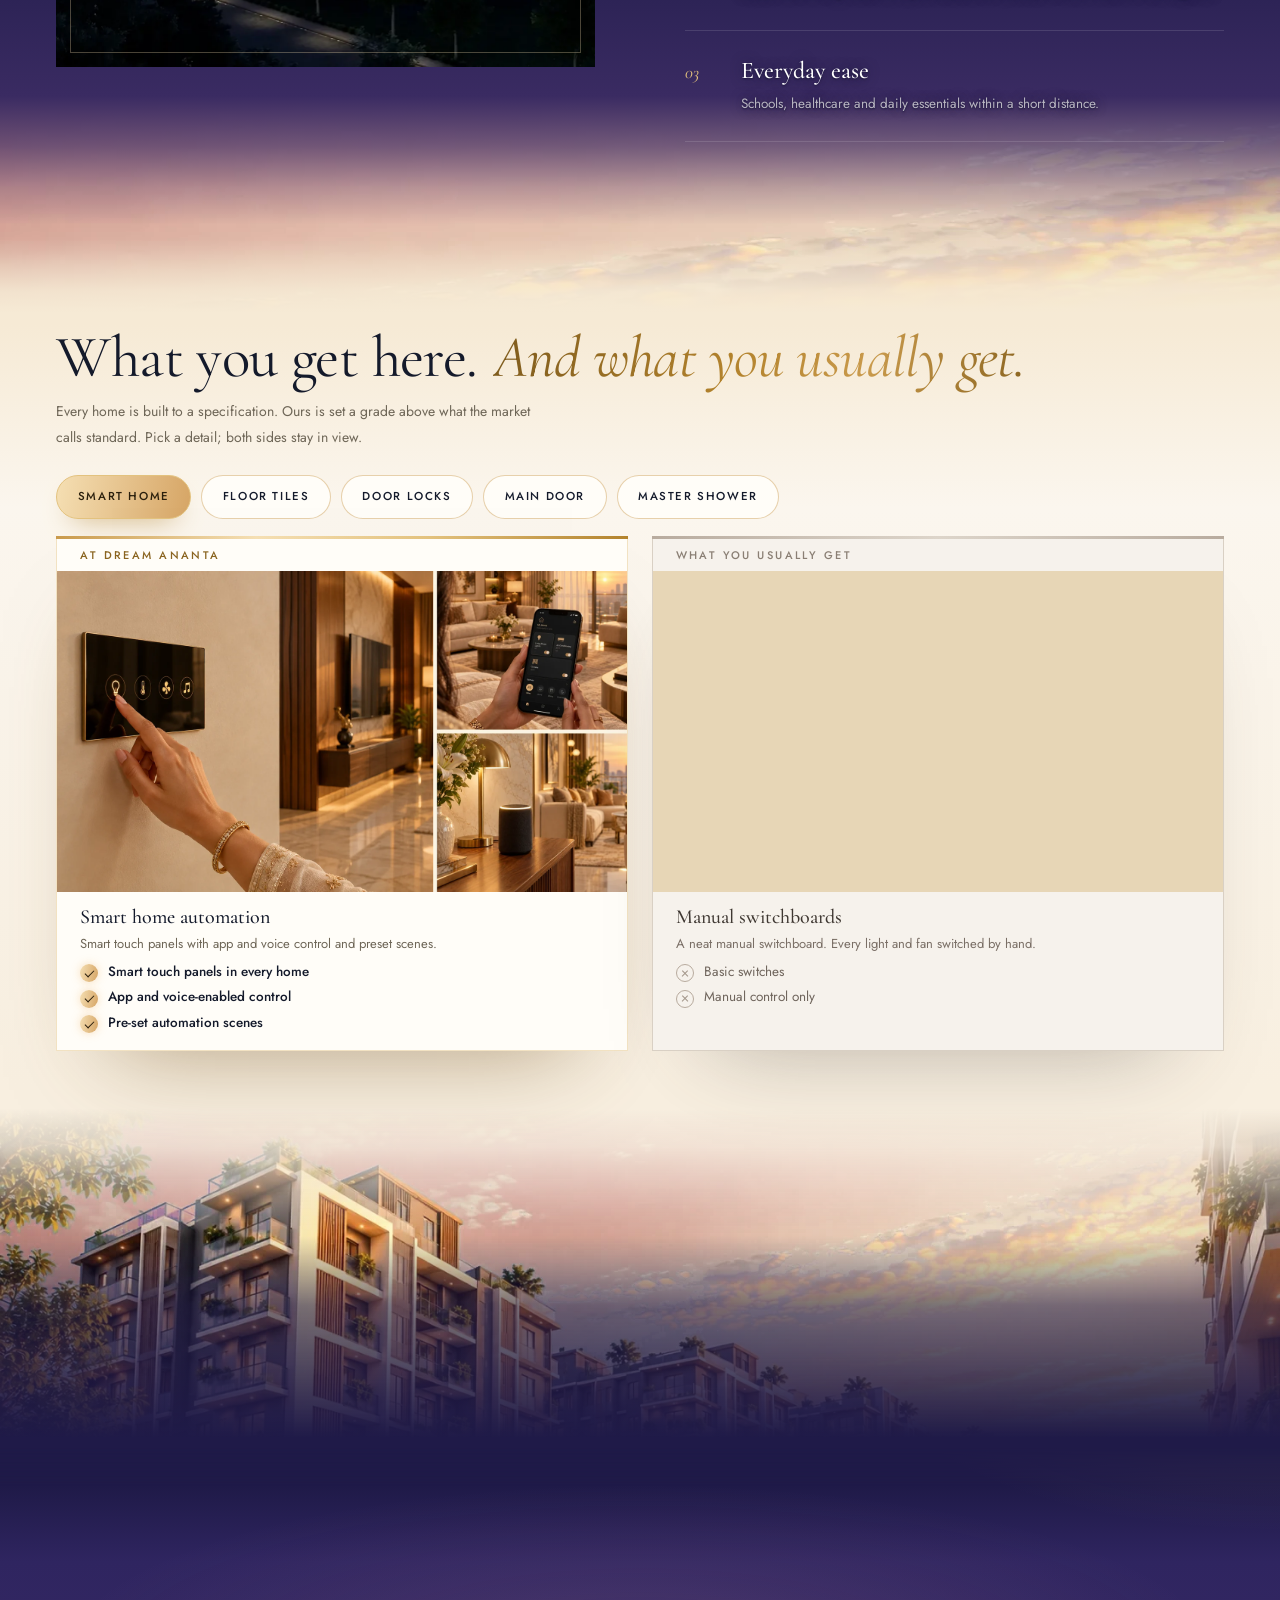
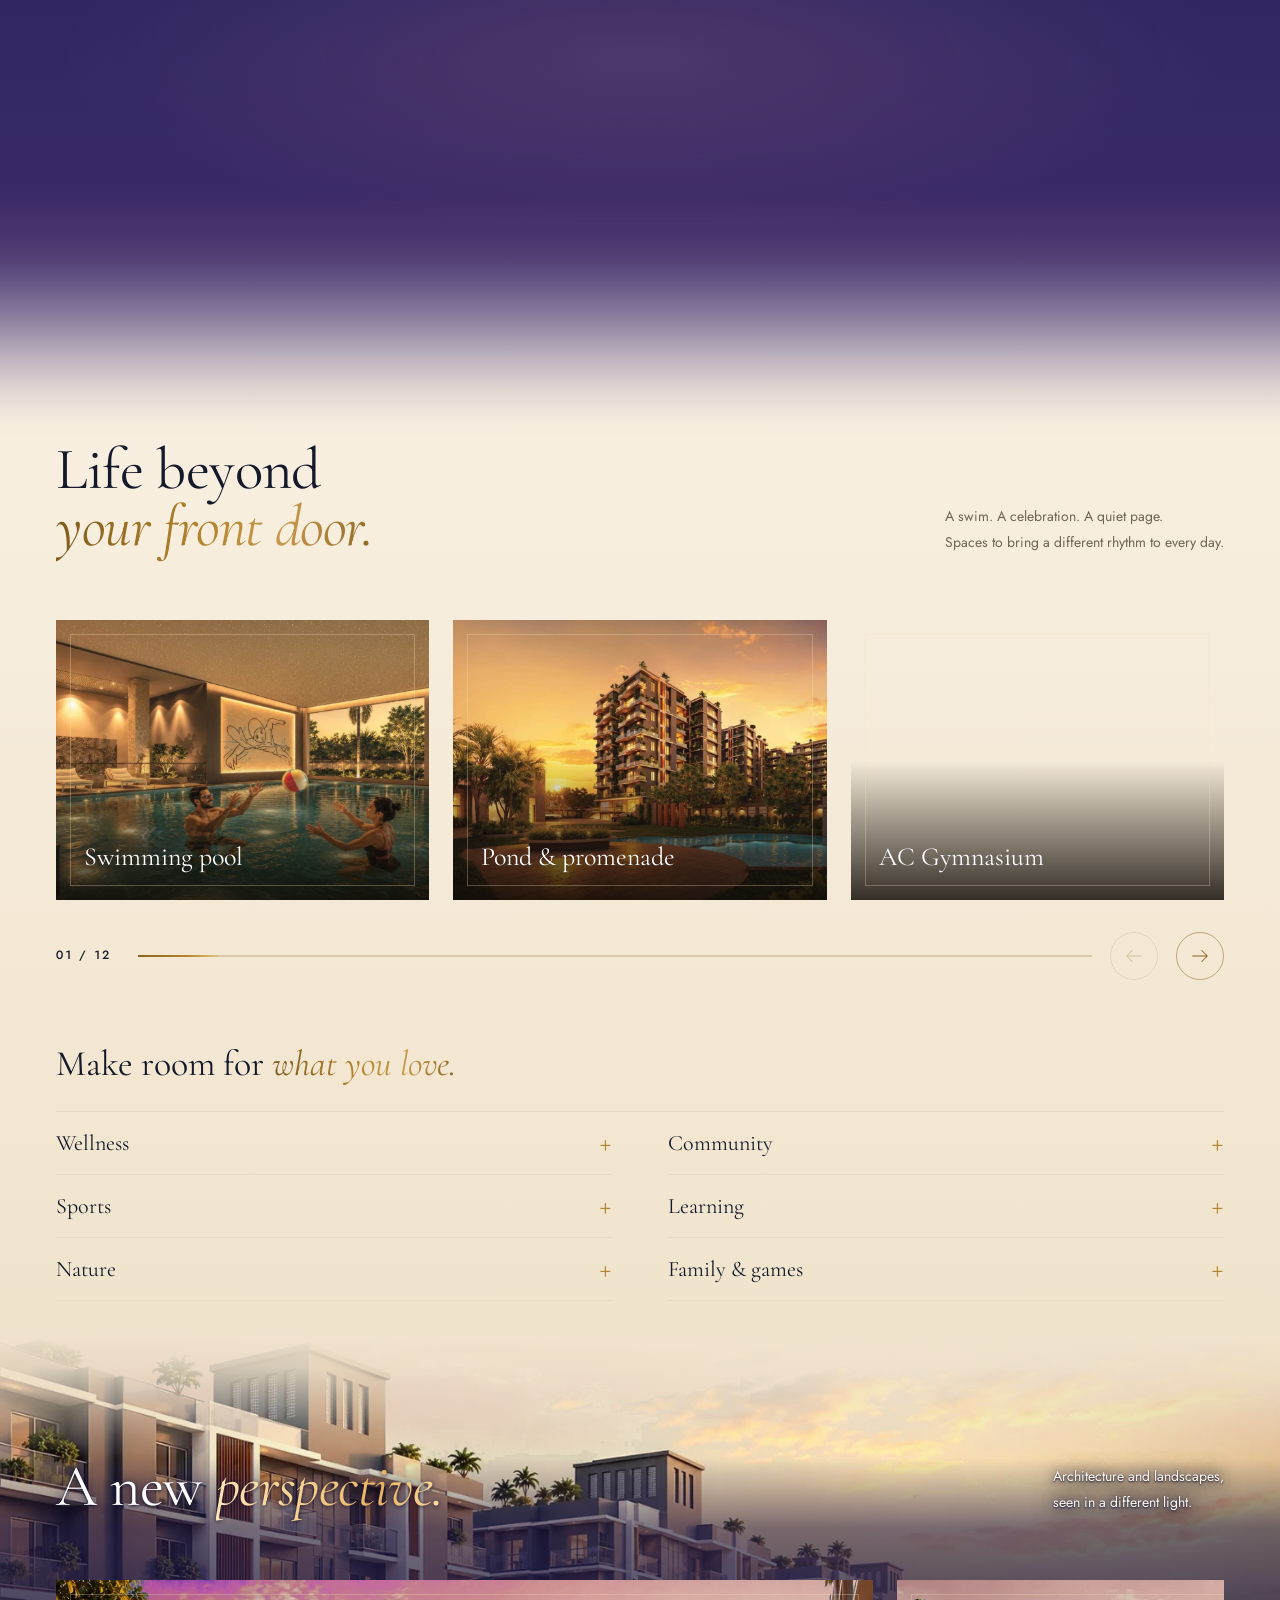
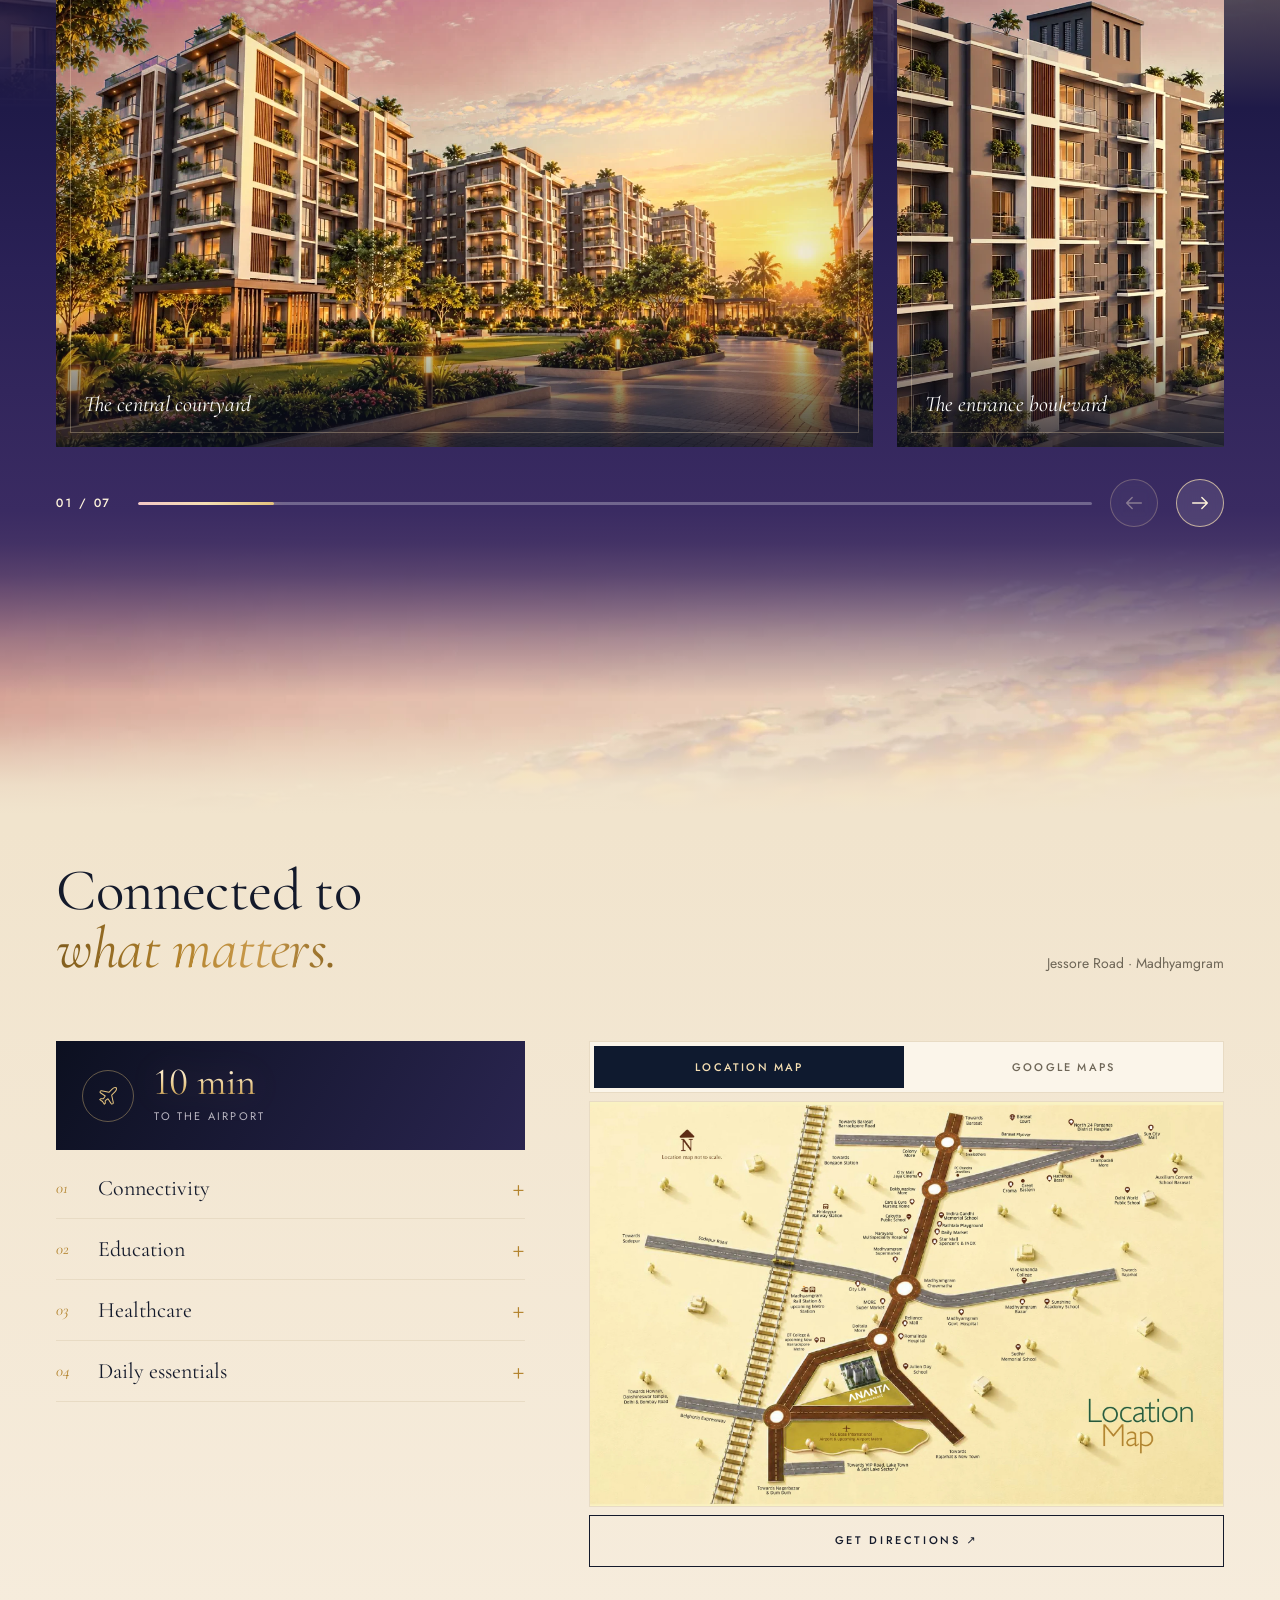
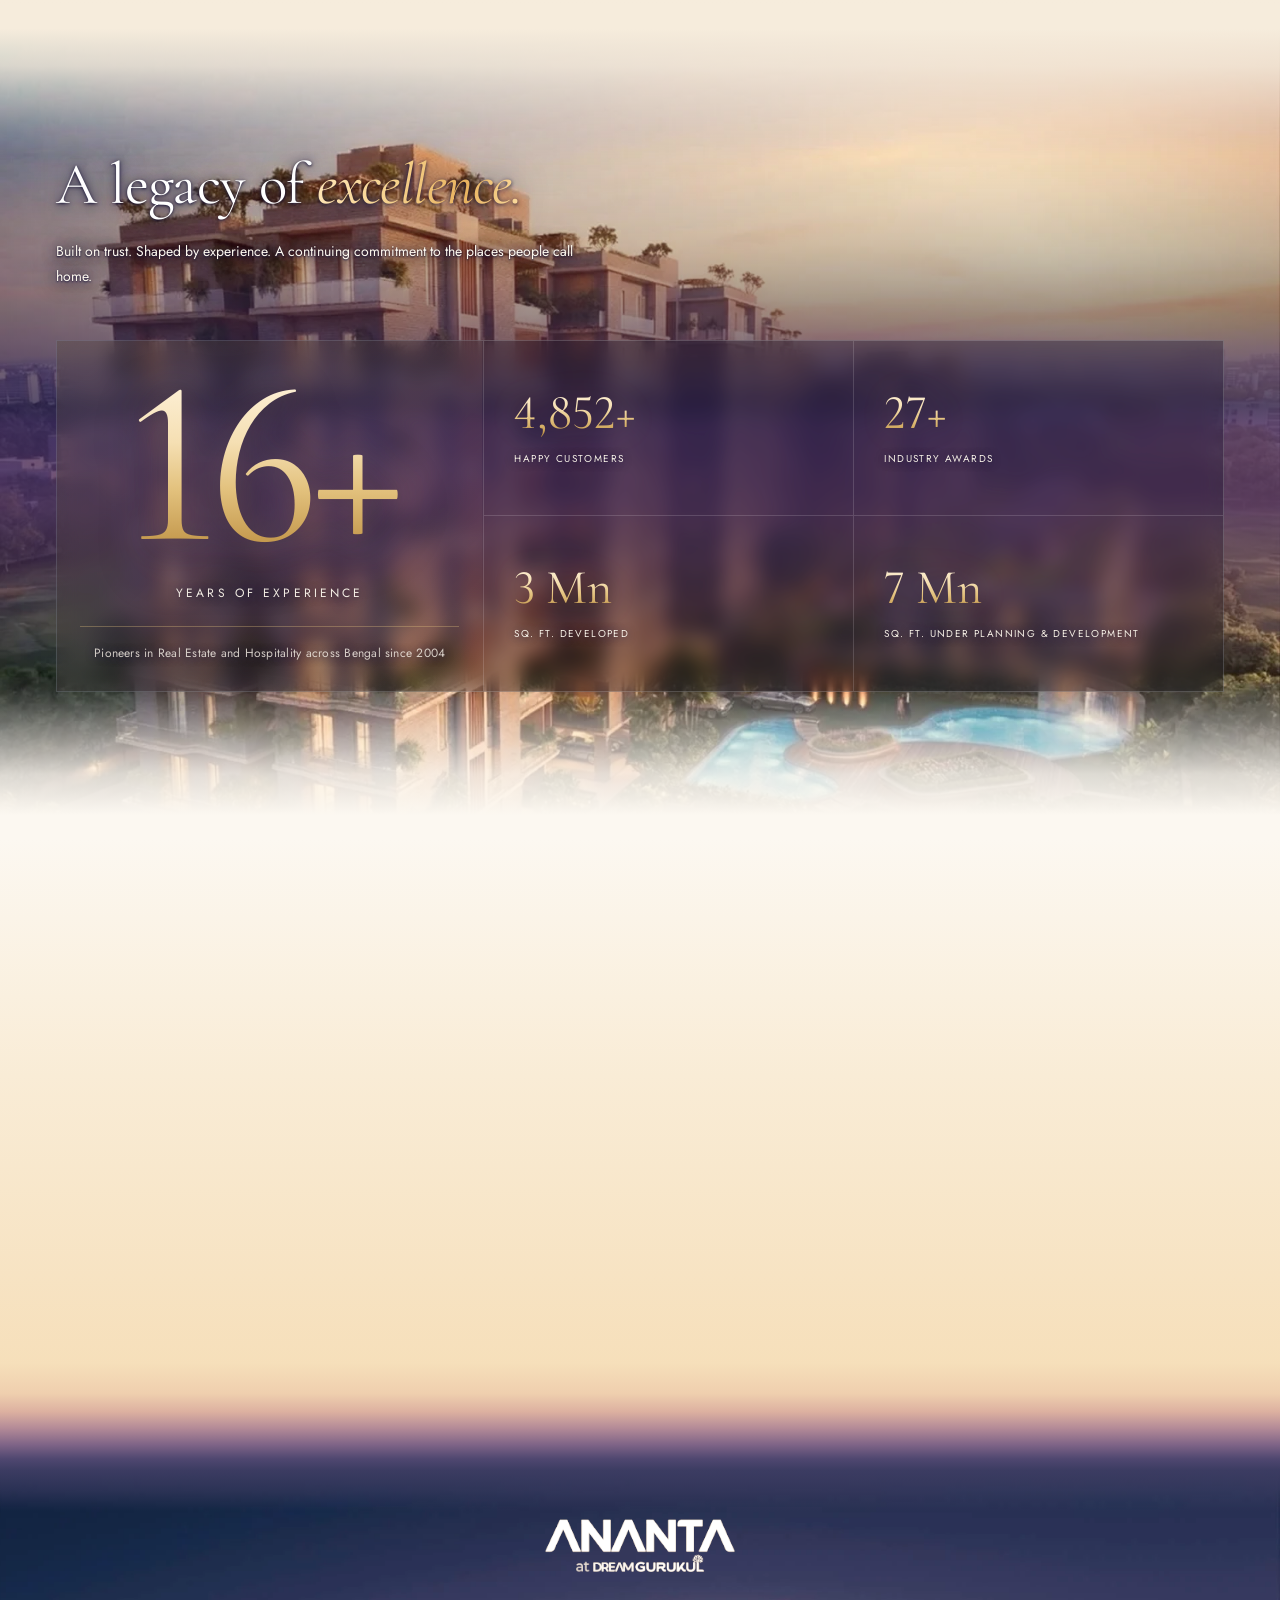
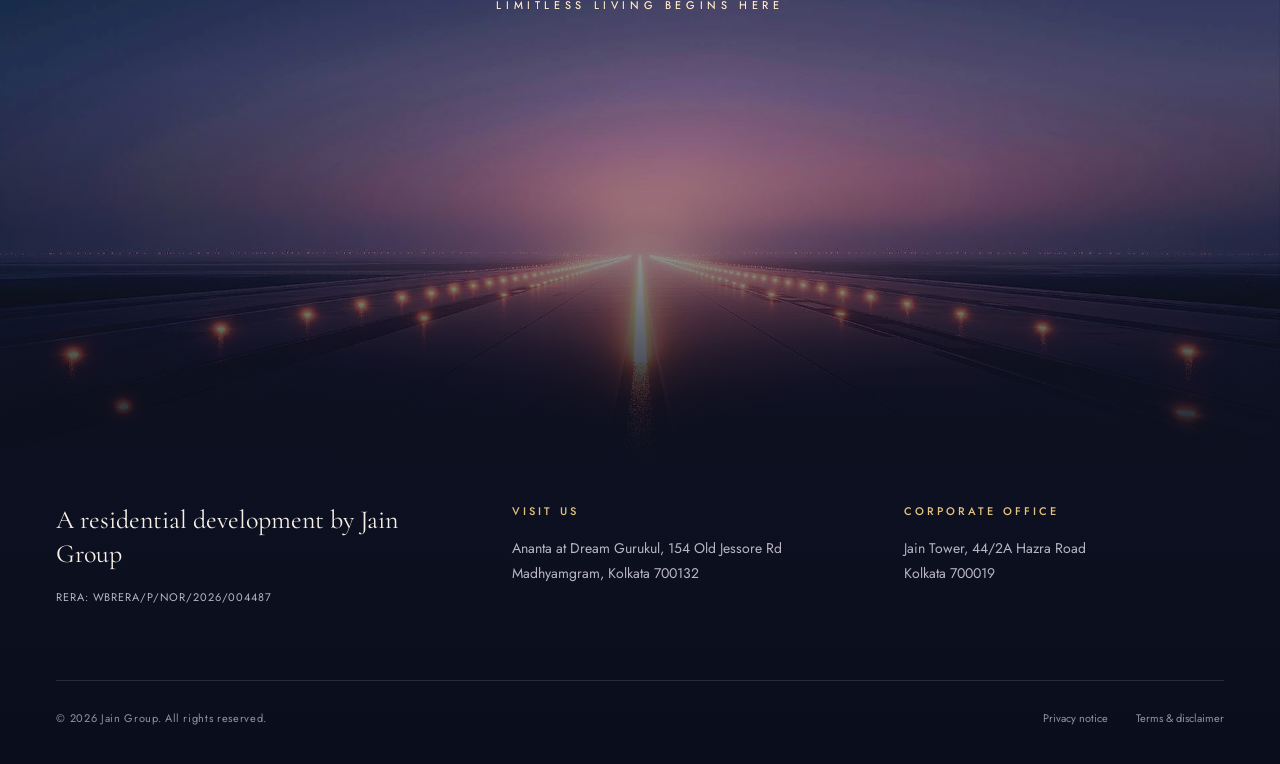
==== commit e4ad6b87: "Details on phones: switch reads Ananta specs / Conventional specs Co-Authored-By: Claude Fable 5.1 <" ====
--- a/index.html
+++ b/index.html
@@ -394,7 +394,7 @@
 </section>
 <section class="overview section" id="overview" aria-label="Overview"><div class="container"><div class="section-intro"><div class="intro-copy"><p>2, 3 &amp; 4 BHK, just 10 mins from the airport, in Madhyamgram. Open greens, thoughtful comforts and a new horizon for everyday living.</p><div class="overview-actions"><a class="btn overview-visit" href="#enquiry">Book a site visit ↗</a><button class="btn btn-brochure" type="button" data-brochure>Download brochure ↓</button></div></div></div><div class="project-facts"><div><span>Starting from</span><strong>₹62 Lakhs<small>*</small></strong></div><div><span>Airport</span><strong>10<small>min</small></strong></div><div><span>Open space</span><strong>70<small>%</small></strong></div><div><span>Towers rise to</span><strong>B+G+8<small>floors</small></strong></div><div><span>Possession</span><strong>2032</strong></div><div><span>Residences</span><strong>2, 3 &amp; 4<small>BHK</small></strong></div></div></div></section>
 <section class="highlights section" id="highlights"><div class="container split"><figure class="portrait"><img src="assets/images/web/highlights-night.webp" alt="Dream Gurukul at night: lit residences above the gardens and the entrance gate" loading="lazy" decoding="async" width="1080" height="850"></figure><div class="highlights-copy"><p class="eyebrow">HIGHLIGHTS</p><h2>Space to live.<br><em>Room to belong.</em></h2><p class="body-copy">Connected to the city. Rooted in nature. Designed around the things that make a day feel well lived.</p><div class="highlight-list"><div><span>01</span><div><h3>Space to breathe</h3><p>Japanese Miyawaki forestry, gardens and a pond with a promenade.</p></div></div><div><span>02</span><div><h3>Time for yourself</h3><p>Indoor Swimming Pool, AC Gym, Studios for Dance, Art and Music at Club Ujjivan.</p></div></div><div><span>03</span><div><h3>Everyday ease</h3><p>Schools, healthcare and daily essentials within a short distance.</p></div></div></div></div></div></section>
-<section class="details-section section" id="details"><div class="container cmp-layout"><div class="details-head"><p class="eyebrow">THE ANANTA STANDARD</p><h2>What you get here.<br><em>And what you usually get.</em></h2><div class="horizon-rule"></div><p class="body-copy">Every home is built to a specification. Ours is set a grade above what the market calls standard. Pick a detail; both sides stay in view.</p><div class="spec-mode" role="group" aria-label="Which photograph to show"><button type="button" class="spec-mode-btn is-on" data-mode="ananta" aria-pressed="true"><span class="spec-mode-dot" aria-hidden="true"></span>Dream Ananta</button><button type="button" class="spec-mode-btn" data-mode="usual" aria-pressed="false"><span class="spec-mode-dot" aria-hidden="true"></span>Conventional specs</button></div></div>
+<section class="details-section section" id="details"><div class="container cmp-layout"><div class="details-head"><p class="eyebrow">THE ANANTA STANDARD</p><h2>What you get here.<br><em>And what you usually get.</em></h2><div class="horizon-rule"></div><p class="body-copy">Every home is built to a specification. Ours is set a grade above what the market calls standard. Pick a detail; both sides stay in view.</p><div class="spec-mode" role="group" aria-label="Which photograph to show"><button type="button" class="spec-mode-btn is-on" data-mode="ananta" aria-pressed="true"><span class="spec-mode-dot" aria-hidden="true"></span>Ananta specs</button><button type="button" class="spec-mode-btn" data-mode="usual" aria-pressed="false"><span class="spec-mode-dot" aria-hidden="true"></span>Conventional specs</button></div></div>
 <div class="cmp-tabs" role="tablist" aria-label="Choose a detail to compare"><button type="button" role="tab" id="cmp-tab-0" aria-selected="true" aria-controls="cmp-board" tabindex="0" data-point="0" data-a-title="Smart home automation" data-u-title="Manual switchboards" data-a-short="Smart touch panels with app and voice control and preset scenes." data-u-short="A neat manual switchboard. Every light and fan switched by hand." data-a-src="assets/images/web/spec-smart-home.webp" data-u-src="assets/images/web/spec-usual-smart-home.webp"><span class="cmp-tab-short">Smart home</span><span class="cmp-tab-long">Smart home automation</span><span class="cmp-tab-long-u">Manual switchboards</span><span class="cmp-tab-icon" aria-hidden="true"></span></button><button type="button" role="tab" id="cmp-tab-1" aria-selected="false" aria-controls="cmp-board" tabindex="-1" data-point="1" data-a-title="Large-format tiles" data-u-title="600 × 600 mm tiles" data-a-short="1800 × 1200 mm tiles for fewer joints and a seamless, continuous floor." data-u-short="Smaller tiles, well laid, with a grid of joints across the floor." data-a-src="assets/images/web/spec-tiles.webp" data-u-src="assets/images/web/spec-usual-tiles.webp"><span class="cmp-tab-short">Floor tiles</span><span class="cmp-tab-long">Large-format tiles</span><span class="cmp-tab-long-u">600 × 600 mm tiles</span><span class="cmp-tab-icon" aria-hidden="true"></span></button><button type="button" role="tab" id="cmp-tab-2" aria-selected="false" aria-controls="cmp-board" tabindex="-1" data-point="2" data-a-title="Smart digital locks" data-u-title="Key-based locks" data-a-short="Keyless entry with fingerprint access and an anti-theft alarm. No keys to carry." data-u-short="A conventional lock. Keys to carry, copy and keep track of." data-a-src="assets/images/web/spec-smart-locks.webp" data-u-src="assets/images/web/spec-usual-smart-locks.webp"><span class="cmp-tab-short">Door locks</span><span class="cmp-tab-long">Smart digital locks</span><span class="cmp-tab-long-u">Key-based locks</span><span class="cmp-tab-icon" aria-hidden="true"></span></button><button type="button" role="tab" id="cmp-tab-3" aria-selected="false" aria-controls="cmp-board" tabindex="-1" data-point="3" data-a-title="Huge main door" data-u-title="Standard main door" data-a-short="Grand Arrival, Grander Arrival. A taller, ultra-wide main entrance door." data-u-short="A standard-height, standard-width door of average proportions." data-a-src="assets/images/web/spec-entrance.webp" data-u-src="assets/images/web/spec-usual-entrance.webp"><span class="cmp-tab-short">Main door</span><span class="cmp-tab-long">Huge main door</span><span class="cmp-tab-long-u">Standard main door</span><span class="cmp-tab-icon" aria-hidden="true"></span></button><button type="button" role="tab" id="cmp-tab-4" aria-selected="false" aria-controls="cmp-board" tabindex="-1" data-point="4" data-a-title="Body jet shower panel" data-u-title="Basic shower fittings" data-a-short="Body jets with rainfall and multi-flow settings in the master bathroom." data-u-short="An overhead shower and a hand shower. Functional, nothing more." data-a-src="assets/images/web/spec-shower.webp" data-u-src="assets/images/web/spec-usual-shower.webp"><span class="cmp-tab-short">Master shower</span><span class="cmp-tab-long">Body jet shower panel</span><span class="cmp-tab-long-u">Basic shower fittings</span><span class="cmp-tab-icon" aria-hidden="true"></span></button></div>
 <div class="cmp-board" id="cmp-board" role="tabpanel" aria-labelledby="cmp-tab-0">
 <article class="cmp-side cmp-side-ananta"><p class="cmp-side-label">At Dream Ananta</p><div class="cmp-photo"><img class="cmp-shot is-on" data-point="0" src="assets/images/web/spec-smart-home.webp" alt="Smart touch panels, a phone app and a smart speaker, from the Ananta brochure" width="1600" height="900" loading="lazy" decoding="async"><img class="cmp-shot" data-point="1" src="assets/images/web/spec-tiles.webp" alt="Large-format tile floors in a sunlit living room, from the Ananta brochure" width="1600" height="900" loading="lazy" decoding="async"><img class="cmp-shot" data-point="2" src="assets/images/web/spec-smart-locks.webp" alt="Smart digital locks with fingerprint access, from the Ananta brochure" width="1600" height="900" loading="lazy" decoding="async"><img class="cmp-shot" data-point="3" src="assets/images/web/spec-entrance.webp" alt="A family stepping through the tall, wide Ananta entrance door" width="1600" height="900" loading="lazy" decoding="async"><img class="cmp-shot" data-point="4" src="assets/images/web/spec-shower.webp" alt="Body jet shower panel in a master bathroom, from the Ananta brochure" width="1600" height="900" loading="lazy" decoding="async"><button type="button" class="cmp-zoom" data-image="assets/images/web/spec-smart-home.webp" data-caption="Smart home automation · At Dream Ananta" aria-label="Enlarge the Dream Ananta photograph"></button></div><div class="cmp-text"><h3 class="cmp-title" data-title>Smart home automation</h3><p class="cmp-short" data-short>Smart touch panels with app and voice control and preset scenes.</p><ul class="cmp-points" data-point="0"><li><span class="cmp-mark" aria-hidden="true"></span>Smart touch panels in every home</li><li><span class="cmp-mark" aria-hidden="true"></span>App and voice-enabled control</li><li><span class="cmp-mark" aria-hidden="true"></span>Pre-set automation scenes</li></ul><ul class="cmp-points" data-point="1" hidden><li><span class="cmp-mark" aria-hidden="true"></span>1800 × 1200 mm large-format tiles</li><li><span class="cmp-mark" aria-hidden="true"></span>Seamless finish with fewer joints</li><li><span class="cmp-mark" aria-hidden="true"></span>Hotel-inspired, easier to maintain</li></ul><ul class="cmp-points" data-point="2" hidden><li><span class="cmp-mark" aria-hidden="true"></span>Smart digital locks</li><li><span class="cmp-mark" aria-hidden="true"></span>Fingerprint access, no keys to carry</li><li><span class="cmp-mark" aria-hidden="true"></span>Anti-theft alarm</li></ul><ul class="cmp-points" data-point="3" hidden><li><span class="cmp-mark" aria-hidden="true"></span>Taller, extra-wide entrance doors</li><li><span class="cmp-mark" aria-hidden="true"></span>Stronger presence, easier furniture moves</li><li><span class="cmp-mark" aria-hidden="true"></span>Wheelchair and double-stretcher access</li></ul><ul class="cmp-points" data-point="4" hidden><li><span class="cmp-mark" aria-hidden="true"></span>Body jets and shower panel</li><li><span class="cmp-mark" aria-hidden="true"></span>Rainfall and multi-flow system</li><li><span class="cmp-mark" aria-hidden="true"></span>Spa-inspired bathing every day</li></ul></div></article>
--- a/assets/css/compare.css
+++ b/assets/css/compare.css
@@ -4,7 +4,7 @@
    Phones: the tabs become a collapsible list and the two cards open right under the chosen point. */
 
 /* ---- the detail tabs */
-.cmp-tabs{display:flex;flex-wrap:wrap;gap:10px;margin:clamp(16px,1.5vw,24px) 0 clamp(12px,1.2vw,18px)}
+.cmp-tabs{display:flex;flex-wrap:wrap;gap:10px;margin:clamp(20px,1.9vw,30px) 0 clamp(14px,1.3vw,20px)}
 .cmp-tabs [role="tab"]{display:inline-flex;align-items:center;min-height:44px;padding:0 clamp(18px,1.6vw,26px);border:1px solid #c99a4c73;border-radius:999px;background:#fffdf8;color:var(--ink);font:500 clamp(11.5px,.84vw,13px)/1 var(--sans);letter-spacing:.14em;text-transform:uppercase;cursor:pointer;transition:background .4s var(--ease),border-color .4s var(--ease),color .4s var(--ease),box-shadow .4s var(--ease)}
 .cmp-tabs [role="tab"]:hover{border-color:#c99a4c;background:#f6e6c666}
 .cmp-tabs [role="tab"][aria-selected="true"]{background:linear-gradient(100deg,#f5dfb3,#d6a565);border-color:#e3c27e;color:#2a1f0c;box-shadow:0 12px 28px -16px #b3832d}
@@ -57,27 +57,6 @@
   .section.details-section{padding-bottom:clamp(28px,2.8vw,44px)}
   .details-section .details-head .body-copy{max-width:60ch;margin-top:12px}
 }
-/* short laptop screens: the one-line description steps aside so the photographs and lists stay on screen */
-@media (min-width:1001px) and (max-height:900px){
-  .cmp-short{display:none}
-  .cmp-title{margin-bottom:10px}
-  .cmp-tabs{margin:14px 0 12px}
-  .section.details-section{padding-bottom:24px}
-}
-/* shorter still (768px laptops): the heading alone introduces the cards, which sit a little narrower so their
-   photographs keep their full shape and still end above the fold */
-@media (min-width:1001px) and (max-height:800px){
-  .details-section .details-head .body-copy{display:none}
-  .cmp-tabs{margin:12px 0 10px}
-  .cmp-tabs [role="tab"]{min-height:40px}
-  .cmp-board{max-width:1120px;margin-inline:auto}
-  .cmp-side-label{padding:8px 20px 6px}
-  .cmp-text{padding:10px 20px 12px}
-  .cmp-title{font-size:20px;margin-bottom:8px}
-  .cmp-points{gap:4px}
-  .cmp-points li{font-size:13.5px;line-height:1.35}
-  .section.details-section{padding-bottom:18px}
-}
 
 /* the photo switch is for phones only */
 .spec-mode{display:none}
@@ -85,7 +64,7 @@
 /* ---- phones and tablets: the switch under the intro, then a collapsible list. An open point shows the photograph
    for the chosen side, then At Dream Ananta in gold and What you usually get in grey, stacked. */
 @media (max-width:1000px){
-  .spec-mode{display:flex;width:100%;margin-top:22px;padding:4px;background:#fffdf8;border:1px solid #e3c27e99;border-radius:999px;box-shadow:0 18px 40px -28px #6b4a1a99}
+  .spec-mode{display:flex;order:0;width:100%;margin:12px 0 18px;padding:4px;background:#fffdf8;border:1px solid #e3c27e99;border-radius:999px;box-shadow:0 18px 40px -28px #6b4a1a99}
   .spec-mode-btn{flex:1 1 0;display:inline-flex;align-items:center;justify-content:center;gap:8px;padding:13px 6px;border:0;border-radius:999px;background:transparent;color:var(--muted);font:500 10.5px/1 var(--sans);letter-spacing:.1em;white-space:nowrap;text-transform:uppercase;cursor:pointer;transition:background .45s var(--ease),color .45s var(--ease)}
   .spec-mode-dot{width:8px;height:8px;border-radius:50%;border:1px solid currentColor}
   .spec-mode-btn.is-on{color:var(--ink);background:linear-gradient(100deg,#f5dfb3,#d6a565)}
@@ -93,7 +72,7 @@
   .spec-mode-btn[data-mode=usual].is-on{color:#fffdf8;background:linear-gradient(100deg,#6a6058,#3f3832)}
   .spec-mode-btn[data-mode=usual].is-on .spec-mode-dot{background:#fffdf8;border-color:#fffdf8}
 
-  .cmp-tabs{position:relative;z-index:1;flex-direction:column;flex-wrap:nowrap;gap:0;margin:26px 0 0;padding:4px 0;background:#fffdf8;border:1px solid #e3c27e73;box-shadow:0 50px 90px -56px #6b4a1a8c}
+  .cmp-tabs{position:relative;z-index:1;flex-direction:column;flex-wrap:nowrap;gap:0;margin:24px 0 0;padding:4px 0;background:#fffdf8;border:1px solid #e3c27e73;box-shadow:0 50px 90px -56px #6b4a1a8c}
   .cmp-tabs::before,.cmp-tabs::after{content:'';position:absolute;left:-1px;right:-1px;height:3px;background:linear-gradient(90deg,#c99a4c,#f5dfb3 35%,#e3c27e 65%,#b3832d)}
   .cmp-tabs::before{top:-1px}
   .cmp-tabs::after{bottom:-1px}
@@ -105,8 +84,6 @@
   .mode-usual .cmp-tabs [role=tab].is-open{background:linear-gradient(90deg,#ebe6df99,#ebe6df00 85%);color:#3f3832}
   .cmp-tab-short{display:none}
   .cmp-tab-long{display:block}
-  .mode-usual .cmp-tab-long{display:none}
-  .mode-usual .cmp-tab-long-u{display:block}
   .cmp-tab-icon{position:relative;display:block;width:34px;height:34px;border:1px solid #c99a4c99;border-radius:50%;color:var(--gold-deep);transition:transform .5s var(--ease),background .4s var(--ease),border-color .4s var(--ease)}
   .cmp-tab-icon::before,.cmp-tab-icon::after{content:'';position:absolute;left:50%;top:50%;width:14px;height:1.5px;margin:-.75px 0 0 -7px;background:currentColor;border-radius:1px}
   .cmp-tab-icon::after{transform:rotate(90deg)}
@@ -114,7 +91,7 @@
   .mode-usual .cmp-tabs [role=tab].is-open .cmp-tab-icon{background:linear-gradient(100deg,#d9d2c9,#a69a8d);border-color:#a69a8d}
 
   /* the open point: photograph (one side at a time), then the two blocks */
-  .cmp-board{display:flex;flex-direction:column;padding:0 20px 18px;background:linear-gradient(180deg,#f6e6c64d,#f6e6c600 40%)}
+  .cmp-board{display:flex;flex-direction:column;padding:4px 20px 18px;background:linear-gradient(180deg,#f6e6c64d,#f6e6c600 40%)}
   .mode-usual .cmp-board{background:linear-gradient(180deg,#ebe6df66,#ebe6df00 40%)}
   .cmp-side{display:contents}
   .cmp-side::before{content:none}
@@ -130,6 +107,7 @@
   .cmp-side-usual .cmp-text{order:3;margin-top:10px;background:linear-gradient(180deg,#ebe6df99,#ebe6df1a);border-top:2px solid #c9c0b5}
   .cmp-side-usual .cmp-text::before{content:'What you usually get';color:#8a7f74}
   .cmp-title{display:none}
+  .mode-usual .cmp-side-usual .cmp-title{display:block;margin:0 0 6px;font-size:18px;color:#3f3832}
   .cmp-short{display:block;margin:0 0 10px;font-size:14px;line-height:1.55;color:var(--muted)}
   /* each side owns the open point: Dream Ananta shows only its block, Conventional only its own */
   .cmp-side-usual .cmp-text{display:none;margin-top:0}
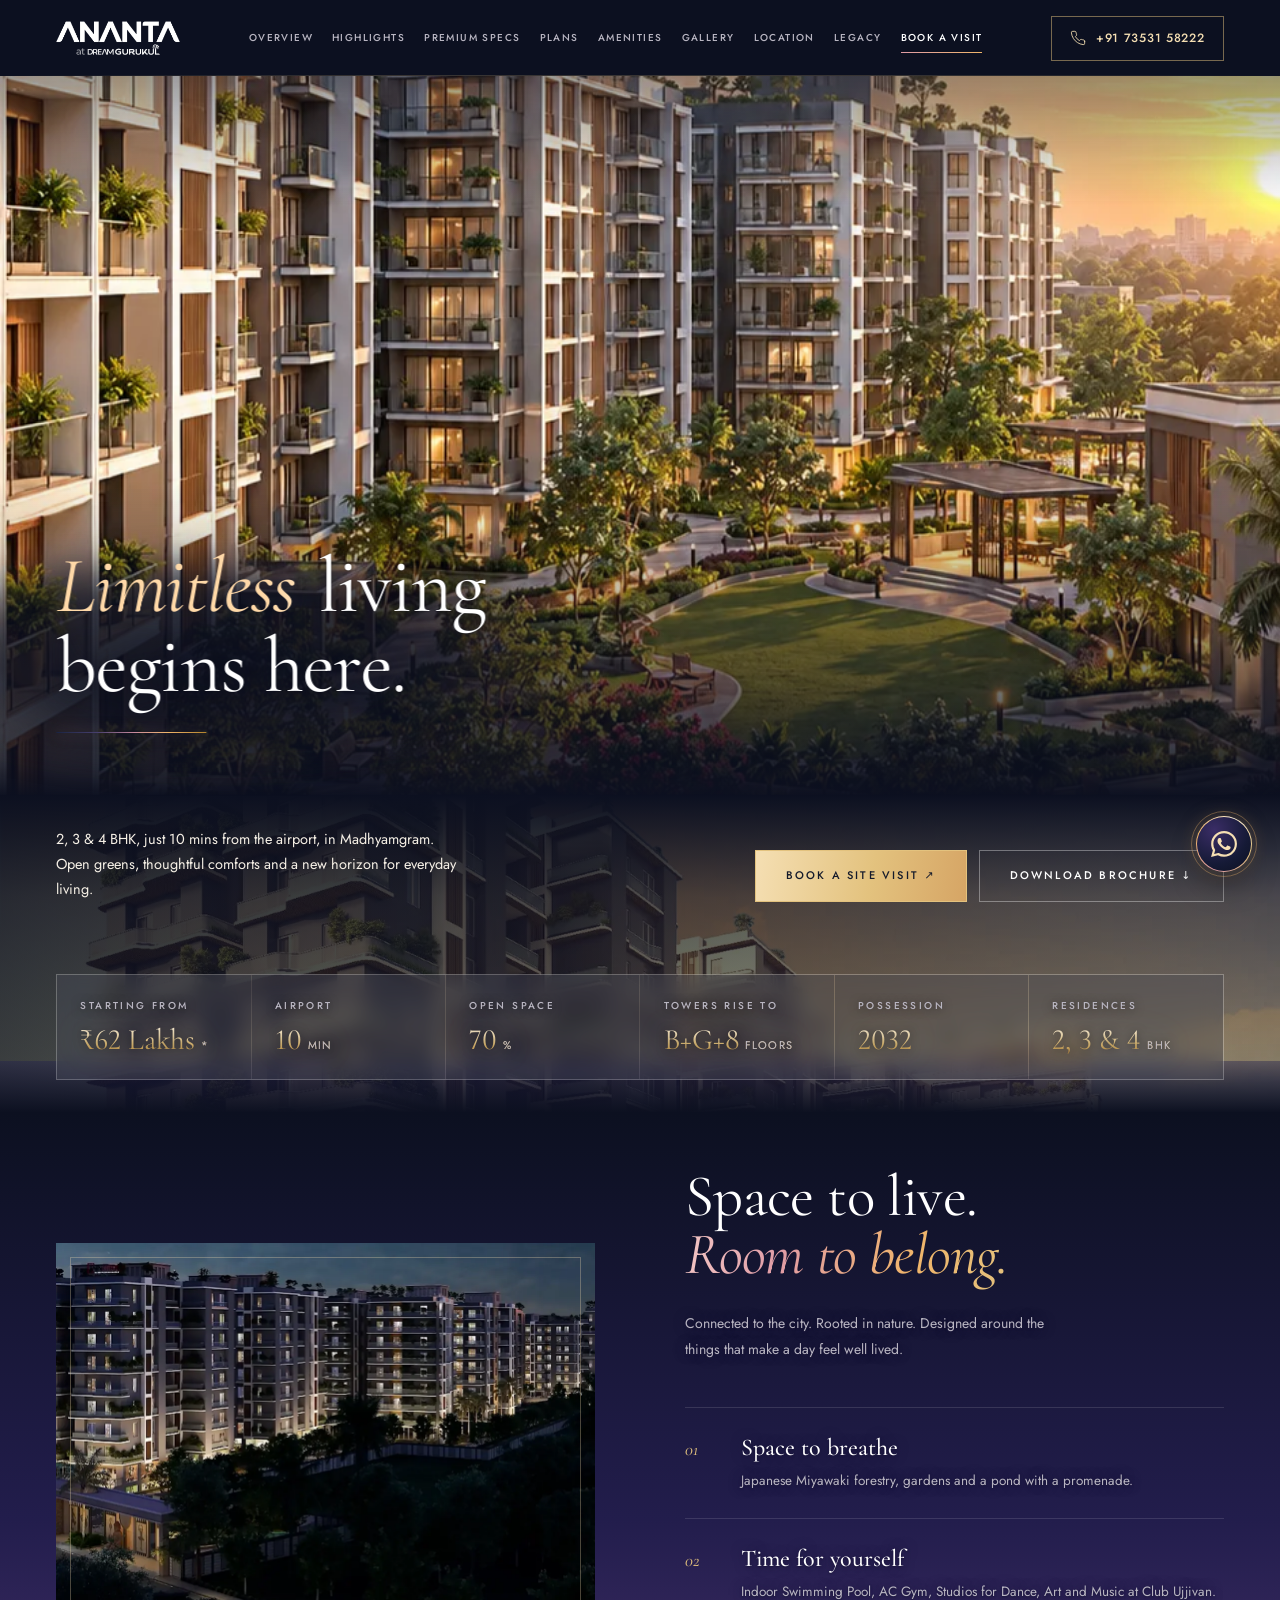
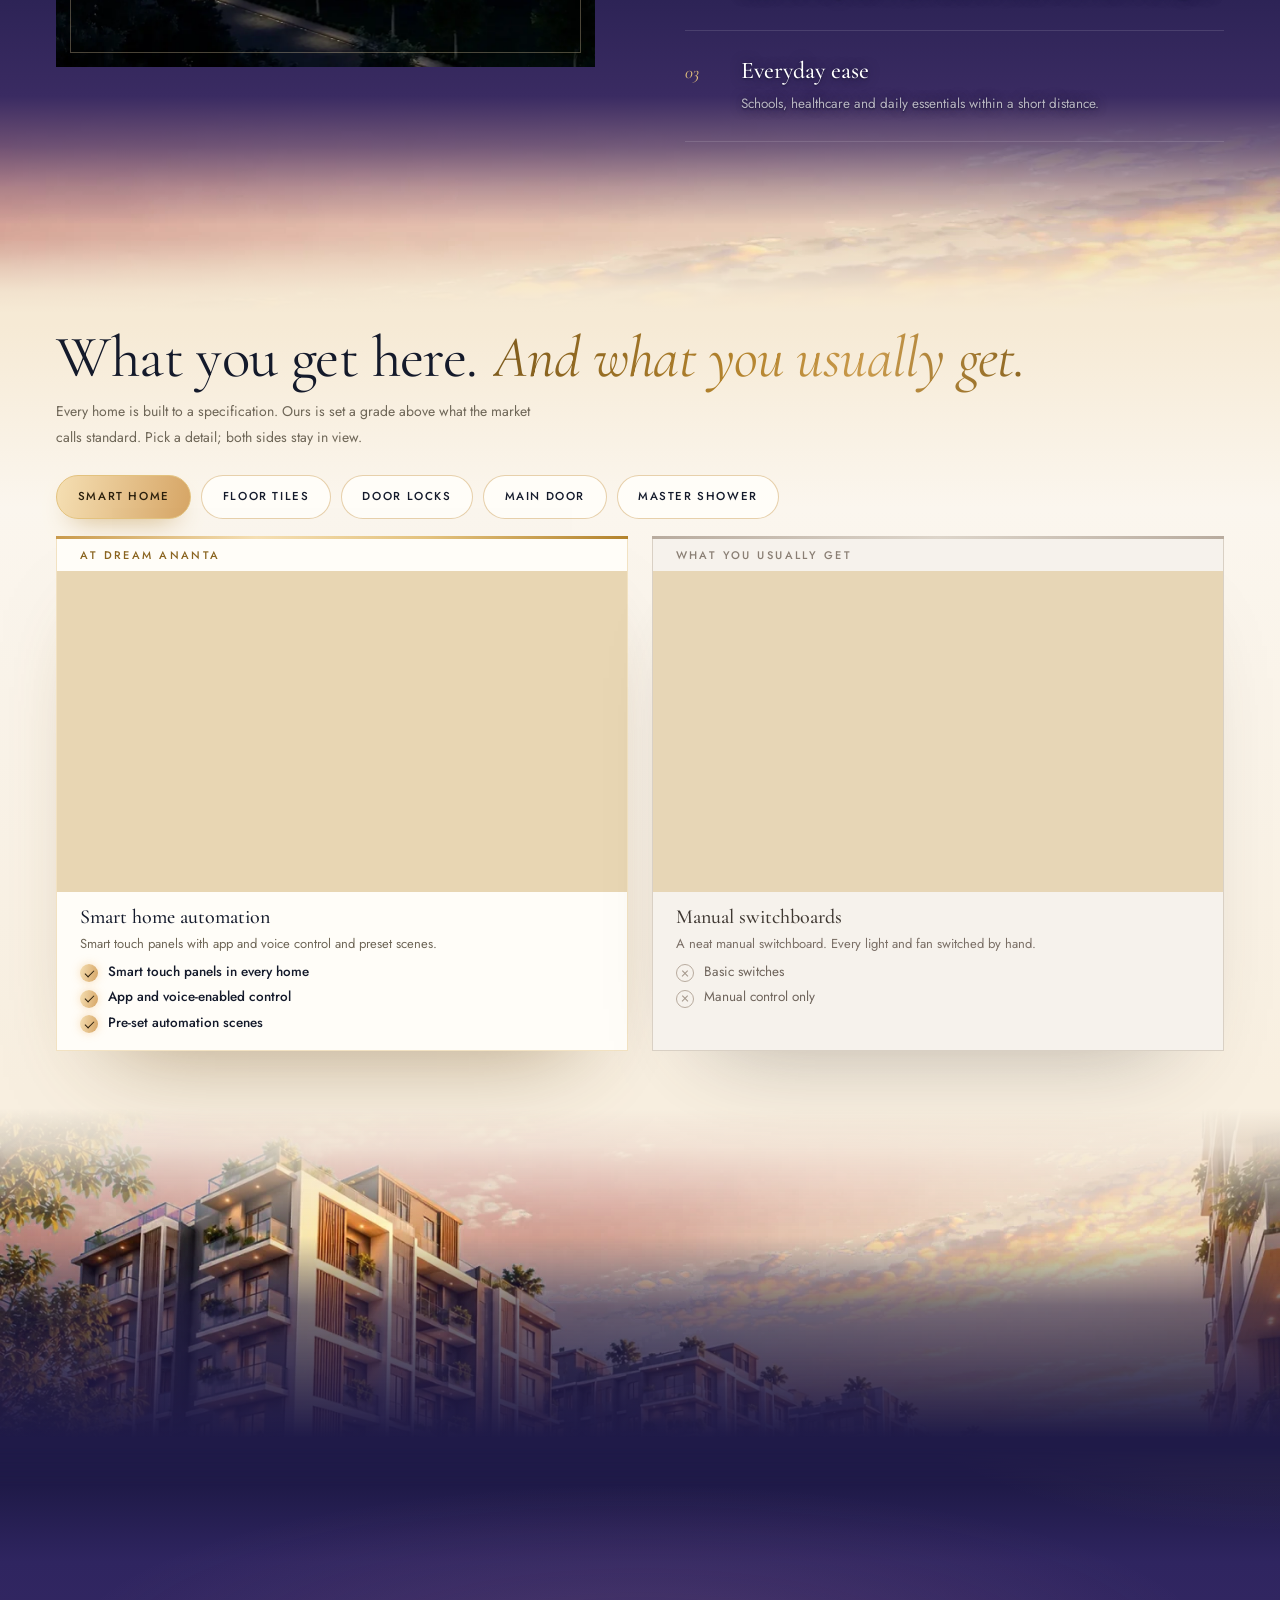
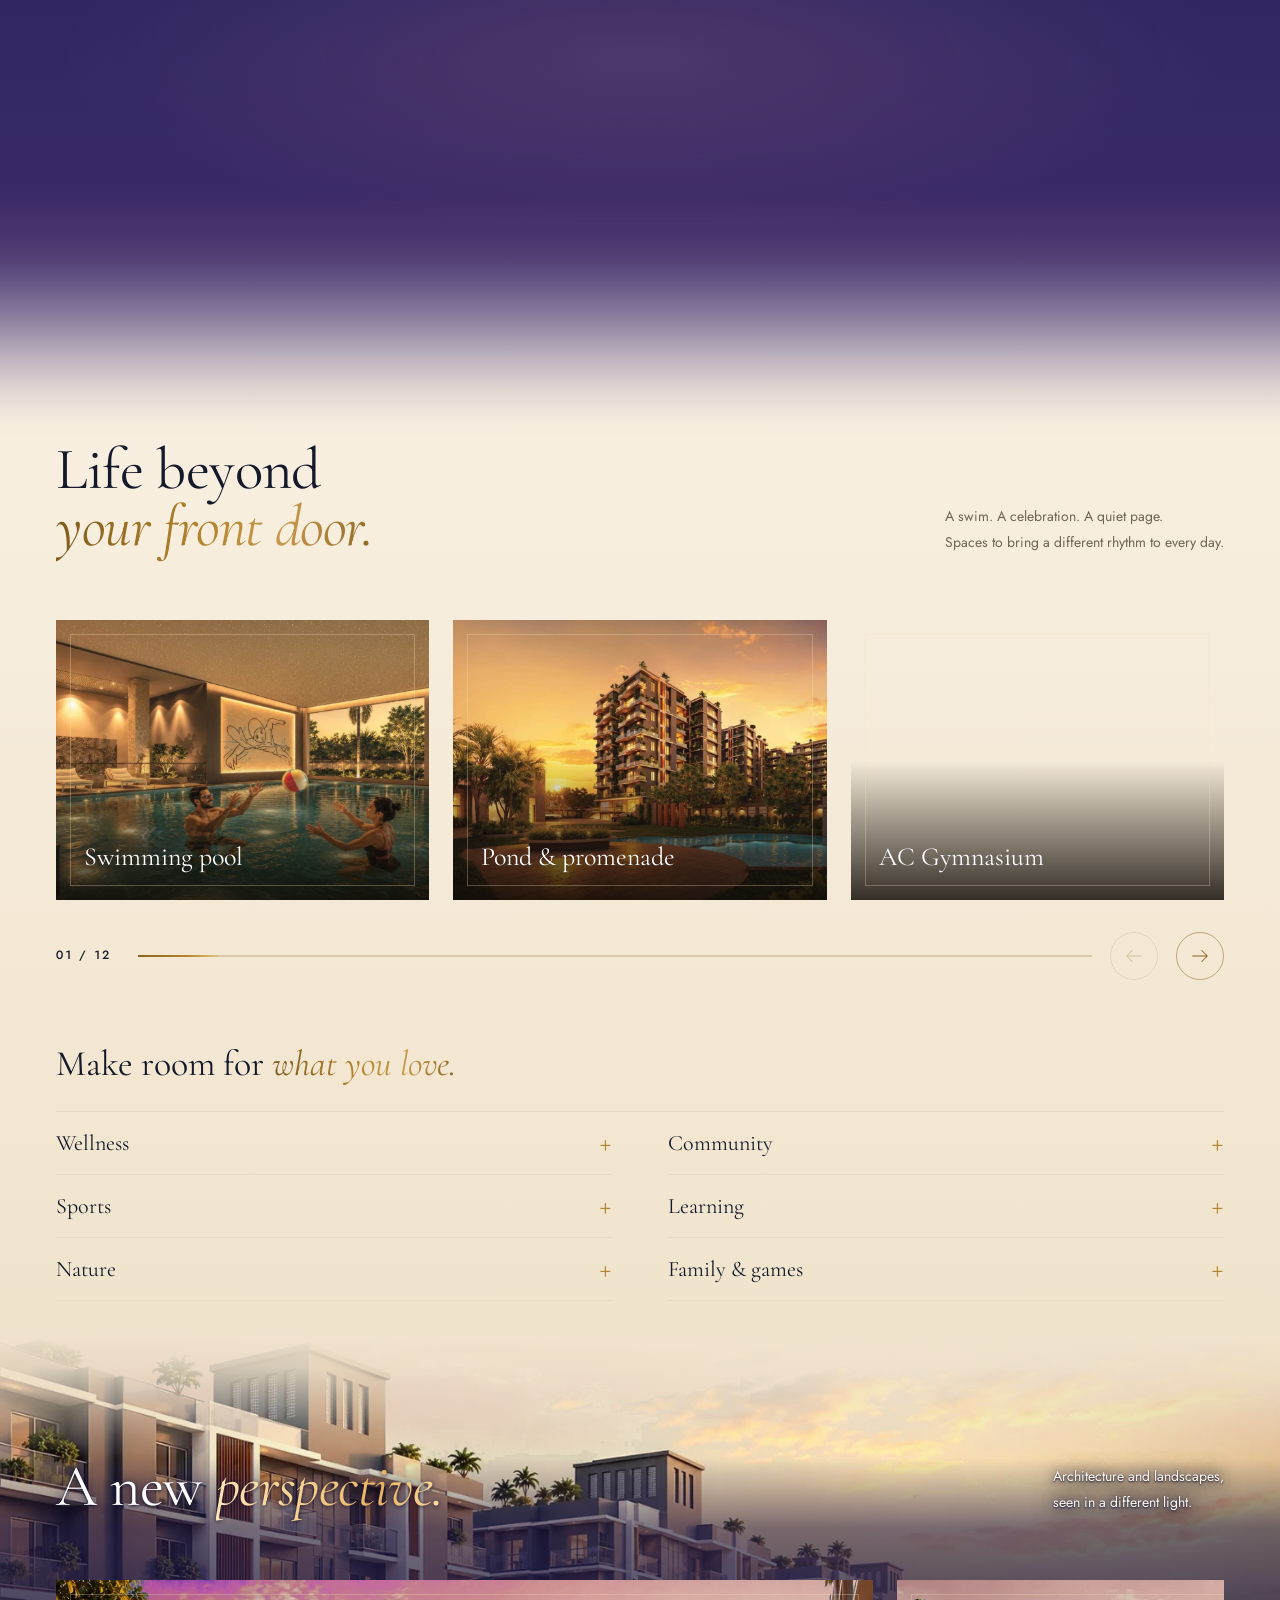
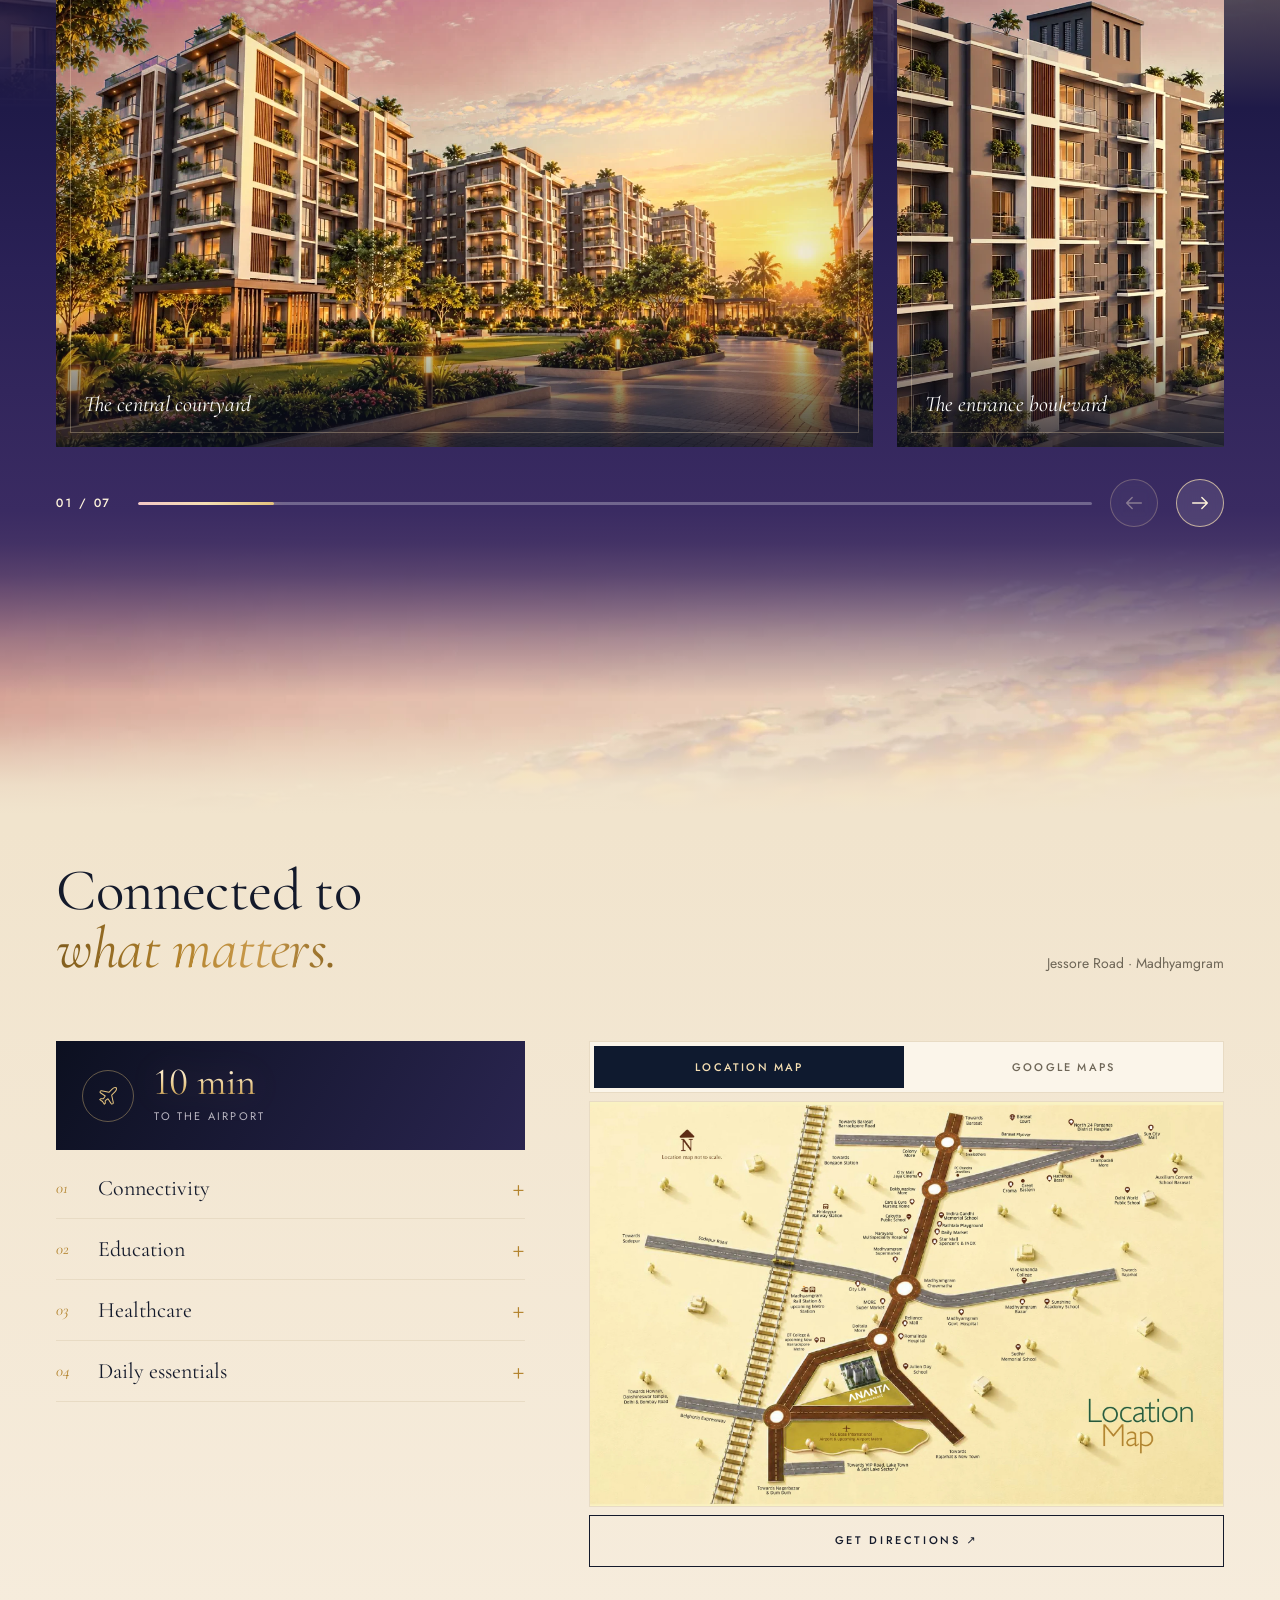
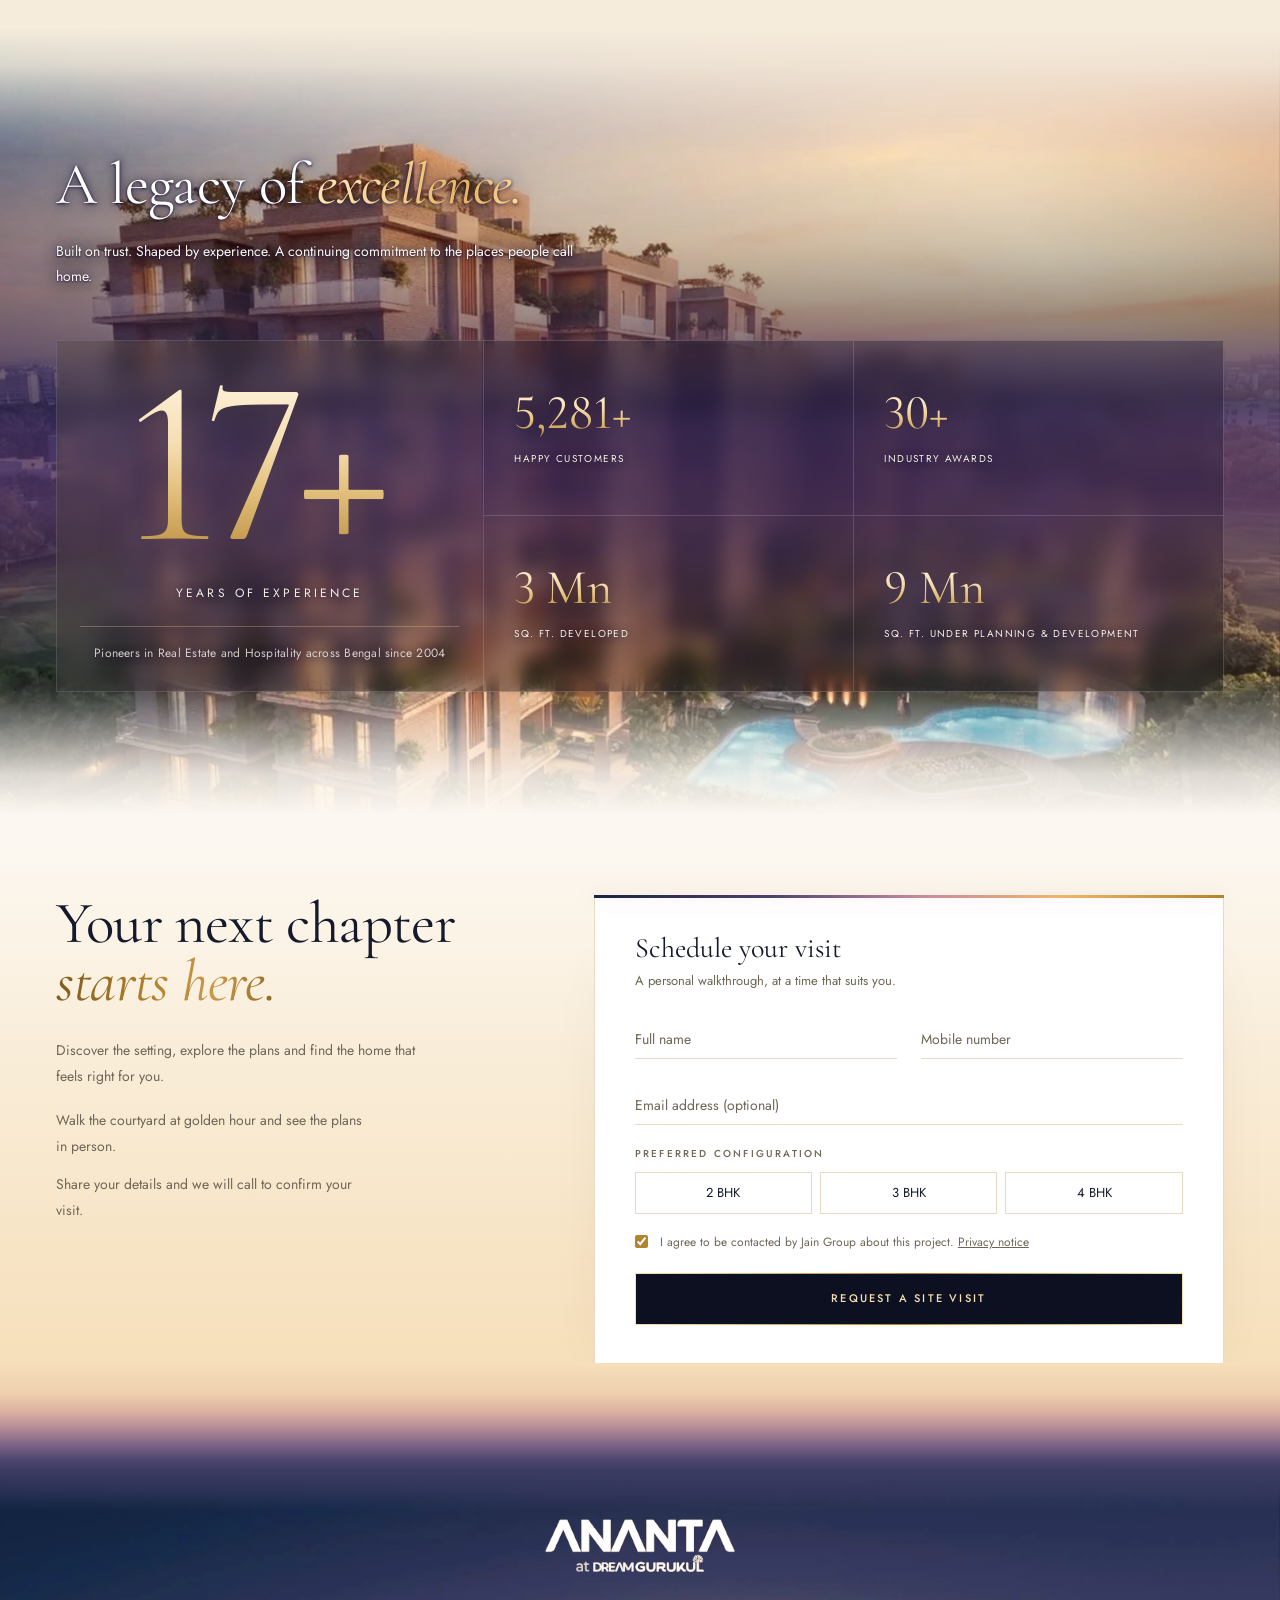
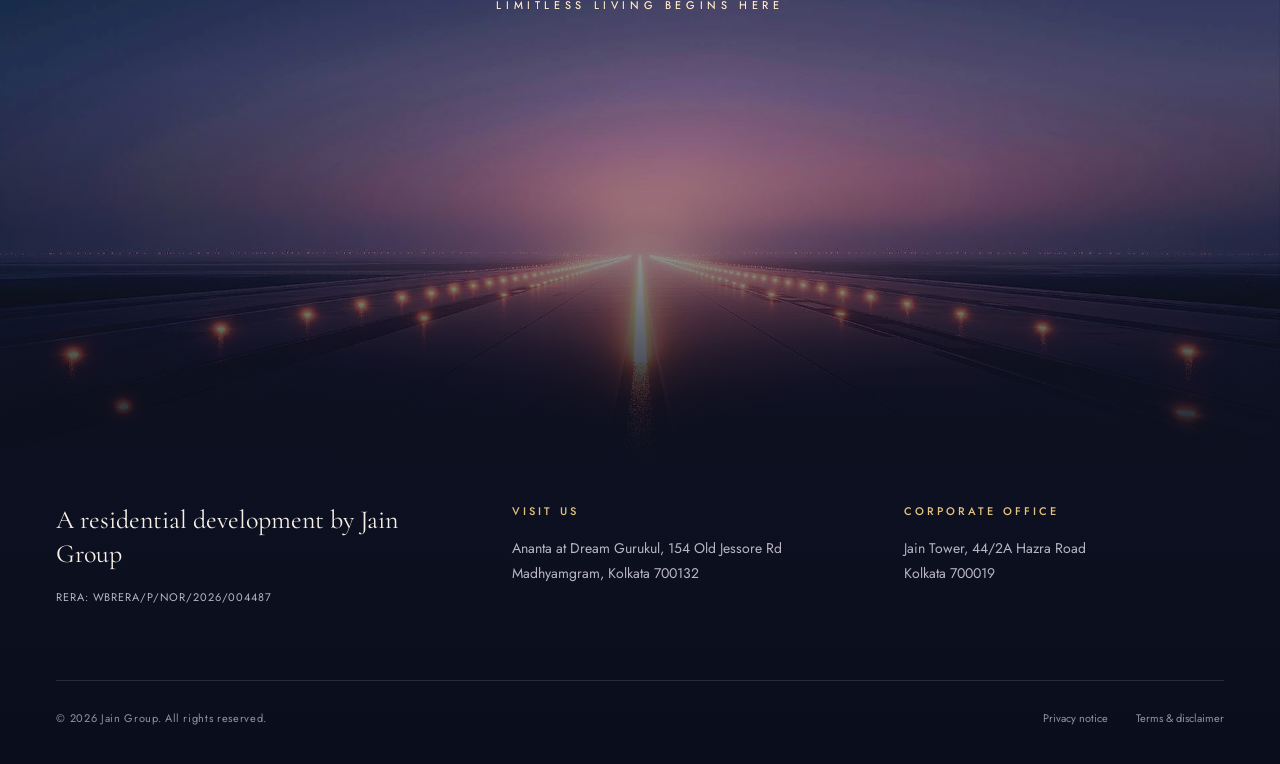
==== commit d126ba60: "Merge the system team's index; Details copy edits; no carried-over side on phones From the team's in" ====
--- a/index.html
+++ b/index.html
@@ -41,7 +41,15 @@
 
 
 
-<script>(function(w,d,s,l,i){w[l]=w[l]||[];w[l].push({'gtm.start':new Date().getTime(),event:'gtm.js'});var f=d.getElementsByTagName(s)[0],j=d.createElement(s),dl=l!='dataLayer'?'&l='+l:'';j.async=true;j.src='https://www.googletagmanager.com/gtm.js?id='+i+dl;f.parentNode.insertBefore(j,f);})(window,document,'script','dataLayer','GTM-K7TTFSDN');</script>
+<!-- <script>(function(w,d,s,l,i){w[l]=w[l]||[];w[l].push({'gtm.start':new Date().getTime(),event:'gtm.js'});var f=d.getElementsByTagName(s)[0],j=d.createElement(s),dl=l!='dataLayer'?'&l='+l:'';j.async=true;j.src='https://www.googletagmanager.com/gtm.js?id='+i+dl;f.parentNode.insertBefore(j,f);})(window,document,'script','dataLayer','GTM-K7TTFSDN');</script> -->
+
+<script async src="https://www.googletagmanager.com/gtm.js?id=GTM-5C8SVJ3Q"></script>
+<script>
+  window.dataLayer = window.dataLayer || [];
+  function gtag(){dataLayer.push(arguments);}
+  gtag('js', new Date());
+</script>
+
 
 <script>(function(){var d=document.documentElement;try{if(localStorage.getItem('ananta_access')==='confirmed'||document.cookie.split('; ').indexOf('ananta_access=confirmed')>-1)return;}catch(e){}d.classList.add('is-locked');})();</script>
 <link rel="stylesheet" href="https://cdnjs.cloudflare.com/ajax/libs/font-awesome/6.5.1/css/all.min.css" crossorigin="anonymous" referrerpolicy="no-referrer">
@@ -145,7 +153,7 @@
         "postalCode": "700132",
         "addressCountry": "IN"
       },
-      "hasMap": "https://www.google.com/maps/dir/?api=1&destination=Dream+Ananta+Madhyamgram&destination_place_id=ChIJi5NeJOqf-DkRIYMMZLUPxjY",
+      "hasMap": "https://share.google/cAFAeGmspn3KVpZsD",
       "telephone": "+917353158222",
       "numberOfAccommodationUnits": 296,
       "numberOfAvailableAccommodationUnits": 296,
@@ -395,15 +403,15 @@
 <section class="overview section" id="overview" aria-label="Overview"><div class="container"><div class="section-intro"><div class="intro-copy"><p>2, 3 &amp; 4 BHK, just 10 mins from the airport, in Madhyamgram. Open greens, thoughtful comforts and a new horizon for everyday living.</p><div class="overview-actions"><a class="btn overview-visit" href="#enquiry">Book a site visit ↗</a><button class="btn btn-brochure" type="button" data-brochure>Download brochure ↓</button></div></div></div><div class="project-facts"><div><span>Starting from</span><strong>₹62 Lakhs<small>*</small></strong></div><div><span>Airport</span><strong>10<small>min</small></strong></div><div><span>Open space</span><strong>70<small>%</small></strong></div><div><span>Towers rise to</span><strong>B+G+8<small>floors</small></strong></div><div><span>Possession</span><strong>2032</strong></div><div><span>Residences</span><strong>2, 3 &amp; 4<small>BHK</small></strong></div></div></div></section>
 <section class="highlights section" id="highlights"><div class="container split"><figure class="portrait"><img src="assets/images/web/highlights-night.webp" alt="Dream Gurukul at night: lit residences above the gardens and the entrance gate" loading="lazy" decoding="async" width="1080" height="850"></figure><div class="highlights-copy"><p class="eyebrow">HIGHLIGHTS</p><h2>Space to live.<br><em>Room to belong.</em></h2><p class="body-copy">Connected to the city. Rooted in nature. Designed around the things that make a day feel well lived.</p><div class="highlight-list"><div><span>01</span><div><h3>Space to breathe</h3><p>Japanese Miyawaki forestry, gardens and a pond with a promenade.</p></div></div><div><span>02</span><div><h3>Time for yourself</h3><p>Indoor Swimming Pool, AC Gym, Studios for Dance, Art and Music at Club Ujjivan.</p></div></div><div><span>03</span><div><h3>Everyday ease</h3><p>Schools, healthcare and daily essentials within a short distance.</p></div></div></div></div></div></section>
 <section class="details-section section" id="details"><div class="container cmp-layout"><div class="details-head"><p class="eyebrow">THE ANANTA STANDARD</p><h2>What you get here.<br><em>And what you usually get.</em></h2><div class="horizon-rule"></div><p class="body-copy">Every home is built to a specification. Ours is set a grade above what the market calls standard. Pick a detail; both sides stay in view.</p><div class="spec-mode" role="group" aria-label="Which photograph to show"><button type="button" class="spec-mode-btn is-on" data-mode="ananta" aria-pressed="true"><span class="spec-mode-dot" aria-hidden="true"></span>Ananta specs</button><button type="button" class="spec-mode-btn" data-mode="usual" aria-pressed="false"><span class="spec-mode-dot" aria-hidden="true"></span>Conventional specs</button></div></div>
-<div class="cmp-tabs" role="tablist" aria-label="Choose a detail to compare"><button type="button" role="tab" id="cmp-tab-0" aria-selected="true" aria-controls="cmp-board" tabindex="0" data-point="0" data-a-title="Smart home automation" data-u-title="Manual switchboards" data-a-short="Smart touch panels with app and voice control and preset scenes." data-u-short="A neat manual switchboard. Every light and fan switched by hand." data-a-src="assets/images/web/spec-smart-home.webp" data-u-src="assets/images/web/spec-usual-smart-home.webp"><span class="cmp-tab-short">Smart home</span><span class="cmp-tab-long">Smart home automation</span><span class="cmp-tab-long-u">Manual switchboards</span><span class="cmp-tab-icon" aria-hidden="true"></span></button><button type="button" role="tab" id="cmp-tab-1" aria-selected="false" aria-controls="cmp-board" tabindex="-1" data-point="1" data-a-title="Large-format tiles" data-u-title="600 × 600 mm tiles" data-a-short="1800 × 1200 mm tiles for fewer joints and a seamless, continuous floor." data-u-short="Smaller tiles, well laid, with a grid of joints across the floor." data-a-src="assets/images/web/spec-tiles.webp" data-u-src="assets/images/web/spec-usual-tiles.webp"><span class="cmp-tab-short">Floor tiles</span><span class="cmp-tab-long">Large-format tiles</span><span class="cmp-tab-long-u">600 × 600 mm tiles</span><span class="cmp-tab-icon" aria-hidden="true"></span></button><button type="button" role="tab" id="cmp-tab-2" aria-selected="false" aria-controls="cmp-board" tabindex="-1" data-point="2" data-a-title="Smart digital locks" data-u-title="Key-based locks" data-a-short="Keyless entry with fingerprint access and an anti-theft alarm. No keys to carry." data-u-short="A conventional lock. Keys to carry, copy and keep track of." data-a-src="assets/images/web/spec-smart-locks.webp" data-u-src="assets/images/web/spec-usual-smart-locks.webp"><span class="cmp-tab-short">Door locks</span><span class="cmp-tab-long">Smart digital locks</span><span class="cmp-tab-long-u">Key-based locks</span><span class="cmp-tab-icon" aria-hidden="true"></span></button><button type="button" role="tab" id="cmp-tab-3" aria-selected="false" aria-controls="cmp-board" tabindex="-1" data-point="3" data-a-title="Huge main door" data-u-title="Standard main door" data-a-short="Grand Arrival, Grander Arrival. A taller, ultra-wide main entrance door." data-u-short="A standard-height, standard-width door of average proportions." data-a-src="assets/images/web/spec-entrance.webp" data-u-src="assets/images/web/spec-usual-entrance.webp"><span class="cmp-tab-short">Main door</span><span class="cmp-tab-long">Huge main door</span><span class="cmp-tab-long-u">Standard main door</span><span class="cmp-tab-icon" aria-hidden="true"></span></button><button type="button" role="tab" id="cmp-tab-4" aria-selected="false" aria-controls="cmp-board" tabindex="-1" data-point="4" data-a-title="Body jet shower panel" data-u-title="Basic shower fittings" data-a-short="Body jets with rainfall and multi-flow settings in the master bathroom." data-u-short="An overhead shower and a hand shower. Functional, nothing more." data-a-src="assets/images/web/spec-shower.webp" data-u-src="assets/images/web/spec-usual-shower.webp"><span class="cmp-tab-short">Master shower</span><span class="cmp-tab-long">Body jet shower panel</span><span class="cmp-tab-long-u">Basic shower fittings</span><span class="cmp-tab-icon" aria-hidden="true"></span></button></div>
+<div class="cmp-tabs" role="tablist" aria-label="Choose a detail to compare"><button type="button" role="tab" id="cmp-tab-0" aria-selected="true" aria-controls="cmp-board" tabindex="0" data-point="0" data-a-title="Smart home automation" data-u-title="Manual switchboards" data-a-short="Smart touch panels with app and voice control and preset scenes." data-u-short="A neat manual switchboard. Every light and fan switched by hand." data-a-src="assets/images/web/spec-smart-home.webp" data-u-src="assets/images/web/spec-usual-smart-home.webp"><span class="cmp-tab-short">Smart home</span><span class="cmp-tab-long">Smart home automation</span><span class="cmp-tab-long-u">Manual switchboards</span><span class="cmp-tab-icon" aria-hidden="true"></span></button><button type="button" role="tab" id="cmp-tab-1" aria-selected="false" aria-controls="cmp-board" tabindex="-1" data-point="1" data-a-title="Large-format tiles" data-u-title="600 × 600 mm tiles" data-a-short="1800 × 1200 mm tiles for fewer joints and a seamless, continuous floor." data-u-short="Smaller tiles, well laid, with a grid of joints across the floor." data-a-src="assets/images/web/spec-tiles.webp" data-u-src="assets/images/web/spec-usual-tiles.webp"><span class="cmp-tab-short">Floor tiles</span><span class="cmp-tab-long">Large-format tiles</span><span class="cmp-tab-long-u">600 × 600 mm tiles</span><span class="cmp-tab-icon" aria-hidden="true"></span></button><button type="button" role="tab" id="cmp-tab-2" aria-selected="false" aria-controls="cmp-board" tabindex="-1" data-point="2" data-a-title="Smart digital locks" data-u-title="Key-based locks" data-a-short="Keyless entry with fingerprint access. No keys to carry." data-u-short="A conventional lock. Keys to carry, copy and keep track of." data-a-src="assets/images/web/spec-smart-locks.webp" data-u-src="assets/images/web/spec-usual-smart-locks.webp"><span class="cmp-tab-short">Door locks</span><span class="cmp-tab-long">Smart digital locks</span><span class="cmp-tab-long-u">Key-based locks</span><span class="cmp-tab-icon" aria-hidden="true"></span></button><button type="button" role="tab" id="cmp-tab-3" aria-selected="false" aria-controls="cmp-board" tabindex="-1" data-point="3" data-a-title="Huge main door" data-u-title="Standard main door" data-a-short="Grand Arrival, Grander Arrival. A taller, ultra-wide main entrance door." data-u-short="A standard-height, standard-width door of average proportions." data-a-src="assets/images/web/spec-entrance.webp" data-u-src="assets/images/web/spec-usual-entrance.webp"><span class="cmp-tab-short">Main door</span><span class="cmp-tab-long">Huge main door</span><span class="cmp-tab-long-u">Standard main door</span><span class="cmp-tab-icon" aria-hidden="true"></span></button><button type="button" role="tab" id="cmp-tab-4" aria-selected="false" aria-controls="cmp-board" tabindex="-1" data-point="4" data-a-title="Body jet shower panel" data-u-title="Basic shower fittings" data-a-short="Body jets with rainfall and multi-flow settings in the master bathroom." data-u-short="An overhead shower and a hand shower. Functional, nothing more." data-a-src="assets/images/web/spec-shower.webp" data-u-src="assets/images/web/spec-usual-shower.webp"><span class="cmp-tab-short">Master shower</span><span class="cmp-tab-long">Body jet shower panel</span><span class="cmp-tab-long-u">Basic shower fittings</span><span class="cmp-tab-icon" aria-hidden="true"></span></button></div>
 <div class="cmp-board" id="cmp-board" role="tabpanel" aria-labelledby="cmp-tab-0">
-<article class="cmp-side cmp-side-ananta"><p class="cmp-side-label">At Dream Ananta</p><div class="cmp-photo"><img class="cmp-shot is-on" data-point="0" src="assets/images/web/spec-smart-home.webp" alt="Smart touch panels, a phone app and a smart speaker, from the Ananta brochure" width="1600" height="900" loading="lazy" decoding="async"><img class="cmp-shot" data-point="1" src="assets/images/web/spec-tiles.webp" alt="Large-format tile floors in a sunlit living room, from the Ananta brochure" width="1600" height="900" loading="lazy" decoding="async"><img class="cmp-shot" data-point="2" src="assets/images/web/spec-smart-locks.webp" alt="Smart digital locks with fingerprint access, from the Ananta brochure" width="1600" height="900" loading="lazy" decoding="async"><img class="cmp-shot" data-point="3" src="assets/images/web/spec-entrance.webp" alt="A family stepping through the tall, wide Ananta entrance door" width="1600" height="900" loading="lazy" decoding="async"><img class="cmp-shot" data-point="4" src="assets/images/web/spec-shower.webp" alt="Body jet shower panel in a master bathroom, from the Ananta brochure" width="1600" height="900" loading="lazy" decoding="async"><button type="button" class="cmp-zoom" data-image="assets/images/web/spec-smart-home.webp" data-caption="Smart home automation · At Dream Ananta" aria-label="Enlarge the Dream Ananta photograph"></button></div><div class="cmp-text"><h3 class="cmp-title" data-title>Smart home automation</h3><p class="cmp-short" data-short>Smart touch panels with app and voice control and preset scenes.</p><ul class="cmp-points" data-point="0"><li><span class="cmp-mark" aria-hidden="true"></span>Smart touch panels in every home</li><li><span class="cmp-mark" aria-hidden="true"></span>App and voice-enabled control</li><li><span class="cmp-mark" aria-hidden="true"></span>Pre-set automation scenes</li></ul><ul class="cmp-points" data-point="1" hidden><li><span class="cmp-mark" aria-hidden="true"></span>1800 × 1200 mm large-format tiles</li><li><span class="cmp-mark" aria-hidden="true"></span>Seamless finish with fewer joints</li><li><span class="cmp-mark" aria-hidden="true"></span>Hotel-inspired, easier to maintain</li></ul><ul class="cmp-points" data-point="2" hidden><li><span class="cmp-mark" aria-hidden="true"></span>Smart digital locks</li><li><span class="cmp-mark" aria-hidden="true"></span>Fingerprint access, no keys to carry</li><li><span class="cmp-mark" aria-hidden="true"></span>Anti-theft alarm</li></ul><ul class="cmp-points" data-point="3" hidden><li><span class="cmp-mark" aria-hidden="true"></span>Taller, extra-wide entrance doors</li><li><span class="cmp-mark" aria-hidden="true"></span>Stronger presence, easier furniture moves</li><li><span class="cmp-mark" aria-hidden="true"></span>Wheelchair and double-stretcher access</li></ul><ul class="cmp-points" data-point="4" hidden><li><span class="cmp-mark" aria-hidden="true"></span>Body jets and shower panel</li><li><span class="cmp-mark" aria-hidden="true"></span>Rainfall and multi-flow system</li><li><span class="cmp-mark" aria-hidden="true"></span>Spa-inspired bathing every day</li></ul></div></article>
+<article class="cmp-side cmp-side-ananta"><p class="cmp-side-label">At Dream Ananta</p><div class="cmp-photo"><img class="cmp-shot is-on" data-point="0" src="assets/images/web/spec-smart-home.webp" alt="Smart touch panels, a phone app and a smart speaker, from the Ananta brochure" width="1600" height="900" loading="lazy" decoding="async"><img class="cmp-shot" data-point="1" src="assets/images/web/spec-tiles.webp" alt="Large-format tile floors in a sunlit living room, from the Ananta brochure" width="1600" height="900" loading="lazy" decoding="async"><img class="cmp-shot" data-point="2" src="assets/images/web/spec-smart-locks.webp" alt="Smart digital locks with fingerprint access, from the Ananta brochure" width="1600" height="900" loading="lazy" decoding="async"><img class="cmp-shot" data-point="3" src="assets/images/web/spec-entrance.webp" alt="A family stepping through the tall, wide Ananta entrance door" width="1600" height="900" loading="lazy" decoding="async"><img class="cmp-shot" data-point="4" src="assets/images/web/spec-shower.webp" alt="Body jet shower panel in a master bathroom, from the Ananta brochure" width="1600" height="900" loading="lazy" decoding="async"><button type="button" class="cmp-zoom" data-image="assets/images/web/spec-smart-home.webp" data-caption="Smart home automation · At Dream Ananta" aria-label="Enlarge the Dream Ananta photograph"></button></div><div class="cmp-text"><h3 class="cmp-title" data-title>Smart home automation</h3><p class="cmp-short" data-short>Smart touch panels with app and voice control and preset scenes.</p><ul class="cmp-points" data-point="0"><li><span class="cmp-mark" aria-hidden="true"></span>Smart touch panels in every home</li><li><span class="cmp-mark" aria-hidden="true"></span>App and voice-enabled control</li><li><span class="cmp-mark" aria-hidden="true"></span>Pre-set automation scenes</li></ul><ul class="cmp-points" data-point="1" hidden><li><span class="cmp-mark" aria-hidden="true"></span>1800 × 1200 mm large-format tiles</li><li><span class="cmp-mark" aria-hidden="true"></span>Seamless finish with fewer joints</li><li><span class="cmp-mark" aria-hidden="true"></span>Hotel-inspired, easier to maintain</li></ul><ul class="cmp-points" data-point="2" hidden><li><span class="cmp-mark" aria-hidden="true"></span>Smart digital locks</li><li><span class="cmp-mark" aria-hidden="true"></span>Fingerprint access, no keys to carry</li></ul><ul class="cmp-points" data-point="3" hidden><li><span class="cmp-mark" aria-hidden="true"></span>Taller, extra-wide entrance doors</li><li><span class="cmp-mark" aria-hidden="true"></span>Stronger presence, easier furniture movement</li><li><span class="cmp-mark" aria-hidden="true"></span>Wheelchair and double-stretcher access</li></ul><ul class="cmp-points" data-point="4" hidden><li><span class="cmp-mark" aria-hidden="true"></span>Body jets and shower panel</li><li><span class="cmp-mark" aria-hidden="true"></span>Rainfall and multi-flow system</li><li><span class="cmp-mark" aria-hidden="true"></span>Spa-inspired bathing every day</li></ul></div></article>
 <article class="cmp-side cmp-side-usual"><p class="cmp-side-label">What you usually get</p><div class="cmp-photo"><img class="cmp-shot is-on" data-point="0" src="assets/images/web/spec-usual-smart-home.webp" alt="A standard white modular switchboard with manual rocker switches" width="1600" height="900" loading="lazy" decoding="async"><img class="cmp-shot" data-point="1" src="assets/images/web/spec-usual-tiles.webp" alt="A standard living room floor of 600 by 600 mm tiles with a grid of joints" width="1600" height="900" loading="lazy" decoding="async"><img class="cmp-shot" data-point="2" src="assets/images/web/spec-usual-smart-locks.webp" alt="A standard stainless-steel lever lock with a key in the keyhole" width="1600" height="900" loading="lazy" decoding="async"><img class="cmp-shot" data-point="3" src="assets/images/web/spec-usual-entrance.webp" alt="A man standing beside a standard-height apartment door, his head close to the top of the frame" width="1600" height="900" loading="lazy" decoding="async"><img class="cmp-shot" data-point="4" src="assets/images/web/spec-usual-shower.webp" alt="A standard overhead shower with a hand shower on a rail" width="1600" height="900" loading="lazy" decoding="async"><button type="button" class="cmp-zoom" data-image="assets/images/web/spec-usual-smart-home.webp" data-caption="Manual switchboards · What you usually get" aria-label="Enlarge the conventional photograph"></button></div><div class="cmp-text"><h3 class="cmp-title" data-title>Manual switchboards</h3><p class="cmp-short" data-short>A neat manual switchboard. Every light and fan switched by hand.</p><ul class="cmp-points" data-point="0"><li><span class="cmp-mark" aria-hidden="true"></span>Basic switches</li><li><span class="cmp-mark" aria-hidden="true"></span>Manual control only</li></ul><ul class="cmp-points" data-point="1" hidden><li><span class="cmp-mark" aria-hidden="true"></span>600 × 600 mm tiles</li><li><span class="cmp-mark" aria-hidden="true"></span>Multiple joints</li><li><span class="cmp-mark" aria-hidden="true"></span>Broken visual flow</li></ul><ul class="cmp-points" data-point="2" hidden><li><span class="cmp-mark" aria-hidden="true"></span>Conventional key-based locks</li><li><span class="cmp-mark" aria-hidden="true"></span>Keys to carry and copy</li></ul><ul class="cmp-points" data-point="3" hidden><li><span class="cmp-mark" aria-hidden="true"></span>Standard-height doors</li><li><span class="cmp-mark" aria-hidden="true"></span>Average proportions</li></ul><ul class="cmp-points" data-point="4" hidden><li><span class="cmp-mark" aria-hidden="true"></span>Basic shower fittings</li><li><span class="cmp-mark" aria-hidden="true"></span>Functional setup</li></ul></div></article>
 </div></div></section><section class="residences section" id="plans"><div class="container">
  <div class="section-top"><div><p class="eyebrow">THE RESIDENCES</p><h2>Find your <em>space.</em></h2></div></div>
  <div class="plan-controls"><div class="block-tabs" role="tablist" aria-label="Choose a residential block"><button role="tab" id="block-c" aria-selected="true" aria-controls="floor-panel" data-block="C">Block C</button><button role="tab" id="block-d" aria-selected="false" aria-controls="floor-panel" data-block="D" tabindex="-1">Block D</button><button role="tab" id="block-e" aria-selected="false" aria-controls="floor-panel" data-block="E" tabindex="-1">Block E</button></div><div class="floor-select"><label for="floor-level">Floor level</label><select id="floor-level"><option value="2">Ground floor</option><option value="3">1st floor</option><option value="4" selected>2nd, 4th, 6th &amp; 8th floors</option><option value="5">3rd, 5th &amp; 7th floors</option></select></div></div>
  <div id="floor-panel" role="tabpanel" aria-labelledby="block-c"><div class="plan-list" id="plan-list"><div class="plan-item"><div class="plan-frame"><button class="plan-sheet" type="button" data-enlarge="4" aria-label="Enlarge Block C · G+8 · 2nd, 4th, 6th &amp; 8th floors"><img src="assets/images/curated/floor-preview-4.webp" alt="Block C · G+8 · 2nd, 4th, 6th &amp; 8th floors: original floor-plan sheet with area schedule" width="2548" height="866" loading="lazy"></button><div class="plan-lock"><button class="btn" type="button" data-plans aria-haspopup="dialog">View plans ↗</button></div></div><div class="plan-caption"><span>Block C · G+8<span class="plan-floor"> · 2nd, 4th, 6th &amp; 8th floors</span></span><button class="text-link" type="button" data-enlarge="4">Enlarge plan <span aria-hidden="true">↗</span></button></div></div></div></div>
- 
+
  </div></section>
 
 <section class="amenities section" id="amenities"><div class="container"><div class="section-top"><div><p class="eyebrow">CLUB UJJIVAN &amp; BEYOND</p><h2>Life beyond<br><em>your front door.</em></h2></div><p class="section-aside">A swim. A celebration. A quiet page.<br> Spaces to bring a different rhythm to every day.</p></div>
@@ -468,10 +476,11 @@
 <a class="wa-float" href="https://wa.me/919830029156?text=I%20am%20interested%20in%20Ananta" target="_blank" rel="noopener" aria-label="Chat with us on WhatsApp"><svg viewBox="0 0 24 24" width="26" height="26" fill="currentColor" aria-hidden="true"><path d="M17.472 14.382c-.297-.149-1.758-.867-2.03-.967-.273-.099-.471-.148-.67.15-.197.297-.767.966-.94 1.164-.173.199-.347.223-.644.075-.297-.15-1.255-.463-2.39-1.475-.883-.788-1.48-1.761-1.653-2.059-.173-.297-.018-.458.13-.606.134-.133.298-.347.446-.52.149-.174.198-.298.298-.497.099-.198.05-.371-.025-.52-.075-.149-.669-1.612-.916-2.207-.242-.579-.487-.5-.669-.51-.173-.008-.371-.01-.57-.01-.198 0-.52.074-.792.372-.272.297-1.04 1.016-1.04 2.479 0 1.462 1.065 2.875 1.213 3.074.149.198 2.096 3.2 5.077 4.487.709.306 1.262.489 1.694.625.712.227 1.36.195 1.871.118.571-.085 1.758-.719 2.006-1.413.248-.694.248-1.289.173-1.413-.074-.124-.272-.198-.57-.347m-5.421 7.403h-.004a9.87 9.87 0 01-5.031-1.378l-.361-.214-3.741.982.998-3.648-.235-.374a9.86 9.86 0 01-1.51-5.26c.001-5.45 4.436-9.884 9.888-9.884 2.64 0 5.122 1.03 6.988 2.898a9.825 9.825 0 012.893 6.994c-.003 5.45-4.437 9.884-9.885 9.884m8.413-18.297A11.815 11.815 0 0012.05 0C5.495 0 .16 5.335.157 11.892c0 2.096.547 4.142 1.588 5.945L.057 24l6.305-1.654a11.882 11.882 0 005.683 1.448h.005c6.554 0 11.89-5.335 11.893-11.893a11.821 11.821 0 00-3.48-8.413z"/></svg></a>
 <nav class="mobile-actions" aria-label="Quick contact"><a href="#enquiry">Book a site visit ↗</a><a href="tel:+917353150777" aria-label="Call +91 73531 50777"><span class="call-icon" aria-hidden="true"><i class="fa-solid fa-phone"></i></span>Call now</a></nav>
 <script src="assets/js/lead-config.js"></script>
+<script src="assets/js/call-tracking.js"></script>
 <script src="assets/js/refined.js" defer></script>
 <script src="assets/js/revision.js" defer></script>
 <script src="assets/js/leads.js" defer></script>
 <script src="assets/js/reveal.js" defer></script>
 <script src="assets/js/specs.js" defer></script>
 <script src="assets/js/smooth.js" defer></script>
-</body></html>+</body></html>
--- a/assets/css/compare.css
+++ b/assets/css/compare.css
@@ -65,8 +65,9 @@
    for the chosen side, then At Dream Ananta in gold and What you usually get in grey, stacked. */
 @media (max-width:1000px){
   .spec-mode{display:flex;order:0;width:100%;margin:12px 0 18px;padding:4px;background:#fffdf8;border:1px solid #e3c27e99;border-radius:999px;box-shadow:0 18px 40px -28px #6b4a1a99}
-  .spec-mode-btn{flex:1 1 0;display:inline-flex;align-items:center;justify-content:center;gap:8px;padding:13px 6px;border:0;border-radius:999px;background:transparent;color:var(--muted);font:500 10.5px/1 var(--sans);letter-spacing:.1em;white-space:nowrap;text-transform:uppercase;cursor:pointer;transition:background .45s var(--ease),color .45s var(--ease)}
-  .spec-mode-dot{width:8px;height:8px;border-radius:50%;border:1px solid currentColor}
+  .spec-mode-btn{flex:1 1 auto;min-width:0;display:inline-flex;align-items:center;justify-content:center;gap:6px;padding:13px 6px;border:0;border-radius:999px;background:transparent;color:var(--muted);font:500 10px/1 var(--sans);letter-spacing:.06em;white-space:nowrap;text-transform:uppercase;cursor:pointer;transition:background .45s var(--ease),color .45s var(--ease)}
+  .spec-mode-dot{flex:none;width:8px;height:8px;border-radius:50%;border:1px solid currentColor}
+  @media (max-width:360px){.spec-mode-btn{padding:13px 4px;font-size:9.5px;letter-spacing:.04em}}
   .spec-mode-btn.is-on{color:var(--ink);background:linear-gradient(100deg,#f5dfb3,#d6a565)}
   .spec-mode-btn.is-on .spec-mode-dot{background:#2a1f0c;border-color:#2a1f0c}
   .spec-mode-btn[data-mode=usual].is-on{color:#fffdf8;background:linear-gradient(100deg,#6a6058,#3f3832)}
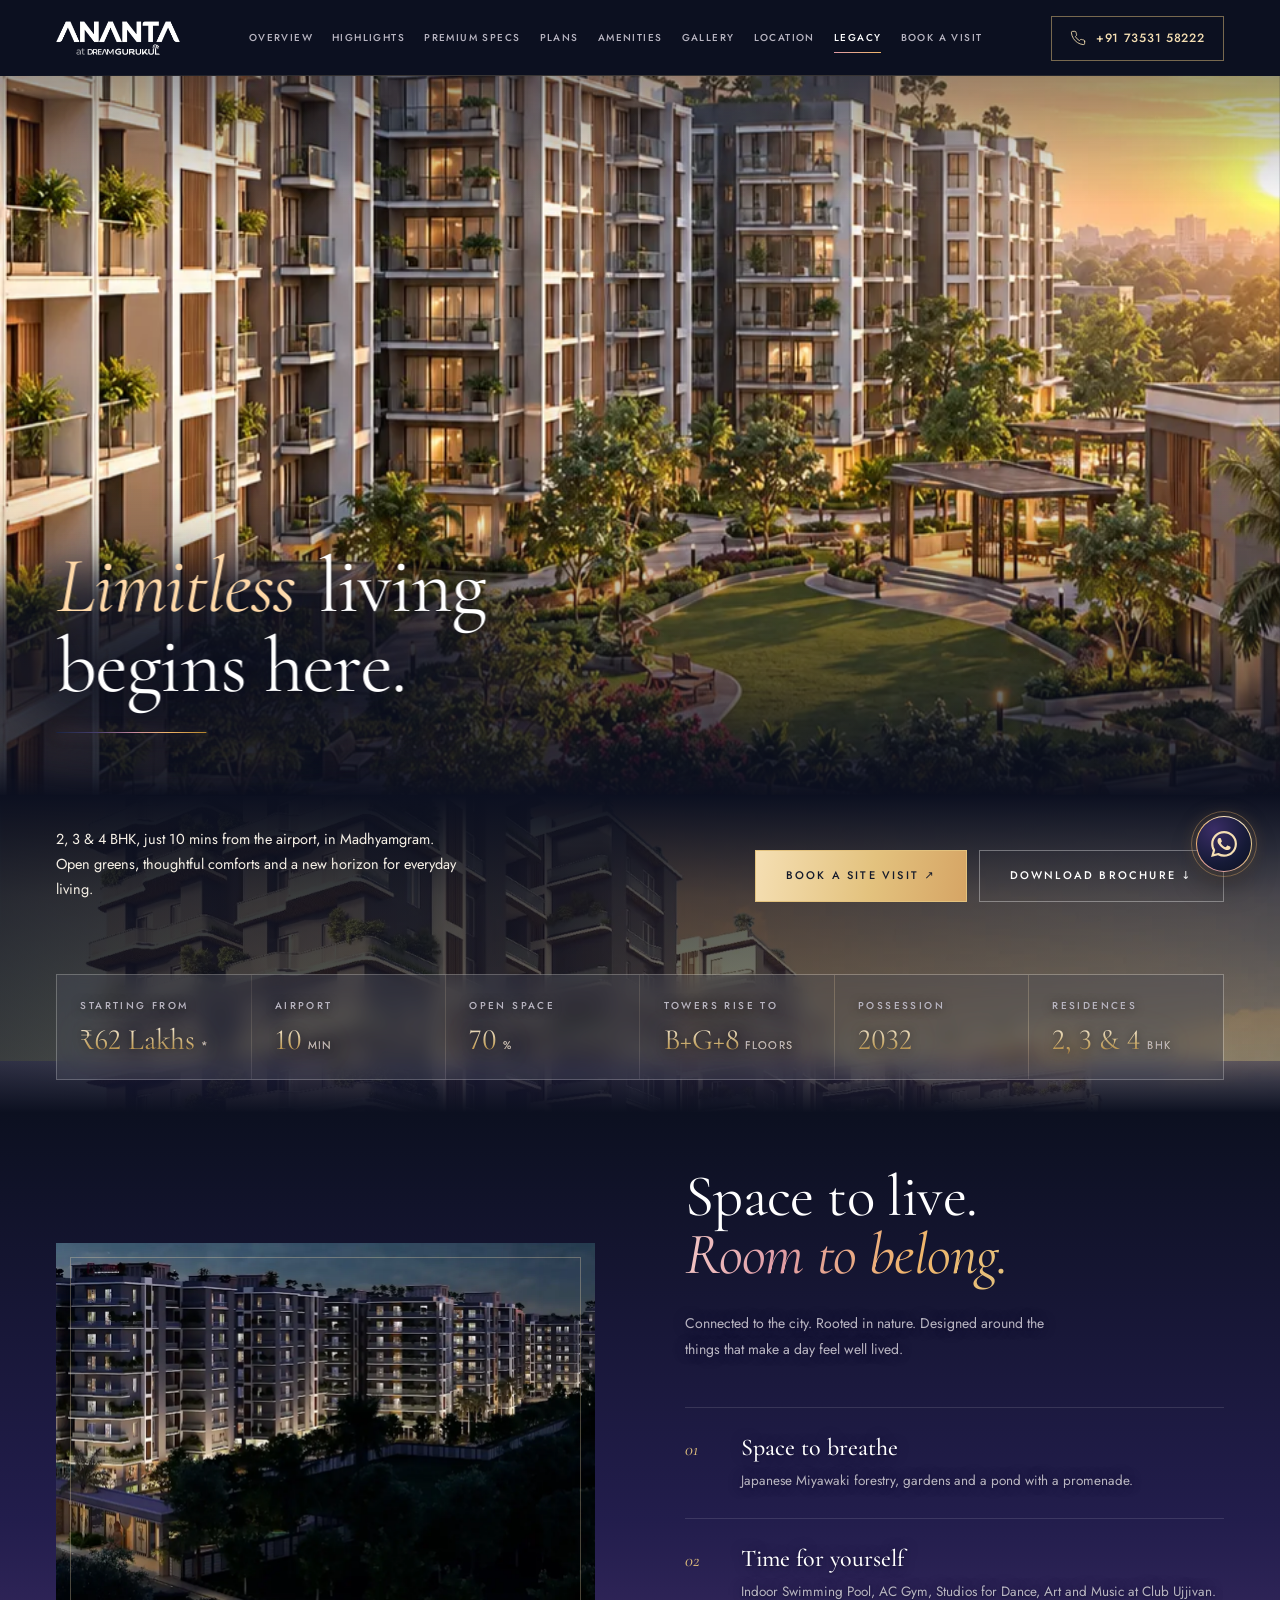
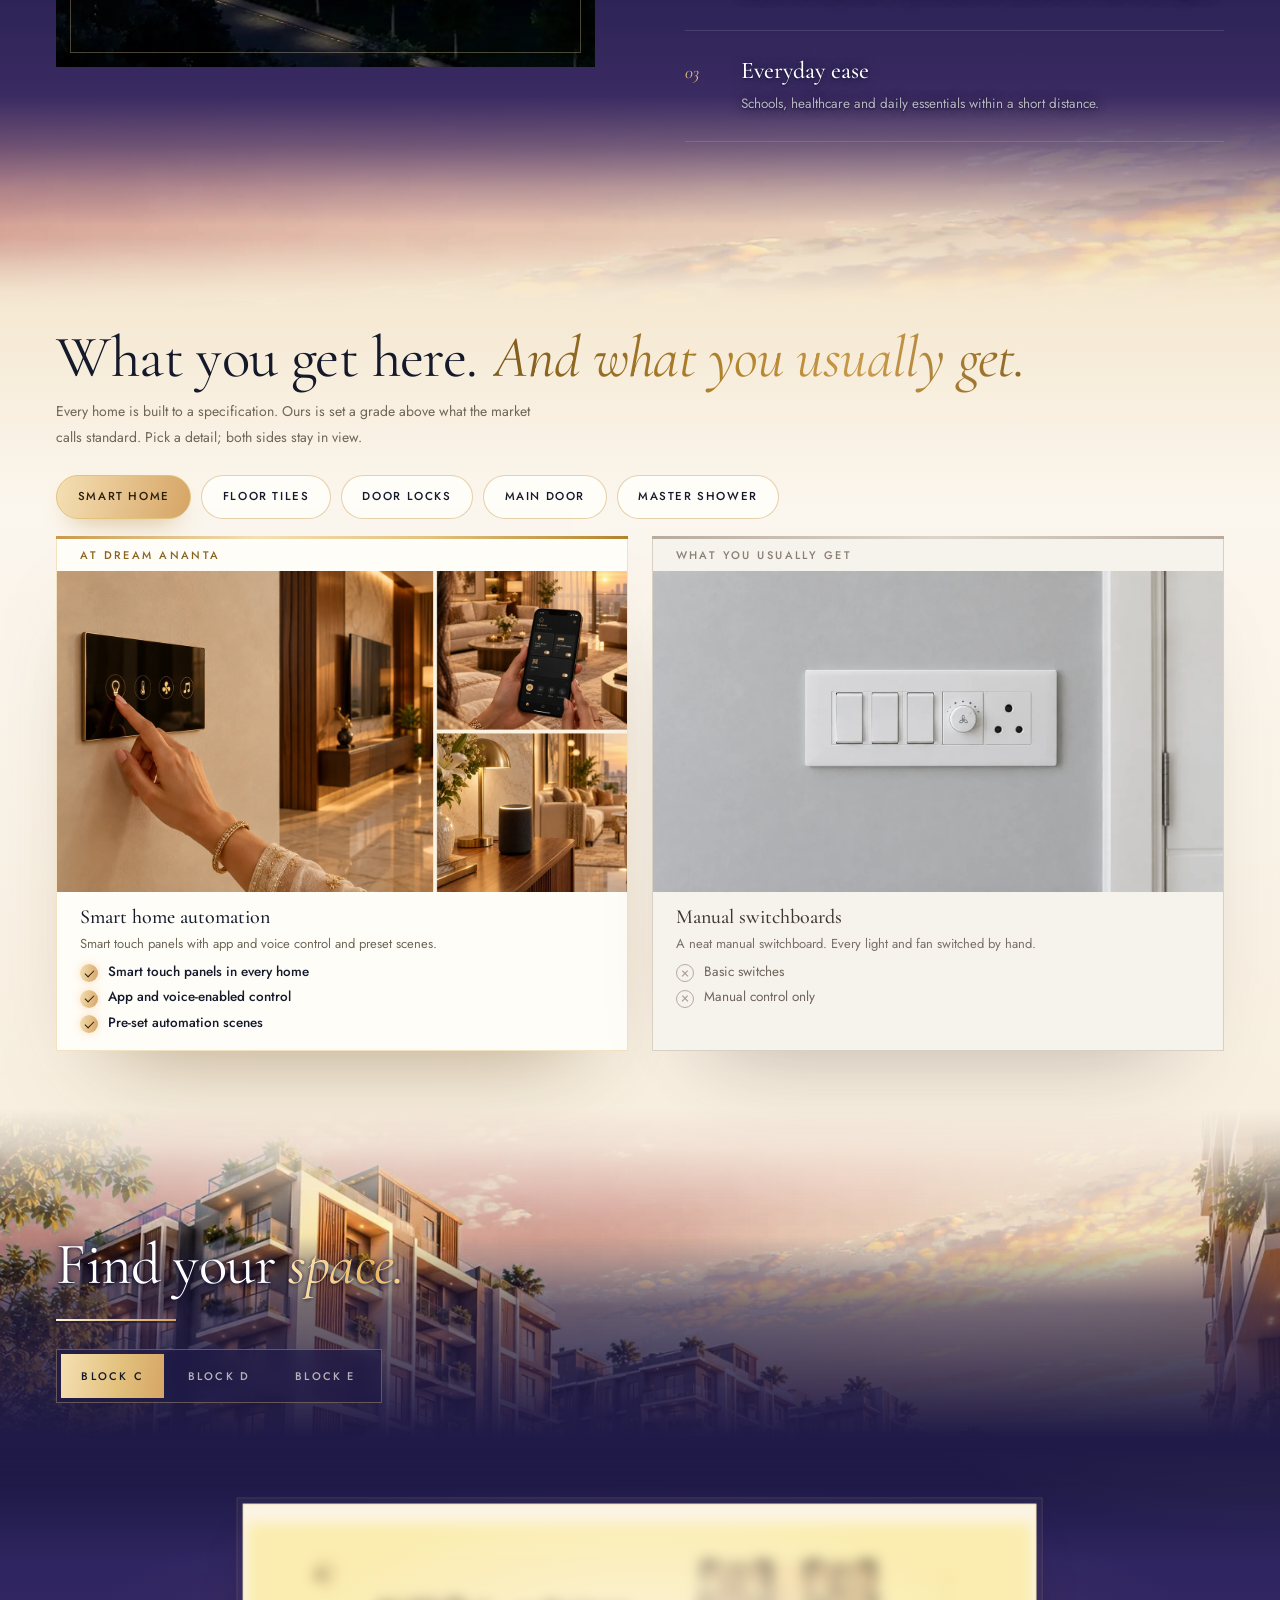
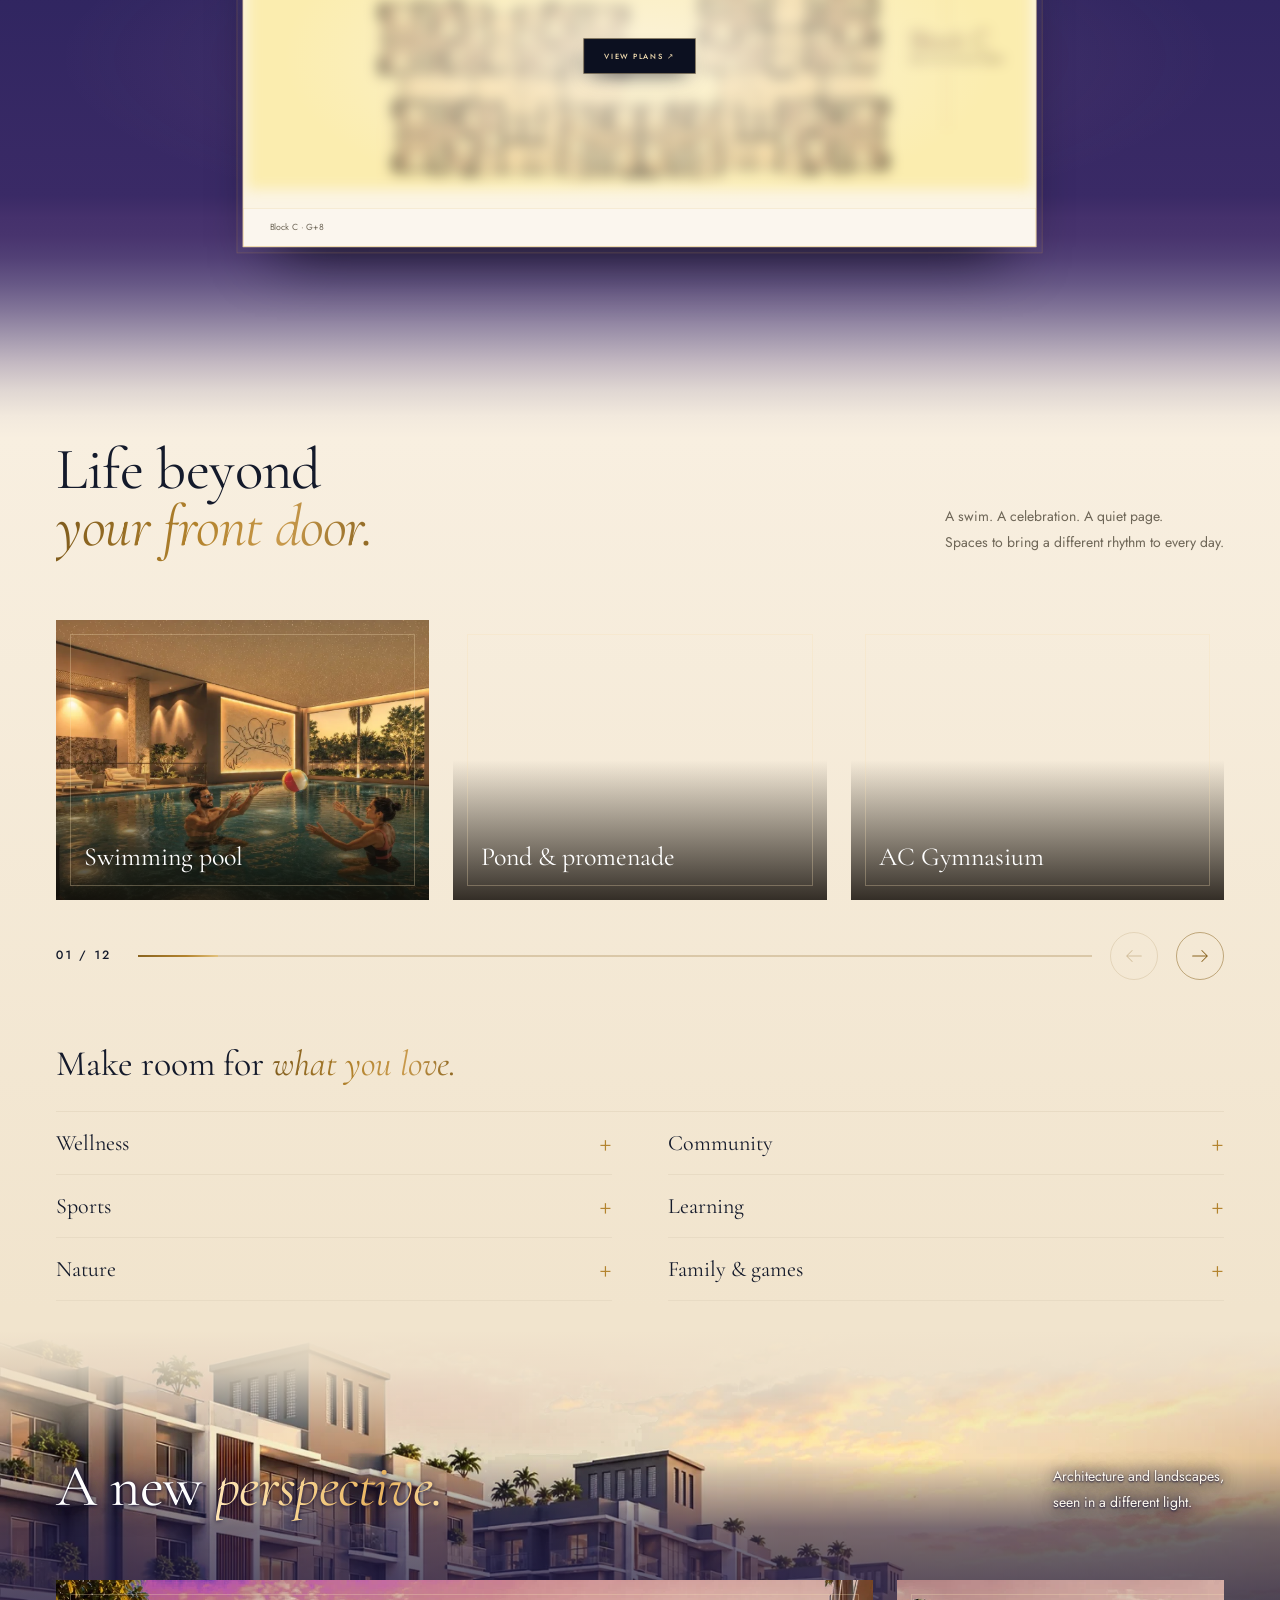
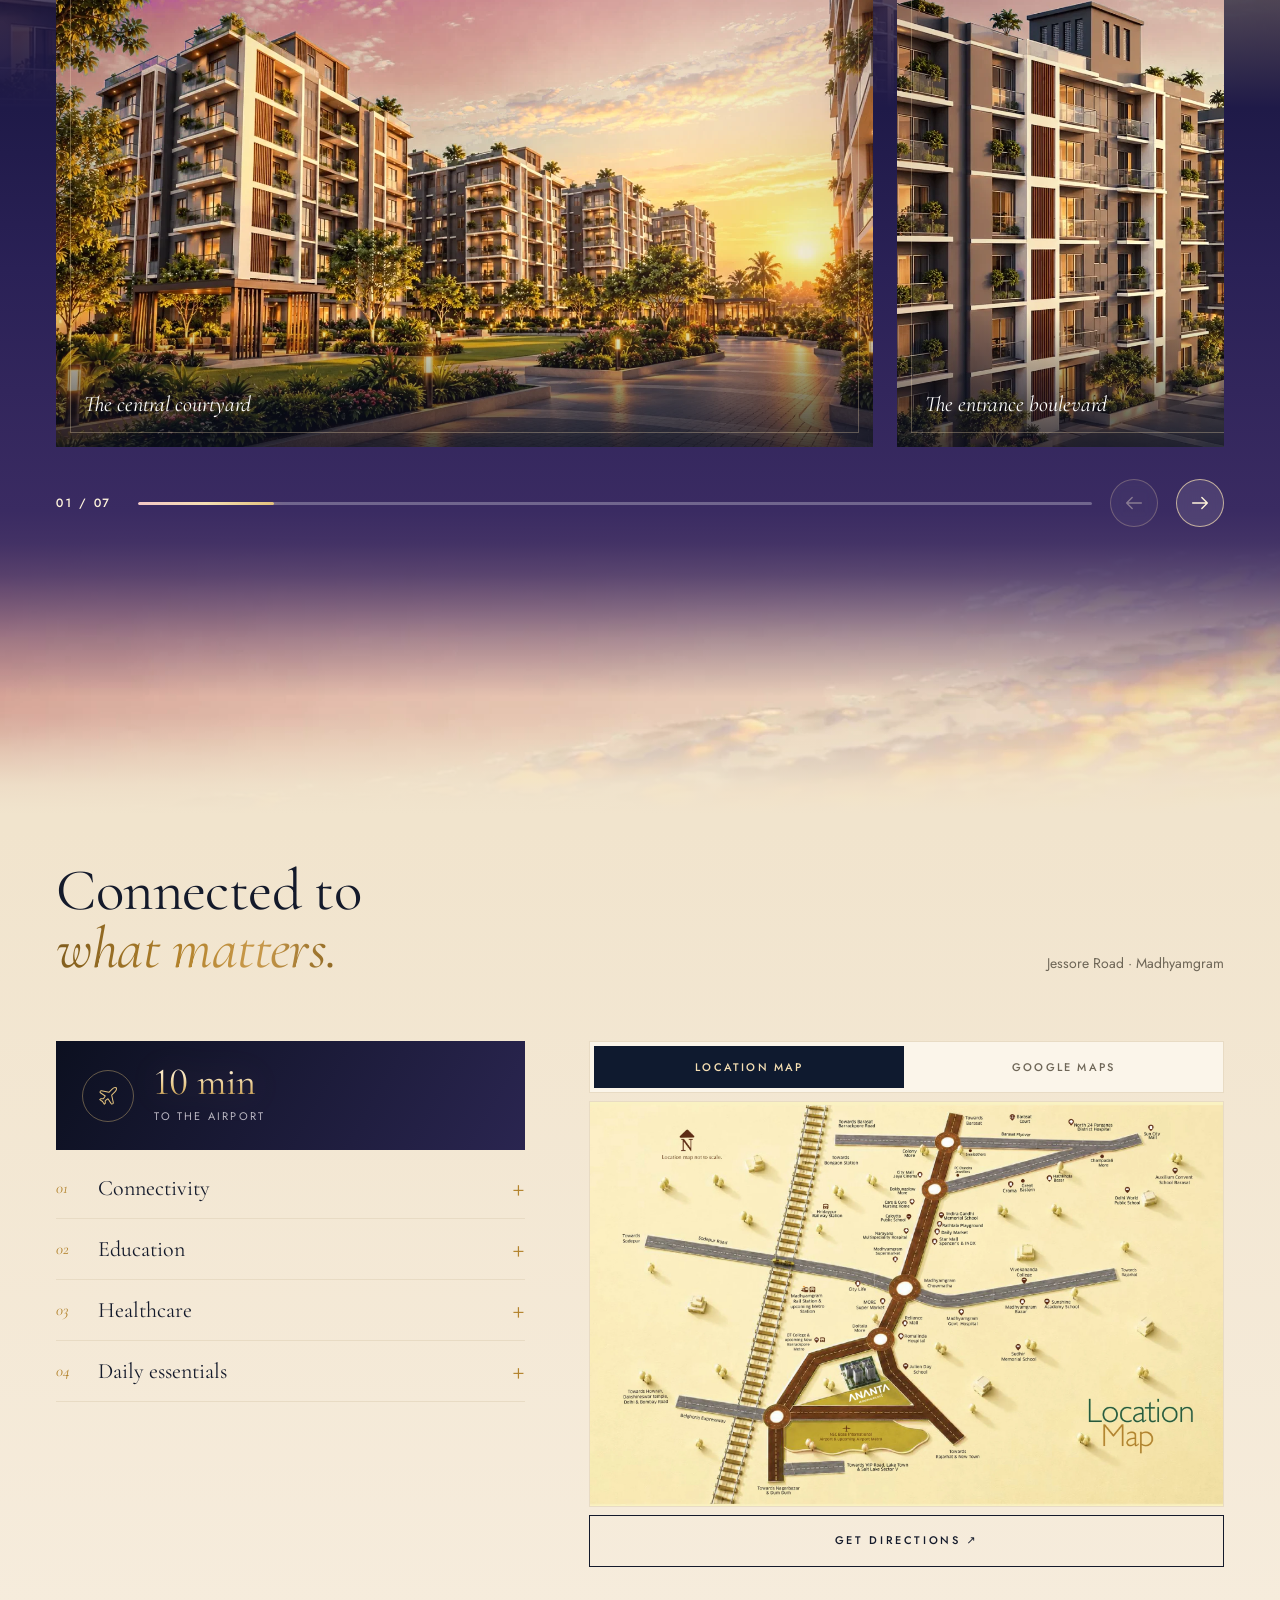
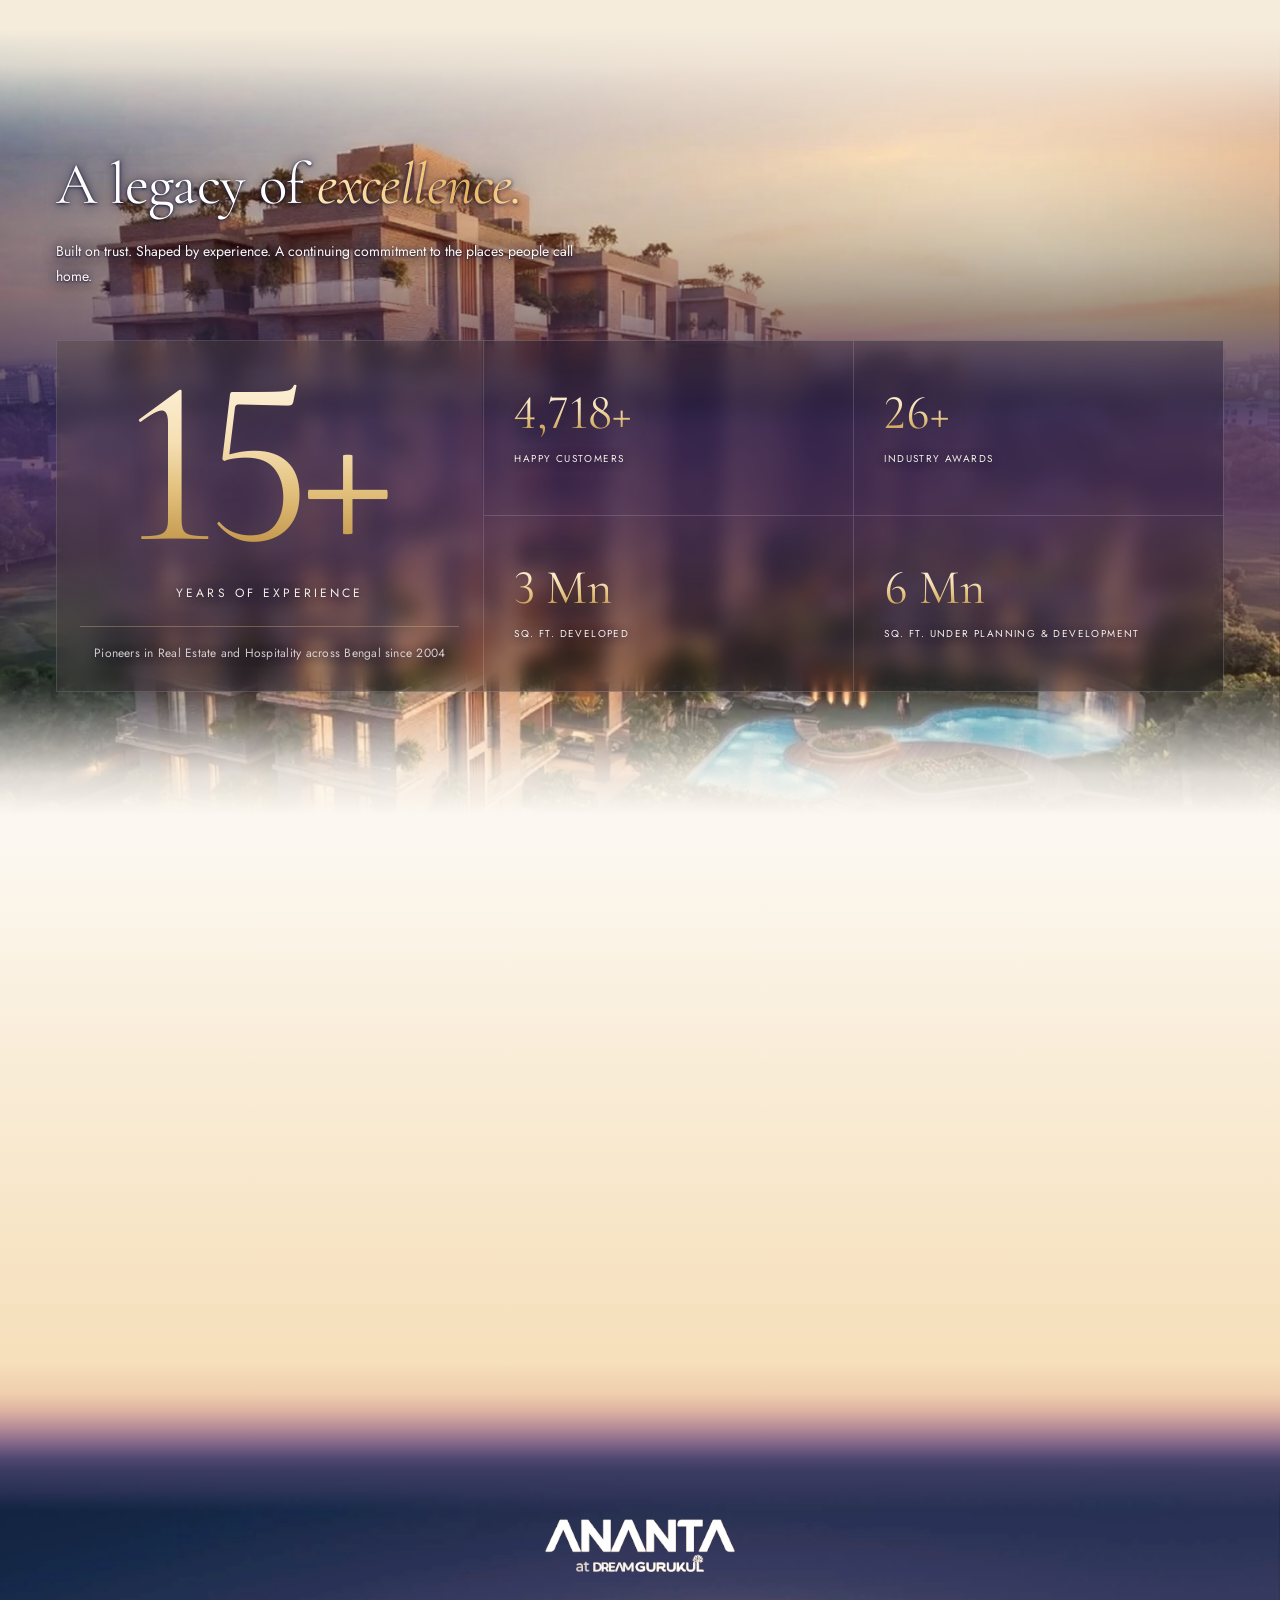
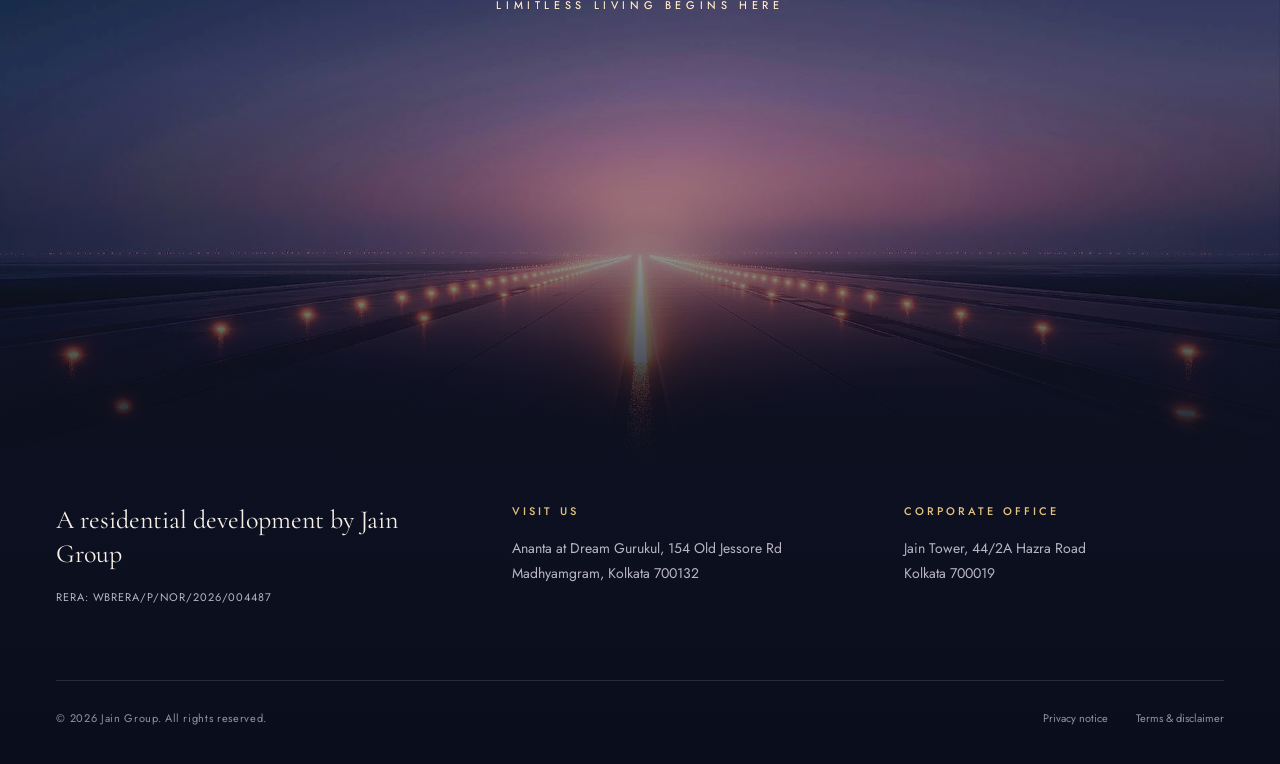
==== commit 2fd04536: "call-tracking.js loads deferred so a missing or slow file never holds up the page Co-Authored-By: Cl" ====
--- a/index.html
+++ b/index.html
@@ -476,7 +476,7 @@
 <a class="wa-float" href="https://wa.me/919830029156?text=I%20am%20interested%20in%20Ananta" target="_blank" rel="noopener" aria-label="Chat with us on WhatsApp"><svg viewBox="0 0 24 24" width="26" height="26" fill="currentColor" aria-hidden="true"><path d="M17.472 14.382c-.297-.149-1.758-.867-2.03-.967-.273-.099-.471-.148-.67.15-.197.297-.767.966-.94 1.164-.173.199-.347.223-.644.075-.297-.15-1.255-.463-2.39-1.475-.883-.788-1.48-1.761-1.653-2.059-.173-.297-.018-.458.13-.606.134-.133.298-.347.446-.52.149-.174.198-.298.298-.497.099-.198.05-.371-.025-.52-.075-.149-.669-1.612-.916-2.207-.242-.579-.487-.5-.669-.51-.173-.008-.371-.01-.57-.01-.198 0-.52.074-.792.372-.272.297-1.04 1.016-1.04 2.479 0 1.462 1.065 2.875 1.213 3.074.149.198 2.096 3.2 5.077 4.487.709.306 1.262.489 1.694.625.712.227 1.36.195 1.871.118.571-.085 1.758-.719 2.006-1.413.248-.694.248-1.289.173-1.413-.074-.124-.272-.198-.57-.347m-5.421 7.403h-.004a9.87 9.87 0 01-5.031-1.378l-.361-.214-3.741.982.998-3.648-.235-.374a9.86 9.86 0 01-1.51-5.26c.001-5.45 4.436-9.884 9.888-9.884 2.64 0 5.122 1.03 6.988 2.898a9.825 9.825 0 012.893 6.994c-.003 5.45-4.437 9.884-9.885 9.884m8.413-18.297A11.815 11.815 0 0012.05 0C5.495 0 .16 5.335.157 11.892c0 2.096.547 4.142 1.588 5.945L.057 24l6.305-1.654a11.882 11.882 0 005.683 1.448h.005c6.554 0 11.89-5.335 11.893-11.893a11.821 11.821 0 00-3.48-8.413z"/></svg></a>
 <nav class="mobile-actions" aria-label="Quick contact"><a href="#enquiry">Book a site visit ↗</a><a href="tel:+917353150777" aria-label="Call +91 73531 50777"><span class="call-icon" aria-hidden="true"><i class="fa-solid fa-phone"></i></span>Call now</a></nav>
 <script src="assets/js/lead-config.js"></script>
-<script src="assets/js/call-tracking.js"></script>
+<script src="assets/js/call-tracking.js" defer></script>
 <script src="assets/js/refined.js" defer></script>
 <script src="assets/js/revision.js" defer></script>
 <script src="assets/js/leads.js" defer></script>
--- a/assets/css/ananta.css
+++ b/assets/css/ananta.css
@@ -554,13 +554,13 @@
   .brochure-dialog .enquiry-form{padding:44px 22px 28px}
   /* Quick contact: a floating smoked-plum bar with a lit edge, the visit as a gold bar inside it */
   .mobile-actions{position:fixed;left:0;right:0;bottom:0;z-index:33;display:grid;grid-template-columns:1fr 1fr;gap:0;min-height:62px;padding:0;border:0;background:linear-gradient(100deg,#1a1f3d 0%,#0c1020 100%);box-shadow:0 20px 40px -18px #000c,inset 0 1px 0 #ffffff12;transition:transform .5s var(--ease)}
-  .mobile-actions a{display:flex;align-items:center;justify-content:center;gap:10px;min-height:62px;padding-bottom:env(safe-area-inset-bottom);font-size:10px;font-weight:500;letter-spacing:.16em;text-transform:uppercase;text-decoration:none;color:var(--on-dark)}
+  .mobile-actions a{display:flex;align-items:center;justify-content:center;gap:10px;min-height:62px;padding-bottom:0;font-size:10px;font-weight:500;letter-spacing:.16em;text-transform:uppercase;text-decoration:none;color:var(--on-dark)}
   .mobile-actions a:first-child{background:linear-gradient(100deg,#f5dfb3 0%,#e3c27e 55%,#d6a565 100%);color:var(--ink)}
   .mobile-actions svg{box-sizing:content-box;padding:7px;border:1px solid #e3c27e66;border-radius:50%;color:var(--champagne)}
   /* The quick-contact bar steps aside once the footer is on screen */
 
   .at-footer .mobile-actions{transform:translateY(100%)}
-  .wa-float{right:22px;bottom:calc(62px + 18px + env(safe-area-inset-bottom));width:50px;height:50px}
+  .wa-float{right:22px;bottom:80px;width:50px;height:50px}
   .at-footer .wa-float{opacity:0;pointer-events:none;transform:translateY(20px)}
 }
 
